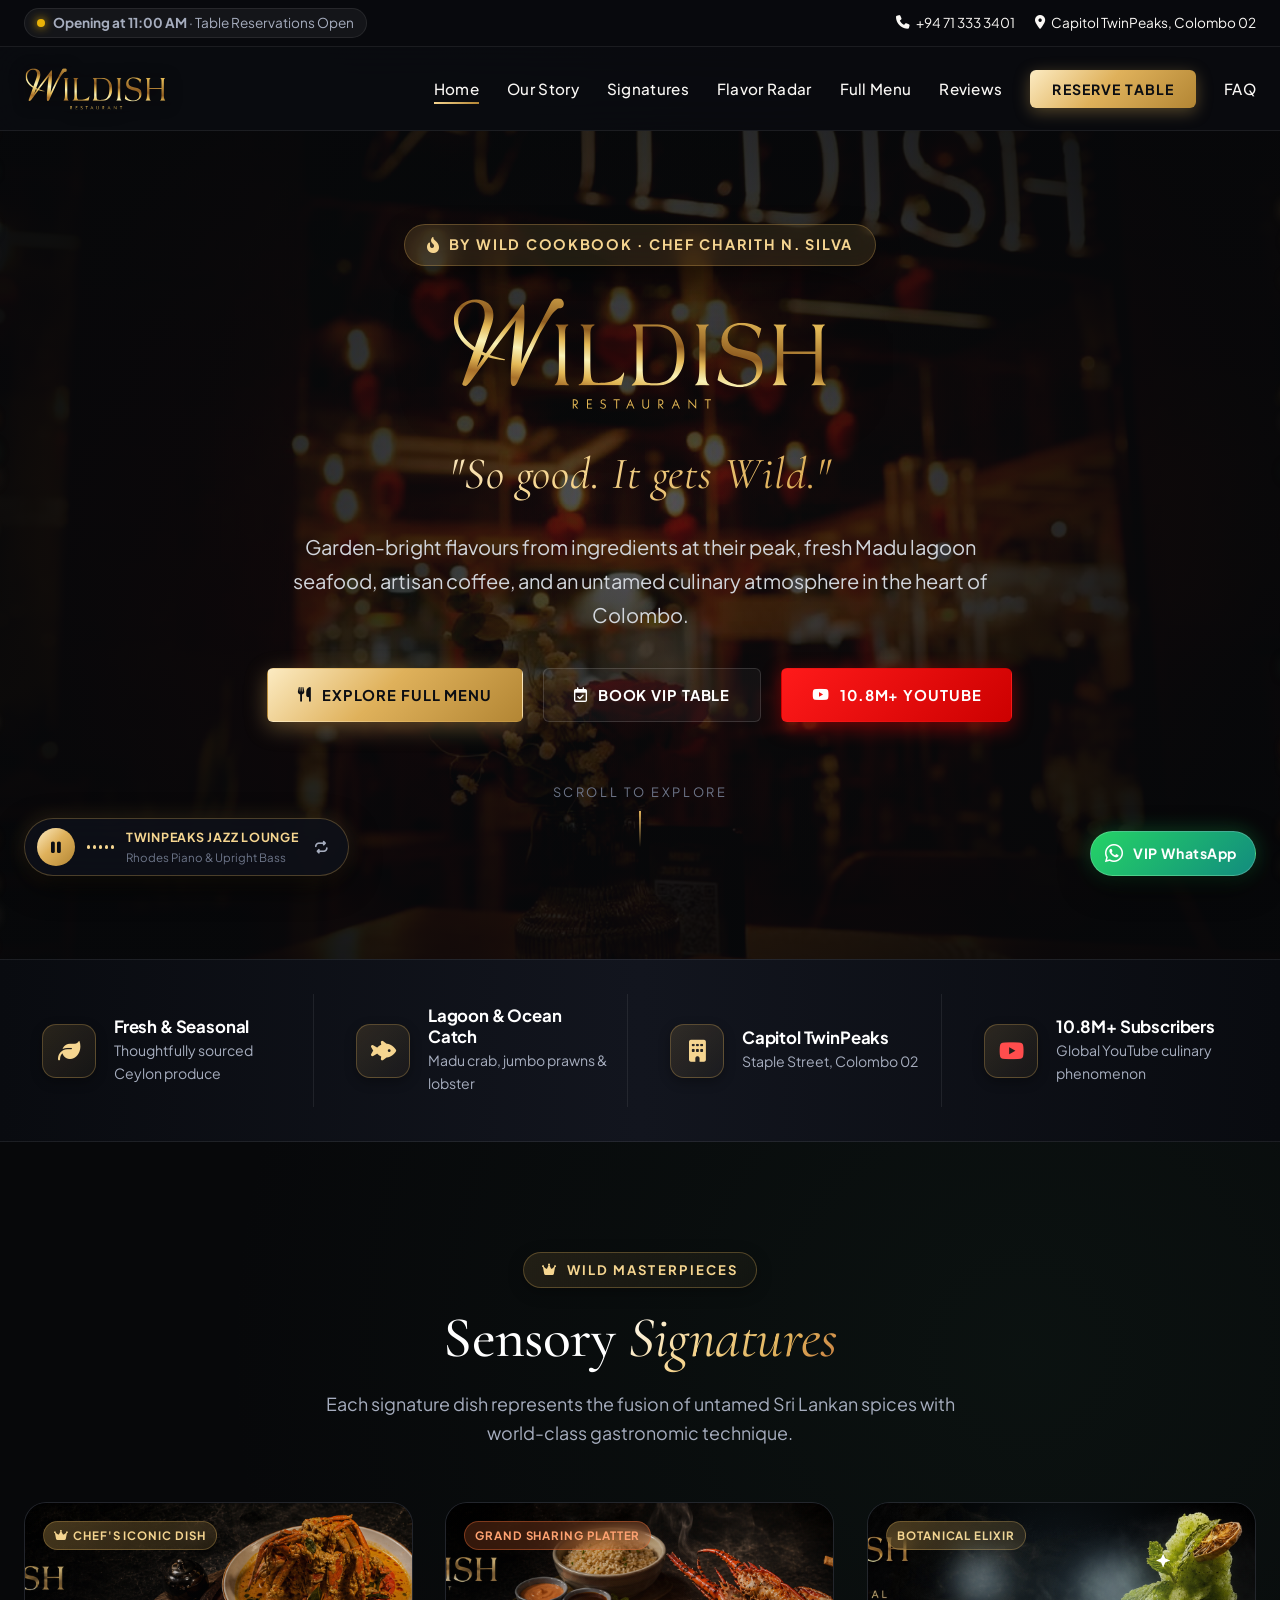
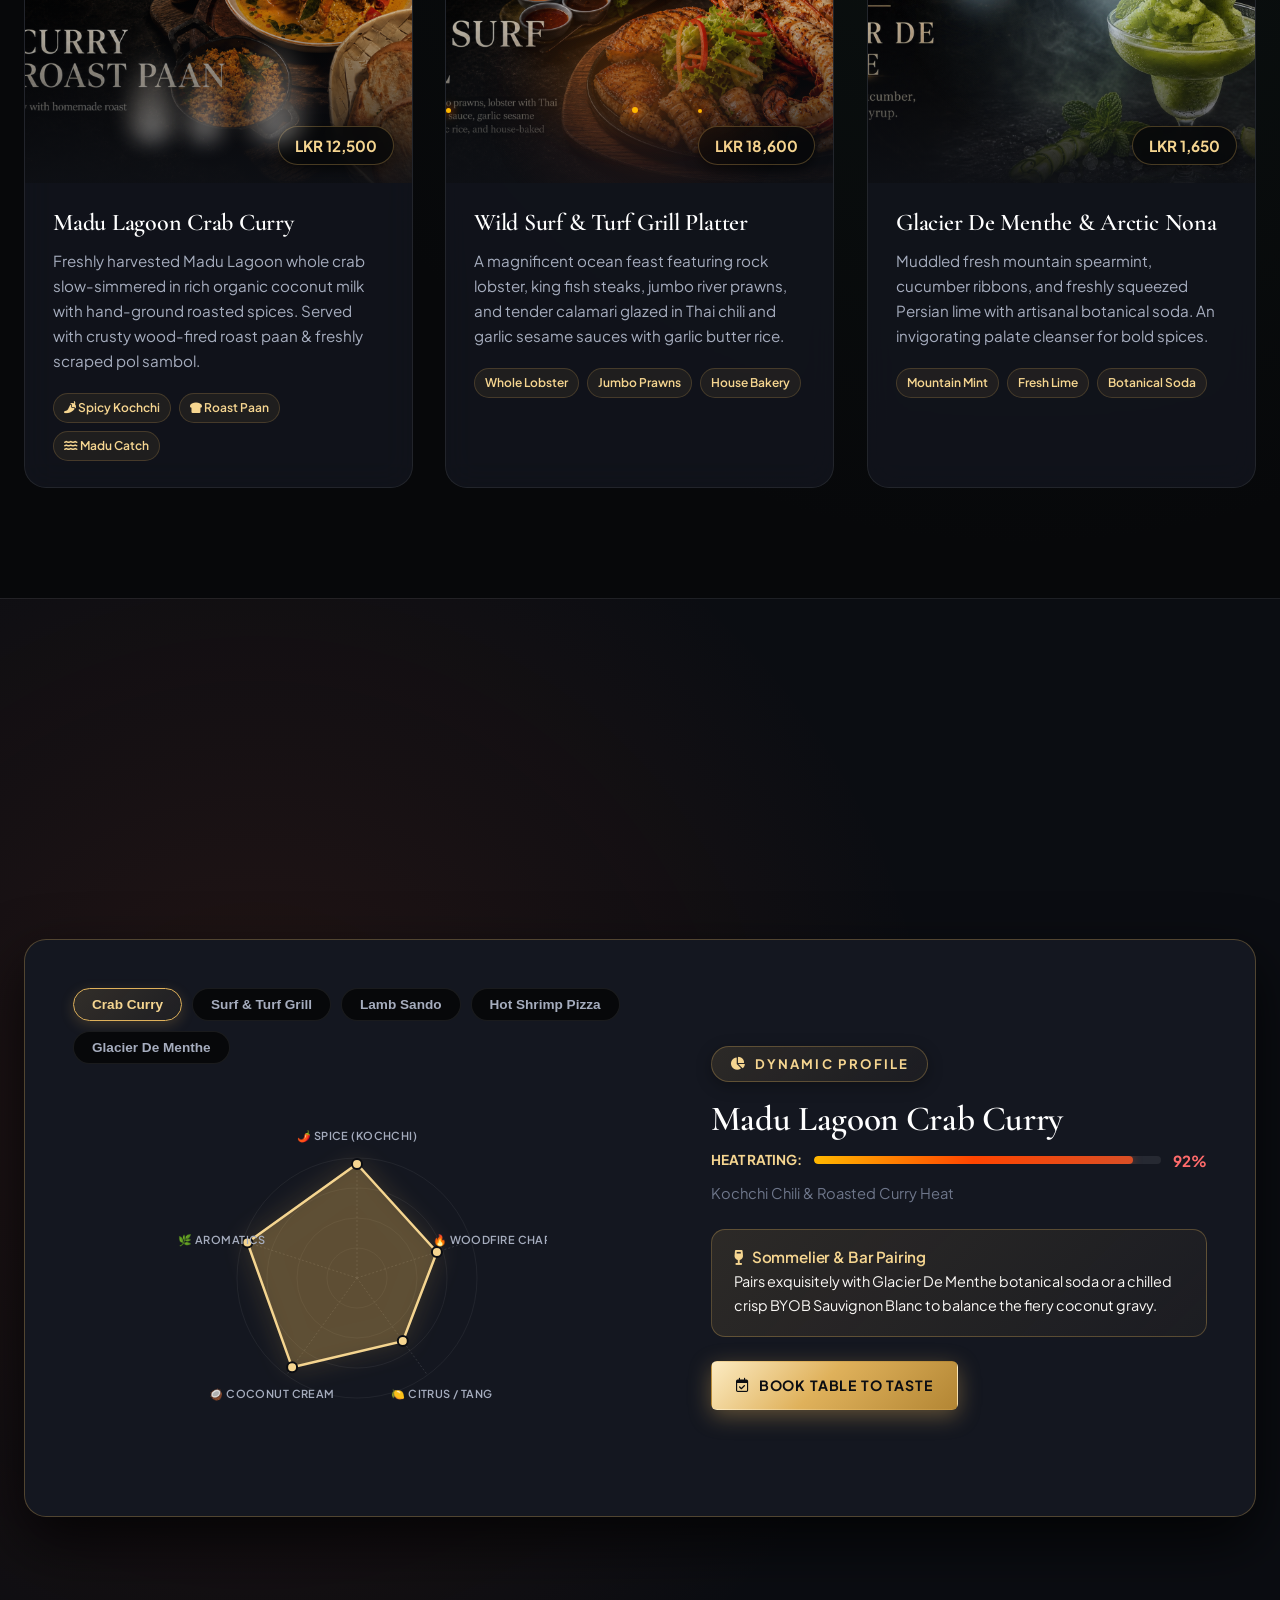
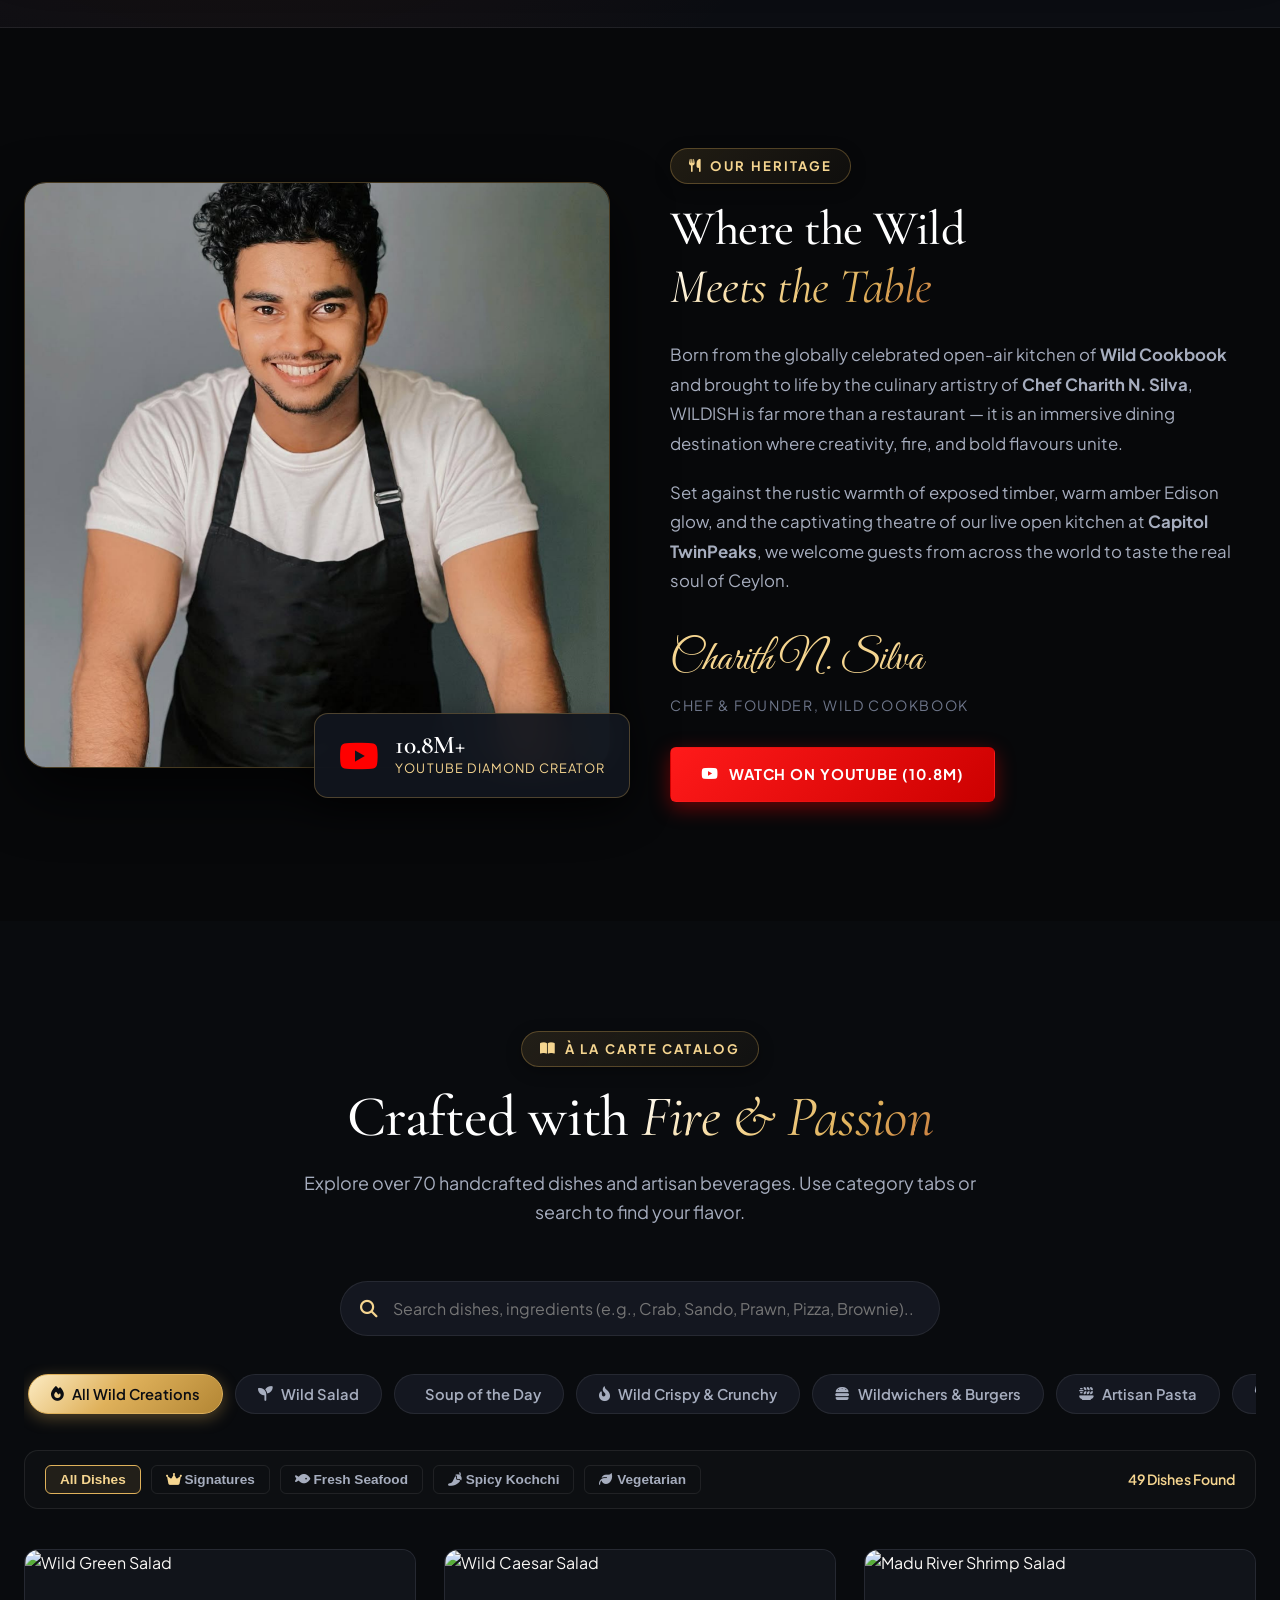
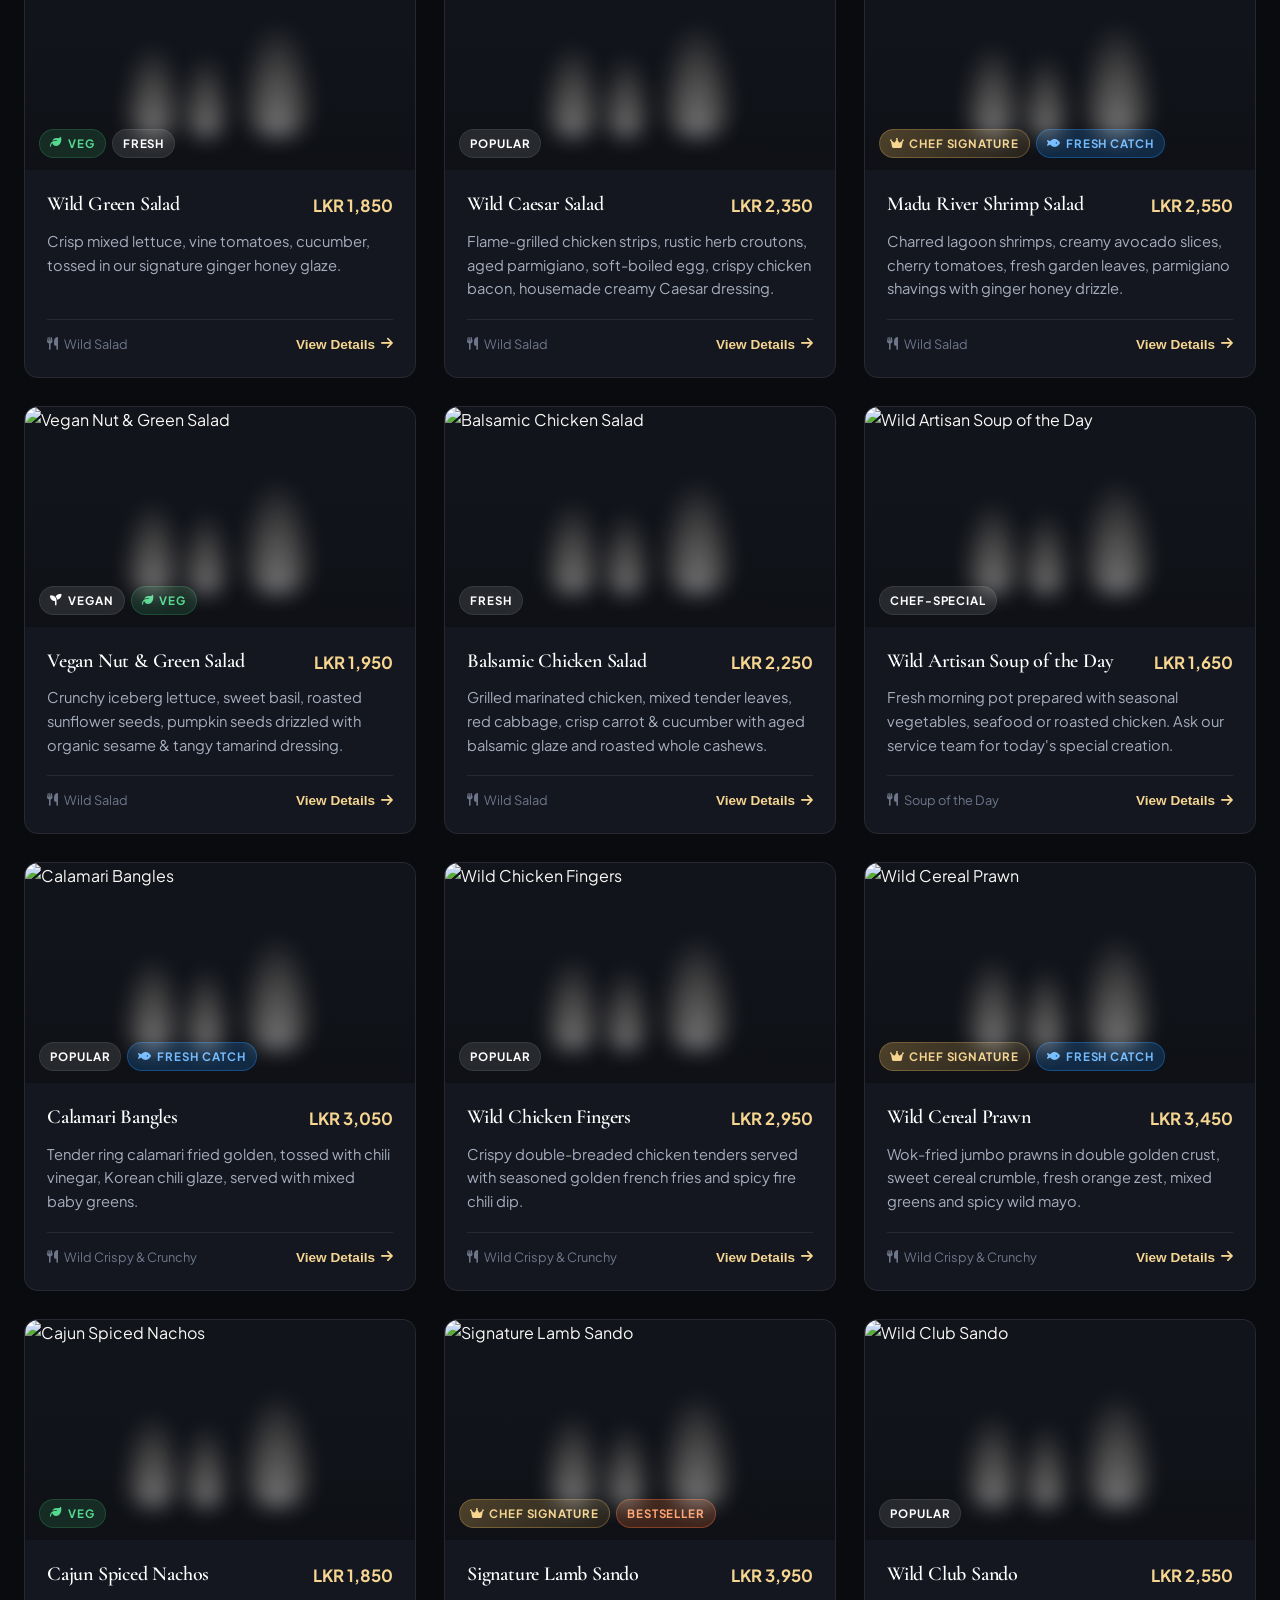
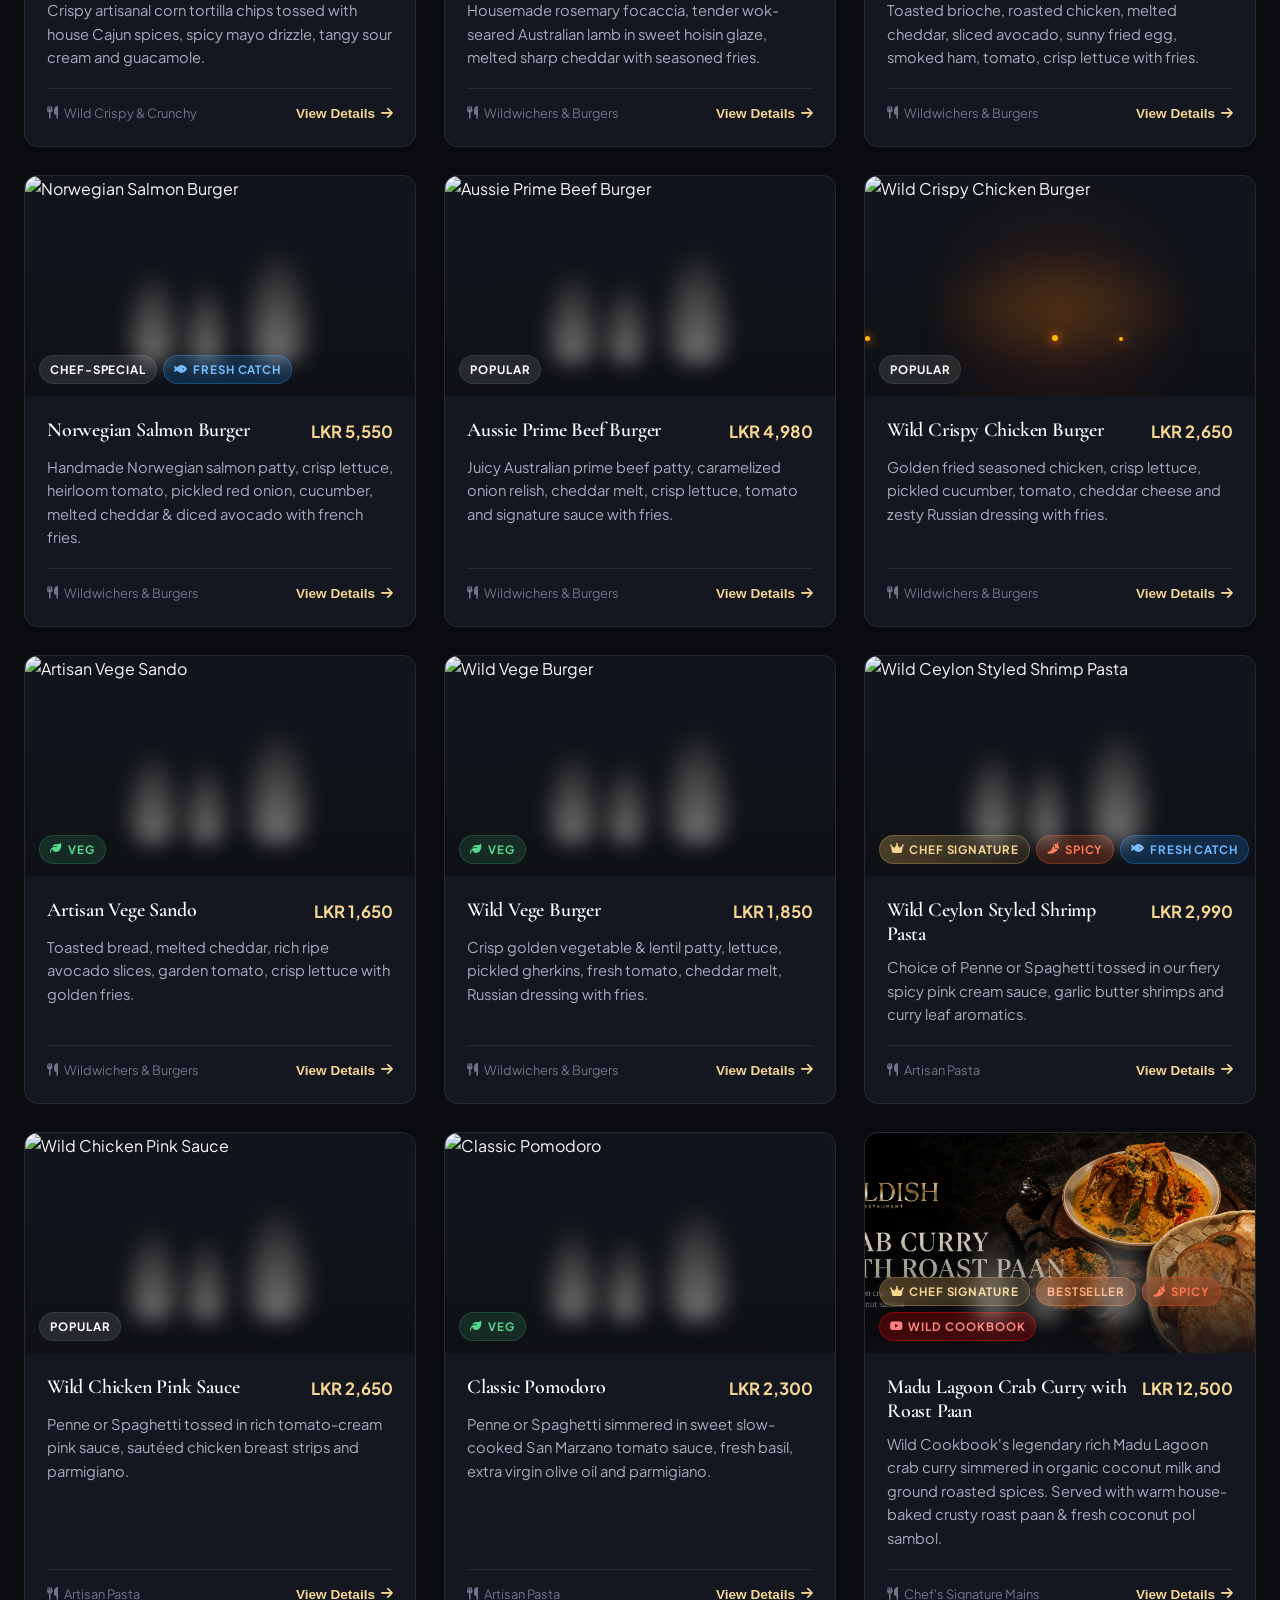
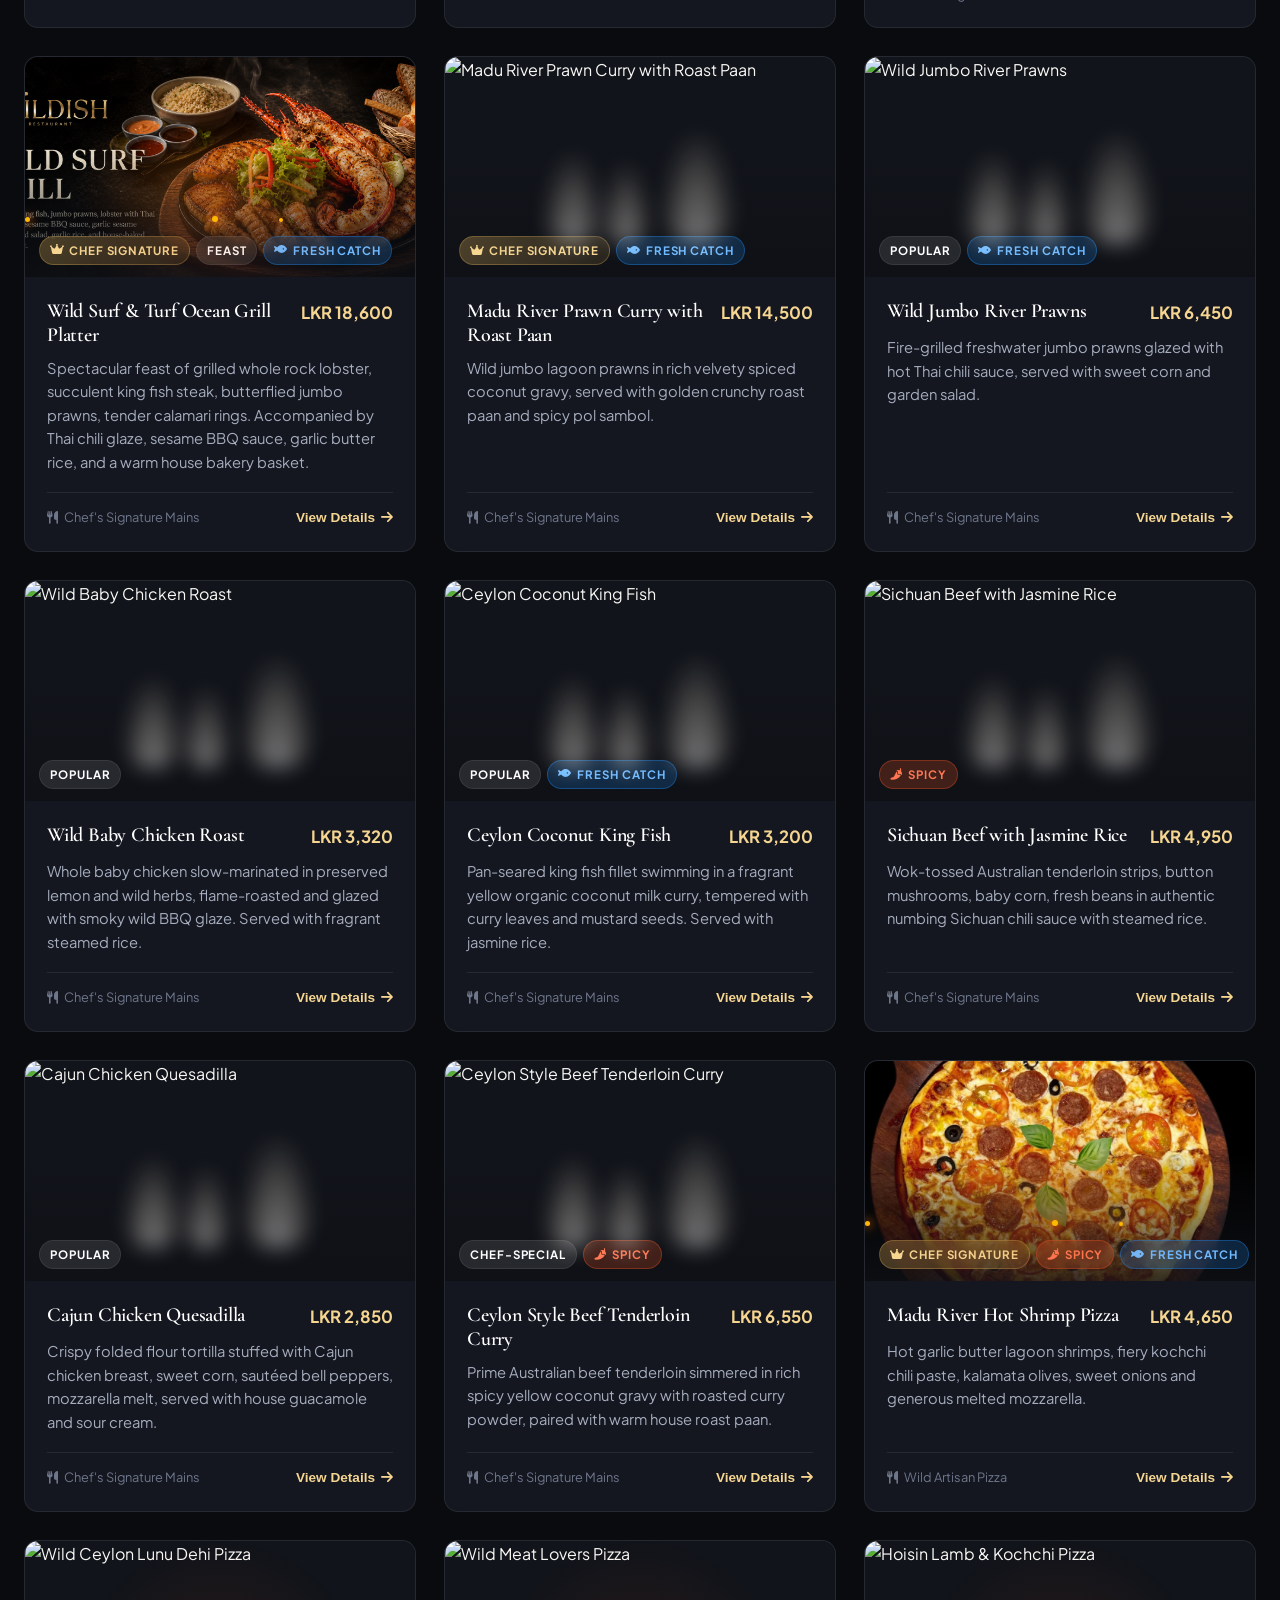
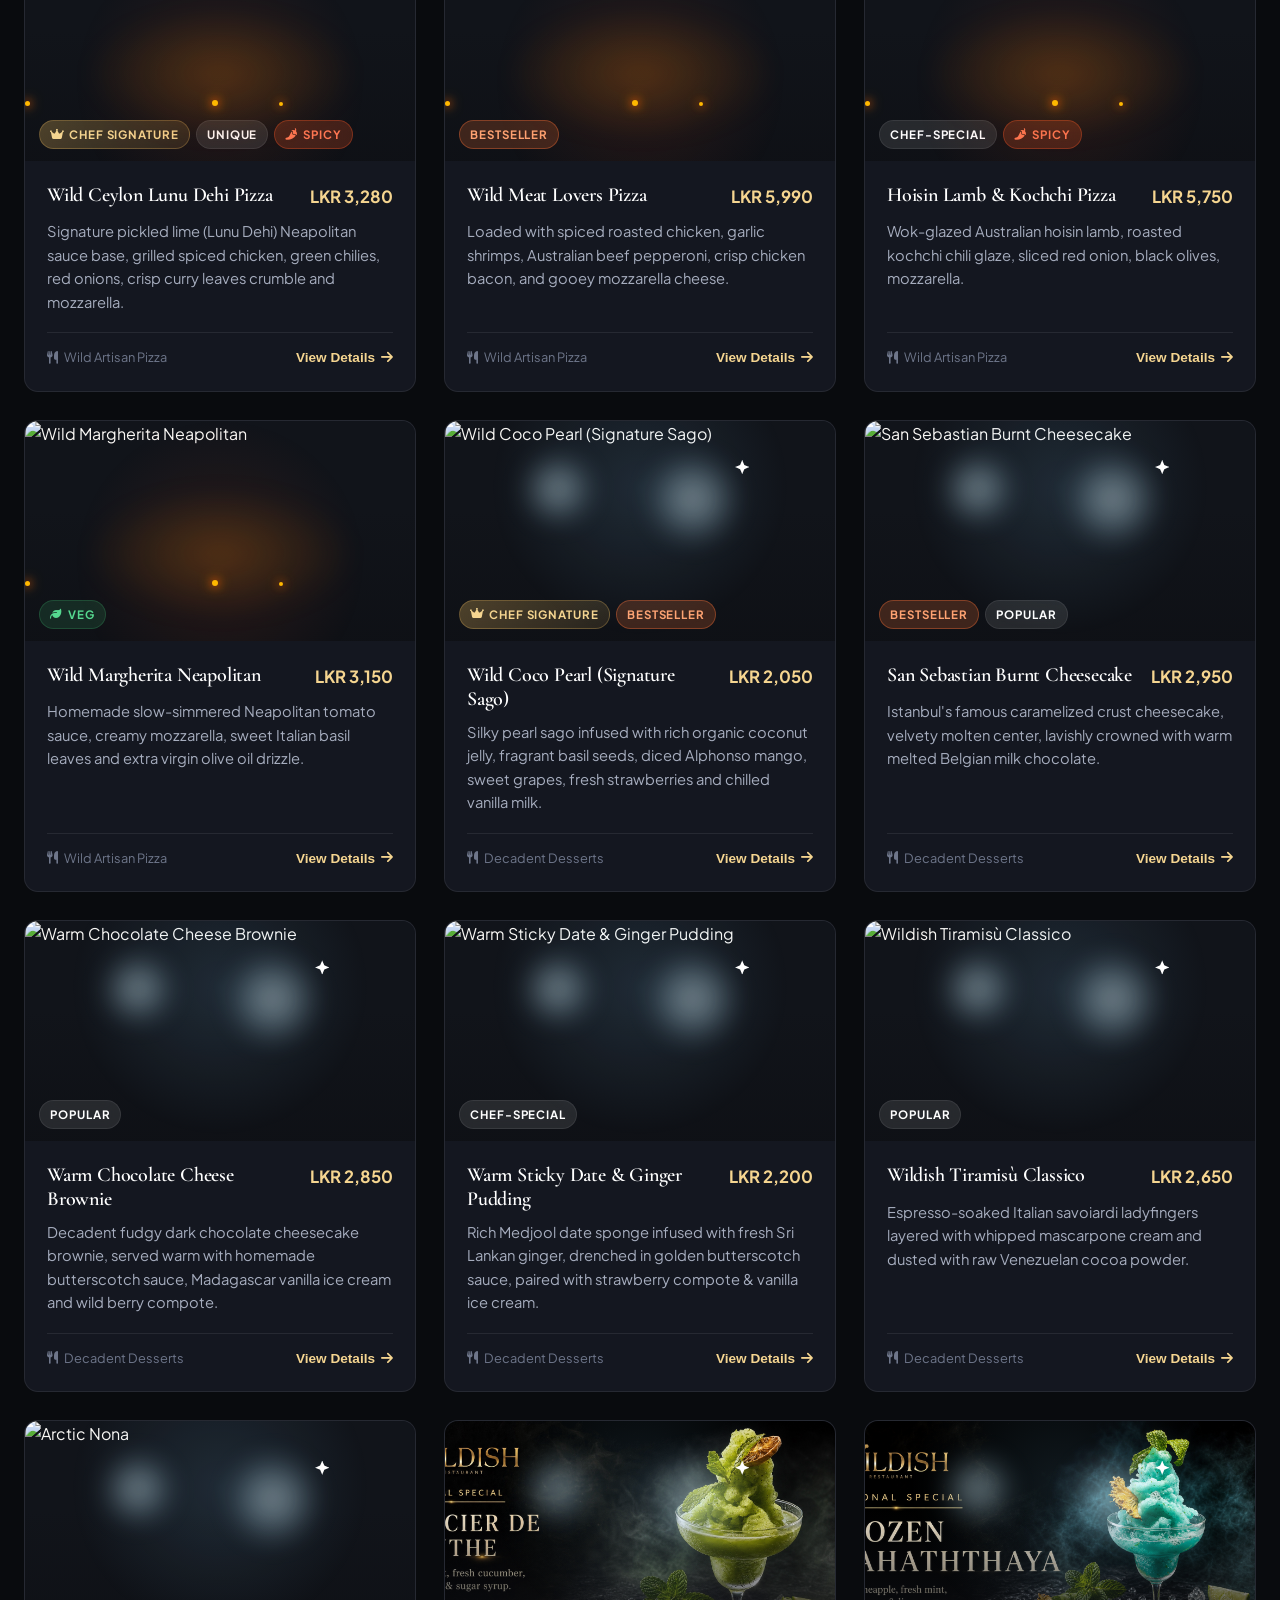
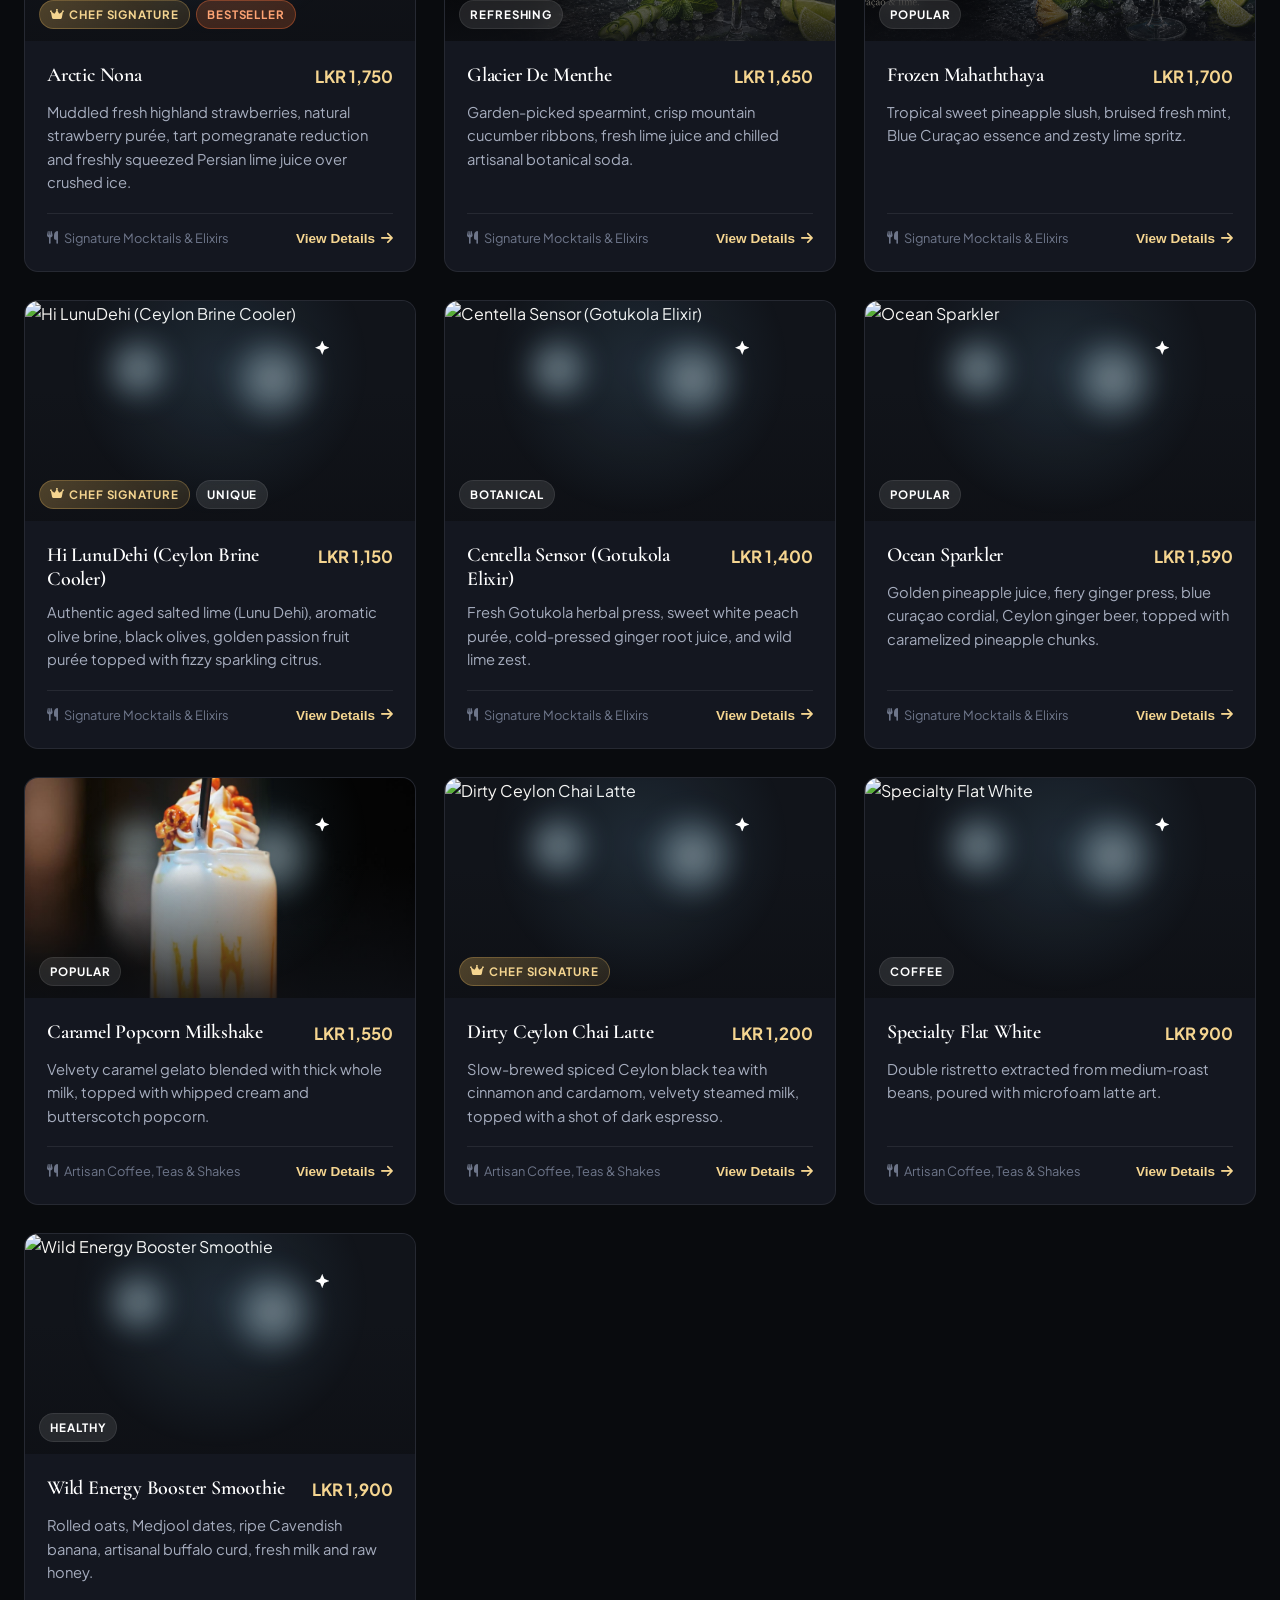
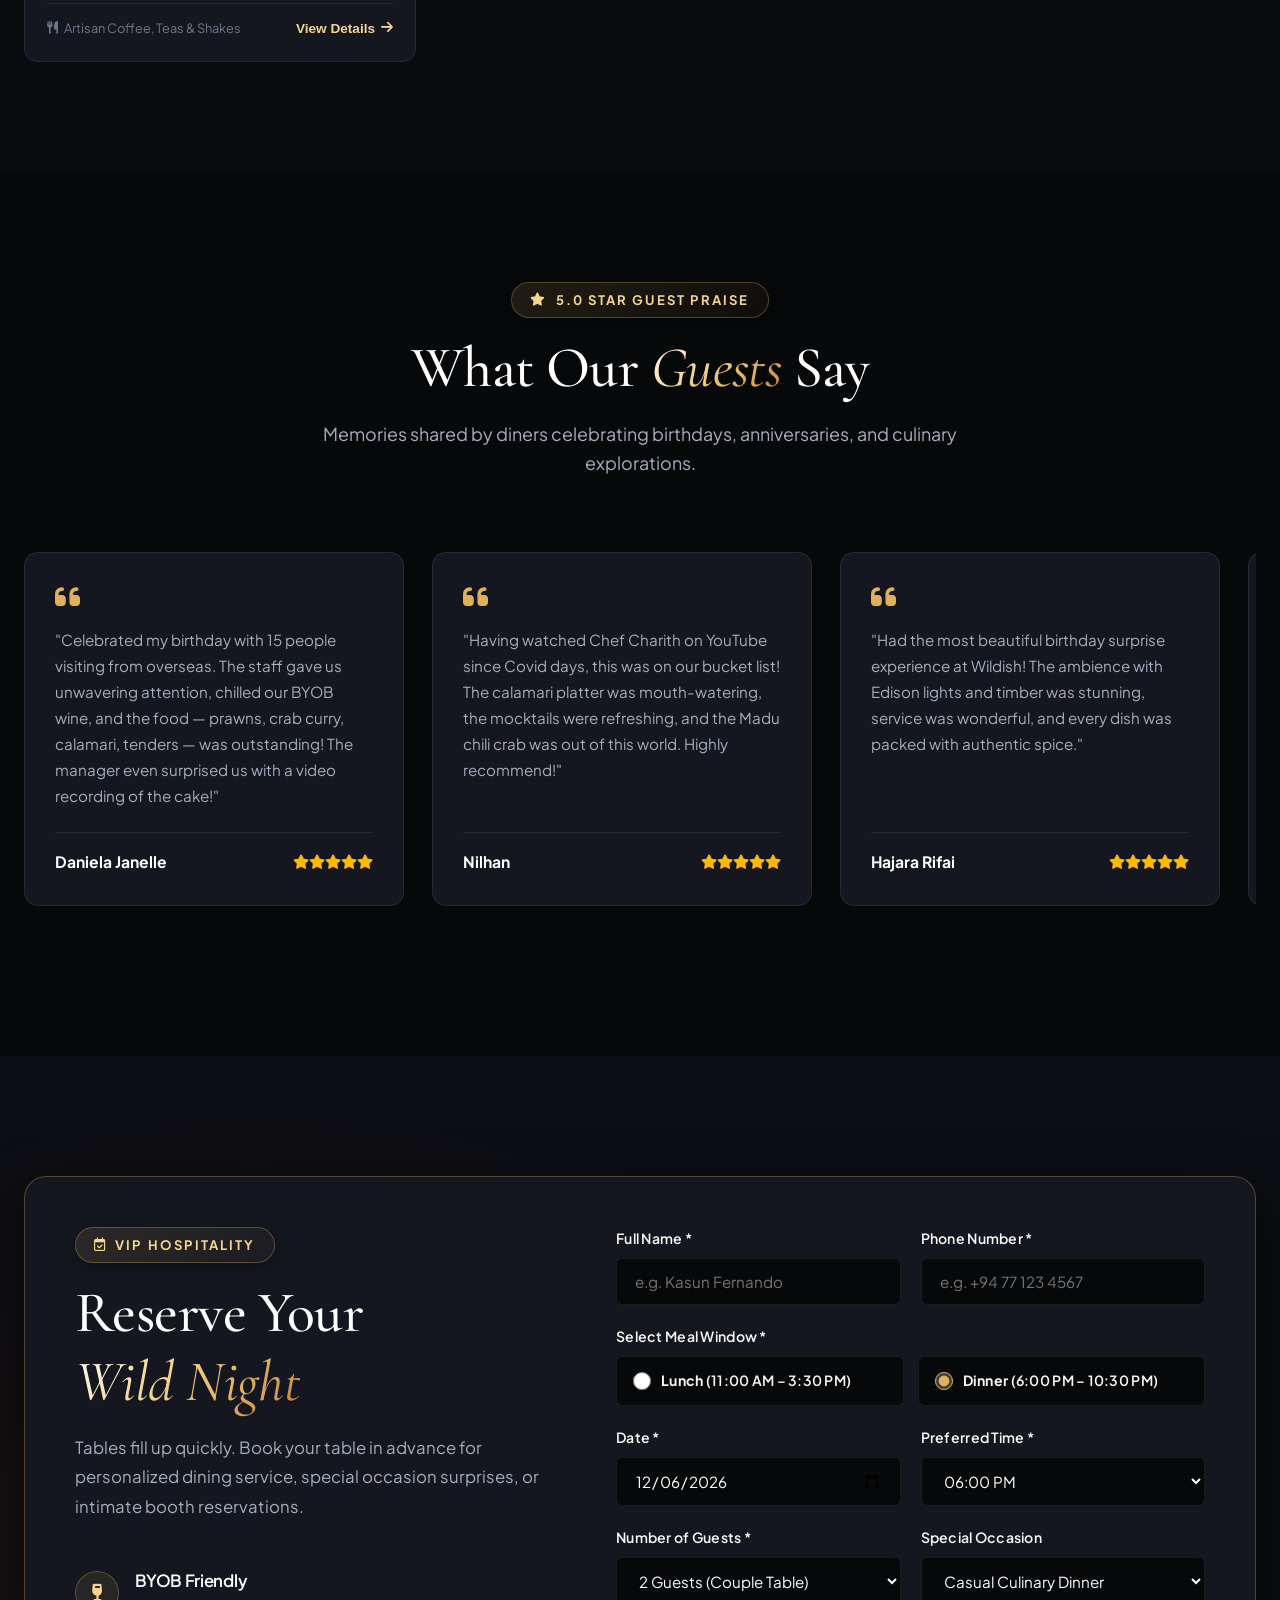
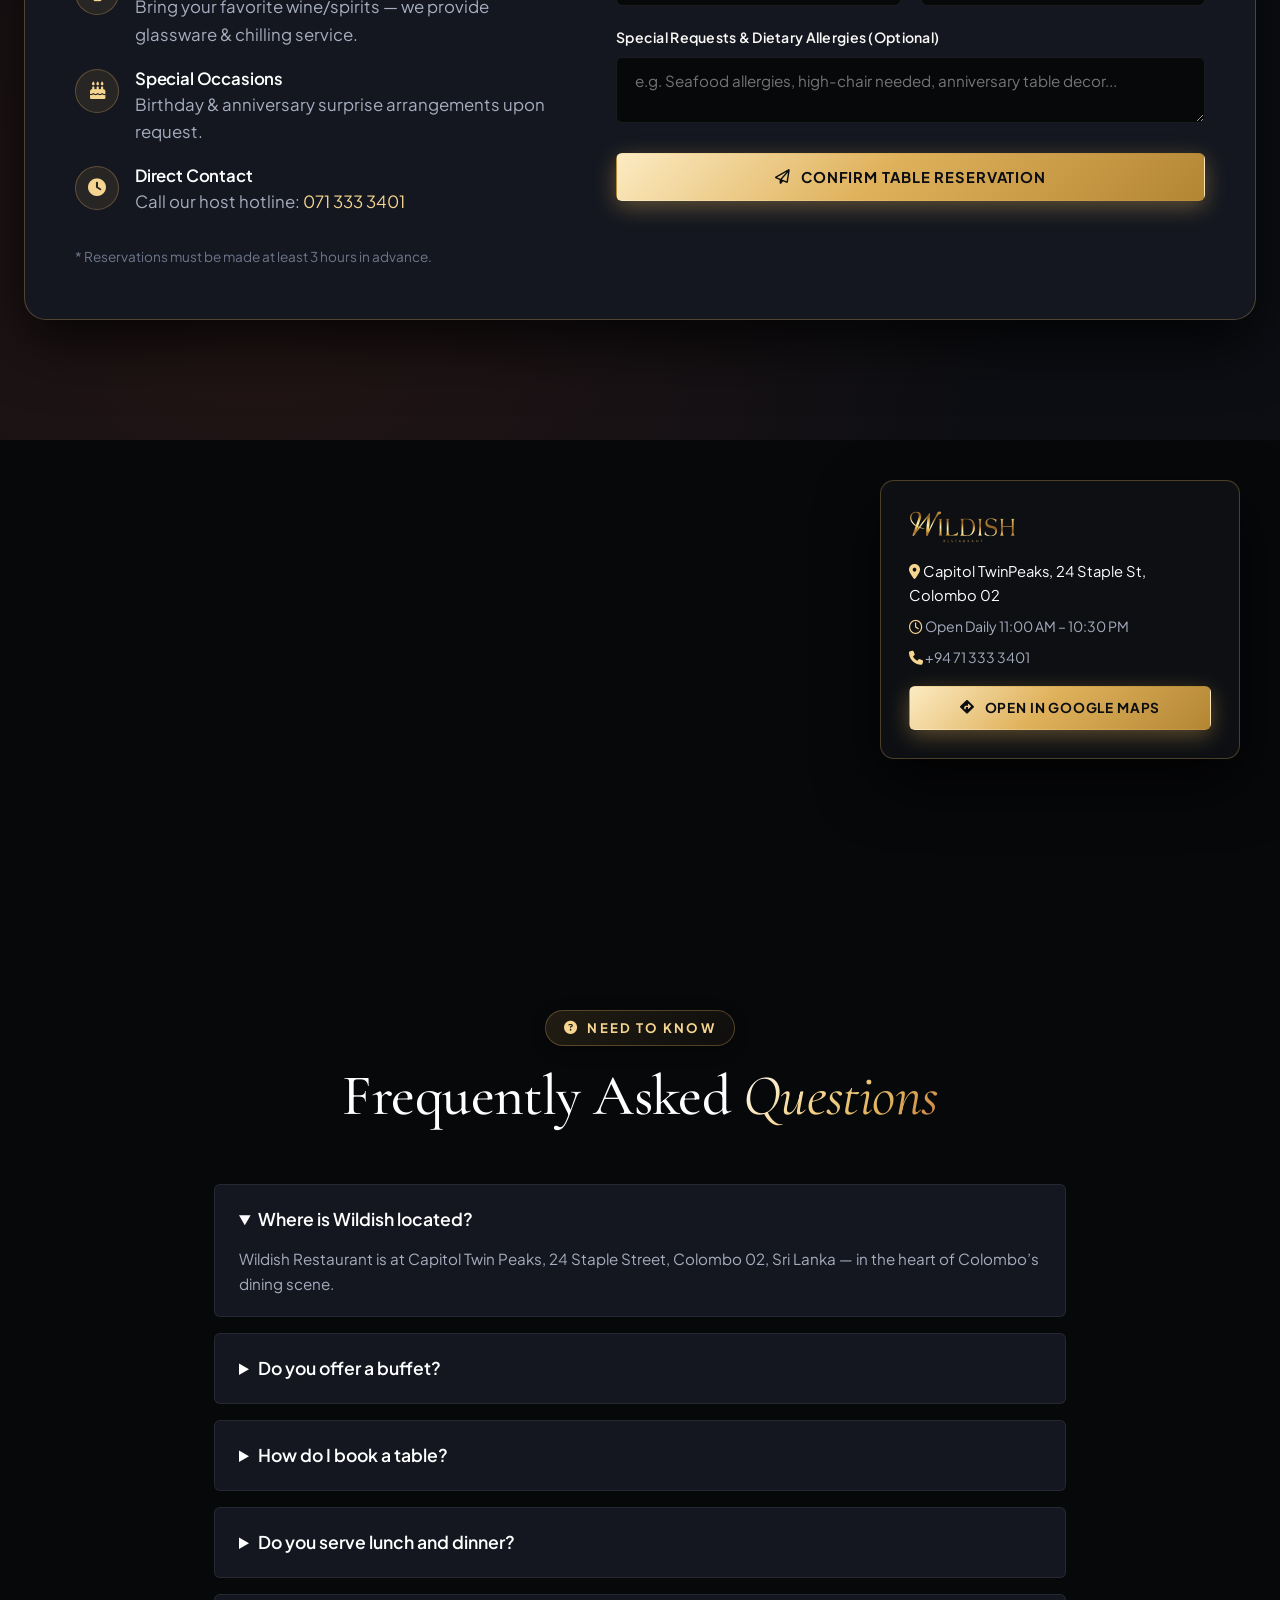
==== index.html @ 82352dab "feat: Add realistic hot culinary steam wisps, woodfire sizzle embers, and chilled frost atmospheric " ====
<!DOCTYPE html>
<html lang="en">
<head>
  <meta charset="UTF-8" />
  <meta name="viewport" content="width=device-width, initial-scale=1.0, viewport-fit=cover" />
  <title>WILDISH Restaurant | Immersive Dining at Capitol TwinPeaks Colombo by Wild Cookbook</title>
  
  <meta name="description" content="WILDISH at Capitol TwinPeaks, Colombo — immersive culinary dining from Wild Cookbook by Chef Charith N. Silva. Globally inspired cuisine, premium seafood, signature mocktails & Sri Lankan soul." />
  <meta name="keywords" content="Wildish, Wildish Restaurant, Wild Cookbook, Charith N Silva, fine dining Colombo, Capitol TwinPeaks, Sri Lankan restaurant, seafood, mocktails" />
  <meta name="theme-color" content="#07080a" />

  <!-- Canonical & Localization -->
  <link rel="canonical" href="https://wildish.lk/" />
  <meta name="robots" content="index, follow, max-image-preview:large, max-snippet:-1, max-video-preview:-1" />
  <meta name="author" content="Chef Charith N. Silva, Wild Cookbook" />

  <!-- GEO Positioning & Local SEO -->
  <meta name="geo.region" content="LK-11" />
  <meta name="geo.placename" content="Capitol TwinPeaks, Colombo 02, Sri Lanka" />
  <meta name="geo.position" content="6.9194;79.8477" />
  <meta name="ICBM" content="6.9194, 79.8477" />

  <!-- Open Graph / Facebook / WhatsApp / iMessage -->
  <meta property="og:type" content="restaurant.restaurant" />
  <meta property="og:site_name" content="WILDISH Restaurant by Wild Cookbook" />
  <meta property="og:title" content="WILDISH Restaurant | Immersive Dining in Colombo by Wild Cookbook" />
  <meta property="og:description" content="WILDISH at Capitol TwinPeaks, Colombo 02 — globally inspired cuisine, fresh Madu lagoon crab curry, surf & turf grill, artisan mocktails & Sri Lankan soul." />
  <meta property="og:url" content="https://wildish.lk/" />
  <meta property="og:image" content="https://wildish.lk/assets/images/interior.png" />
  <meta property="og:image:secure_url" content="https://wildish.lk/assets/images/interior.png" />
  <meta property="og:image:type" content="image/png" />
  <meta property="og:image:width" content="1200" />
  <meta property="og:image:height" content="630" />
  <meta property="og:image:alt" content="WILDISH Restaurant Dining Atmosphere at Capitol TwinPeaks Colombo" />
  <meta property="og:locale" content="en_US" />

  <!-- Restaurant OpenGraph Extensions -->
  <meta property="restaurant:contact_info:street_address" content="Capitol Twin Peaks, 24 Staple Street" />
  <meta property="restaurant:contact_info:locality" content="Colombo 02" />
  <meta property="restaurant:contact_info:country_name" content="Sri Lanka" />
  <meta property="restaurant:contact_info:phone_number" content="+94713333401" />
  <meta property="restaurant:contact_info:website" content="https://wildish.lk/" />

  <!-- Twitter / X Card -->
  <meta name="twitter:card" content="summary_large_image" />
  <meta name="twitter:site" content="@wildcookbook" />
  <meta name="twitter:creator" content="@wildcookbook" />
  <meta name="twitter:title" content="WILDISH Restaurant Colombo | By Wild Cookbook" />
  <meta name="twitter:description" content="Immersive culinary destination at Capitol TwinPeaks Colombo by Chef Charith N. Silva." />
  <meta name="twitter:image" content="https://wildish.lk/assets/images/interior.png" />
  <meta name="twitter:image:alt" content="WILDISH Restaurant Colombo" />

  <!-- Favicons -->
  <link rel="icon" type="image/png" href="assets/favicons/favicon-96x96.png" sizes="96x96" />
  <link rel="icon" type="image/svg+xml" href="assets/favicons/favicon.svg" />
  <link rel="shortcut icon" href="assets/favicons/favicon.ico" />
  <link rel="apple-touch-icon" sizes="180x180" href="assets/favicons/apple-touch-icon.png" />
  <link rel="manifest" href="assets/favicons/site.webmanifest" />

  <!-- Icons & Fonts -->
  <link rel="stylesheet" href="https://cdnjs.cloudflare.com/ajax/libs/font-awesome/6.5.1/css/all.min.css" />
  <link rel="stylesheet" href="css/main.css" />
  <link rel="stylesheet" href="css/components.css" />
  <link rel="stylesheet" href="css/animations.css" />

  <!-- Schema.org Multi-Entity Graph: Restaurant, Founder, FAQs & Top Menu Items (AEO + GEO) -->
  <script type="application/ld+json">
  {
    "@context": "https://schema.org",
    "@graph": [
      {
        "@type": "Restaurant",
        "@id": "https://wildish.lk/#restaurant",
        "name": "Wildish Restaurant",
        "alternateName": ["Wildish", "Wildish by Wild Cookbook"],
        "description": "Immersive fine-dining culinary restaurant by Chef Charith N. Silva (Wild Cookbook, 10.8M+ YouTube) located on the ground floor of Capitol TwinPeaks, Colombo 02. Featuring live flame cooking, Madu lagoon seafood, artisan coffee, and vibrant Sri Lankan fusion.",
        "url": "https://wildish.lk/",
        "telephone": "+94713333401",
        "priceRange": "LKR 1,500 - LKR 20,000",
        "servesCuisine": ["Sri Lankan", "International Fusion", "Seafood", "Artisan Coffee", "Gourmet Mocktails"],
        "acceptsReservations": true,
        "paymentAccepted": "Cash, Credit Card, Debit Card, Visa, MasterCard",
        "currenciesAccepted": "LKR",
        "founder": {
          "@type": "Person",
          "name": "Charith N. Silva",
          "jobTitle": "Head Chef & Founder",
          "sameAs": [
            "https://youtube.com/@wildcookbook",
            "https://www.instagram.com/wildcookbook",
            "https://www.facebook.com/wildcookbook"
          ]
        },
        "sameAs": [
          "https://www.instagram.com/wildish.colombo",
          "https://www.facebook.com/wildish.colombo",
          "https://youtube.com/@wildcookbook",
          "https://www.tiktok.com/@wildishbywildcookbook"
        ],
        "address": {
          "@type": "PostalAddress",
          "streetAddress": "Ground Floor, Capitol Twin Peaks, 24 Staple Street",
          "addressLocality": "Colombo 02",
          "addressRegion": "Western Province",
          "postalCode": "00200",
          "addressCountry": "LK"
        },
        "geo": {
          "@type": "GeoCoordinates",
          "latitude": 6.9194,
          "longitude": 79.8477
        },
        "hasMap": "https://maps.app.goo.gl/8cybe72swc7xstbV9",
        "openingHoursSpecification": [
          {
            "@type": "OpeningHoursSpecification",
            "dayOfWeek": ["Monday", "Tuesday", "Wednesday", "Thursday", "Friday", "Saturday", "Sunday"],
            "opens": "11:00",
            "closes": "22:30"
          }
        ],
        "hasMenu": "https://wildish.lk/menu.html"
      },
      {
        "@type": "FAQPage",
        "@id": "https://wildish.lk/#faq",
        "mainEntity": [
          {
            "@type": "Question",
            "name": "Where is Wildish located?",
            "acceptedAnswer": {
              "@type": "Answer",
              "text": "Wildish Restaurant is situated at Capitol Twin Peaks, 24 Staple Street, Colombo 02, Sri Lanka."
            }
          },
          {
            "@type": "Question",
            "name": "Do you offer a buffet?",
            "acceptedAnswer": {
              "@type": "Answer",
              "text": "Wildish is exclusively an à la carte dining restaurant. Every dish is freshly prepared and fire-cooked upon order."
            }
          },
          {
            "@type": "Question",
            "name": "How do I book a table?",
            "acceptedAnswer": {
              "@type": "Answer",
              "text": "You can book online via the reservation form on wildish.lk, call hotline +94 71 333 3401, or message via VIP WhatsApp."
            }
          },
          {
            "@type": "Question",
            "name": "What is your BYOB policy?",
            "acceptedAnswer": {
              "@type": "Answer",
              "text": "Wildish warmly welcomes guests to bring their own wine and spirits. Complimentary glassware and bottle chilling service are provided."
            }
          },
          {
            "@type": "Question",
            "name": "What are your opening hours?",
            "acceptedAnswer": {
              "@type": "Answer",
              "text": "Wildish is open daily from 11:00 AM to 10:30 PM for lunch and dinner."
            }
          }
        ]
      }
    ]
  }
  </script>
</head>
<body>

  <!-- ===== TOP ANNOUNCEMENT BAR ===== -->
  <div class="top-bar">
    <div class="container top-bar-inner">
      <div class="live-status-pill">
        <span class="live-status-dot open"></span>
        <span class="live-status-text"><strong>Open Daily</strong> · 11:00 AM – 10:30 PM</span>
      </div>
      <div class="top-bar-contact">
        <a href="tel:+94713333401"><i class="fa-solid fa-phone"></i> +94 71 333 3401</a>
        <a href="#map-section"><i class="fa-solid fa-location-dot"></i> Capitol TwinPeaks, Colombo 02</a>
      </div>
    </div>
  </div>

  <!-- ===== NAVIGATION ===== -->
  <nav id="navbar" class="navbar" aria-label="Main Navigation">
    <div class="container nav-container">
      <a href="#home" class="nav-logo" aria-label="Wildish Home">
        <img src="assets/images/wildish-logo.svg" alt="Wildish by Wild Cookbook" class="nav-logo-img" />
      </a>

      <ul class="nav-links" id="nav-links">
        <li><a href="#home" class="nav-link active">Home</a></li>
        <li><a href="#story" class="nav-link">Our Story</a></li>
        <li><a href="#signatures" class="nav-link">Signatures</a></li>
        <li><a href="#flavor-radar" class="nav-link">Flavor Radar</a></li>
        <li><a href="#menu-explorer" class="nav-link">Full Menu</a></li>
        <li><a href="#reviews" class="nav-link">Reviews</a></li>
        <li><a href="#reservation" class="nav-cta-btn btn-magnetic">Reserve Table</a></li>
        <li><a href="#faq" class="nav-link">FAQ</a></li>
      </ul>

      <button class="hamburger" id="hamburger" aria-label="Toggle Menu">
        <span class="bar"></span>
        <span class="bar"></span>
        <span class="bar"></span>
      </button>
    </div>
  </nav>

  <!-- ===== HERO SECTION WITH MOTION CANVAS & VIDEO ===== -->
  <section id="home" class="hero">
    <div class="hero-bg-media">
      <video class="hero-video" autoplay loop muted playsinline poster="assets/images/interior.png">
        <source src="assets/images/hero-video.mp4" type="video/mp4" />
        <img src="assets/images/interior.png" alt="Wildish Restaurant Dining Ambiance" />
      </video>
      <div class="hero-overlay"></div>
    </div>

    <!-- Interactive Glowing Embers & Steam Particle Canvas -->
    <canvas id="hero-particle-canvas"></canvas>

    <div class="hero-content">
      <div class="hero-badge-wrap reveal-on-scroll">
        <i class="fa-solid fa-fire-flame-curved text-gold"></i>
        <span>By Wild Cookbook · Chef Charith N. Silva</span>
      </div>

      <h1 class="hero-logo-large reveal-on-scroll reveal-delay-1">
        <img src="assets/images/wildish-logo.svg" alt="Wildish" style="width: 100%; height: auto;" />
      </h1>

      <p class="hero-tagline reveal-on-scroll reveal-delay-2">"So good. It gets Wild."</p>

      <p class="hero-lead reveal-on-scroll reveal-delay-3">
        Garden-bright flavours from ingredients at their peak, fresh Madu lagoon seafood, artisan coffee, and an untamed culinary atmosphere in the heart of Colombo.
      </p>

      <div class="hero-actions reveal-on-scroll reveal-delay-3">
        <a href="#menu-explorer" class="btn btn-gold btn-magnetic">
          <i class="fa-solid fa-utensils"></i> Explore Full Menu
        </a>
        <a href="#reservation" class="btn btn-outline btn-magnetic">
          <i class="fa-regular fa-calendar-check"></i> Book VIP Table
        </a>
        <a href="https://youtube.com/@wildcookbook" target="_blank" rel="noopener" class="btn btn-yt btn-magnetic">
          <i class="fa-brands fa-youtube"></i> 10.8M+ YouTube
        </a>
      </div>

      <div class="hero-scroll-cue">
        <span>Scroll to Explore</span>
        <div class="scroll-line-motion"></div>
      </div>
    </div>
  </section>

  <!-- ===== HIGHLIGHTS & MILESTONES ===== -->
  <section class="highlights-strip">
    <div class="container">
      <div class="highlights-grid">
        <div class="highlight-box">
          <div class="highlight-icon-wrap">
            <i class="fa-solid fa-leaf"></i>
          </div>
          <div class="highlight-text">
            <h4>Fresh & Seasonal</h4>
            <p>Thoughtfully sourced Ceylon produce</p>
          </div>
        </div>

        <div class="highlight-box">
          <div class="highlight-icon-wrap">
            <i class="fa-solid fa-fish-fins"></i>
          </div>
          <div class="highlight-text">
            <h4>Lagoon & Ocean Catch</h4>
            <p>Madu crab, jumbo prawns & lobster</p>
          </div>
        </div>

        <div class="highlight-box">
          <div class="highlight-icon-wrap">
            <i class="fa-solid fa-building"></i>
          </div>
          <div class="highlight-text">
            <h4>Capitol TwinPeaks</h4>
            <p>Staple Street, Colombo 02</p>
          </div>
        </div>

        <div class="highlight-box">
          <div class="highlight-icon-wrap">
            <i class="fa-brands fa-youtube" style="color: #ff4d4d;"></i>
          </div>
          <div class="highlight-text">
            <h4 data-counter-target="10.8" data-counter-suffix="M+ Subscribers">10.8M+ Subscribers</h4>
            <p>Global YouTube culinary phenomenon</p>
          </div>
        </div>
      </div>
    </div>
  </section>

  <!-- ===== SENSORY WILD SIGNATURES ===== -->
  <section id="signatures" class="signatures-section">
    <div class="container">
      <div class="section-header center reveal-on-scroll">
        <div class="section-badge"><i class="fa-solid fa-crown"></i> Wild Masterpieces</div>
        <h2 class="section-title">Sensory <em>Signatures</em></h2>
        <p class="section-desc">Each signature dish represents the fusion of untamed Sri Lankan spices with world-class gastronomic technique.</p>
      </div>

      <div class="signatures-grid">
        <!-- Crab Curry -->
        <article class="signature-card tilt-card reveal-on-scroll">
          <div class="card-glare"></div>
          <div class="signature-img-wrap">
            <img src="assets/images/crab-curry.png" alt="Madu Lagoon Crab Curry with Roast Paan" loading="lazy" />
            <div class="signature-img-overlay"></div>
            <!-- Hot Culinary Steam Atmosphere -->
            <div class="dish-atmosphere-overlay atm-hot-steam" title="Piping Hot Coconut Curry">
              <div class="steam-wisp"></div>
              <div class="steam-wisp"></div>
              <div class="steam-wisp"></div>
            </div>
            <span class="dish-badge badge-signature signature-badge-top"><i class="fa-solid fa-crown"></i> Chef's Iconic Dish</span>
            <div class="signature-price-tag">LKR 12,500</div>
          </div>
          <div class="signature-body">
            <h3 class="signature-title">Madu Lagoon Crab Curry</h3>
            <p class="signature-desc">Freshly harvested Madu Lagoon whole crab slow-simmered in rich organic coconut milk with hand-ground roasted spices. Served with crusty wood-fired roast paan & freshly scraped pol sambol.</p>
            <div class="signature-flavor-tags">
              <span class="flavor-tag"><i class="fa-solid fa-pepper-hot"></i> Spicy Kochchi</span>
              <span class="flavor-tag"><i class="fa-solid fa-bread-slice"></i> Roast Paan</span>
              <span class="flavor-tag"><i class="fa-solid fa-water"></i> Madu Catch</span>
            </div>
          </div>
        </article>

        <!-- Wild Surf Grill -->
        <article class="signature-card tilt-card reveal-on-scroll reveal-delay-1">
          <div class="card-glare"></div>
          <div class="signature-img-wrap">
            <img src="assets/images/wild-surf-grill.png" alt="Wild Surf & Turf Grill" loading="lazy" />
            <div class="signature-img-overlay"></div>
            <!-- Fire & Sizzle Atmosphere -->
            <div class="dish-atmosphere-overlay atm-fire-sizzle" title="Wood-Fired Sizzle & Embers">
              <div class="sizzle-heat-wave"></div>
              <div class="ember-spark"></div>
              <div class="ember-spark"></div>
              <div class="ember-spark"></div>
            </div>
            <span class="dish-badge badge-popular signature-badge-top">Grand Sharing Platter</span>
            <div class="signature-price-tag">LKR 18,600</div>
          </div>
          <div class="signature-body">
            <h3 class="signature-title">Wild Surf & Turf Grill Platter</h3>
            <p class="signature-desc">A magnificent ocean feast featuring rock lobster, king fish steaks, jumbo river prawns, and tender calamari glazed in Thai chili and garlic sesame sauces with garlic butter rice.</p>
            <div class="signature-flavor-tags">
              <span class="flavor-tag">Whole Lobster</span>
              <span class="flavor-tag">Jumbo Prawns</span>
              <span class="flavor-tag">House Bakery</span>
            </div>
          </div>
        </article>

        <!-- Signature Mocktails -->
        <article class="signature-card tilt-card reveal-on-scroll reveal-delay-2">
          <div class="card-glare"></div>
          <div class="signature-img-wrap">
            <img src="assets/images/glacier-de-menthe.jpg" alt="Glacier De Menthe Mocktail" loading="lazy" />
            <div class="signature-img-overlay"></div>
            <!-- Chilled & Frost Atmosphere -->
            <div class="dish-atmosphere-overlay atm-chilled-frost" title="Chilled Botanical Mist">
              <div class="frost-mist"></div>
              <div class="frost-mist"></div>
              <div class="frost-gleam"></div>
            </div>
            <span class="dish-badge badge-signature signature-badge-top">Botanical Elixir</span>
            <div class="signature-price-tag">LKR 1,650</div>
          </div>
          <div class="signature-body">
            <h3 class="signature-title">Glacier De Menthe & Arctic Nona</h3>
            <p class="signature-desc">Muddled fresh mountain spearmint, cucumber ribbons, and freshly squeezed Persian lime with artisanal botanical soda. An invigorating palate cleanser for bold spices.</p>
            <div class="signature-flavor-tags">
              <span class="flavor-tag">Mountain Mint</span>
              <span class="flavor-tag">Fresh Lime</span>
              <span class="flavor-tag">Botanical Soda</span>
            </div>
          </div>
        </article>
      </div>
    </div>
  </section>

  <!-- ===== "WILD FIRE & SPICE" SENSORY FLAVOR RADAR ===== -->
  <section id="flavor-radar" class="flavor-radar-section">
    <div class="container">
      <div class="section-header center reveal-on-scroll">
        <div class="section-badge"><i class="fa-solid fa-compass-drafting"></i> Sensory Explorer</div>
        <h2 class="section-title">Wild Fire & Spice <em>Flavor Radar</em></h2>
        <p class="section-desc">Analyze the precise sensory architecture, spice thresholds, and sommelier beverage pairings across our signature creations.</p>
      </div>

      <div class="flavor-radar-grid reveal-on-scroll">
        <!-- Interactive Radar SVG Display -->
        <div class="radar-display-wrap">
          <div class="radar-dish-nav">
            <button class="radar-dish-btn active" data-dish-key="crab-curry">Crab Curry</button>
            <button class="radar-dish-btn" data-dish-key="wild-surf-grill">Surf & Turf Grill</button>
            <button class="radar-dish-btn" data-dish-key="lamb-sando">Lamb Sando</button>
            <button class="radar-dish-btn" data-dish-key="hot-shrimp-pizza">Hot Shrimp Pizza</button>
            <button class="radar-dish-btn" data-dish-key="glacier-de-menthe">Glacier De Menthe</button>
          </div>

          <svg class="radar-svg-container" viewBox="0 0 380 380">
            <!-- Background Web Rings -->
            <circle cx="190" cy="190" r="120" fill="none" stroke="rgba(255,255,255,0.06)" stroke-width="1" />
            <circle cx="190" cy="190" r="90" fill="none" stroke="rgba(255,255,255,0.06)" stroke-width="1" />
            <circle cx="190" cy="190" r="60" fill="none" stroke="rgba(255,255,255,0.06)" stroke-width="1" />
            <circle cx="190" cy="190" r="30" fill="none" stroke="rgba(255,255,255,0.06)" stroke-width="1" />

            <!-- 5 Radial Axes -->
            <line x1="190" y1="190" x2="190" y2="70" stroke="rgba(255,255,255,0.12)" stroke-width="1" stroke-dasharray="2 2" />
            <line x1="190" y1="190" x2="304.1" y2="152.9" stroke="rgba(255,255,255,0.12)" stroke-width="1" stroke-dasharray="2 2" />
            <line x1="190" y1="190" x2="260.5" y2="287.1" stroke="rgba(255,255,255,0.12)" stroke-width="1" stroke-dasharray="2 2" />
            <line x1="190" y1="190" x2="119.5" y2="287.1" stroke="rgba(255,255,255,0.12)" stroke-width="1" stroke-dasharray="2 2" />
            <line x1="190" y1="190" x2="75.9" y2="152.9" stroke="rgba(255,255,255,0.12)" stroke-width="1" stroke-dasharray="2 2" />

            <!-- Animated Radar Polygon -->
            <polygon id="radar-svg-poly" class="radar-polygon" points="190,76 270,164 240,250 125,275 80,160" />

            <!-- Point Dots -->
            <circle id="radar-point-0" class="radar-point" cx="190" cy="76" />
            <circle id="radar-point-1" class="radar-point" cx="270" cy="164" />
            <circle id="radar-point-2" class="radar-point" cx="240" cy="250" />
            <circle id="radar-point-3" class="radar-point" cx="125" cy="275" />
            <circle id="radar-point-4" class="radar-point" cx="80" cy="160" />

            <!-- Axis Labels -->
            <text x="190" y="52" class="radar-axis-label">🌶️ SPICE (KOCHCHI)</text>
            <text x="325" y="156" class="radar-axis-label">🔥 WOODFIRE CHAR</text>
            <text x="275" y="310" class="radar-axis-label">🍋 CITRUS / TANG</text>
            <text x="105" y="310" class="radar-axis-label">🥥 COCONUT CREAM</text>
            <text x="55" y="156" class="radar-axis-label">🌿 AROMATICS</text>
          </svg>
        </div>

        <!-- Radar Flavor Notes & Pairing Card -->
        <div class="radar-info-card">
          <div class="section-badge"><i class="fa-solid fa-chart-pie text-gold"></i> Dynamic Profile</div>
          <h3 id="radar-dish-title" class="radar-dish-heading">Madu Lagoon Crab Curry</h3>

          <div class="radar-spice-level-bar">
            <span style="font-size: 0.85rem; font-weight: 700; color: var(--gold-light);">HEAT RATING:</span>
            <div class="spice-meter-track">
              <div id="radar-spice-bar" class="spice-meter-fill" style="width: 92%;"></div>
            </div>
            <strong id="radar-spice-val" style="font-size: 0.95rem; color: #ff6b6b;">92%</strong>
          </div>
          <p id="radar-spice-desc" style="font-size: 0.92rem; color: var(--text-subtle); margin-top: -12px;">Kochchi Chili & Roasted Curry Heat</p>

          <div class="radar-pairing-box">
            <h4 id="radar-pair-title"><i class="fa-solid fa-wine-glass text-gold"></i> Sommelier & Bar Pairing</h4>
            <p id="radar-pair-desc">Pairs exquisitely with Glacier De Menthe botanical soda or a chilled crisp BYOB Sauvignon Blanc to balance the fiery coconut gravy.</p>
          </div>

          <div style="margin-top: 24px;">
            <a href="#reservation" class="btn btn-gold btn-magnetic" style="font-size: 0.88rem; padding: 12px 24px;">
              <i class="fa-regular fa-calendar-check"></i> Book Table to Taste
            </a>
          </div>
        </div>
      </div>
    </div>
  </section>

  <!-- ===== OUR STORY & WILD COOKBOOK ===== -->
  <section id="story" class="story-section">
    <div class="container">
      <div class="story-grid">
        <div class="story-media-wrap reveal-on-scroll">
          <img src="assets/images/chef.png" alt="Chef Charith N. Silva - Wild Cookbook" class="story-main-img" />
          <div class="diamond-badge-card">
            <i class="fa-brands fa-youtube diamond-badge-icon"></i>
            <div class="diamond-badge-text">
              <h4 data-counter-target="10.8" data-counter-suffix="M+">10.8M+</h4>
              <p>YouTube Diamond Creator</p>
            </div>
          </div>
        </div>

        <div class="story-content reveal-on-scroll reveal-delay-1">
          <div class="section-badge"><i class="fa-solid fa-utensils"></i> Our Heritage</div>
          <h2 class="section-title">Where the Wild<br /><em>Meets the Table</em></h2>
          
          <p class="story-text">
            Born from the globally celebrated open-air kitchen of <strong>Wild Cookbook</strong> and brought to life by the culinary artistry of <strong>Chef Charith N. Silva</strong>, WILDISH is far more than a restaurant — it is an immersive dining destination where creativity, fire, and bold flavours unite.
          </p>

          <p class="story-text">
            Set against the rustic warmth of exposed timber, warm amber Edison glow, and the captivating theatre of our live open kitchen at <strong>Capitol TwinPeaks</strong>, we welcome guests from across the world to taste the real soul of Ceylon.
          </p>

          <div class="story-signature">
            <span class="sig-name">Charith N. Silva</span>
            <span class="sig-title">Chef & Founder, Wild Cookbook</span>
          </div>

          <div class="story-actions">
            <a href="https://youtube.com/@wildcookbook" target="_blank" rel="noopener" class="btn btn-yt btn-magnetic">
              <i class="fa-brands fa-youtube"></i> Watch on YouTube (10.8M)
            </a>
          </div>
        </div>
      </div>
    </div>
  </section>

  <!-- ===== INTERACTIVE MENU EXPLORER ===== -->
  <section id="menu-explorer" class="menu-explorer-section">
    <div class="container">
      <div class="section-header center reveal-on-scroll">
        <div class="section-badge"><i class="fa-solid fa-book-open"></i> À La Carte Catalog</div>
        <h2 class="section-title">Crafted with <em>Fire & Passion</em></h2>
        <p class="section-desc">Explore over 70 handcrafted dishes and artisan beverages. Use category tabs or search to find your flavor.</p>
      </div>

      <!-- Controls: Search + Categories + Dietary filter -->
      <div class="menu-controls-wrapper reveal-on-scroll">
        <div class="menu-search-bar">
          <i class="fa-solid fa-magnifying-glass menu-search-icon"></i>
          <input type="text" id="menu-search-input" placeholder="Search dishes, ingredients (e.g., Crab, Sando, Prawn, Pizza, Brownie)..." aria-label="Search menu" />
        </div>

        <div class="category-pills-scroller" id="menu-category-tabs">
          <!-- Dynamic Category Tabs injected via app.js -->
        </div>

        <div class="diet-filter-strip">
          <div class="diet-pills">
            <button class="diet-pill-btn active" data-diet="all">All Dishes</button>
            <button class="diet-pill-btn" data-diet="signature"><i class="fa-solid fa-crown text-gold"></i> Signatures</button>
            <button class="diet-pill-btn" data-diet="seafood"><i class="fa-solid fa-fish"></i> Fresh Seafood</button>
            <button class="diet-pill-btn" data-diet="spicy"><i class="fa-solid fa-pepper-hot"></i> Spicy Kochchi</button>
            <button class="diet-pill-btn" data-diet="veg"><i class="fa-solid fa-leaf"></i> Vegetarian</button>
          </div>
          <div class="items-counter-badge" id="menu-items-count">70+ Dishes Available</div>
        </div>
      </div>

      <!-- Dishes Grid -->
      <div class="menu-grid" id="menu-grid-container">
        <!-- Injected via app.js from menu-data.js -->
      </div>
    </div>
  </section>

  <!-- ===== GUEST REVIEWS ===== -->
  <section id="reviews" class="reviews-section">
    <div class="container">
      <div class="section-header center reveal-on-scroll">
        <div class="section-badge"><i class="fa-solid fa-star text-gold"></i> 5.0 Star Guest Praise</div>
        <h2 class="section-title">What Our <em>Guests</em> Say</h2>
        <p class="section-desc">Memories shared by diners celebrating birthdays, anniversaries, and culinary explorations.</p>
      </div>

      <div class="reviews-slider-wrapper">
        <div class="reviews-slider-track">
          <!-- Daniela -->
          <div class="review-slide-card">
            <div>
              <i class="fa-solid fa-quote-left rev-quote-icon"></i>
              <p class="rev-comment">"Celebrated my birthday with 15 people visiting from overseas. The staff gave us unwavering attention, chilled our BYOB wine, and the food — prawns, crab curry, calamari, tenders — was outstanding! The manager even surprised us with a video recording of the cake!"</p>
            </div>
            <div class="rev-author-meta">
              <span class="rev-name">Daniela Janelle</span>
              <div class="rev-stars"><i class="fa-solid fa-star"></i><i class="fa-solid fa-star"></i><i class="fa-solid fa-star"></i><i class="fa-solid fa-star"></i><i class="fa-solid fa-star"></i></div>
            </div>
          </div>

          <!-- Nilhan -->
          <div class="review-slide-card">
            <div>
              <i class="fa-solid fa-quote-left rev-quote-icon"></i>
              <p class="rev-comment">"Having watched Chef Charith on YouTube since Covid days, this was on our bucket list! The calamari platter was mouth-watering, the mocktails were refreshing, and the Madu chili crab was out of this world. Highly recommend!"</p>
            </div>
            <div class="rev-author-meta">
              <span class="rev-name">Nilhan</span>
              <div class="rev-stars"><i class="fa-solid fa-star"></i><i class="fa-solid fa-star"></i><i class="fa-solid fa-star"></i><i class="fa-solid fa-star"></i><i class="fa-solid fa-star"></i></div>
            </div>
          </div>

          <!-- Hajara -->
          <div class="review-slide-card">
            <div>
              <i class="fa-solid fa-quote-left rev-quote-icon"></i>
              <p class="rev-comment">"Had the most beautiful birthday surprise experience at Wildish! The ambience with Edison lights and timber was stunning, service was wonderful, and every dish was packed with authentic spice."</p>
            </div>
            <div class="rev-author-meta">
              <span class="rev-name">Hajara Rifai</span>
              <div class="rev-stars"><i class="fa-solid fa-star"></i><i class="fa-solid fa-star"></i><i class="fa-solid fa-star"></i><i class="fa-solid fa-star"></i><i class="fa-solid fa-star"></i></div>
            </div>
          </div>

          <!-- Gayendra -->
          <div class="review-slide-card">
            <div>
              <i class="fa-solid fa-quote-left rev-quote-icon"></i>
              <p class="rev-comment">"The absolute standout was the crab curry: rich, deeply flavorful, and perfectly paired with fresh pol sambol and plenty of crusty roast paan to soak up every drop of the gravy!"</p>
            </div>
            <div class="rev-author-meta">
              <span class="rev-name">Gayendra</span>
              <div class="rev-stars"><i class="fa-solid fa-star"></i><i class="fa-solid fa-star"></i><i class="fa-solid fa-star"></i><i class="fa-solid fa-star"></i><i class="fa-solid fa-star"></i></div>
            </div>
          </div>
        </div>
      </div>
    </div>
  </section>

  <!-- ===== VIP TABLE RESERVATIONS SUITE ===== -->
  <section id="reservation" class="reservation-section">
    <div class="container">
      <div class="res-wrapper-grid">
        <!-- Info Column -->
        <div class="res-info-col reveal-on-scroll">
          <div>
            <div class="section-badge"><i class="fa-regular fa-calendar-check"></i> VIP Hospitality</div>
            <h2 class="section-title">Reserve Your<br /><em>Wild Night</em></h2>
            <p class="story-text">Tables fill up quickly. Book your table in advance for personalized dining service, special occasion surprises, or intimate booth reservations.</p>
          </div>

          <div class="res-perks-list">
            <div class="res-perk-item">
              <div class="res-perk-icon"><i class="fa-solid fa-wine-glass"></i></div>
              <div>
                <h4>BYOB Friendly</h4>
                <p>Bring your favorite wine/spirits — we provide glassware & chilling service.</p>
              </div>
            </div>

            <div class="res-perk-item">
              <div class="res-perk-icon"><i class="fa-solid fa-cake-candles"></i></div>
              <div>
                <h4>Special Occasions</h4>
                <p>Birthday & anniversary surprise arrangements upon request.</p>
              </div>
            </div>

            <div class="res-perk-item">
              <div class="res-perk-icon"><i class="fa-solid fa-clock"></i></div>
              <div>
                <h4>Direct Contact</h4>
                <p>Call our host hotline: <a href="tel:+94713333401" class="text-gold">071 333 3401</a></p>
              </div>
            </div>
          </div>

          <div style="font-size: 0.85rem; color: var(--text-subtle);">
            * Reservations must be made at least 3 hours in advance.
          </div>
        </div>

        <!-- Form Column -->
        <div class="res-form-col reveal-on-scroll reveal-delay-1">
          <form class="res-form" id="reservation-form">
            <div class="form-grid-2">
              <div class="form-group">
                <label for="res-name">Full Name *</label>
                <input type="text" id="res-name" placeholder="e.g. Kasun Fernando" required />
              </div>
              <div class="form-group">
                <label for="res-phone">Phone Number *</label>
                <input type="tel" id="res-phone" placeholder="e.g. +94 77 123 4567" required />
              </div>
            </div>

            <div class="form-group">
              <label>Select Meal Window *</label>
              <div class="meal-type-radios">
                <label class="meal-radio-box">
                  <input type="radio" name="meal_type" value="lunch" />
                  <span><strong>Lunch</strong> (11:00 AM – 3:30 PM)</span>
                </label>
                <label class="meal-radio-box">
                  <input type="radio" name="meal_type" value="dinner" checked />
                  <span><strong>Dinner</strong> (6:00 PM – 10:30 PM)</span>
                </label>
              </div>
            </div>

            <div class="form-grid-2">
              <div class="form-group">
                <label for="res-date">Date *</label>
                <input type="date" id="res-date" required />
              </div>
              <div class="form-group">
                <label for="res-time-slot">Preferred Time *</label>
                <select id="res-time-slot" required></select>
              </div>
            </div>

            <div class="form-grid-2">
              <div class="form-group">
                <label for="res-guests">Number of Guests *</label>
                <select id="res-guests" required>
                  <option value="2 Guests">2 Guests (Couple Table)</option>
                  <option value="3-4 Guests">3 – 4 Guests (Family / Friends)</option>
                  <option value="5-8 Guests">5 – 8 Guests (Group Feast)</option>
                  <option value="9+ Guests VIP">9+ Guests (Large Party / Event)</option>
                </select>
              </div>
              <div class="form-group">
                <label for="res-occasion">Special Occasion</label>
                <select id="res-occasion">
                  <option value="Casual Culinary Dinner">Casual Culinary Dinner</option>
                  <option value="Birthday Celebration">Birthday Celebration 🎂</option>
                  <option value="Anniversary">Anniversary Romance ✨</option>
                  <option value="Business Dining">Corporate / Business Dinner</option>
                </select>
              </div>
            </div>

            <div class="form-group">
              <label for="res-note">Special Requests & Dietary Allergies (Optional)</label>
              <textarea id="res-note" rows="2" placeholder="e.g. Seafood allergies, high-chair needed, anniversary table decor..."></textarea>
            </div>

            <button type="submit" class="btn btn-gold btn-magnetic" style="width: 100%; margin-top: 10px;">
              <i class="fa-regular fa-paper-plane"></i> Confirm Table Reservation
            </button>
          </form>
        </div>
      </div>
    </div>
  </section>

  <!-- ===== MAP & LOCATION SECTION ===== -->
  <section id="map-section" style="position: relative; height: 480px; background: #07080a; overflow: hidden;">
    <iframe
      title="Wildish Restaurant Location at Capitol TwinPeaks Colombo"
      src="https://www.google.com/maps/embed?pb=!1m18!1m12!1m3!1d3960.9!2d79.8477!3d6.9194!2m3!1f0!2f0!3f0!3m2!1i1024!2i768!4f13.1!3m3!1m2!1s0x3ae253d10f7a7003%3A0x9f37ba81a5c93c07!2sCapitol%20TwinPeaks%2C%2024%20Staple%20St%2C%20Colombo%2000200!5e0!3m2!1sen!2slk!4v1680000000000!5m2!1sen!2slk"
      style="width: 100%; height: 100%; border: 0; filter: invert(90%) hue-rotate(180deg) contrast(1.2) brightness(0.8);"
      allowfullscreen="" loading="lazy" referrerpolicy="no-referrer-when-downgrade">
    </iframe>

    <div style="position: absolute; top: 40px; right: 40px; max-width: 360px; background: rgba(14, 16, 21, 0.95); backdrop-filter: blur(14px); border: 1px solid var(--border-gold); border-radius: var(--radius-md); padding: 28px; box-shadow: var(--shadow-lg); z-index: 10;">
      <img src="assets/images/wildish-logo.svg" alt="Wildish" style="height: 36px; margin-bottom: 14px;" />
      <p style="font-size: 0.92rem; color: #fff; margin-bottom: 8px;"><i class="fa-solid fa-location-dot text-gold"></i> Capitol TwinPeaks, 24 Staple St, Colombo 02</p>
      <p style="font-size: 0.88rem; color: var(--text-muted); margin-bottom: 8px;"><i class="fa-regular fa-clock text-gold"></i> Open Daily 11:00 AM – 10:30 PM</p>
      <p style="font-size: 0.88rem; color: var(--text-muted); margin-bottom: 16px;"><i class="fa-solid fa-phone text-gold"></i> +94 71 333 3401</p>
      <a href="https://maps.app.goo.gl/8cybe72swc7xstbV9" target="_blank" rel="noopener" class="btn btn-gold btn-magnetic" style="width: 100%; font-size: 0.85rem; padding: 10px 16px;">
        <i class="fa-solid fa-diamond-turn-right"></i> Open in Google Maps
      </a>
    </div>
  </section>

  <!-- ===== FAQ SECTION ===== -->
  <section id="faq" style="padding: 90px 0; background: var(--bg-darkest);">
    <div class="container" style="max-width: 900px;">
      <div class="section-header center reveal-on-scroll">
        <div class="section-badge"><i class="fa-solid fa-circle-question"></i> Need to Know</div>
        <h2 class="section-title">Frequently Asked <em>Questions</em></h2>
      </div>

      <div style="display: flex; flex-direction: column; gap: 16px;" class="reveal-on-scroll">
        <details style="background: var(--bg-surface); padding: 20px 24px; border-radius: var(--radius-sm); border: 1px solid var(--border-subtle); cursor: pointer;" open>
          <summary style="font-weight: 600; font-size: 1.1rem; color: #fff;">Where is Wildish located?</summary>
          <p style="margin-top: 12px; font-size: 0.95rem; color: var(--text-muted);">Wildish Restaurant is at Capitol Twin Peaks, 24 Staple Street, Colombo 02, Sri Lanka — in the heart of Colombo’s dining scene.</p>
        </details>

        <details style="background: var(--bg-surface); padding: 20px 24px; border-radius: var(--radius-sm); border: 1px solid var(--border-subtle); cursor: pointer;">
          <summary style="font-weight: 600; font-size: 1.1rem; color: #fff;">Do you offer a buffet?</summary>
          <p style="margin-top: 12px; font-size: 0.95rem; color: var(--text-muted);">Wildish is an à la carte restaurant — we do not offer a buffet. Every dish is freshly prepared and fire-cooked individually, so you can order exactly what you like from our menu.</p>
        </details>

        <details style="background: var(--bg-surface); padding: 20px 24px; border-radius: var(--radius-sm); border: 1px solid var(--border-subtle); cursor: pointer;">
          <summary style="font-weight: 600; font-size: 1.1rem; color: #fff;">How do I book a table?</summary>
          <p style="margin-top: 12px; font-size: 0.95rem; color: var(--text-muted);">Use the reservation form on our website to choose your date, lunch or dinner, and preferred time. We will contact you to confirm your booking. You can also call us directly on +94 71 333 3401 or message via VIP WhatsApp.</p>
        </details>

        <details style="background: var(--bg-surface); padding: 20px 24px; border-radius: var(--radius-sm); border: 1px solid var(--border-subtle); cursor: pointer;">
          <summary style="font-weight: 600; font-size: 1.1rem; color: #fff;">Do you serve lunch and dinner?</summary>
          <p style="margin-top: 12px; font-size: 0.95rem; color: var(--text-muted);">Yes. Select Lunch (11:00 AM – 3:30 PM) or Dinner (6:00 PM – 10:30 PM) when you book; opening hours are daily 11:00 AM – 10:30 PM.</p>
        </details>

        <details style="background: var(--bg-surface); padding: 20px 24px; border-radius: var(--radius-sm); border: 1px solid var(--border-subtle); cursor: pointer;">
          <summary style="font-weight: 600; font-size: 1.1rem; color: #fff;">What kind of food does Wildish serve?</summary>
          <p style="margin-top: 12px; font-size: 0.95rem; color: var(--text-muted);">Seasonal dishes built on fresh ingredients, artisan coffee, and vibrant flavours — Sri Lankan and international influences, crafted by Chef Charith N. Silva and the Wild Cookbook team.</p>
        </details>

        <details style="background: var(--bg-surface); padding: 20px 24px; border-radius: var(--radius-sm); border: 1px solid var(--border-subtle); cursor: pointer;">
          <summary style="font-weight: 600; font-size: 1.1rem; color: #fff;">Is Wildish related to Wild Cookbook?</summary>
          <p style="margin-top: 12px; font-size: 0.95rem; color: var(--text-muted);">Yes. Wildish is the official restaurant experience by Wild Cookbook — the same creative kitchen behind our videos and recipes on YouTube with over 10.8 Million subscribers.</p>
        </details>

        <details style="background: var(--bg-surface); padding: 20px 24px; border-radius: var(--radius-sm); border: 1px solid var(--border-subtle); cursor: pointer;">
          <summary style="font-weight: 600; font-size: 1.1rem; color: #fff;">Where can I follow Wildish online?</summary>
          <p style="margin-top: 12px; font-size: 0.95rem; color: var(--text-muted);">Find us on Instagram @wildish.colombo, Facebook, YouTube @wildcookbook, and TikTok for updates, events, and behind-the-scenes content.</p>
        </details>
      </div>
    </div>
  </section>

  <!-- ===== FOOTER ===== -->
  <footer class="site-footer">
    <div class="container">
      <div class="footer-grid">
        <div>
          <img src="assets/images/wildish-logo.svg" alt="Wildish" class="footer-logo-img" />
          <p class="footer-tagline">"So good. It gets Wild."</p>
          <p style="font-size: 0.92rem; color: var(--text-muted); line-height: 1.6;">
            By Wild Cookbook — where bold flavours, wood-fired heritage, and untamed passion converge at Capitol TwinPeaks, Colombo.
          </p>
          <div class="footer-social-row">
            <a href="https://www.instagram.com/wildish.colombo" target="_blank" rel="noopener" class="social-btn" aria-label="Instagram"><i class="fa-brands fa-instagram"></i></a>
            <a href="https://www.facebook.com/wildish.colombo" target="_blank" rel="noopener" class="social-btn" aria-label="Facebook"><i class="fa-brands fa-facebook-f"></i></a>
            <a href="https://youtube.com/@wildcookbook" target="_blank" rel="noopener" class="social-btn" aria-label="YouTube"><i class="fa-brands fa-youtube"></i></a>
            <a href="https://www.tiktok.com/@wildishbywildcookbook" target="_blank" rel="noopener" class="social-btn" aria-label="TikTok"><i class="fa-brands fa-tiktok"></i></a>
          </div>
        </div>

        <div>
          <h4 class="footer-col-title">Navigation</h4>
          <ul class="footer-nav-list">
            <li><a href="#home">Home</a></li>
            <li><a href="#story">Our Story</a></li>
            <li><a href="#signatures">Signatures</a></li>
            <li><a href="#flavor-radar">Flavor Radar</a></li>
            <li><a href="#menu-explorer">Full Menu</a></li>
            <li><a href="#reservation">Reserve Table</a></li>
          </ul>
        </div>

        <div>
          <h4 class="footer-col-title">Visit Us</h4>
          <ul class="footer-nav-list">
            <li><i class="fa-solid fa-location-dot text-gold"></i> Capitol TwinPeaks, 24 Staple St, Colombo 02</li>
            <li><i class="fa-solid fa-phone text-gold"></i> <a href="tel:+94713333401">071 333 3401</a></li>
            <li><i class="fa-regular fa-clock text-gold"></i> Daily 11:00 AM – 10:30 PM</li>
          </ul>
        </div>

        <div>
          <h4 class="footer-col-title">Wild Cookbook</h4>
          <p style="font-size: 0.9rem; color: var(--text-muted); margin-bottom: 16px;">Follow Chef Charith's outdoor culinary journeys watched by 10.8 Million fans worldwide.</p>
          <a href="https://youtube.com/@wildcookbook" target="_blank" rel="noopener" class="btn btn-yt btn-magnetic" style="font-size: 0.82rem; padding: 8px 16px;">
            <i class="fa-brands fa-youtube"></i> Subscribe (10.8M)
          </a>
        </div>
      </div>

      <div class="footer-bottom">
        <div>&copy; 2026 WILDISH Restaurant by Wild Cookbook. All Rights Reserved.</div>
        <div>Capitol TwinPeaks, Colombo 02, Sri Lanka</div>
      </div>
    </div>
  </footer>

  <!-- ===== AMBIENT DINING SOUNDSCAPE & ASMR FLOATING DOCK ===== -->
  <div id="soundscape-dock" class="soundscape-floating-dock" aria-label="Dining Soundscape Controller">
    <button id="soundscape-play-btn" class="soundscape-play-btn" aria-label="Toggle Soundscape Audio">
      <i class="fa-solid fa-play"></i>
    </button>
    <div class="soundwave-visualizer">
      <span class="soundwave-bar"></span>
      <span class="soundwave-bar"></span>
      <span class="soundwave-bar"></span>
      <span class="soundwave-bar"></span>
      <span class="soundwave-bar"></span>
    </div>
    <div class="soundscape-info">
      <span id="soundscape-track-title" class="soundscape-title">TwinPeaks Lounge</span>
      <span id="soundscape-track-sub" class="soundscape-subtitle">Warm Amber Jazz Resonance</span>
    </div>
    <button id="soundscape-track-switch" class="soundscape-track-switch" title="Switch Soundscape Atmosphere">
      <i class="fa-solid fa-repeat"></i>
    </button>
  </div>

  <!-- ===== VIP BOARDING PASS MODAL ===== -->
  <div id="res-ticket-modal" class="ticket-modal">
    <div class="ticket-modal-backdrop"></div>
    <div class="ticket-card">
      <div class="ticket-header">
        <div>
          <h3>VIP Dining Pass</h3>
          <span style="font-size: 0.8rem; letter-spacing: 0.1em;">WILDISH BY WILD COOKBOOK</span>
        </div>
        <button class="ticket-modal-close" style="background: none; border: none; font-size: 1.5rem; color: #000; cursor: pointer;">&times;</button>
      </div>

      <div class="ticket-body">
        <div style="display: flex; justify-content: space-between; align-items: center;">
          <div>
            <span style="font-size: 0.78rem; text-transform: uppercase; color: var(--gold-light);">Booking Reference</span>
            <h4 id="pass-ref" style="font-size: 1.4rem; color: #fff; font-family: var(--font-sans);">WLD-849201</h4>
          </div>
          <div style="text-align: right;">
            <span class="dish-badge badge-signature"><i class="fa-solid fa-circle-check"></i> Confirmed Table</span>
          </div>
        </div>

        <div class="ticket-meta-grid">
          <div class="ticket-field">
            <span>Guest Name</span>
            <strong id="pass-name">-</strong>
          </div>
          <div class="ticket-field">
            <span>Contact</span>
            <strong id="pass-phone">-</strong>
          </div>
          <div class="ticket-field">
            <span>Date</span>
            <strong id="pass-date">-</strong>
          </div>
          <div class="ticket-field">
            <span>Time Window</span>
            <strong id="pass-time">-</strong>
          </div>
          <div class="ticket-field">
            <span>Party Size</span>
            <strong id="pass-guests">-</strong>
          </div>
          <div class="ticket-field">
            <span>Occasion</span>
            <strong id="pass-occasion">-</strong>
          </div>
        </div>

        <p style="font-size: 0.85rem; color: var(--text-muted); text-align: center;">
          Please present this pass upon arrival at Capitol TwinPeaks. Wildish looks forward to welcoming you!
        </p>
      </div>

      <div class="ticket-footer">
        <span style="font-size: 0.85rem; color: var(--gold-light);"><i class="fa-solid fa-location-dot"></i> Ground Floor, Capitol TwinPeaks</span>
        <button class="btn btn-gold" onclick="window.print()" style="font-size: 0.82rem; padding: 8px 16px;">
          <i class="fa-solid fa-print"></i> Print / Save Pass
        </button>
      </div>
    </div>
  </div>

  <!-- ===== DISH DETAIL INSPECTOR MODAL ===== -->
  <div id="dish-detail-modal" class="ticket-modal">
    <div class="ticket-modal-backdrop modal-backdrop"></div>
    <div class="ticket-card" style="max-width: 640px;">
      <div style="position: relative; height: 260px; overflow: hidden;">
        <img id="modal-dish-img" src="" alt="" style="width: 100%; height: 100%; object-fit: cover;" />
        <button class="modal-close" style="position: absolute; top: 16px; right: 16px; width: 36px; height: 36px; border-radius: 50%; background: rgba(0,0,0,0.7); border: 1px solid var(--border-gold); color: #fff; font-size: 1.2rem; cursor: pointer;">&times;</button>
      </div>
      <div style="padding: 28px;">
        <div style="display: flex; justify-content: space-between; align-items: flex-start; margin-bottom: 8px;">
          <div>
            <span id="modal-dish-cat" style="font-size: 0.8rem; color: var(--gold-light); text-transform: uppercase; letter-spacing: 0.1em;"></span>
            <h3 id="modal-dish-title" style="font-size: 1.6rem; color: #fff; margin-top: 4px;"></h3>
          </div>
          <div id="modal-dish-price" style="font-size: 1.3rem; font-weight: 700; color: var(--gold-light);"></div>
        </div>

        <div id="modal-dish-badges" style="display: flex; gap: 8px; margin: 14px 0 20px;"></div>

        <p id="modal-dish-desc" style="font-size: 1rem; color: var(--text-muted); line-height: 1.7; margin-bottom: 24px;"></p>

        <div style="display: flex; gap: 12px;">
          <a href="#reservation" class="btn btn-gold modal-close" style="flex: 1;">
            <i class="fa-regular fa-calendar-check"></i> Reserve Table for This Dish
          </a>
        </div>
      </div>
    </div>
  </div>

  <!-- ===== FLOATING WHATSAPP VIP CONCIERGE ===== -->
  <a href="https://wa.me/94713333401?text=Hello%20Wildish%20Team!%20I'd%20like%20to%20reserve%20a%20table%20at%20Capitol%20TwinPeaks." target="_blank" rel="noopener" class="whatsapp-floating-btn" aria-label="WhatsApp Table Booking">
    <i class="fa-brands fa-whatsapp whatsapp-icon"></i>
    <span>VIP WhatsApp</span>
  </a>

  <!-- Scripts -->
  <script src="js/menu-data.js"></script>
  <script src="js/motion.js"></script>
  <script src="js/reservation.js"></script>
  <script src="js/app.js"></script>
</body>
</html>
---- css/main.css ----
/**
 * Wildish Fine Dining Design System
 * Luxury Multi-Tonal Obsidian Palette, Typography & Atmosphere
 */

@import url('https://fonts.googleapis.com/css2?family=Cormorant+Garamond:ital,wght@0,300;0,400;0,500;0,600;0,700;1,400;1,600&family=Plus+Jakarta+Sans:wght@300;400;500;600;700;800&family=Playfair+Display:ital,wght@0,500;0,700;1,400&family=Great+Vibes&display=swap');

:root {
  /* Obsidian Multi-Tonal Luxury Palette */
  --bg-darkest: #07080a;
  --bg-obsidian-velvet: #0a0c10;
  --bg-espresso: #11131a;
  --bg-surface: #141720;
  --bg-surface-elevated: #1a1e2a;
  --bg-glass: rgba(14, 17, 24, 0.82);
  --bg-glass-card: rgba(20, 24, 34, 0.7);

  /* Warm Champagne Gold & Smoked Amber Bronzes */
  --gold-primary: #dfb15b;
  --gold-light: #f5d590;
  --gold-deep: #b38634;
  --gold-smoked: #c87a3e;
  --gold-glow: rgba(223, 177, 91, 0.4);
  --gold-glow-subtle: rgba(223, 177, 91, 0.12);
  --gold-gradient: linear-gradient(135deg, #fcebc2 0%, #dfb15b 45%, #b38634 100%);
  --gold-foil-text: linear-gradient(135deg, #ffffff 0%, #f5d590 40%, #dfb15b 70%, #c87a3e 100%);

  /* Ceylon Rainforest Emerald & Botanical Atmosphere */
  --wild-emerald: #153222;
  --wild-emerald-glow: rgba(21, 50, 34, 0.45);
  --wild-emerald-accent: #2e7d52;
  --wild-emerald-light: #52c286;

  /* Ceylon Fire & Spice */
  --wild-fire: #d94f26;
  --wild-fire-glow: rgba(217, 79, 38, 0.35);
  --wild-ember: #ea6c35;

  /* Typography & High Contrasts */
  --text-pure: #ffffff;
  --text-ivory: #faf8f5;
  --text-cream: #e6e2da;
  --text-muted: #a6adbe;
  --text-subtle: #6e768a;
  
  /* Borders & Dual-Layer Bevels */
  --border-subtle: rgba(255, 255, 255, 0.08);
  --border-glass: rgba(255, 255, 255, 0.14);
  --border-gold: rgba(223, 177, 91, 0.3);
  --border-gold-strong: rgba(223, 177, 91, 0.7);

  /* Typography Stacks */
  --font-serif: 'Cormorant Garamond', 'Playfair Display', Georgia, serif;
  --font-sans: 'Plus Jakarta Sans', -apple-system, BlinkMacSystemFont, 'Segoe UI', Roboto, sans-serif;
  --font-script: 'Great Vibes', cursive;

  /* Elevation & Shadows */
  --shadow-sm: 0 4px 14px rgba(0, 0, 0, 0.35);
  --shadow-md: 0 12px 36px rgba(0, 0, 0, 0.55);
  --shadow-lg: 0 24px 60px rgba(0, 0, 0, 0.75);
  --shadow-gold: 0 8px 32px rgba(223, 177, 91, 0.28);
  --shadow-card-hover: 0 28px 70px rgba(0, 0, 0, 0.85), 0 0 30px rgba(223, 177, 91, 0.25);

  /* Layout */
  --container-max: 1320px;
  --nav-height: 84px;
  --radius-sm: 6px;
  --radius-md: 14px;
  --radius-lg: 22px;
  --radius-full: 9999px;
  --transition-smooth: all 0.35s cubic-bezier(0.16, 1, 0.3, 1);
}

/* Base Reset */
*, *::before, *::after {
  box-sizing: border-box;
  margin: 0;
  padding: 0;
}

html {
  scroll-behavior: smooth;
  font-size: 16px;
  background-color: var(--bg-darkest);
  color: var(--text-ivory);
  text-rendering: optimizeLegibility;
  -webkit-font-smoothing: antialiased;
}

body {
  font-family: var(--font-sans);
  background-color: var(--bg-darkest);
  background-image: 
    radial-gradient(circle at 15% 20%, rgba(21, 50, 34, 0.12) 0%, transparent 45%),
    radial-gradient(circle at 85% 75%, rgba(217, 79, 38, 0.08) 0%, transparent 45%),
    radial-gradient(circle at 50% 50%, rgba(223, 177, 91, 0.04) 0%, transparent 60%);
  background-attachment: fixed;
  color: var(--text-ivory);
  line-height: 1.65;
  overflow-x: hidden;
  position: relative;
}

body.no-scroll {
  overflow: hidden;
}

.container {
  width: 100%;
  max-width: var(--container-max);
  margin: 0 auto;
  padding: 0 24px;
}

/* Typography Hierarchy */
h1, h2, h3, h4, h5, h6 {
  font-family: var(--font-serif);
  font-weight: 600;
  line-height: 1.2;
  color: var(--text-pure);
  letter-spacing: -0.01em;
}

em {
  font-style: italic;
  font-family: var(--font-serif);
  background: var(--gold-foil-text);
  -webkit-background-clip: text;
  -webkit-text-fill-color: transparent;
  display: inline-block;
  font-weight: 400;
}

p {
  color: var(--text-muted);
  font-size: 1.05rem;
}

a {
  color: inherit;
  text-decoration: none;
  transition: var(--transition-smooth);
}

img, video {
  max-width: 100%;
  height: auto;
  display: block;
}

/* Section Header Shared Styles */
.section-header {
  margin-bottom: 54px;
  position: relative;
}

.section-header.center {
  text-align: center;
}

.section-badge {
  display: inline-flex;
  align-items: center;
  gap: 8px;
  padding: 6px 18px;
  border-radius: var(--radius-full);
  background: linear-gradient(135deg, rgba(223, 177, 91, 0.12) 0%, rgba(223, 177, 91, 0.04) 100%);
  border: 1px solid var(--border-gold);
  color: var(--gold-light);
  font-size: 0.82rem;
  font-weight: 700;
  text-transform: uppercase;
  letter-spacing: 0.16em;
  margin-bottom: 16px;
  box-shadow: 0 4px 16px rgba(0, 0, 0, 0.3);
}

.section-title {
  font-size: clamp(2.4rem, 4.5vw, 3.8rem);
  font-weight: 500;
  margin-bottom: 16px;
  color: var(--text-pure);
}

.section-desc {
  max-width: 680px;
  margin: 0 auto;
  font-size: 1.12rem;
  color: var(--text-muted);
}

/* Buttons System */
.btn {
  display: inline-flex;
  align-items: center;
  justify-content: center;
  gap: 10px;
  padding: 14px 30px;
  font-family: var(--font-sans);
  font-size: 0.92rem;
  font-weight: 700;
  letter-spacing: 0.06em;
  border-radius: var(--radius-sm);
  cursor: pointer;
  border: 1px solid transparent;
  transition: var(--transition-smooth);
  position: relative;
  overflow: hidden;
  text-transform: uppercase;
}

.btn-gold {
  background: var(--gold-gradient);
  color: #0b0d12;
  box-shadow: 0 6px 22px rgba(223, 177, 91, 0.38);
}

.btn-gold:hover {
  transform: translateY(-2px);
  box-shadow: 0 12px 30px rgba(223, 177, 91, 0.6);
  background: linear-gradient(135deg, #ffffff 0%, var(--gold-light) 50%, var(--gold-primary) 100%);
}

.btn-outline {
  background: rgba(255, 255, 255, 0.04);
  border-color: var(--border-glass);
  color: var(--text-pure);
  backdrop-filter: blur(10px);
}

.btn-outline:hover {
  background: rgba(255, 255, 255, 0.08);
  border-color: var(--gold-primary);
  color: var(--gold-light);
  transform: translateY(-2px);
}

.btn-gold-outline {
  background: transparent;
  border-color: var(--gold-primary);
  color: var(--gold-light);
}

.btn-gold-outline:hover {
  background: var(--gold-primary);
  color: #0b0d12;
  box-shadow: var(--shadow-gold);
  transform: translateY(-2px);
}

.btn-yt {
  background: linear-gradient(135deg, #ff1a1a 0%, #cc0000 100%);
  color: #ffffff;
  box-shadow: 0 6px 20px rgba(255, 0, 0, 0.4);
}

.btn-yt:hover {
  background: #ff0000;
  transform: translateY(-2px);
  box-shadow: 0 10px 28px rgba(255, 0, 0, 0.6);
}

/* Badges & Tags */
.dish-badge {
  display: inline-flex;
  align-items: center;
  gap: 5px;
  font-size: 0.72rem;
  font-weight: 700;
  text-transform: uppercase;
  letter-spacing: 0.08em;
  padding: 4px 10px;
  border-radius: var(--radius-full);
  background: rgba(255, 255, 255, 0.1);
  backdrop-filter: blur(8px);
  color: var(--text-pure);
  border: 1px solid var(--border-subtle);
}

.badge-signature {
  background: linear-gradient(135deg, rgba(223, 177, 91, 0.3) 0%, rgba(223, 177, 91, 0.12) 100%);
  color: var(--gold-light);
  border-color: var(--border-gold);
}

.badge-yt {
  background: rgba(255, 0, 0, 0.22);
  color: #ff8080;
  border-color: rgba(255, 0, 0, 0.4);
}

.badge-popular {
  background: rgba(234, 108, 53, 0.22);
  color: #ffa372;
  border-color: rgba(234, 108, 53, 0.4);
}

.badge-veg {
  background: rgba(46, 125, 82, 0.25);
  color: #55d88f;
  border-color: rgba(46, 125, 82, 0.4);
}

.badge-spicy {
  background: rgba(217, 79, 38, 0.25);
  color: #ff7854;
  border-color: rgba(217, 79, 38, 0.4);
}

.badge-seafood {
  background: rgba(30, 144, 255, 0.2);
  color: #70baff;
  border-color: rgba(30, 144, 255, 0.35);
}

.text-gold {
  color: var(--gold-light);
}

.sr-only {
  position: absolute;
  width: 1px;
  height: 1px;
  padding: 0;
  margin: -1px;
  overflow: hidden;
  clip: rect(0, 0, 0, 0);
  border: 0;
}
---- css/components.css ----
/**
 * Wildish UI Components
 * Navigation, Hero Canvas, Signatures, Flavor Radar, Soundscape, Menu Explorer, Reservation Suite, Modals & Passes
 */

/* ==========================================================================
   Top Info Announcement Strip
   ========================================================================== */
.top-bar {
  background: #08090d;
  border-bottom: 1px solid var(--border-subtle);
  padding: 8px 0;
  font-size: 0.85rem;
  color: var(--text-muted);
}

.top-bar-inner {
  display: flex;
  justify-content: space-between;
  align-items: center;
  flex-wrap: wrap;
  gap: 12px;
}

.live-status-pill {
  display: inline-flex;
  align-items: center;
  gap: 8px;
  background: rgba(255, 255, 255, 0.05);
  padding: 3px 12px;
  border-radius: var(--radius-full);
  border: 1px solid var(--border-subtle);
}

.live-status-dot {
  width: 8px;
  height: 8px;
  border-radius: 50%;
  background: #55d88f;
  box-shadow: 0 0 10px #55d88f;
  animation: pulseDot 2s infinite;
}

.live-status-dot.closed {
  background: #eab308;
  box-shadow: 0 0 10px #eab308;
}

.top-bar-contact {
  display: flex;
  align-items: center;
  gap: 20px;
}

.top-bar-contact a {
  display: inline-flex;
  align-items: center;
  gap: 6px;
  color: var(--text-ivory);
}

.top-bar-contact a:hover {
  color: var(--gold-light);
}

/* ==========================================================================
   Navigation Bar (Glassmorphic & Sticky)
   ========================================================================== */
.navbar {
  position: sticky;
  top: 0;
  left: 0;
  width: 100%;
  height: var(--nav-height);
  z-index: 1000;
  background: rgba(10, 12, 16, 0.82);
  backdrop-filter: blur(18px);
  -webkit-backdrop-filter: blur(18px);
  border-bottom: 1px solid var(--border-subtle);
  transition: var(--transition-smooth);
}

.navbar.scrolled {
  height: 72px;
  background: rgba(7, 8, 10, 0.95);
  border-bottom-color: var(--border-gold);
  box-shadow: 0 10px 30px rgba(0, 0, 0, 0.85);
}

.nav-container {
  display: flex;
  justify-content: space-between;
  align-items: center;
  height: 100%;
}

.nav-logo {
  display: flex;
  align-items: center;
  gap: 12px;
}

.nav-logo-img {
  height: 48px;
  width: auto;
  transition: var(--transition-smooth);
  filter: drop-shadow(0 2px 8px rgba(0, 0, 0, 0.6));
}

.navbar.scrolled .nav-logo-img {
  height: 40px;
}

.nav-links {
  display: flex;
  align-items: center;
  gap: 28px;
  list-style: none;
}

.nav-link {
  font-size: 0.95rem;
  font-weight: 500;
  color: var(--text-ivory);
  letter-spacing: 0.02em;
  position: relative;
  padding: 6px 0;
}

.nav-link::after {
  content: '';
  position: absolute;
  bottom: 0;
  left: 0;
  width: 0;
  height: 2px;
  background: linear-gradient(90deg, var(--gold-light), var(--gold-deep));
  transition: width 0.3s ease;
}

.nav-link:hover::after,
.nav-link.active::after {
  width: 100%;
}

.nav-link:hover {
  color: var(--gold-light);
}

.nav-cta-btn {
  padding: 10px 22px;
  border-radius: var(--radius-sm);
  font-size: 0.88rem;
  font-weight: 700;
  text-transform: uppercase;
  letter-spacing: 0.08em;
  background: var(--gold-gradient);
  color: #0b0d12;
  box-shadow: 0 4px 16px rgba(223, 177, 91, 0.35);
  transition: var(--transition-smooth);
}

.nav-cta-btn:hover {
  transform: translateY(-2px);
  box-shadow: 0 8px 24px rgba(223, 177, 91, 0.55);
  background: #ffffff;
}

.hamburger {
  display: none;
  background: transparent;
  border: none;
  cursor: pointer;
  padding: 8px;
}

.hamburger .bar {
  display: block;
  width: 26px;
  height: 2px;
  margin: 5px auto;
  background: var(--text-pure);
  transition: var(--transition-smooth);
}

/* ==========================================================================
   Hero Section with Motion Graphics Canvas & Video
   ========================================================================== */
.hero {
  position: relative;
  min-height: 92vh;
  display: flex;
  align-items: center;
  justify-content: center;
  overflow: hidden;
  padding: 80px 0 100px;
}

.hero-bg-media {
  position: absolute;
  top: 0;
  left: 0;
  width: 100%;
  height: 100%;
  z-index: 1;
}

.hero-video {
  width: 100%;
  height: 100%;
  object-fit: cover;
  opacity: 0.48;
  filter: brightness(0.78) contrast(1.18) saturate(1.15);
  transform: scale(1.03);
  transition: opacity 1.2s ease;
}

.hero-overlay {
  position: absolute;
  top: 0;
  left: 0;
  width: 100%;
  height: 100%;
  background: radial-gradient(circle at center 45%, rgba(14, 16, 21, 0.25) 0%, rgba(7, 8, 10, 0.92) 80%);
  z-index: 2;
}

#hero-particle-canvas {
  position: absolute;
  top: 0;
  left: 0;
  width: 100%;
  height: 100%;
  z-index: 3;
  pointer-events: auto;
}

.hero-content {
  position: relative;
  z-index: 4;
  text-align: center;
  max-width: 920px;
  margin: 0 auto;
  padding: 0 20px;
}

.hero-badge-wrap {
  display: inline-flex;
  align-items: center;
  gap: 10px;
  padding: 8px 22px;
  background: rgba(223, 177, 91, 0.12);
  border: 1px solid var(--border-gold);
  border-radius: var(--radius-full);
  margin-bottom: 24px;
  backdrop-filter: blur(12px);
  box-shadow: 0 8px 24px rgba(0, 0, 0, 0.4);
}

.hero-badge-wrap span {
  font-size: 0.9rem;
  font-weight: 700;
  letter-spacing: 0.12em;
  color: var(--gold-light);
  text-transform: uppercase;
}

.hero-logo-large {
  max-width: 380px;
  margin: 0 auto 20px;
  filter: drop-shadow(0 8px 30px rgba(0, 0, 0, 0.9));
  animation: floatSubtle 6s ease-in-out infinite;
}

.hero-tagline {
  font-family: var(--font-serif);
  font-size: clamp(2rem, 3.5vw, 2.8rem);
  font-style: italic;
  font-weight: 400;
  background: var(--gold-foil-text);
  -webkit-background-clip: text;
  -webkit-text-fill-color: transparent;
  margin-bottom: 18px;
  letter-spacing: 0.02em;
}

.hero-lead {
  font-size: clamp(1.08rem, 1.6vw, 1.25rem);
  color: #d1d5db;
  max-width: 740px;
  margin: 0 auto 36px;
  line-height: 1.7;
}

.hero-actions {
  display: flex;
  align-items: center;
  justify-content: center;
  gap: 20px;
  flex-wrap: wrap;
  margin-bottom: 40px;
}

.hero-scroll-cue {
  display: inline-flex;
  flex-direction: column;
  align-items: center;
  gap: 8px;
  color: var(--text-subtle);
  font-size: 0.8rem;
  letter-spacing: 0.2em;
  text-transform: uppercase;
  margin-top: 20px;
}

.scroll-line-motion {
  width: 2px;
  height: 36px;
  background: linear-gradient(to bottom, var(--gold-primary), transparent);
  animation: scrollDrift 2s infinite ease-in-out;
}

/* ==========================================================================
   Highlights & Milestones Strip
   ========================================================================== */
.highlights-strip {
  position: relative;
  z-index: 5;
  background: linear-gradient(90deg, #090b10 0%, #12151e 50%, #090b10 100%);
  border-top: 1px solid var(--border-subtle);
  border-bottom: 1px solid var(--border-subtle);
  padding: 34px 0;
}

.highlights-grid {
  display: grid;
  grid-template-columns: repeat(4, 1fr);
  gap: 24px;
}

.highlight-box {
  display: flex;
  align-items: center;
  gap: 18px;
  padding: 12px 18px;
  border-right: 1px solid var(--border-subtle);
}

.highlight-box:last-child {
  border-right: none;
}

.highlight-icon-wrap {
  width: 54px;
  height: 54px;
  border-radius: var(--radius-md);
  background: linear-gradient(135deg, rgba(223, 177, 91, 0.15) 0%, rgba(223, 177, 91, 0.05) 100%);
  border: 1px solid var(--border-gold);
  display: flex;
  align-items: center;
  justify-content: center;
  color: var(--gold-light);
  font-size: 1.4rem;
  flex-shrink: 0;
  box-shadow: 0 4px 12px rgba(0, 0, 0, 0.3);
}

.highlight-text h4 {
  font-family: var(--font-sans);
  font-size: 1.05rem;
  font-weight: 700;
  color: var(--text-pure);
  margin-bottom: 2px;
}

.highlight-text p {
  font-size: 0.88rem;
  color: var(--text-muted);
}

/* ==========================================================================
   Sensory Wild Signatures Showcase
   ========================================================================== */
.signatures-section {
  padding: 110px 0;
  position: relative;
  background: radial-gradient(circle at 80% 20%, rgba(30, 63, 46, 0.18) 0%, transparent 60%), var(--bg-darkest);
}

.signatures-grid {
  display: grid;
  grid-template-columns: repeat(auto-fit, minmax(360px, 1fr));
  gap: 32px;
}

.signature-card {
  position: relative;
  background: var(--bg-glass-card);
  border: 1px solid var(--border-subtle);
  border-radius: var(--radius-lg);
  overflow: hidden;
  backdrop-filter: blur(16px);
  transition: transform 0.4s ease, border-color 0.4s ease, box-shadow 0.4s ease;
  cursor: pointer;
}

.signature-card:hover {
  border-color: var(--border-gold);
  box-shadow: var(--shadow-card-hover);
}

.card-glare {
  position: absolute;
  top: 0;
  left: 0;
  width: 100%;
  height: 100%;
  pointer-events: none;
  border-radius: inherit;
  opacity: 0;
  transition: opacity 0.3s ease;
  z-index: 5;
}

.signature-img-wrap {
  position: relative;
  height: 280px;
  overflow: hidden;
}

.signature-img-wrap img {
  width: 100%;
  height: 100%;
  object-fit: cover;
  transition: transform 0.6s cubic-bezier(0.16, 1, 0.3, 1);
}

.signature-card:hover .signature-img-wrap img {
  transform: scale(1.08);
}

.signature-img-overlay {
  position: absolute;
  top: 0;
  left: 0;
  width: 100%;
  height: 100%;
  background: linear-gradient(to top, rgba(14, 16, 21, 0.95) 0%, rgba(14, 16, 21, 0.2) 60%, transparent 100%);
}

.signature-badge-top {
  position: absolute;
  top: 18px;
  left: 18px;
  z-index: 2;
}

.signature-price-tag {
  position: absolute;
  bottom: 18px;
  right: 18px;
  background: rgba(7, 8, 10, 0.88);
  border: 1px solid var(--border-gold);
  padding: 6px 16px;
  border-radius: var(--radius-full);
  font-family: var(--font-sans);
  font-weight: 700;
  font-size: 0.95rem;
  color: var(--gold-light);
  backdrop-filter: blur(8px);
  z-index: 2;
  box-shadow: 0 4px 14px rgba(0, 0, 0, 0.6);
}

.signature-body {
  padding: 26px 28px;
}

.signature-title {
  font-size: 1.5rem;
  font-weight: 600;
  color: var(--text-pure);
  margin-bottom: 10px;
}

.signature-desc {
  font-size: 0.95rem;
  color: var(--text-muted);
  line-height: 1.65;
  margin-bottom: 20px;
}

.signature-flavor-tags {
  display: flex;
  gap: 8px;
  flex-wrap: wrap;
}

.flavor-tag {
  font-size: 0.75rem;
  font-weight: 600;
  color: var(--gold-light);
  background: rgba(223, 177, 91, 0.08);
  border: 1px solid rgba(223, 177, 91, 0.2);
  padding: 4px 10px;
  border-radius: var(--radius-full);
}

/* ==========================================================================
   "Wild Fire & Spice" Interactive Sensory Flavor Radar
   ========================================================================== */
.flavor-radar-section {
  padding: 90px 0 110px;
  position: relative;
  background: radial-gradient(circle at 20% 50%, rgba(217, 79, 38, 0.12) 0%, transparent 60%), #0b0d12;
  border-top: 1px solid var(--border-subtle);
  border-bottom: 1px solid var(--border-subtle);
}

.flavor-radar-grid {
  display: grid;
  grid-template-columns: 1.1fr 1fr;
  gap: 50px;
  align-items: center;
  background: var(--bg-surface);
  border: 1px solid var(--border-gold);
  border-radius: var(--radius-lg);
  padding: 48px;
  box-shadow: var(--shadow-lg);
  backdrop-filter: blur(16px);
}

.radar-dish-nav {
  display: flex;
  gap: 10px;
  flex-wrap: wrap;
  margin-bottom: 24px;
}

.radar-dish-btn {
  padding: 8px 18px;
  border-radius: var(--radius-full);
  background: var(--bg-darkest);
  border: 1px solid var(--border-subtle);
  color: var(--text-muted);
  font-size: 0.85rem;
  font-weight: 600;
  cursor: pointer;
  transition: var(--transition-smooth);
}

.radar-dish-btn:hover, .radar-dish-btn.active {
  border-color: var(--gold-primary);
  background: linear-gradient(135deg, rgba(223, 177, 91, 0.15), rgba(223, 177, 91, 0.05));
  color: var(--gold-light);
  box-shadow: 0 4px 14px rgba(223, 177, 91, 0.2);
}

.radar-display-wrap {
  position: relative;
  display: flex;
  flex-direction: column;
  align-items: center;
  justify-content: center;
}

.radar-svg-container {
  width: 100%;
  max-width: 380px;
  height: 380px;
}

.radar-polygon {
  fill: rgba(223, 177, 91, 0.28);
  stroke: var(--gold-light);
  stroke-width: 2.5;
  transition: all 0.6s cubic-bezier(0.16, 1, 0.3, 1);
  filter: drop-shadow(0 0 12px rgba(223, 177, 91, 0.45));
}

.radar-point {
  fill: var(--gold-light);
  stroke: #0b0d12;
  stroke-width: 2;
  r: 5;
  transition: all 0.6s cubic-bezier(0.16, 1, 0.3, 1);
}

.radar-axis-label {
  fill: var(--text-muted);
  font-family: var(--font-sans);
  font-size: 11px;
  font-weight: 600;
  letter-spacing: 0.04em;
  text-anchor: middle;
}

.radar-info-card {
  padding-left: 20px;
}

.radar-dish-heading {
  font-size: 2.2rem;
  color: var(--text-pure);
  margin-bottom: 8px;
}

.radar-spice-level-bar {
  display: flex;
  align-items: center;
  gap: 12px;
  margin-bottom: 20px;
}

.spice-meter-track {
  flex-grow: 1;
  height: 8px;
  background: rgba(255, 255, 255, 0.08);
  border-radius: var(--radius-full);
  overflow: hidden;
}

.spice-meter-fill {
  height: 100%;
  width: 75%;
  background: linear-gradient(90deg, #ffb800, #ff4500, #d94f26);
  border-radius: var(--radius-full);
  transition: width 0.6s ease;
  box-shadow: 0 0 10px rgba(217, 79, 38, 0.5);
}

.radar-profile-list {
  display: flex;
  flex-direction: column;
  gap: 14px;
  margin: 24px 0;
}

.radar-profile-item {
  display: flex;
  align-items: center;
  justify-content: space-between;
  padding: 10px 16px;
  background: rgba(255, 255, 255, 0.03);
  border-radius: var(--radius-sm);
  border: 1px solid var(--border-subtle);
}

.radar-pairing-box {
  background: linear-gradient(135deg, rgba(223, 177, 91, 0.12) 0%, rgba(223, 177, 91, 0.04) 100%);
  border: 1px solid var(--border-gold);
  border-radius: var(--radius-md);
  padding: 18px 22px;
  margin-top: 24px;
}

.radar-pairing-box h4 {
  font-size: 0.95rem;
  font-family: var(--font-sans);
  color: var(--gold-light);
  margin-bottom: 4px;
  display: flex;
  align-items: center;
  gap: 8px;
}

.radar-pairing-box p {
  font-size: 0.9rem;
  color: var(--text-ivory);
}

/* ==========================================================================
   Ambient Dining Soundscape & ASMR Toggle Widget
   ========================================================================== */
.soundscape-floating-dock {
  position: fixed;
  bottom: 24px;
  left: 24px;
  z-index: 990;
  display: flex;
  align-items: center;
  gap: 12px;
  background: rgba(14, 17, 24, 0.88);
  border: 1px solid var(--border-gold);
  backdrop-filter: blur(16px);
  -webkit-backdrop-filter: blur(16px);
  padding: 8px 16px 8px 12px;
  border-radius: var(--radius-full);
  box-shadow: 0 10px 30px rgba(0, 0, 0, 0.8), 0 0 20px rgba(223, 177, 91, 0.2);
  transition: var(--transition-smooth);
}

.soundscape-floating-dock:hover {
  transform: translateY(-2px);
  border-color: var(--gold-light);
}

.soundscape-play-btn {
  width: 38px;
  height: 38px;
  border-radius: 50%;
  background: var(--gold-gradient);
  border: none;
  color: #0b0d12;
  display: flex;
  align-items: center;
  justify-content: center;
  cursor: pointer;
  font-size: 0.95rem;
  transition: transform 0.2s ease, box-shadow 0.2s ease;
  flex-shrink: 0;
}

.soundscape-play-btn:hover {
  transform: scale(1.08);
  box-shadow: 0 0 16px rgba(223, 177, 91, 0.6);
}

.soundwave-visualizer {
  display: flex;
  align-items: center;
  gap: 3px;
  height: 18px;
}

.soundwave-bar {
  width: 3px;
  height: 4px;
  background: var(--gold-light);
  border-radius: var(--radius-full);
  transition: height 0.2s ease;
}

.soundscape-floating-dock.is-playing .soundwave-bar:nth-child(1) { animation: soundwavePlay 1.1s ease-in-out infinite; }
.soundscape-floating-dock.is-playing .soundwave-bar:nth-child(2) { animation: soundwavePlay 0.8s ease-in-out infinite 0.15s; }
.soundscape-floating-dock.is-playing .soundwave-bar:nth-child(3) { animation: soundwavePlay 1.3s ease-in-out infinite 0.3s; }
.soundscape-floating-dock.is-playing .soundwave-bar:nth-child(4) { animation: soundwavePlay 0.9s ease-in-out infinite 0.1s; }
.soundscape-floating-dock.is-playing .soundwave-bar:nth-child(5) { animation: soundwavePlay 1.2s ease-in-out infinite 0.25s; }

.soundscape-info {
  display: flex;
  flex-direction: column;
}

.soundscape-title {
  font-size: 0.78rem;
  font-weight: 700;
  letter-spacing: 0.06em;
  color: var(--gold-light);
  text-transform: uppercase;
}

.soundscape-subtitle {
  font-size: 0.72rem;
  color: var(--text-subtle);
}

.soundscape-track-switch {
  background: transparent;
  border: none;
  color: var(--text-muted);
  font-size: 0.8rem;
  cursor: pointer;
  padding: 4px;
  transition: color 0.2s ease;
}

.soundscape-track-switch:hover {
  color: var(--gold-light);
}

/* ==========================================================================
   Interactive Menu Explorer Section
   ========================================================================== */
.menu-explorer-section {
  padding: 110px 0;
  background: #090b0e;
  position: relative;
}

.menu-controls-wrapper {
  margin-bottom: 40px;
}

.menu-search-bar {
  position: relative;
  max-width: 600px;
  margin: 0 auto 28px;
}

.menu-search-bar input {
  width: 100%;
  padding: 16px 24px 16px 52px;
  background: var(--bg-surface);
  border: 1px solid var(--border-subtle);
  border-radius: var(--radius-full);
  color: var(--text-pure);
  font-size: 1rem;
  font-family: var(--font-sans);
  outline: none;
  transition: var(--transition-smooth);
}

.menu-search-bar input:focus {
  border-color: var(--gold-primary);
  box-shadow: 0 0 20px rgba(223, 177, 91, 0.2);
  background: #191e28;
}

.menu-search-icon {
  position: absolute;
  left: 20px;
  top: 50%;
  transform: translateY(-50%);
  color: var(--gold-light);
  font-size: 1.1rem;
}

.category-pills-scroller {
  display: flex;
  gap: 12px;
  overflow-x: auto;
  padding: 10px 4px 20px;
  scrollbar-width: thin;
  scrollbar-color: var(--border-gold) transparent;
}

.cat-pill {
  display: inline-flex;
  align-items: center;
  gap: 8px;
  padding: 10px 22px;
  background: var(--bg-surface);
  border: 1px solid var(--border-subtle);
  border-radius: var(--radius-full);
  color: var(--text-muted);
  font-family: var(--font-sans);
  font-size: 0.92rem;
  font-weight: 600;
  white-space: nowrap;
  cursor: pointer;
  transition: var(--transition-smooth);
}

.cat-pill:hover {
  border-color: var(--gold-primary);
  color: var(--text-pure);
  transform: translateY(-2px);
}

.cat-pill.active {
  background: var(--gold-gradient);
  border-color: var(--gold-primary);
  color: #0b0d12;
  box-shadow: 0 4px 16px rgba(223, 177, 91, 0.35);
}

.diet-filter-strip {
  display: flex;
  align-items: center;
  justify-content: space-between;
  flex-wrap: wrap;
  gap: 16px;
  margin-top: 16px;
  padding: 14px 20px;
  background: rgba(255, 255, 255, 0.02);
  border-radius: var(--radius-md);
  border: 1px solid var(--border-subtle);
}

.diet-pills {
  display: flex;
  gap: 10px;
  flex-wrap: wrap;
}

.diet-pill-btn {
  padding: 6px 14px;
  border-radius: var(--radius-sm);
  background: transparent;
  border: 1px solid var(--border-subtle);
  color: var(--text-muted);
  font-size: 0.85rem;
  font-weight: 600;
  cursor: pointer;
  transition: var(--transition-smooth);
}

.diet-pill-btn.active, .diet-pill-btn:hover {
  border-color: var(--gold-primary);
  color: var(--gold-light);
  background: rgba(223, 177, 91, 0.1);
}

.items-counter-badge {
  font-size: 0.88rem;
  color: var(--gold-light);
  font-weight: 600;
}

.menu-grid {
  display: grid;
  grid-template-columns: repeat(auto-fill, minmax(340px, 1fr));
  gap: 28px;
}

.dish-card {
  background: var(--bg-surface);
  border: 1px solid var(--border-subtle);
  border-radius: var(--radius-md);
  overflow: hidden;
  display: flex;
  flex-direction: column;
  transition: transform 0.35s ease, border-color 0.35s ease, box-shadow 0.35s ease;
  position: relative;
}

.dish-card:hover {
  border-color: var(--border-gold);
  box-shadow: 0 16px 40px rgba(0, 0, 0, 0.75), 0 0 20px rgba(223, 177, 91, 0.15);
}

.dish-img-wrap {
  position: relative;
  height: 220px;
  overflow: hidden;
  background: #11141a;
}

.dish-img-wrap img {
  width: 100%;
  height: 100%;
  object-fit: cover;
  transition: transform 0.5s ease;
}

.dish-card:hover .dish-img-wrap img {
  transform: scale(1.06);
}

.dish-overlay-glow {
  position: absolute;
  top: 0;
  left: 0;
  width: 100%;
  height: 100%;
  background: linear-gradient(to top, rgba(14, 16, 21, 0.85) 0%, transparent 60%);
}

.dish-badges-list {
  position: absolute;
  bottom: 12px;
  left: 14px;
  display: flex;
  gap: 6px;
  flex-wrap: wrap;
  z-index: 2;
}

.dish-body {
  padding: 22px;
  display: flex;
  flex-direction: column;
  flex-grow: 1;
}

.dish-header {
  display: flex;
  justify-content: space-between;
  align-items: flex-start;
  gap: 12px;
  margin-bottom: 10px;
}

.dish-title {
  font-size: 1.25rem;
  font-weight: 600;
  color: var(--text-pure);
}

.dish-price {
  font-family: var(--font-sans);
  font-weight: 700;
  font-size: 1.05rem;
  color: var(--gold-light);
  white-space: nowrap;
}

.dish-description {
  font-size: 0.92rem;
  color: var(--text-muted);
  line-height: 1.6;
  margin-bottom: 18px;
  flex-grow: 1;
}

.dish-footer {
  display: flex;
  justify-content: space-between;
  align-items: center;
  padding-top: 14px;
  border-top: 1px solid var(--border-subtle);
}

.dish-cat-label {
  font-size: 0.8rem;
  color: var(--text-subtle);
  display: inline-flex;
  align-items: center;
  gap: 6px;
}

.btn-dish-inspect {
  background: transparent;
  border: none;
  color: var(--gold-light);
  font-size: 0.85rem;
  font-weight: 600;
  cursor: pointer;
  display: inline-flex;
  align-items: center;
  gap: 6px;
  transition: transform 0.2s ease, color 0.2s ease;
}

.btn-dish-inspect:hover {
  color: #ffffff;
  transform: translateX(3px);
}

.menu-empty-state {
  grid-column: 1 / -1;
  text-align: center;
  padding: 80px 20px;
  background: var(--bg-surface);
  border-radius: var(--radius-md);
  border: 1px dashed var(--border-subtle);
}

.menu-empty-state i {
  font-size: 3rem;
  color: var(--gold-primary);
  margin-bottom: 18px;
}

/* ==========================================================================
   Story & YouTube Channel Feature
   ========================================================================== */
.story-section {
  padding: 120px 0;
  position: relative;
  background: var(--bg-darkest);
}

.story-grid {
  display: grid;
  grid-template-columns: 1fr 1fr;
  gap: 60px;
  align-items: center;
}

.story-media-wrap {
  position: relative;
}

.story-main-img {
  width: 100%;
  border-radius: var(--radius-lg);
  border: 1px solid var(--border-gold);
  box-shadow: var(--shadow-lg);
}

.diamond-badge-card {
  position: absolute;
  bottom: -30px;
  right: -20px;
  background: rgba(18, 22, 30, 0.94);
  backdrop-filter: blur(16px);
  border: 1px solid var(--border-gold);
  border-radius: var(--radius-md);
  padding: 18px 24px;
  display: flex;
  align-items: center;
  gap: 16px;
  box-shadow: var(--shadow-md);
  animation: floatSubtle 4s ease-in-out infinite;
}

.diamond-badge-icon {
  font-size: 2.2rem;
  color: #ff0000;
}

.diamond-badge-text h4 {
  font-size: 1.6rem;
  color: var(--text-pure);
  line-height: 1;
}

.diamond-badge-text p {
  font-size: 0.8rem;
  text-transform: uppercase;
  letter-spacing: 0.08em;
  color: var(--gold-light);
}

.story-content h2 {
  font-size: clamp(2.2rem, 3.8vw, 3.2rem);
  margin-bottom: 24px;
}

.story-text {
  font-size: 1.05rem;
  line-height: 1.75;
  color: var(--text-muted);
  margin-bottom: 20px;
}

.story-signature {
  margin: 30px 0;
  display: flex;
  flex-direction: column;
}

.sig-name {
  font-family: var(--font-script);
  font-size: 2.6rem;
  color: var(--gold-light);
}

.sig-title {
  font-size: 0.88rem;
  text-transform: uppercase;
  letter-spacing: 0.12em;
  color: var(--text-subtle);
}

/* ==========================================================================
   Table Reservation Suite
   ========================================================================== */
.reservation-section {
  padding: 120px 0;
  position: relative;
  background: radial-gradient(circle at 20% 80%, rgba(217, 79, 38, 0.12) 0%, transparent 60%), #0c0e13;
}

.res-wrapper-grid {
  display: grid;
  grid-template-columns: 1fr 1.2fr;
  gap: 50px;
  background: var(--bg-surface);
  border: 1px solid var(--border-gold);
  border-radius: var(--radius-lg);
  padding: 50px;
  box-shadow: var(--shadow-lg);
}

.res-info-col {
  display: flex;
  flex-direction: column;
  justify-content: space-between;
}

.res-perks-list {
  display: flex;
  flex-direction: column;
  gap: 20px;
  margin: 30px 0;
}

.res-perk-item {
  display: flex;
  align-items: flex-start;
  gap: 16px;
}

.res-perk-icon {
  width: 44px;
  height: 44px;
  border-radius: 50%;
  background: rgba(223, 177, 91, 0.1);
  border: 1px solid var(--border-gold);
  display: flex;
  align-items: center;
  justify-content: center;
  color: var(--gold-light);
  font-size: 1.1rem;
  flex-shrink: 0;
}

.res-perk-item h4 {
  font-size: 1.05rem;
  font-family: var(--font-sans);
  color: var(--text-pure);
  margin-bottom: 2px;
}

.res-form {
  display: flex;
  flex-direction: column;
  gap: 20px;
}

.form-grid-2 {
  display: grid;
  grid-template-columns: 1fr 1fr;
  gap: 20px;
}

.form-group {
  display: flex;
  flex-direction: column;
  gap: 8px;
}

.form-group label {
  font-size: 0.88rem;
  font-weight: 600;
  color: var(--text-ivory);
  letter-spacing: 0.02em;
}

.form-group input,
.form-group select,
.form-group textarea {
  width: 100%;
  padding: 13px 18px;
  background: var(--bg-darkest);
  border: 1px solid var(--border-subtle);
  border-radius: var(--radius-sm);
  color: var(--text-pure);
  font-family: var(--font-sans);
  font-size: 0.95rem;
  outline: none;
  transition: var(--transition-smooth);
}

.form-group input:focus,
.form-group select:focus,
.form-group textarea:focus {
  border-color: var(--gold-primary);
  box-shadow: 0 0 12px rgba(223, 177, 91, 0.2);
}

.meal-type-radios {
  display: grid;
  grid-template-columns: 1fr 1fr;
  gap: 14px;
}

.meal-radio-box {
  display: flex;
  align-items: center;
  gap: 10px;
  padding: 12px 16px;
  background: var(--bg-darkest);
  border: 1px solid var(--border-subtle);
  border-radius: var(--radius-sm);
  cursor: pointer;
  transition: var(--transition-smooth);
}

.meal-radio-box:hover {
  border-color: var(--gold-primary);
}

.meal-radio-box input[type="radio"] {
  accent-color: var(--gold-primary);
  width: 18px;
  height: 18px;
}

/* ==========================================================================
   VIP Boarding Pass Modal
   ========================================================================== */
.ticket-modal {
  position: fixed;
  top: 0;
  left: 0;
  width: 100%;
  height: 100%;
  z-index: 2000;
  display: flex;
  align-items: center;
  justify-content: center;
  padding: 20px;
  opacity: 0;
  pointer-events: none;
  transition: opacity 0.35s ease;
}

.ticket-modal.is-active {
  opacity: 1;
  pointer-events: auto;
}

.ticket-modal-backdrop {
  position: absolute;
  top: 0;
  left: 0;
  width: 100%;
  height: 100%;
  background: rgba(0, 0, 0, 0.85);
  backdrop-filter: blur(10px);
}

.ticket-card {
  position: relative;
  z-index: 2;
  width: 100%;
  max-width: 580px;
  background: #11141a;
  border: 2px solid var(--gold-primary);
  border-radius: var(--radius-lg);
  overflow: hidden;
  box-shadow: 0 30px 80px rgba(0, 0, 0, 0.9), 0 0 40px rgba(223, 177, 91, 0.3);
}

.ticket-header {
  background: var(--gold-gradient);
  color: #0b0d12;
  padding: 24px 30px;
  display: flex;
  justify-content: space-between;
  align-items: center;
}

.ticket-header h3 {
  font-family: var(--font-sans);
  font-size: 1.3rem;
  font-weight: 800;
  text-transform: uppercase;
  letter-spacing: 0.08em;
  color: #0b0d12;
}

.ticket-body {
  padding: 30px;
}

.ticket-meta-grid {
  display: grid;
  grid-template-columns: 1fr 1fr;
  gap: 20px;
  margin: 24px 0;
  padding: 20px;
  background: var(--bg-surface);
  border: 1px solid var(--border-subtle);
  border-radius: var(--radius-md);
}

.ticket-field span {
  font-size: 0.78rem;
  text-transform: uppercase;
  letter-spacing: 0.1em;
  color: var(--gold-light);
  display: block;
  margin-bottom: 4px;
}

.ticket-field strong {
  font-size: 1.05rem;
  color: var(--text-pure);
}

.ticket-footer {
  padding: 20px 30px;
  background: var(--bg-surface);
  border-top: 1px dashed var(--border-gold);
  display: flex;
  justify-content: space-between;
  align-items: center;
}

/* ==========================================================================
   Reviews Slider
   ========================================================================== */
.reviews-section {
  padding: 110px 0;
  background: var(--bg-darkest);
}

.reviews-slider-wrapper {
  position: relative;
  overflow: hidden;
}

.reviews-slider-track {
  display: flex;
  gap: 28px;
  overflow-x: auto;
  scroll-snap-type: x mandatory;
  padding: 20px 4px 40px;
  scrollbar-width: none;
}

.reviews-slider-track::-webkit-scrollbar {
  display: none;
}

.review-slide-card {
  min-width: 380px;
  max-width: 380px;
  scroll-snap-align: start;
  background: var(--bg-surface);
  border: 1px solid var(--border-subtle);
  border-radius: var(--radius-md);
  padding: 30px;
  display: flex;
  flex-direction: column;
  justify-content: space-between;
  transition: transform 0.35s ease, border-color 0.35s ease;
}

.review-slide-card:hover {
  border-color: var(--border-gold);
  transform: translateY(-4px);
}

.rev-quote-icon {
  color: var(--gold-primary);
  font-size: 1.8rem;
  margin-bottom: 16px;
}

.rev-comment {
  font-size: 0.95rem;
  color: var(--text-muted);
  line-height: 1.7;
  margin-bottom: 24px;
}

.rev-author-meta {
  display: flex;
  justify-content: space-between;
  align-items: center;
  border-top: 1px solid var(--border-subtle);
  padding-top: 16px;
}

.rev-name {
  font-weight: 700;
  color: var(--text-pure);
  font-size: 0.98rem;
}

.rev-stars {
  color: #ffb800;
  font-size: 0.9rem;
}

/* ==========================================================================
   Footer
   ========================================================================== */
.site-footer {
  background: #050608;
  border-top: 1px solid var(--border-subtle);
  padding: 90px 0 40px;
}

.footer-grid {
  display: grid;
  grid-template-columns: 2fr 1fr 1.2fr 1.2fr;
  gap: 48px;
  margin-bottom: 60px;
}

.footer-logo-img {
  height: 52px;
  margin-bottom: 18px;
}

.footer-tagline {
  font-family: var(--font-serif);
  font-style: italic;
  font-size: 1.3rem;
  color: var(--gold-light);
  margin-bottom: 12px;
}

.footer-social-row {
  display: flex;
  gap: 12px;
  margin-top: 24px;
}

.social-btn {
  width: 42px;
  height: 42px;
  border-radius: 50%;
  background: var(--bg-surface);
  border: 1px solid var(--border-subtle);
  display: flex;
  align-items: center;
  justify-content: center;
  color: var(--text-ivory);
  transition: var(--transition-smooth);
}

.social-btn:hover {
  background: var(--gold-primary);
  color: #0b0d12;
  border-color: var(--gold-primary);
  transform: translateY(-3px);
}

.footer-col-title {
  font-size: 1.1rem;
  font-weight: 700;
  color: var(--text-pure);
  margin-bottom: 20px;
  letter-spacing: 0.04em;
}

.footer-nav-list {
  list-style: none;
  display: flex;
  flex-direction: column;
  gap: 10px;
}

.footer-nav-list a {
  color: var(--text-muted);
  font-size: 0.95rem;
}

.footer-nav-list a:hover {
  color: var(--gold-light);
  padding-left: 4px;
}

.footer-bottom {
  border-top: 1px solid var(--border-subtle);
  padding-top: 30px;
  display: flex;
  justify-content: space-between;
  align-items: center;
  flex-wrap: wrap;
  gap: 16px;
  font-size: 0.88rem;
  color: var(--text-subtle);
}

/* ==========================================================================
   Responsive Breakpoints
   ========================================================================== */
@media (max-width: 1024px) {
  .highlights-grid {
    grid-template-columns: repeat(2, 1fr);
  }
  .highlight-box:nth-child(2) {
    border-right: none;
  }
  .flavor-radar-grid {
    grid-template-columns: 1fr;
    gap: 36px;
    padding: 32px;
  }
  .story-grid {
    grid-template-columns: 1fr;
    gap: 40px;
  }
  .res-wrapper-grid {
    grid-template-columns: 1fr;
    padding: 36px;
  }
  .footer-grid {
    grid-template-columns: 1fr 1fr;
  }
}

@media (max-width: 768px) {
  .hamburger {
    display: block;
  }
  .nav-links {
    position: fixed;
    top: var(--nav-height);
    left: 0;
    width: 100%;
    height: calc(100vh - var(--nav-height));
    background: rgba(7, 8, 10, 0.98);
    backdrop-filter: blur(20px);
    flex-direction: column;
    padding: 40px 24px;
    transform: translateX(100%);
    transition: transform 0.4s cubic-bezier(0.16, 1, 0.3, 1);
    z-index: 999;
  }
  .nav-links.is-open {
    transform: translateX(0);
  }
  .highlights-grid {
    grid-template-columns: 1fr;
  }
  .highlight-box {
    border-right: none;
    border-bottom: 1px solid var(--border-subtle);
    padding-bottom: 16px;
  }
  .form-grid-2 {
    grid-template-columns: 1fr;
  }
  .footer-grid {
    grid-template-columns: 1fr;
  }
  .review-slide-card {
    min-width: 300px;
    max-width: 300px;
  }
  .soundscape-floating-dock {
    bottom: 16px;
    left: 16px;
  }
}

/* ==========================================================================
   Floating WhatsApp VIP Concierge Button
   ========================================================================== */
.whatsapp-floating-btn {
  position: fixed;
  bottom: 24px;
  right: 24px;
  z-index: 990;
  display: flex;
  align-items: center;
  gap: 10px;
  background: linear-gradient(135deg, #25d366 0%, #128c7e 100%);
  color: #ffffff;
  padding: 10px 18px 10px 14px;
  border-radius: var(--radius-full);
  box-shadow: 0 10px 30px rgba(0, 0, 0, 0.7), 0 0 20px rgba(37, 211, 102, 0.35);
  font-size: 0.88rem;
  font-weight: 700;
  letter-spacing: 0.04em;
  border: 1px solid rgba(255, 255, 255, 0.2);
  transition: var(--transition-smooth);
}

.whatsapp-floating-btn:hover {
  transform: translateY(-3px) scale(1.03);
  box-shadow: 0 14px 36px rgba(0, 0, 0, 0.8), 0 0 28px rgba(37, 211, 102, 0.55);
  color: #ffffff;
}

.whatsapp-icon {
  font-size: 1.3rem;
}

/* ==========================================================================
   Advanced Mobile & Ultra-Small Screen Optimizations (< 768px and < 480px)
   ========================================================================== */
@media (max-width: 768px) {
  /* Prevent iOS zoom on inputs */
  input, select, textarea {
    font-size: 16px !important;
  }

  /* Map Card Mobile Repositioning */
  #map-section {
    height: auto !important;
    display: flex;
    flex-direction: column;
  }

  #map-section iframe {
    height: 320px !important;
  }

  #map-section > div[style*="position: absolute"] {
    position: static !important;
    max-width: 100% !important;
    margin: 20px;
    border-radius: var(--radius-md) !important;
  }

  /* Radar Dish Buttons Horizontal Scroll */
  .radar-dish-nav {
    display: flex;
    overflow-x: auto;
    width: 100%;
    padding-bottom: 8px;
    scrollbar-width: none;
    -webkit-overflow-scrolling: touch;
    flex-wrap: nowrap;
  }
  .radar-dish-nav::-webkit-scrollbar {
    display: none;
  }
  .radar-dish-btn {
    white-space: nowrap;
    flex-shrink: 0;
  }

  /* Radar Card Padding */
  .flavor-radar-grid {
    padding: 24px 16px !important;
  }

  .radar-info-card {
    padding-left: 0 !important;
  }

  /* Compact Floating Audio Dock & WhatsApp on Mobile */
  .soundscape-floating-dock {
    bottom: 16px;
    left: 12px;
    padding: 6px 12px 6px 8px;
    gap: 8px;
    max-width: calc(100vw - 160px);
  }

  .soundscape-subtitle {
    display: none;
  }

  .soundscape-title {
    font-size: 0.72rem;
    max-width: 110px;
    white-space: nowrap;
    overflow: hidden;
    text-overflow: ellipsis;
  }

  .whatsapp-floating-btn {
    bottom: 16px;
    right: 12px;
    padding: 8px 14px;
    font-size: 0.8rem;
    gap: 6px;
  }

  .whatsapp-floating-btn span {
    display: none;
  }

  .whatsapp-floating-btn::after {
    content: "VIP Chat";
  }

  /* VIP Ticket Modal Mobile Fitting */
  .ticket-card {
    max-width: 100%;
    margin: 10px;
  }

  .ticket-header {
    padding: 16px 20px;
  }

  .ticket-body {
    padding: 20px;
  }

  .ticket-meta-grid {
    grid-template-columns: 1fr;
    gap: 12px;
    padding: 14px;
  }

  .ticket-footer {
    flex-direction: column;
    gap: 12px;
    text-align: center;
    padding: 16px 20px;
  }

  .ticket-footer button {
    width: 100%;
  }

  /* Hero Actions Stack */
  .hero-actions {
    flex-direction: column;
    width: 100%;
  }

  .hero-actions .btn {
    width: 100%;
  }

  /* Meal Type Radios Stack */
  .meal-type-radios {
    grid-template-columns: 1fr;
  }
}

@media (max-width: 480px) {
  .section-title {
    font-size: 2.1rem !important;
  }

  .hero-tagline {
    font-size: 1.8rem !important;
  }

  .radar-svg-container {
    height: 300px;
  }

  .top-bar-inner {
    justify-content: center;
    text-align: center;
  }

  .top-bar-contact {
    display: flex;
    justify-content: center;
    gap: 14px;
    width: 100%;
  }
}

/* ==========================================================================
   Realistic Culinary Dish Atmosphere Overlays (Steam, Sizzle, Frost)
   ========================================================================== */
.dish-atmosphere-overlay {
  position: absolute;
  top: 0;
  left: 0;
  width: 100%;
  height: 100%;
  pointer-events: none;
  z-index: 4;
  overflow: hidden;
  border-radius: inherit;
}

/* 1. Hot Steam Atmosphere */
.atm-hot-steam .steam-wisp {
  position: absolute;
  bottom: 15%;
  width: 60px;
  height: 90px;
  border-radius: 50% 50% 40% 40%;
  background: radial-gradient(ellipse at center bottom, rgba(255, 255, 255, 0.45) 0%, rgba(255, 240, 220, 0.25) 40%, transparent 75%);
  filter: blur(10px);
  transform-origin: bottom center;
}

.atm-hot-steam .steam-wisp:nth-child(1) {
  left: 25%;
  animation: steamRiseOne 3.6s ease-in-out infinite;
}

.atm-hot-steam .steam-wisp:nth-child(2) {
  left: 55%;
  animation: steamRiseTwo 4.2s ease-in-out infinite 0.8s;
  width: 75px;
  height: 110px;
}

.atm-hot-steam .steam-wisp:nth-child(3) {
  left: 40%;
  animation: steamRiseOne 3.9s ease-in-out infinite 1.6s;
  width: 50px;
  height: 80px;
}

/* Intensify on hover */
.dish-card:hover .atm-hot-steam .steam-wisp,
.signature-card:hover .atm-hot-steam .steam-wisp {
  opacity: 0.85;
  filter: blur(8px);
}

/* 2. Fire & Sizzle Atmosphere */
.atm-fire-sizzle {
  background: radial-gradient(circle at 50% 65%, rgba(217, 79, 38, 0.12) 0%, transparent 60%);
}

.atm-fire-sizzle .sizzle-heat-wave {
  position: absolute;
  bottom: 10%;
  left: 15%;
  width: 70%;
  height: 60%;
  background: radial-gradient(ellipse at center, rgba(255, 140, 0, 0.2) 0%, transparent 70%);
  filter: blur(12px);
  animation: heatHazeRipple 2.8s ease-in-out infinite;
}

.atm-fire-sizzle .ember-spark {
  position: absolute;
  bottom: 25%;
  width: 5px;
  height: 5px;
  border-radius: 50%;
  background: #ffb800;
  box-shadow: 0 0 8px #ff4500, 0 0 14px #ffb800;
}

.atm-fire-sizzle .ember-spark:nth-child(1) {
  left: 30%;
  animation: emberSparkle 2.4s ease-out infinite;
}

.atm-fire-sizzle .ember-spark:nth-child(2) {
  left: 65%;
  animation: emberSparkle 3s ease-out infinite 0.7s;
  width: 4px;
  height: 4px;
}

.atm-fire-sizzle .ember-spark:nth-child(3) {
  left: 48%;
  animation: emberSparkle 2.7s ease-out infinite 1.3s;
  width: 6px;
  height: 6px;
}

/* 3. Chilled & Frost Atmosphere */
.atm-chilled-frost {
  background: radial-gradient(circle at 50% 30%, rgba(135, 206, 250, 0.12) 0%, transparent 60%);
}

.atm-chilled-frost .frost-mist {
  position: absolute;
  top: 15%;
  width: 70px;
  height: 70px;
  border-radius: 50%;
  background: radial-gradient(circle, rgba(224, 247, 255, 0.5) 0%, rgba(179, 229, 252, 0.2) 50%, transparent 75%);
  filter: blur(12px);
}

.atm-chilled-frost .frost-mist:nth-child(1) {
  left: 20%;
  animation: frostVaporDrift 4s ease-in-out infinite;
}

.atm-chilled-frost .frost-mist:nth-child(2) {
  right: 25%;
  animation: frostVaporDrift 4.5s ease-in-out infinite 1.2s;
  width: 90px;
  height: 90px;
}

.atm-chilled-frost .frost-gleam {
  position: absolute;
  top: 18%;
  right: 22%;
  width: 14px;
  height: 14px;
  background: #ffffff;
  clip-path: polygon(50% 0%, 65% 35%, 100% 50%, 65% 65%, 50% 100%, 35% 65%, 0% 50%, 35% 35%);
  box-shadow: 0 0 12px rgba(255, 255, 255, 0.9), 0 0 20px #80d8ff;
  animation: crystalGleam 3.2s ease-in-out infinite;
}
---- css/animations.css ----
/**
 * Wildish Motion Graphics & Keyframe Animations
 */

@keyframes soundwavePlay {
  0%, 100% {
    height: 4px;
  }
  50% {
    height: 18px;
  }
}

@keyframes pulseDot {
  0% {
    transform: scale(0.95);
    box-shadow: 0 0 0 0 rgba(85, 216, 143, 0.7);
  }
  70% {
    transform: scale(1);
    box-shadow: 0 0 0 6px rgba(85, 216, 143, 0);
  }
  100% {
    transform: scale(0.95);
    box-shadow: 0 0 0 0 rgba(85, 216, 143, 0);
  }
}

@keyframes floatSubtle {
  0%, 100% {
    transform: translateY(0px);
  }
  50% {
    transform: translateY(-8px);
  }
}

@keyframes scrollDrift {
  0% {
    transform: scaleY(0);
    transform-origin: top;
    opacity: 0;
  }
  50% {
    transform: scaleY(1);
    transform-origin: top;
    opacity: 1;
  }
  51% {
    transform-origin: bottom;
  }
  100% {
    transform: scaleY(0);
    transform-origin: bottom;
    opacity: 0;
  }
}

@keyframes ticketPop {
  0% {
    transform: scale(0.85) translateY(20px);
    opacity: 0;
  }
  100% {
    transform: scale(1) translateY(0);
    opacity: 1;
  }
}

@keyframes shimmerGlow {
  0% {
    background-position: -200% 0;
  }
  100% {
    background-position: 200% 0;
  }
}

/* Reveal On Scroll Utility Classes */
.reveal-on-scroll {
  opacity: 0;
  transform: translateY(30px);
  transition: opacity 0.8s cubic-bezier(0.16, 1, 0.3, 1), transform 0.8s cubic-bezier(0.16, 1, 0.3, 1);
  will-change: opacity, transform;
}

.reveal-on-scroll.is-revealed {
  opacity: 1;
  transform: translateY(0);
}

.reveal-delay-1 {
  transition-delay: 0.15s;
}

.reveal-delay-2 {
  transition-delay: 0.3s;
}

.reveal-delay-3 {
  transition-delay: 0.45s;
}

/* ==========================================================================
   Culinary Atmosphere & Dish Steam / Sizzle / Frost Shaders
   ========================================================================== */
@keyframes steamRiseOne {
  0% {
    transform: translateY(0) scaleX(1) scaleY(1);
    opacity: 0;
  }
  20% {
    opacity: 0.55;
  }
  50% {
    transform: translateY(-40px) scaleX(1.3) scaleY(1.4) skewX(-4deg);
    opacity: 0.45;
  }
  80% {
    opacity: 0.2;
  }
  100% {
    transform: translateY(-85px) scaleX(1.8) scaleY(1.8) skewX(6deg);
    opacity: 0;
  }
}

@keyframes steamRiseTwo {
  0% {
    transform: translateY(0) scaleX(1) scaleY(1);
    opacity: 0;
  }
  25% {
    opacity: 0.6;
  }
  60% {
    transform: translateY(-50px) scaleX(1.4) scaleY(1.5) skewX(5deg);
    opacity: 0.4;
  }
  100% {
    transform: translateY(-95px) scaleX(1.9) scaleY(2) skewX(-5deg);
    opacity: 0;
  }
}

@keyframes heatHazeRipple {
  0% {
    transform: translateY(0) scale(1);
    filter: brightness(1) drop-shadow(0 0 8px rgba(223, 177, 91, 0.2));
  }
  50% {
    transform: translateY(-2px) scale(1.015);
    filter: brightness(1.05) drop-shadow(0 0 16px rgba(217, 79, 38, 0.4));
  }
  100% {
    transform: translateY(0) scale(1);
    filter: brightness(1) drop-shadow(0 0 8px rgba(223, 177, 91, 0.2));
  }
}

@keyframes emberSparkle {
  0% {
    transform: translateY(0) scale(0.6);
    opacity: 0;
  }
  30% {
    opacity: 0.9;
  }
  70% {
    transform: translateY(-35px) translateX(12px) scale(1.2);
    opacity: 0.8;
  }
  100% {
    transform: translateY(-60px) translateX(20px) scale(0.2);
    opacity: 0;
  }
}

@keyframes frostVaporDrift {
  0% {
    transform: translateY(0) scale(1);
    opacity: 0.2;
  }
  50% {
    transform: translateY(20px) scale(1.2) skewX(-3deg);
    opacity: 0.65;
  }
  100% {
    transform: translateY(45px) scale(1.4) skewX(3deg);
    opacity: 0;
  }
}

@keyframes crystalGleam {
  0% {
    transform: scale(0) rotate(0deg);
    opacity: 0;
  }
  50% {
    transform: scale(1.4) rotate(90deg);
    opacity: 0.95;
  }
  100% {
    transform: scale(0) rotate(180deg);
    opacity: 0;
  }
}
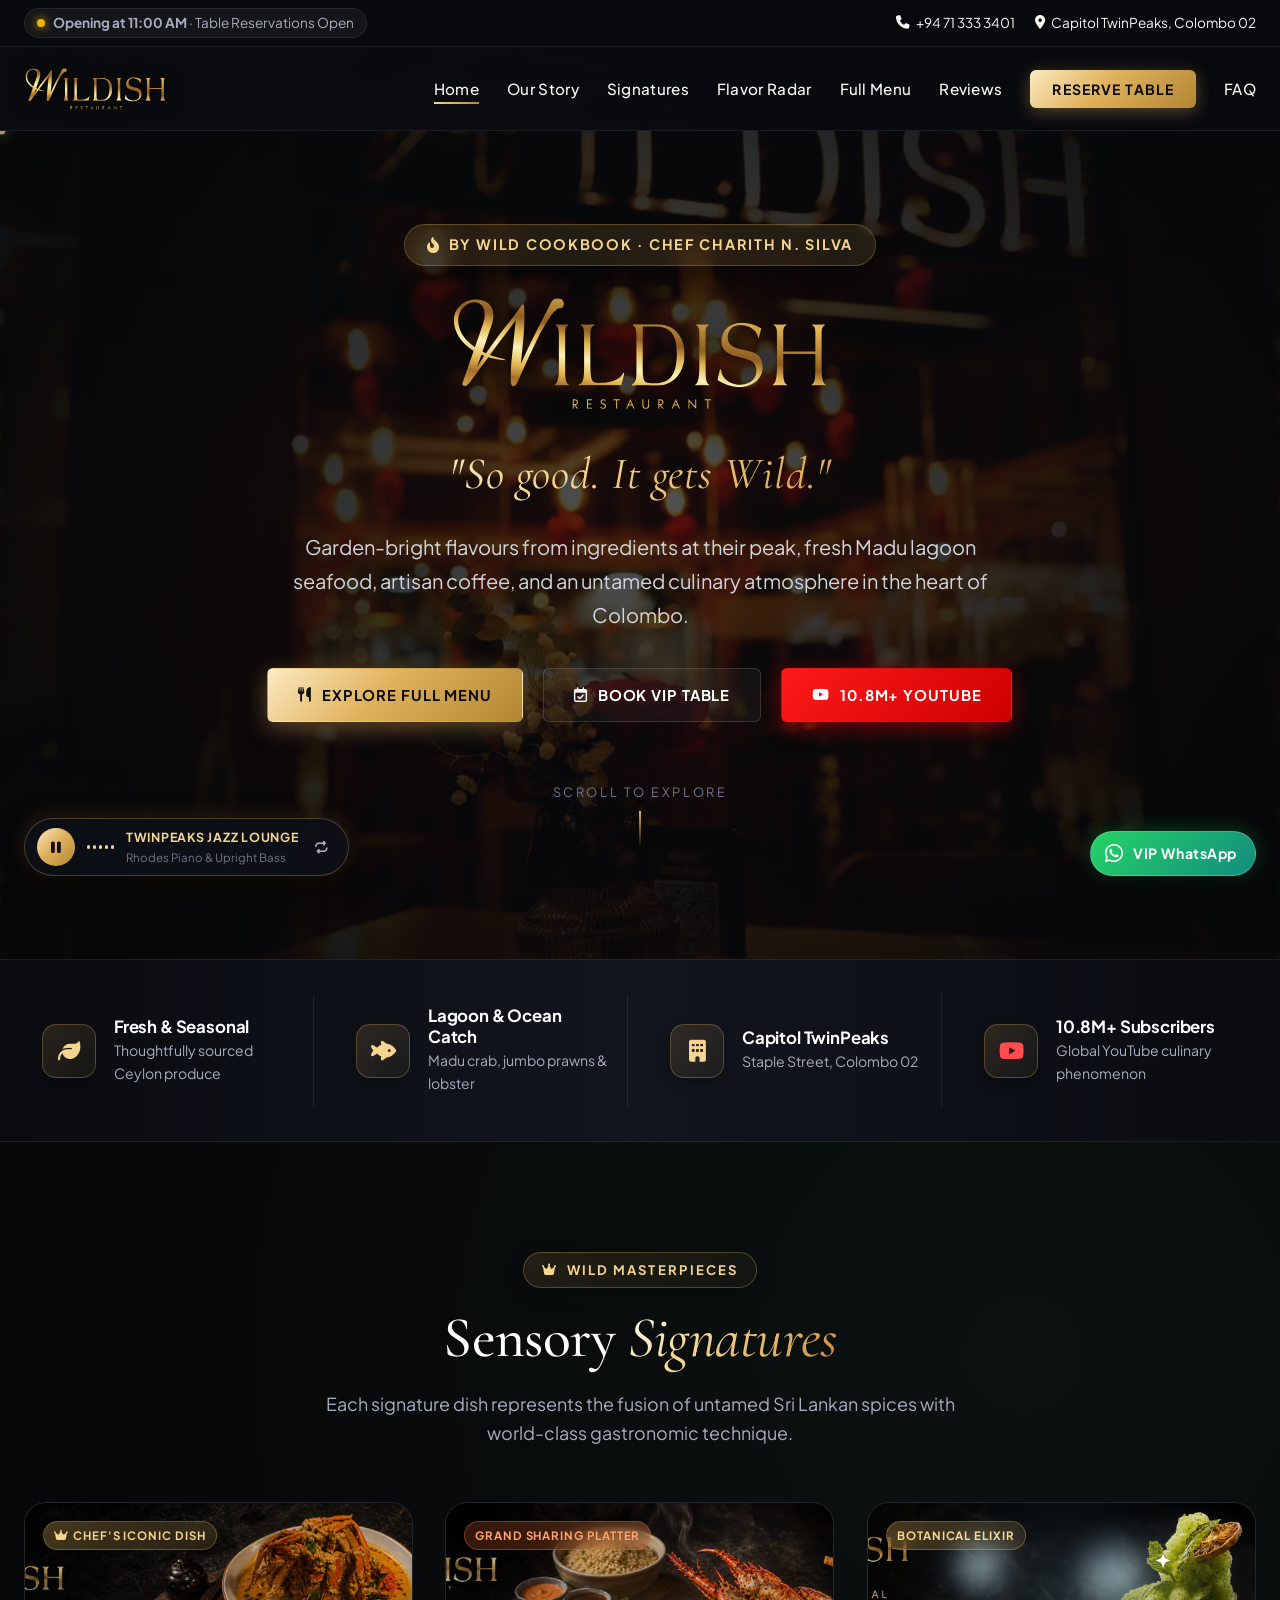
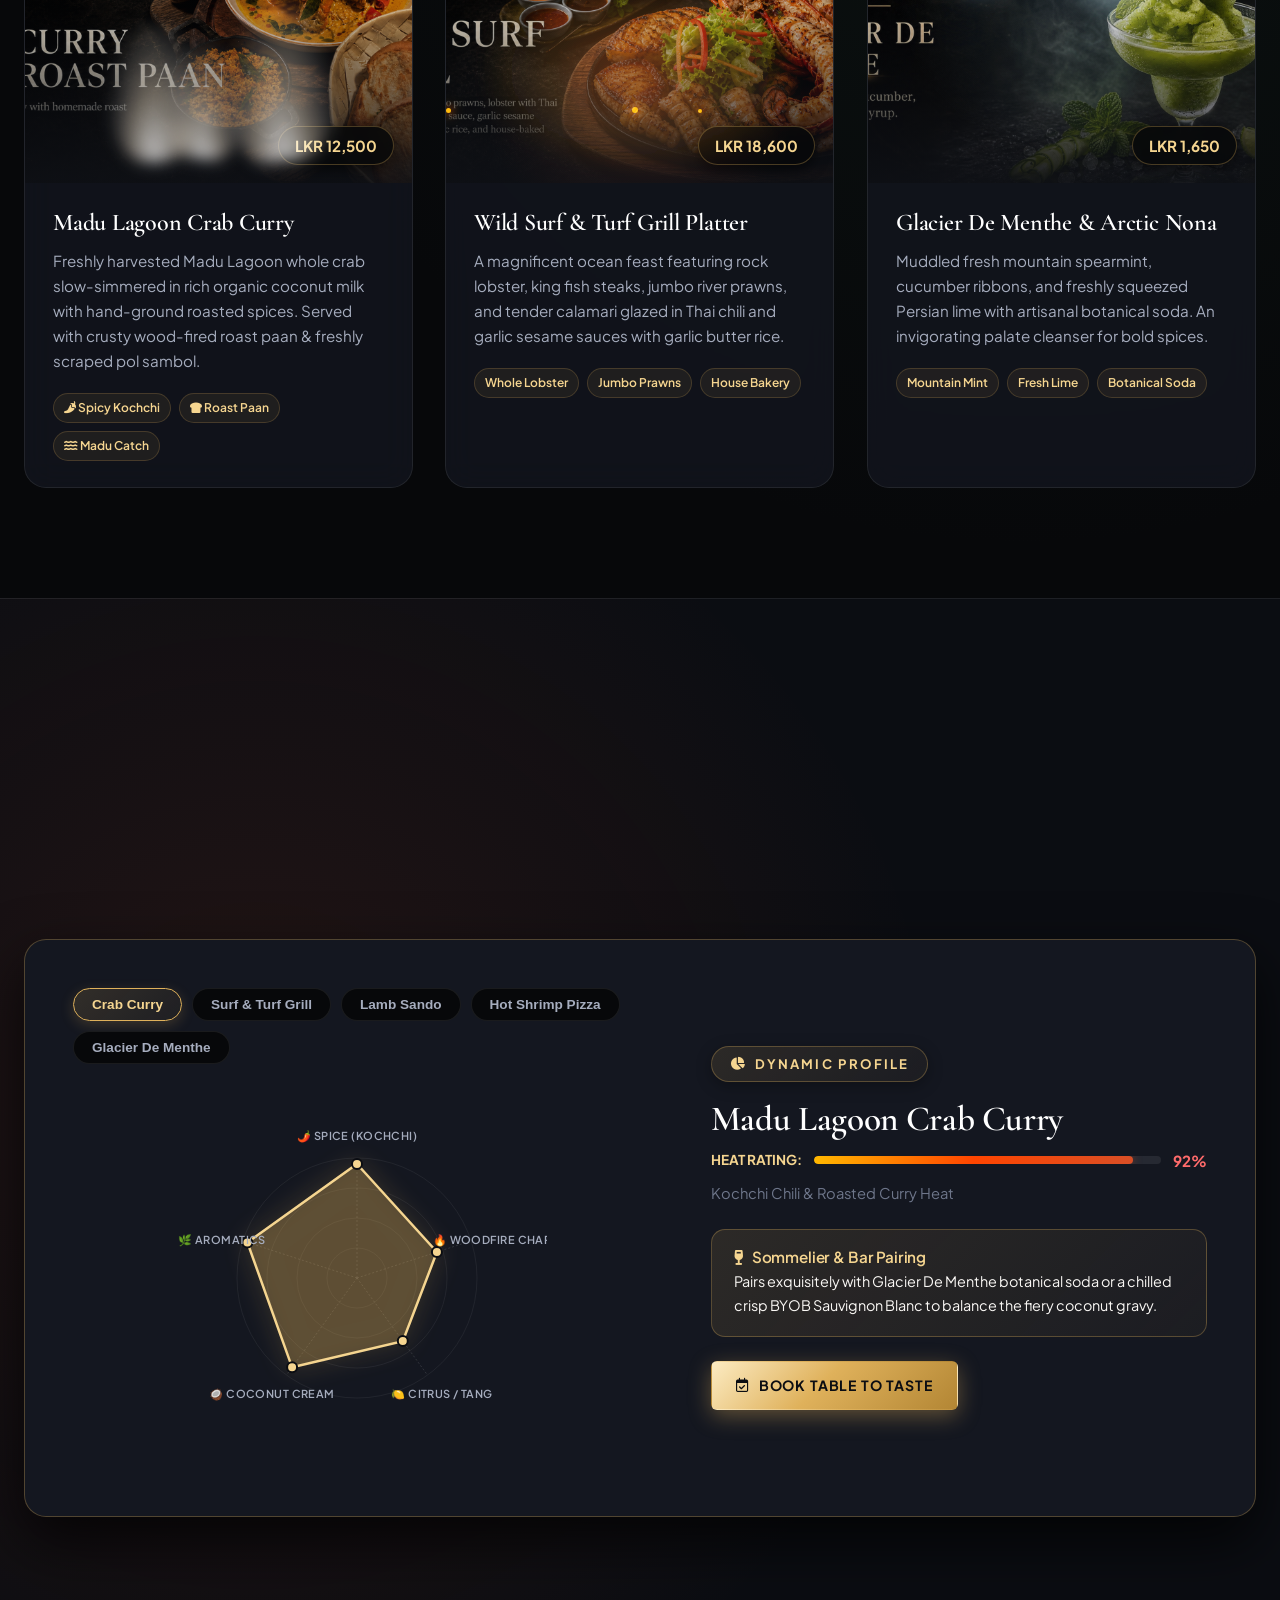
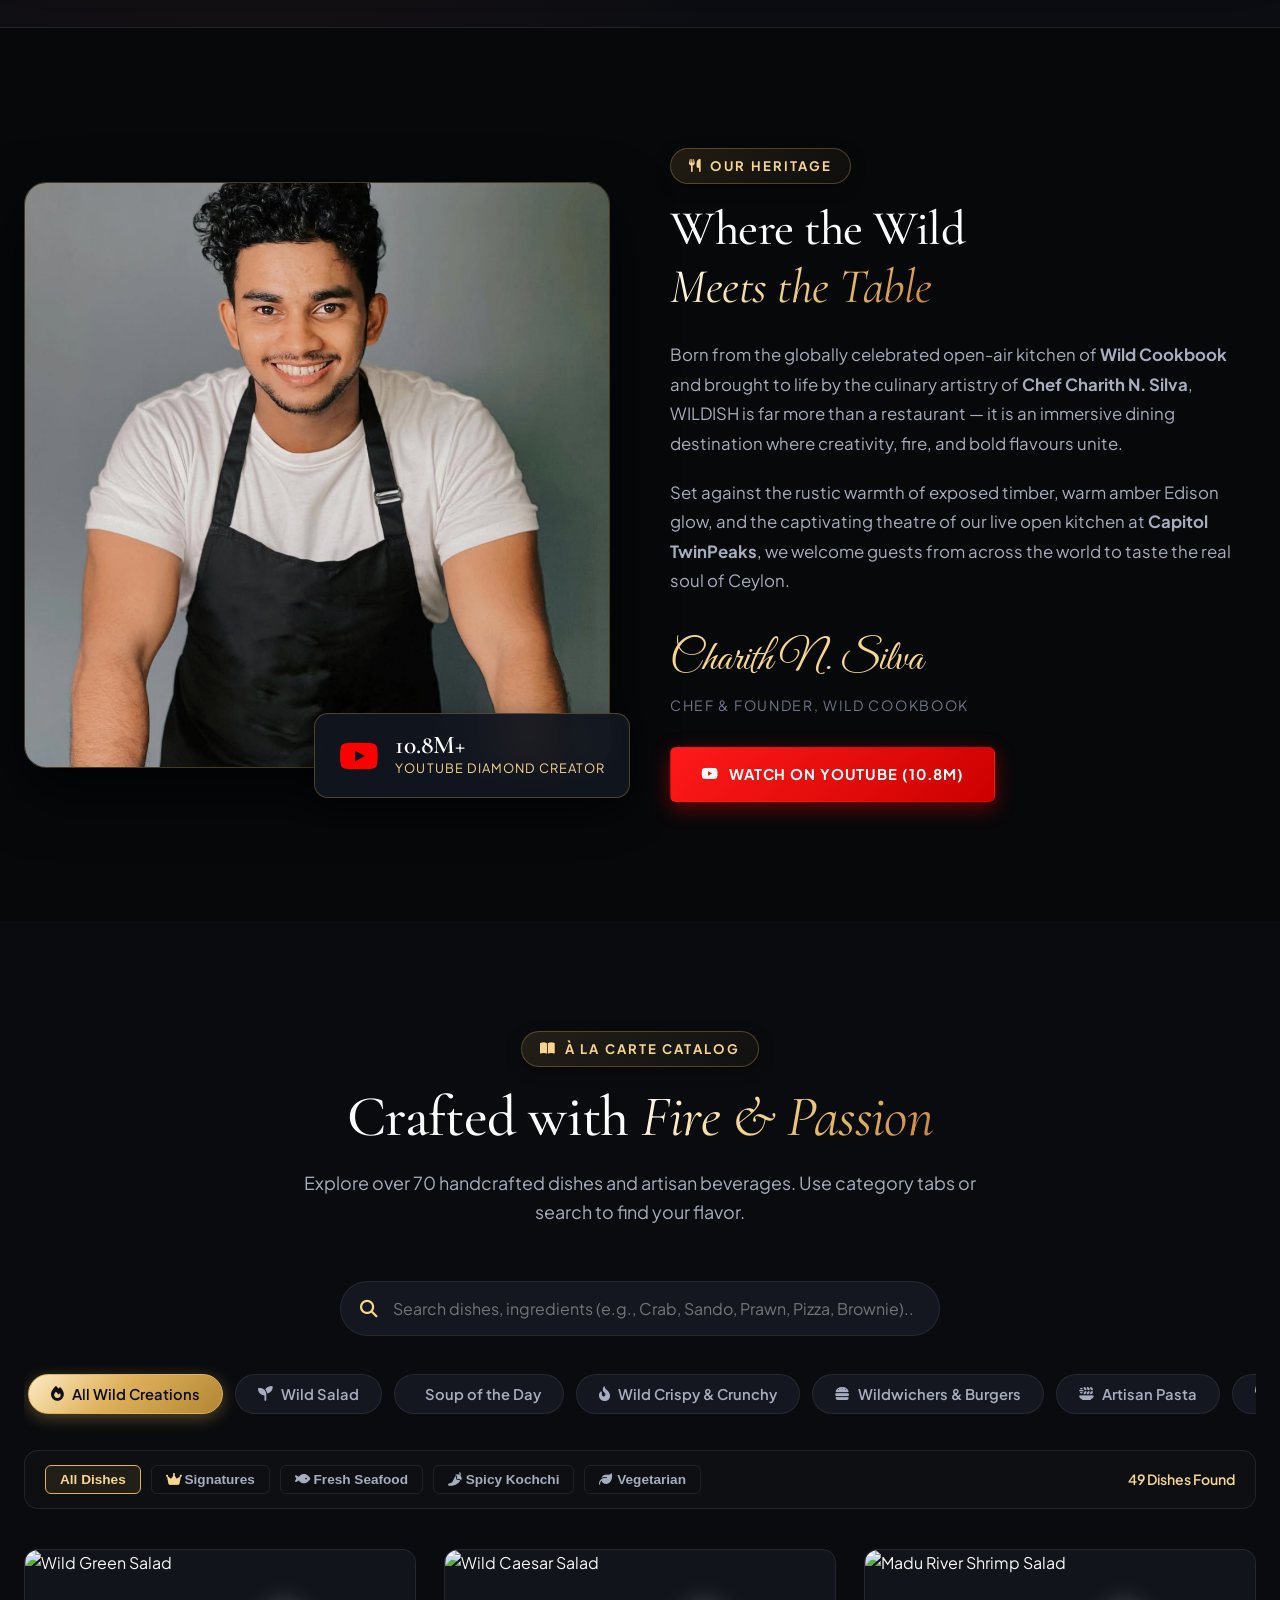
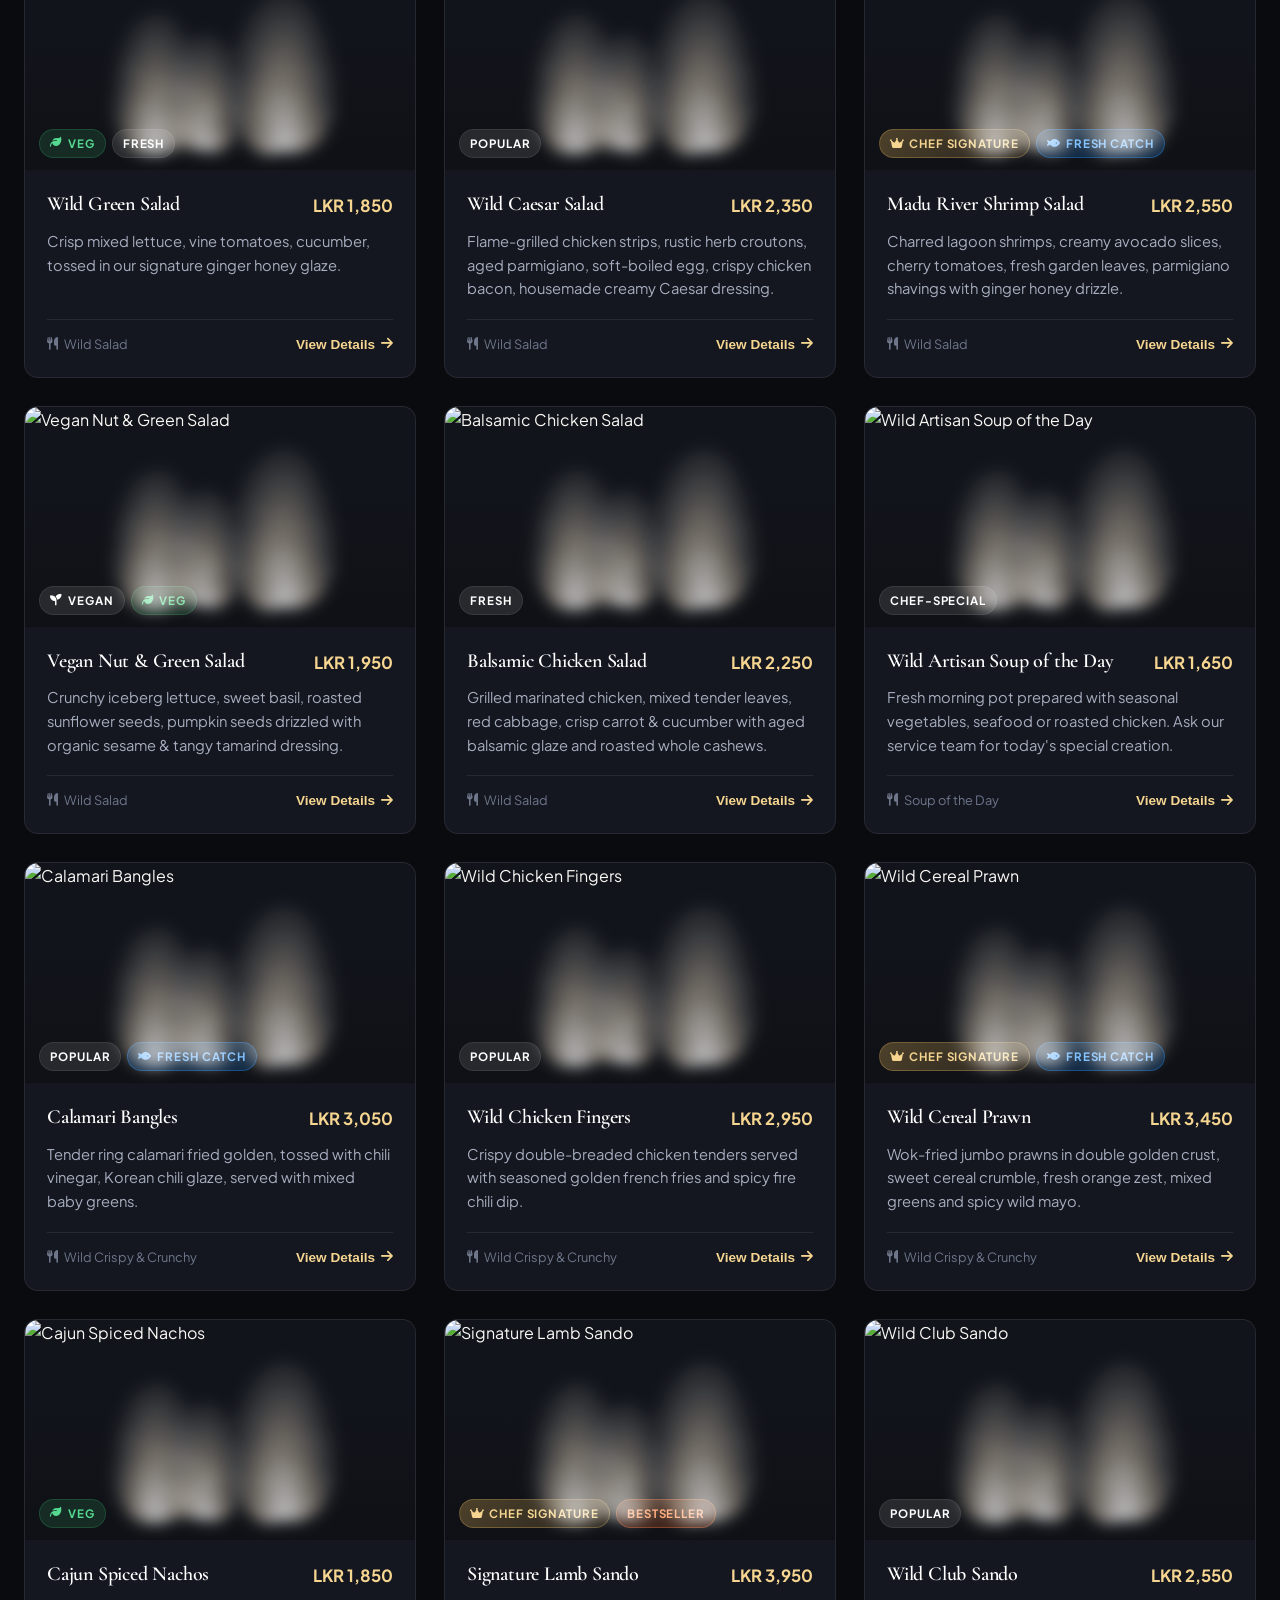
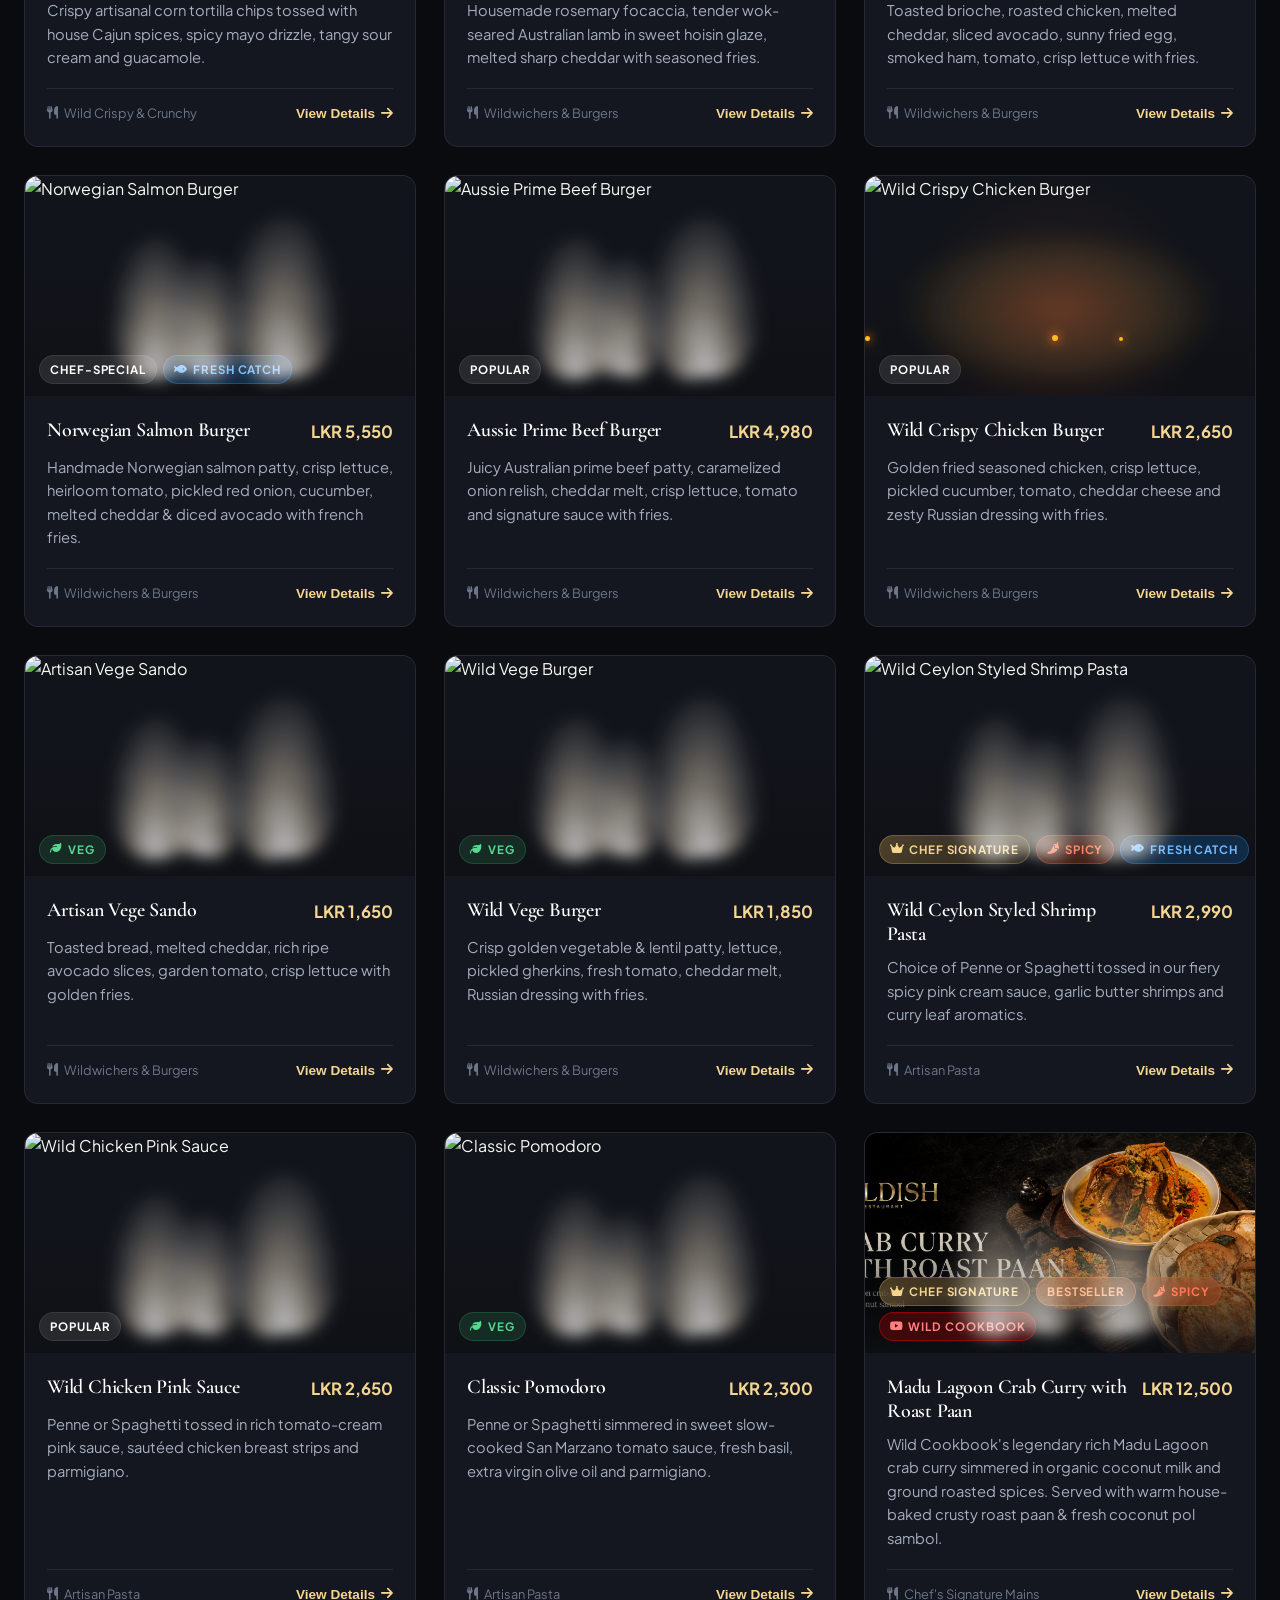
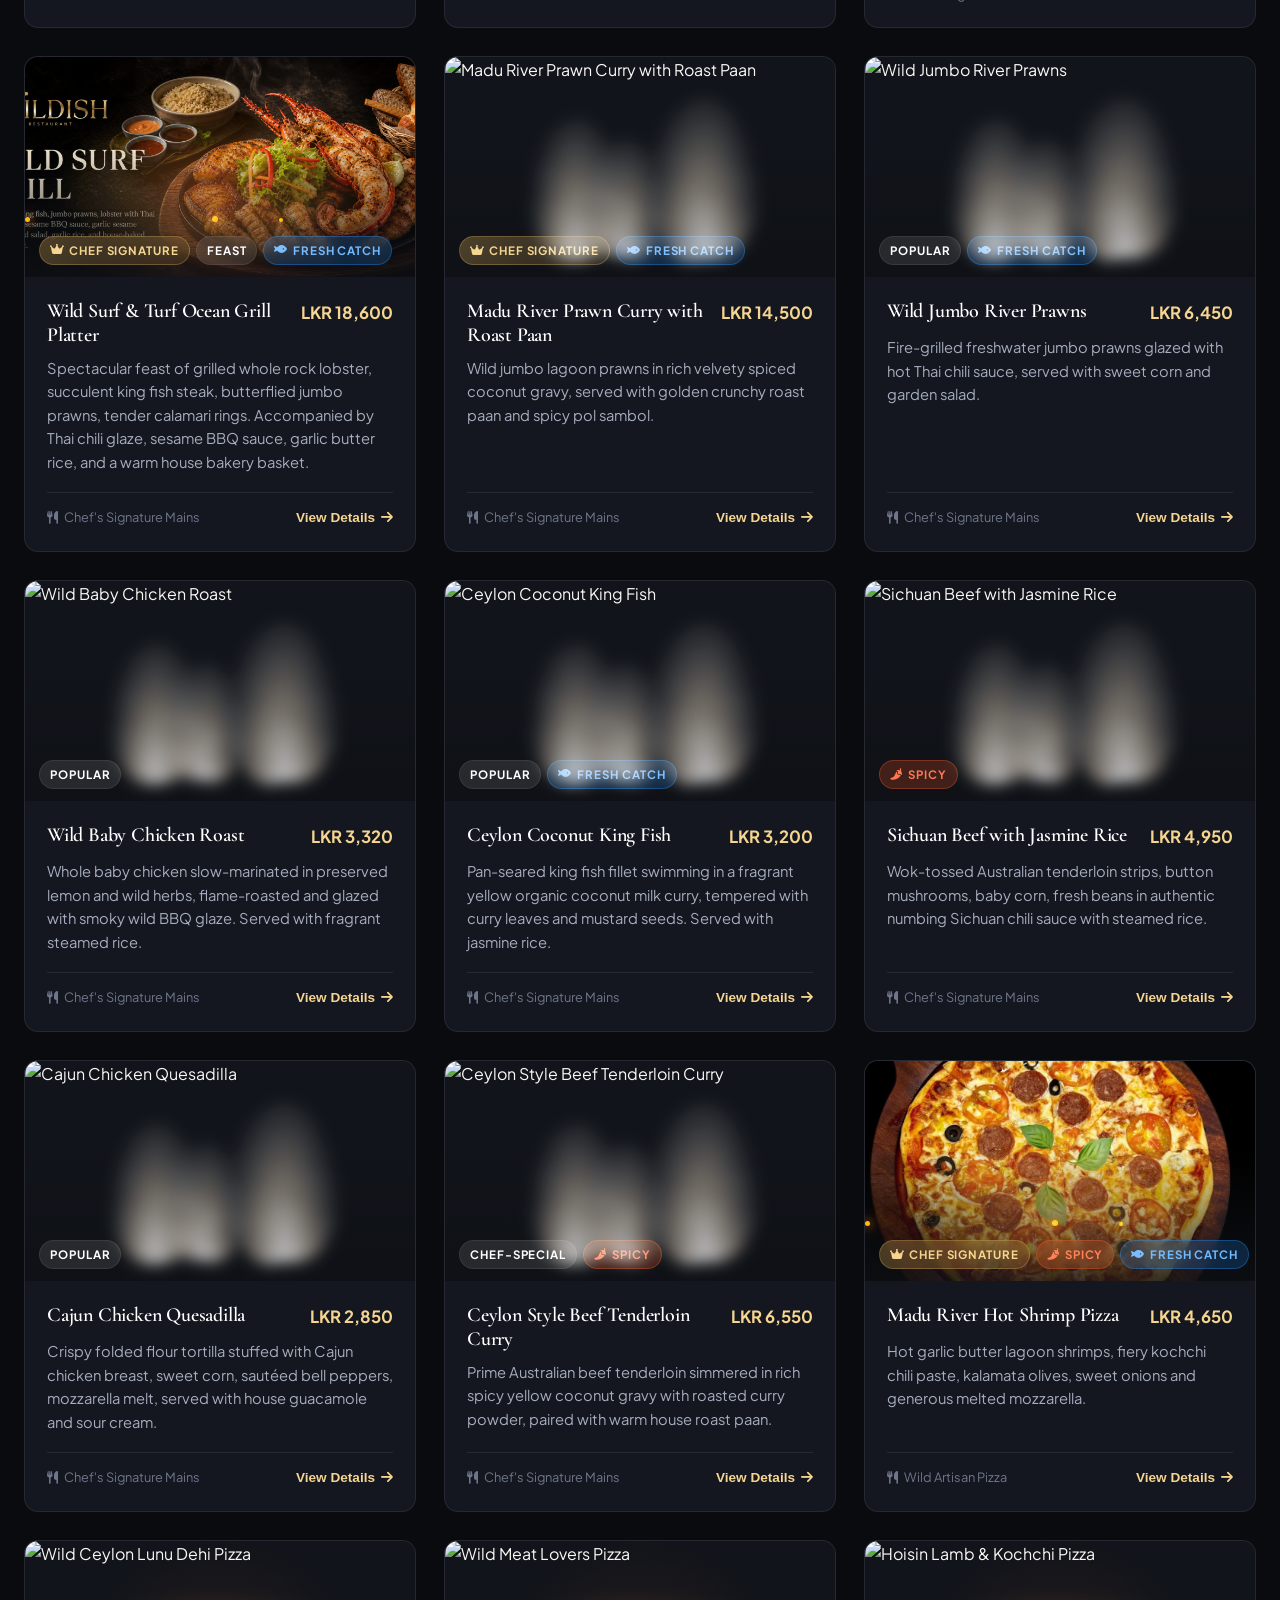
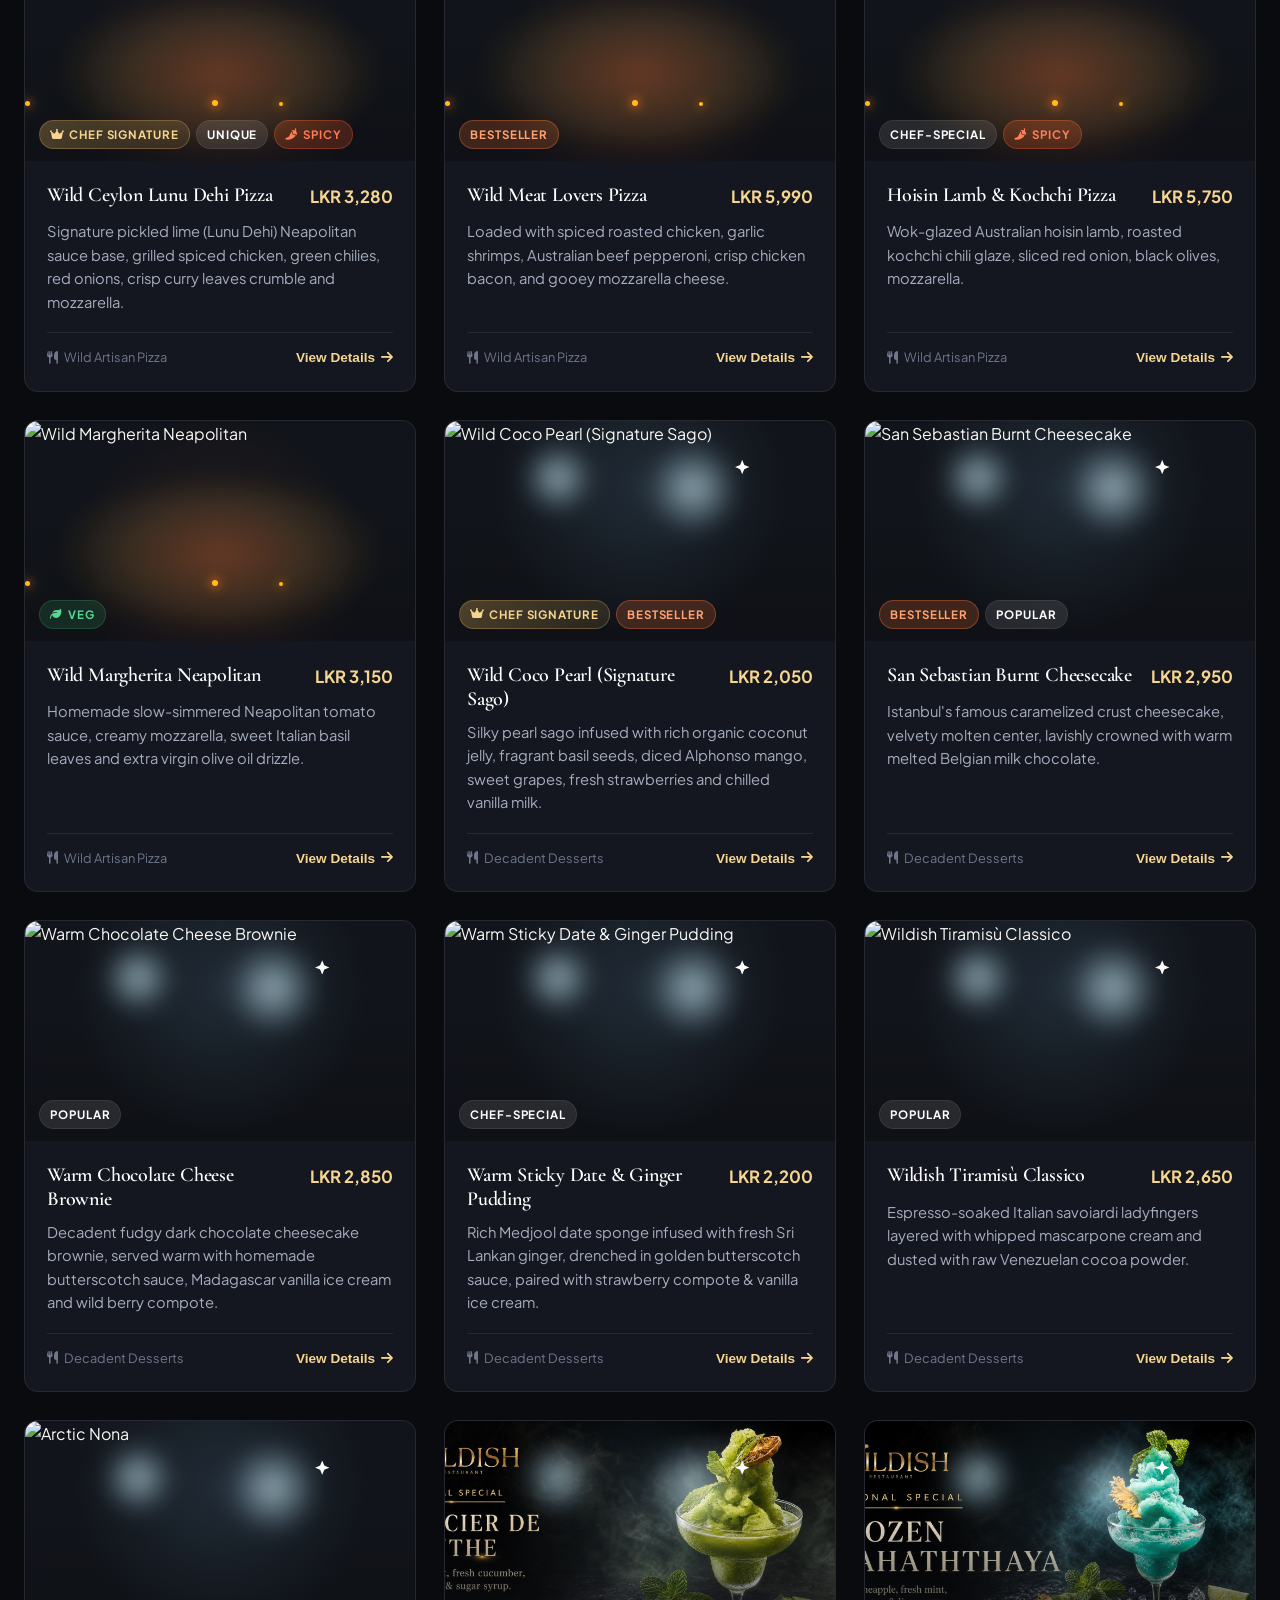
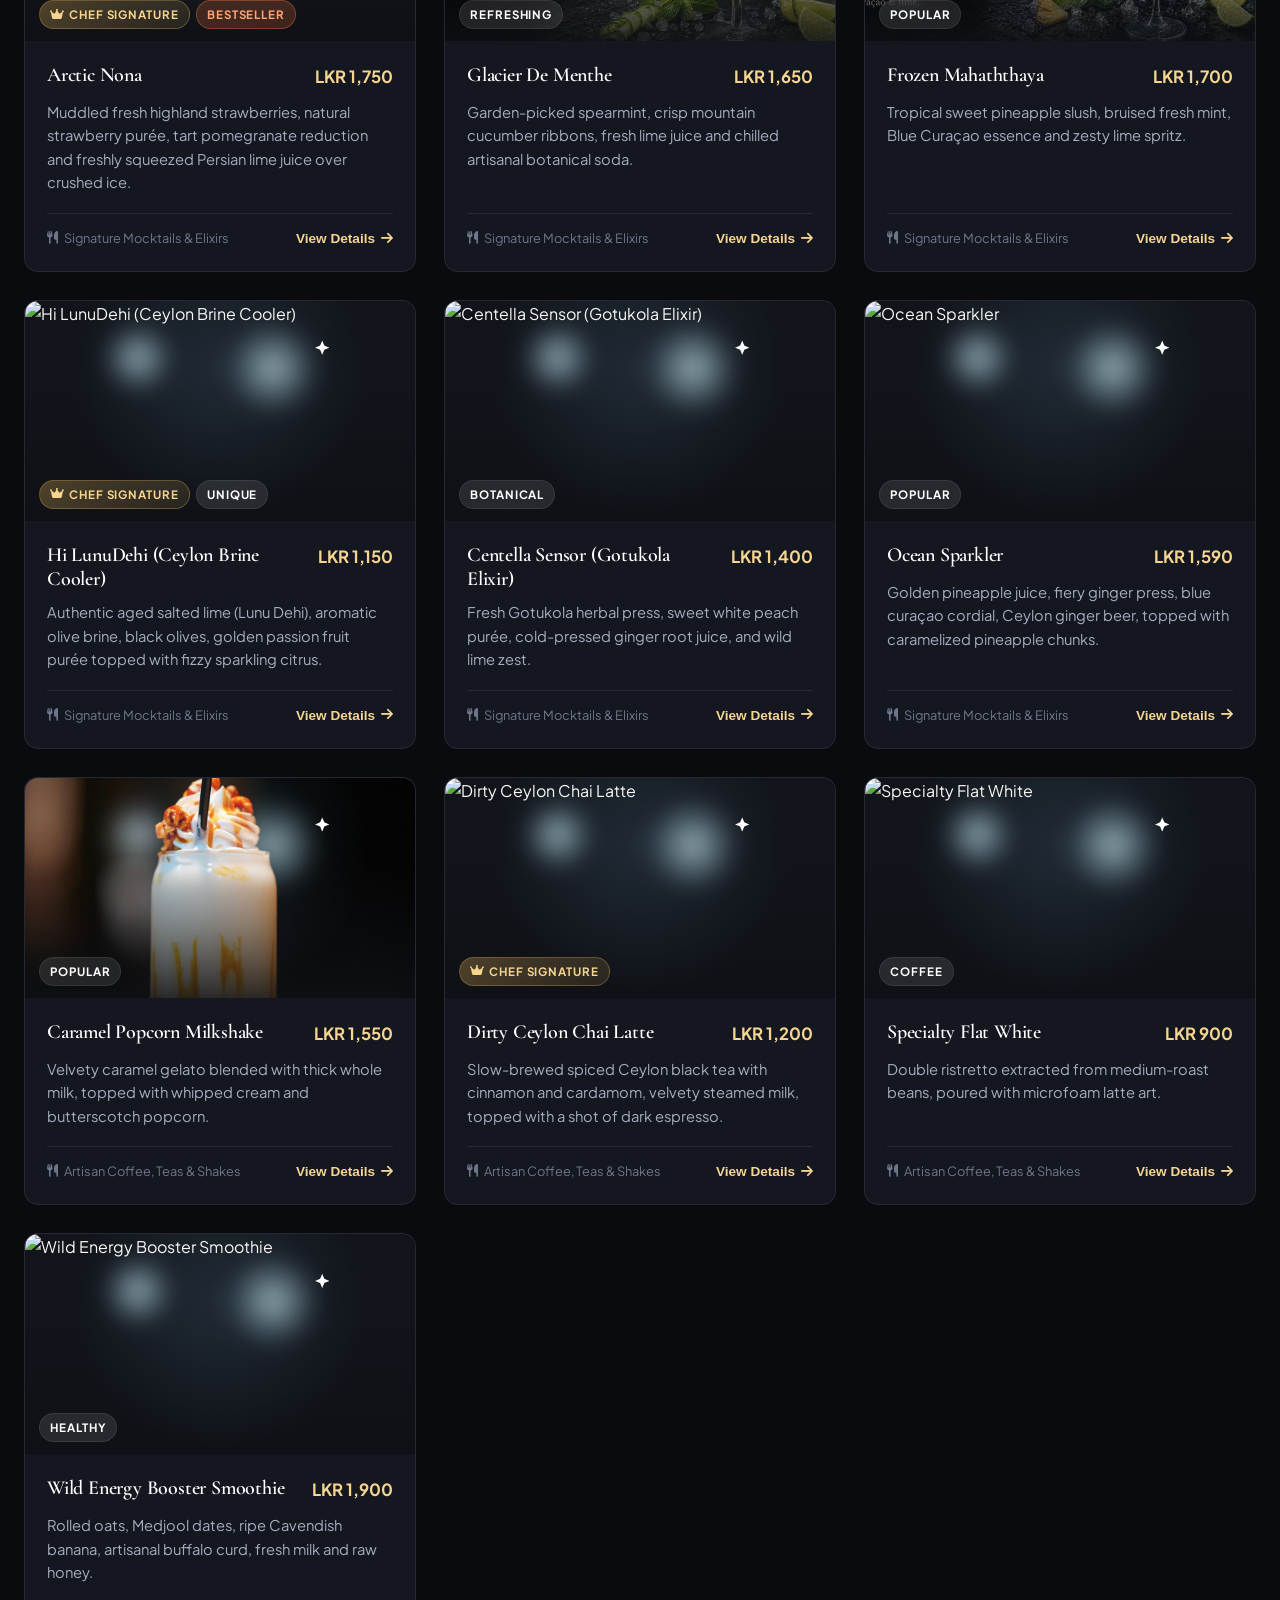
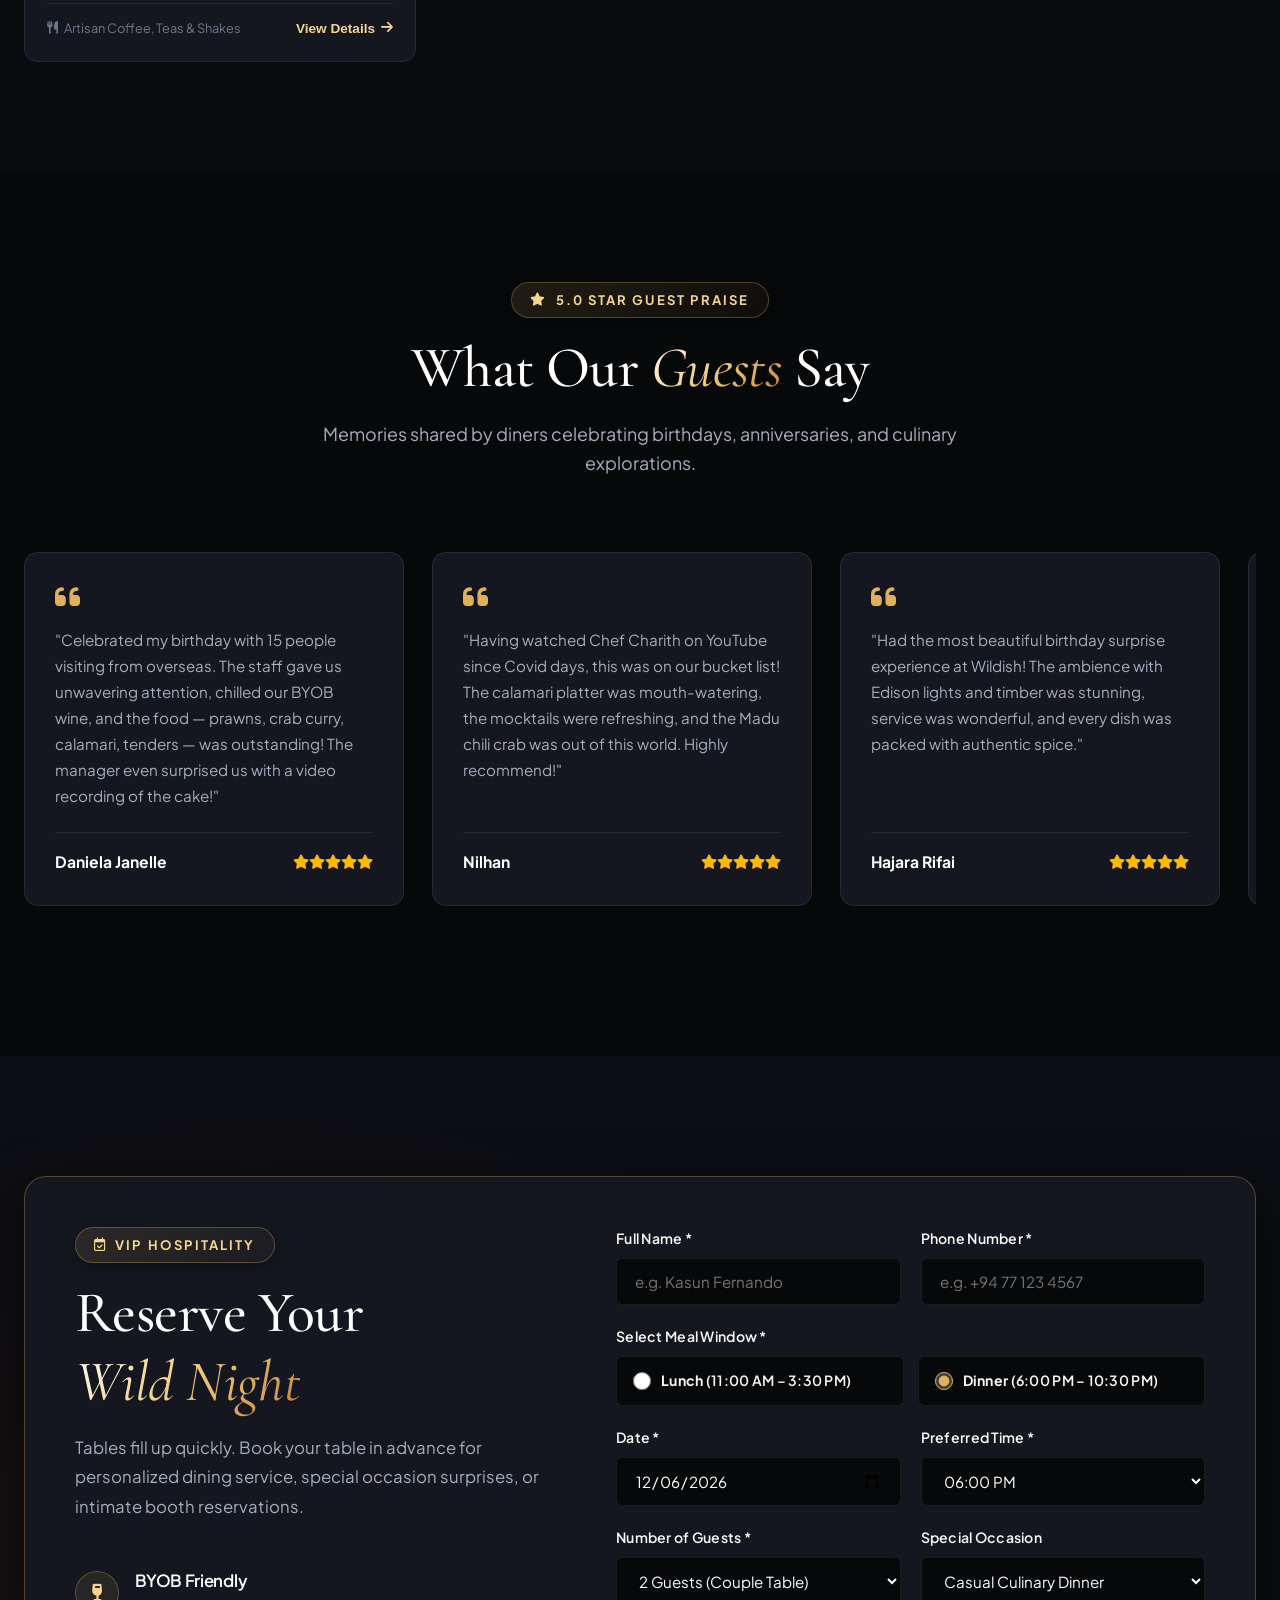
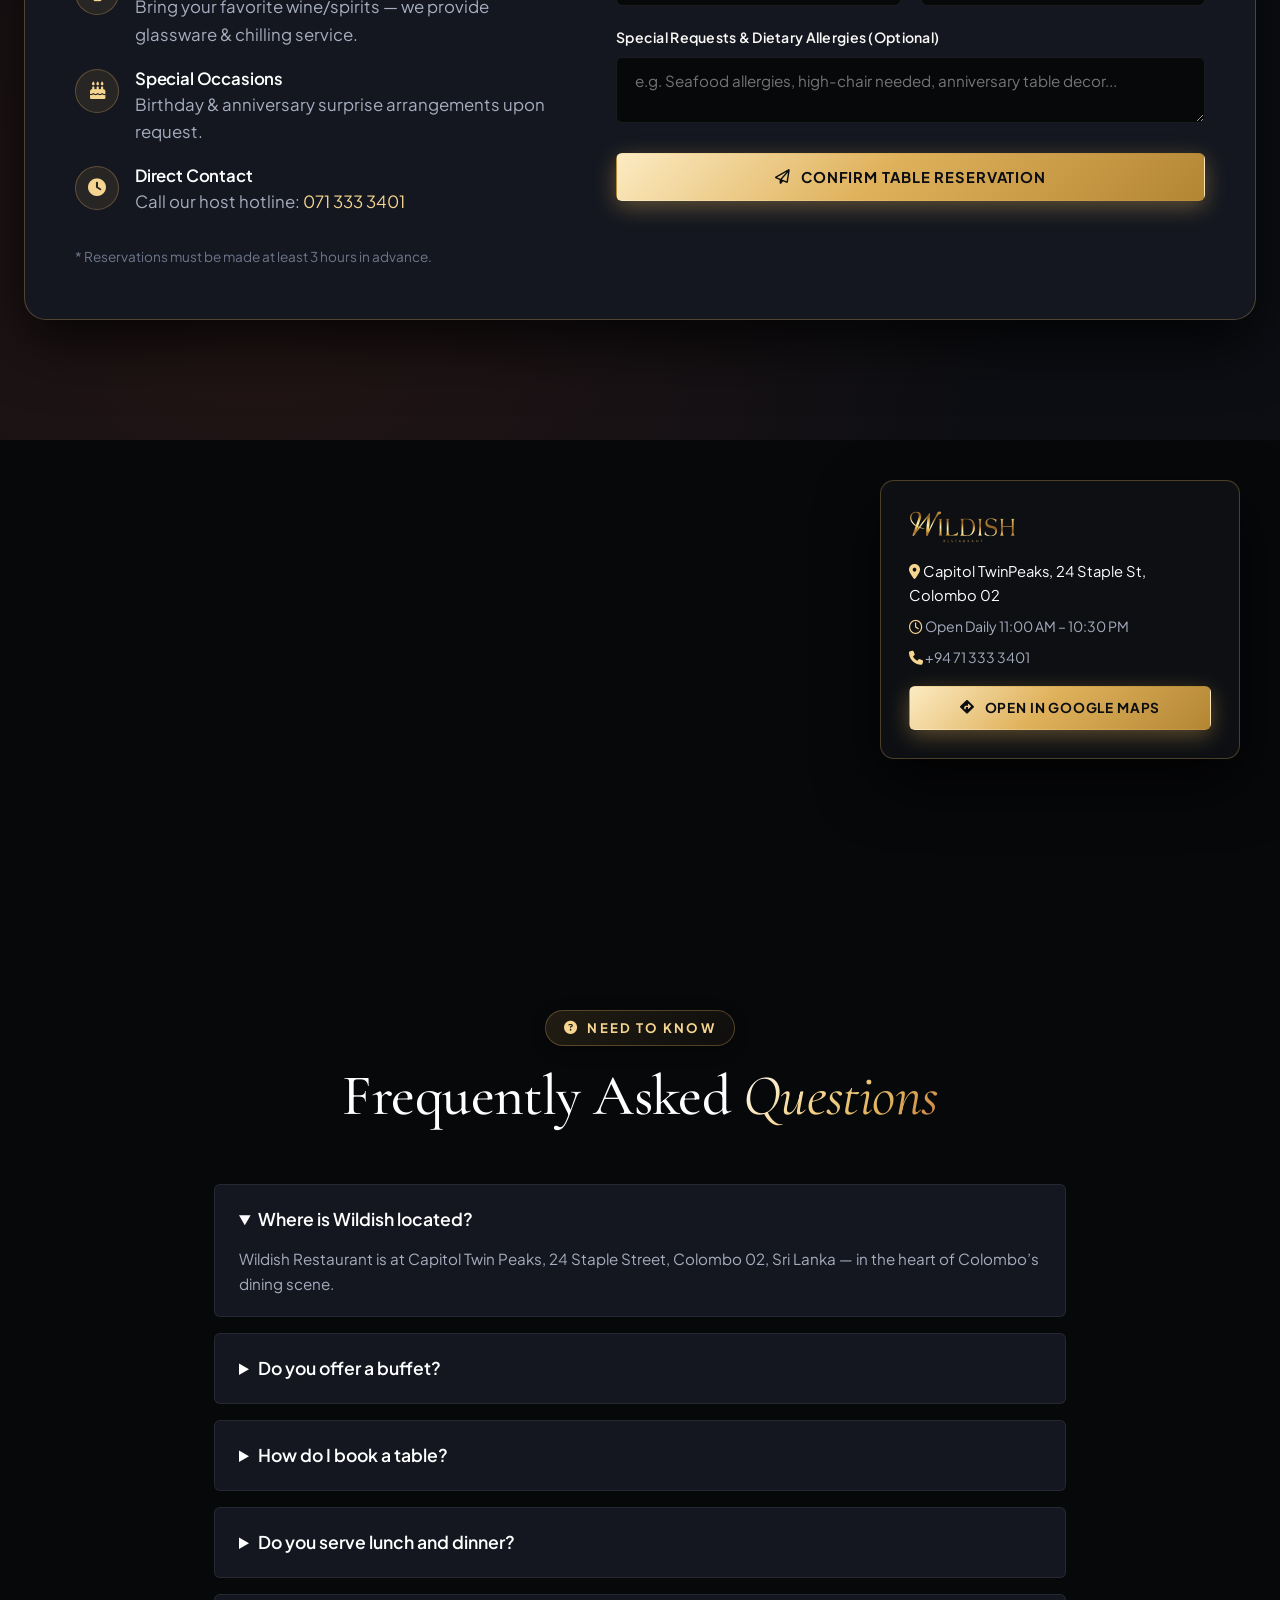
==== commit 34bb95e4: "feat: Add photorealistic optical blend modes (screen), SVG turbulence displacement, and cinemagraph " ====
--- a/index.html
+++ b/index.html
@@ -170,8 +170,26 @@
     ]
   }
   </script>
-</head>
 <body>
+
+  <!-- Hidden SVG Optical Shaders (Steam Turbulence & Heat Haze Displacement) -->
+  <svg style="position: absolute; width: 0; height: 0; pointer-events: none; opacity: 0;" aria-hidden="true">
+    <defs>
+      <filter id="heat-haze-filter" x="-20%" y="-20%" width="140%" height="140%">
+        <feTurbulence type="fractalNoise" baseFrequency="0.025 0.08" numOctaves="2" result="noise">
+          <animate attributeName="baseFrequency" dur="6s" values="0.025 0.08; 0.035 0.12; 0.025 0.08" repeatCount="indefinite" />
+        </feTurbulence>
+        <feDisplacementMap in="SourceGraphic" in2="noise" scale="5" xChannelSelector="R" yChannelSelector="G" />
+      </filter>
+      <filter id="steam-blur-filter" x="-30%" y="-30%" width="160%" height="160%">
+        <feTurbulence type="fractalNoise" baseFrequency="0.015 0.03" numOctaves="3" result="warp">
+          <animate attributeName="baseFrequency" dur="7s" values="0.015 0.03; 0.022 0.045; 0.015 0.03" repeatCount="indefinite" />
+        </feTurbulence>
+        <feDisplacementMap in="SourceGraphic" in2="warp" scale="10" xChannelSelector="R" yChannelSelector="G" />
+        <feGaussianBlur stdDeviation="5" />
+      </filter>
+    </defs>
+  </svg>
 
   <!-- ===== TOP ANNOUNCEMENT BAR ===== -->
   <div class="top-bar">
--- a/css/components.css
+++ b/css/components.css
@@ -1947,3 +1947,77 @@
   box-shadow: 0 0 12px rgba(255, 255, 255, 0.9), 0 0 20px #80d8ff;
   animation: crystalGleam 3.2s ease-in-out infinite;
 }
+
+/* ==========================================================================
+   Photorealistic Optical Blending (Mix-Blend-Mode Screen + SVG Displacement)
+   ========================================================================== */
+.dish-card:hover .dish-img-wrap img,
+.signature-card:hover .signature-img-wrap img {
+  animation: cinemagraphGentleDrift 6s ease-in-out infinite;
+}
+
+/* Organic Steam Wisps with Realistic Smoke Texturing & Optical Dispersion */
+.atm-hot-steam {
+  mix-blend-mode: screen;
+}
+
+.atm-hot-steam .steam-wisp {
+  position: absolute;
+  bottom: 8%;
+  background: radial-gradient(ellipse at center bottom, rgba(255, 255, 255, 0.75) 0%, rgba(255, 235, 205, 0.4) 35%, rgba(255, 248, 240, 0.15) 60%, transparent 80%);
+  filter: url('#steam-blur-filter') blur(6px);
+  mix-blend-mode: screen;
+  pointer-events: none;
+}
+
+.atm-hot-steam .steam-wisp:nth-child(1) {
+  left: 22%;
+  width: 90px;
+  height: 140px;
+  animation: organicSteamSwirl1 4.5s ease-in-out infinite;
+}
+
+.atm-hot-steam .steam-wisp:nth-child(2) {
+  left: 52%;
+  width: 110px;
+  height: 160px;
+  animation: organicSteamSwirl2 5.2s ease-in-out infinite 0.9s;
+}
+
+.atm-hot-steam .steam-wisp:nth-child(3) {
+  left: 36%;
+  width: 80px;
+  height: 120px;
+  animation: organicSteamSwirl1 4.8s ease-in-out infinite 1.8s;
+}
+
+/* Fire & Sizzle with Heat Haze Refraction */
+.atm-fire-sizzle {
+  mix-blend-mode: screen;
+}
+
+.atm-fire-sizzle .sizzle-heat-wave {
+  position: absolute;
+  bottom: 5%;
+  left: 10%;
+  width: 80%;
+  height: 70%;
+  background: radial-gradient(ellipse at center, rgba(255, 120, 30, 0.28) 0%, rgba(255, 180, 50, 0.12) 45%, transparent 75%);
+  filter: url('#heat-haze-filter') blur(8px);
+  mix-blend-mode: screen;
+  animation: heatHazeRipple 3s ease-in-out infinite;
+}
+
+/* Chilled Condensation Mist */
+.atm-chilled-frost {
+  mix-blend-mode: screen;
+}
+
+.atm-chilled-frost .frost-mist {
+  position: absolute;
+  top: 10%;
+  background: radial-gradient(circle, rgba(210, 245, 255, 0.65) 0%, rgba(180, 230, 255, 0.25) 45%, transparent 75%);
+  filter: blur(10px);
+  mix-blend-mode: screen;
+  animation: iceCondensationBreath 5s ease-in-out infinite;
+}
--- a/css/animations.css
+++ b/css/animations.css
@@ -205,3 +205,77 @@
     opacity: 0;
   }
 }
+
+/* ==========================================================================
+   Photorealistic Culinary Cinemagraph & Organic Smoke/Steam Shaders
+   ========================================================================== */
+@keyframes cinemagraphGentleDrift {
+  0% {
+    transform: scale(1) translateY(0);
+  }
+  50% {
+    transform: scale(1.04) translateY(-3px);
+  }
+  100% {
+    transform: scale(1) translateY(0);
+  }
+}
+
+@keyframes organicSteamSwirl1 {
+  0% {
+    transform: translateY(10px) translateX(-5px) scale(0.85);
+    opacity: 0;
+  }
+  20% {
+    opacity: 0.7;
+  }
+  60% {
+    transform: translateY(-50px) translateX(8px) scale(1.35);
+    opacity: 0.5;
+  }
+  100% {
+    transform: translateY(-110px) translateX(-12px) scale(1.8);
+    opacity: 0;
+  }
+}
+
+@keyframes organicSteamSwirl2 {
+  0% {
+    transform: translateY(15px) translateX(6px) scale(0.9);
+    opacity: 0;
+  }
+  30% {
+    opacity: 0.65;
+  }
+  70% {
+    transform: translateY(-60px) translateX(-10px) scale(1.45);
+    opacity: 0.45;
+  }
+  100% {
+    transform: translateY(-120px) translateX(14px) scale(2);
+    opacity: 0;
+  }
+}
+
+@keyframes opticalHeatHaze {
+  0% {
+    filter: url('#heat-haze-filter') brightness(1);
+  }
+  50% {
+    filter: url('#heat-haze-filter') brightness(1.06);
+  }
+  100% {
+    filter: url('#heat-haze-filter') brightness(1);
+  }
+}
+
+@keyframes iceCondensationBreath {
+  0%, 100% {
+    opacity: 0.45;
+    transform: scale(1);
+  }
+  50% {
+    opacity: 0.75;
+    transform: scale(1.08) translateY(4px);
+  }
+}
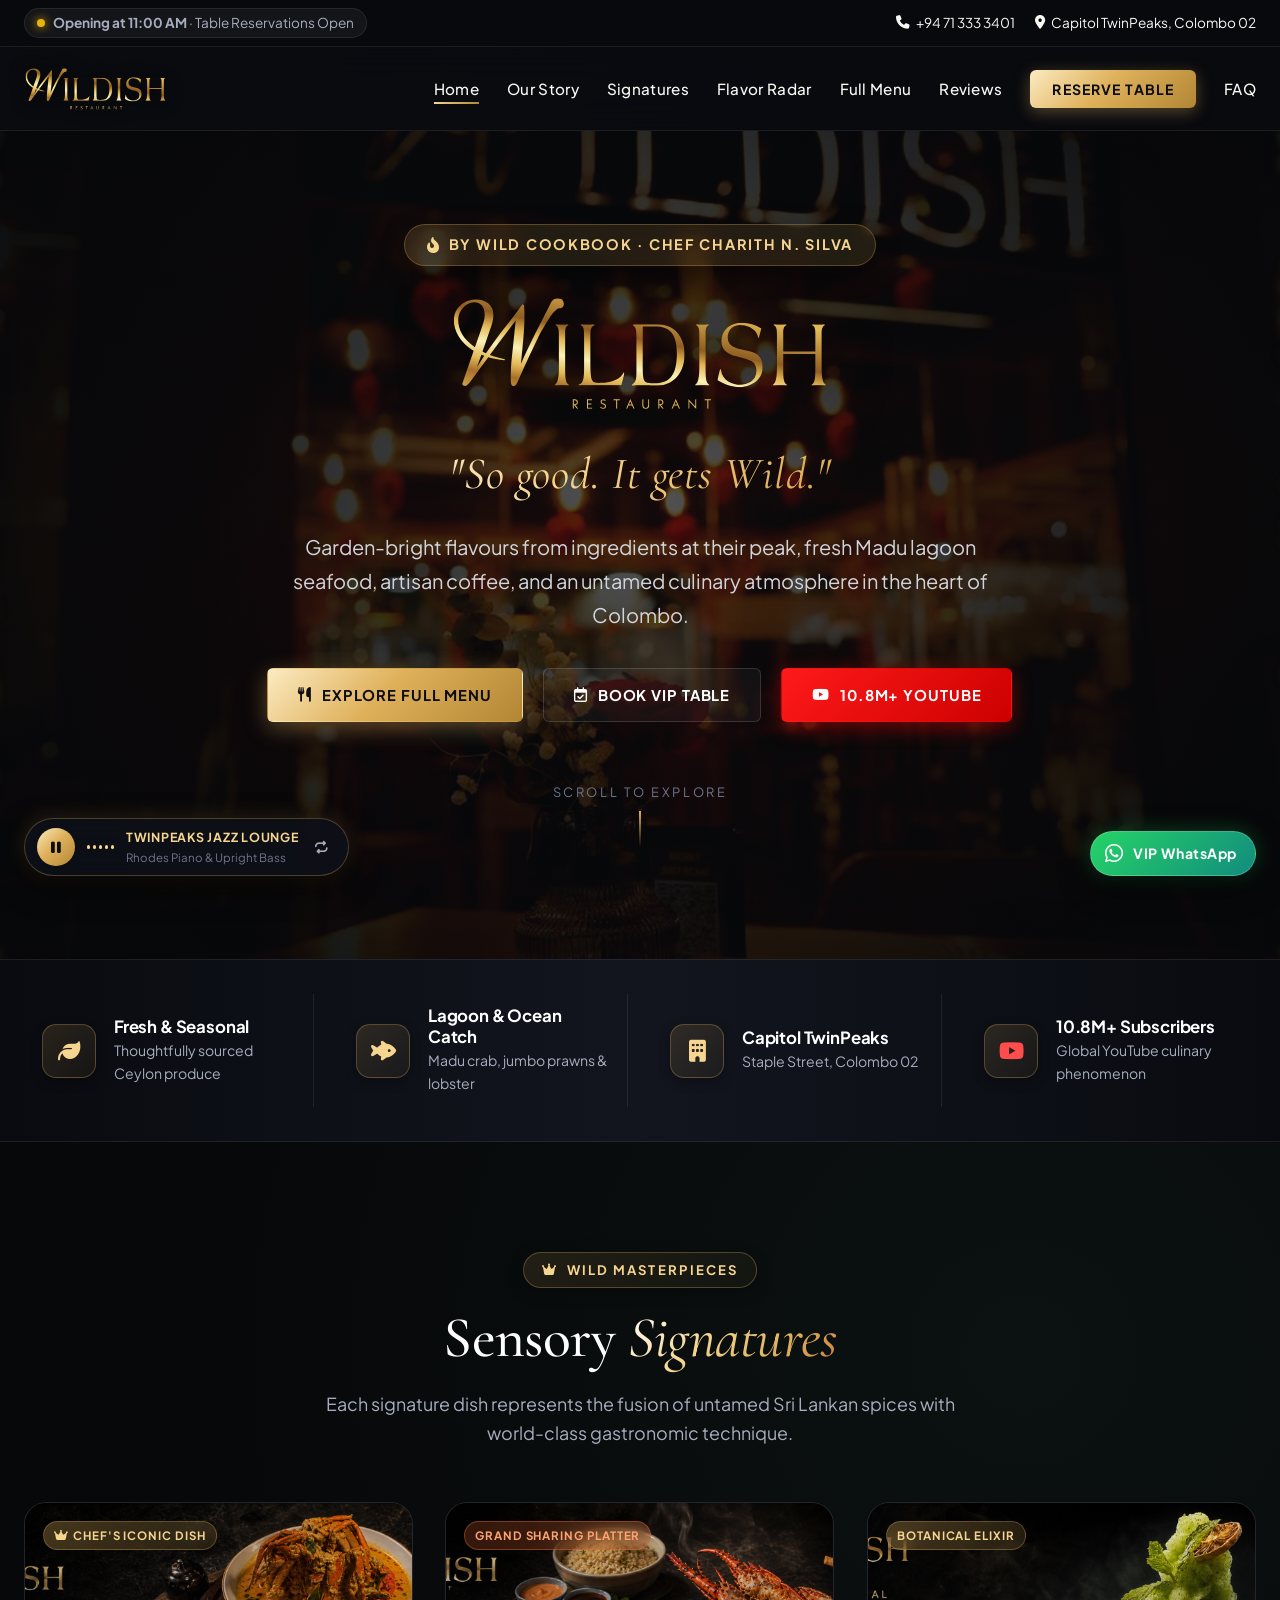
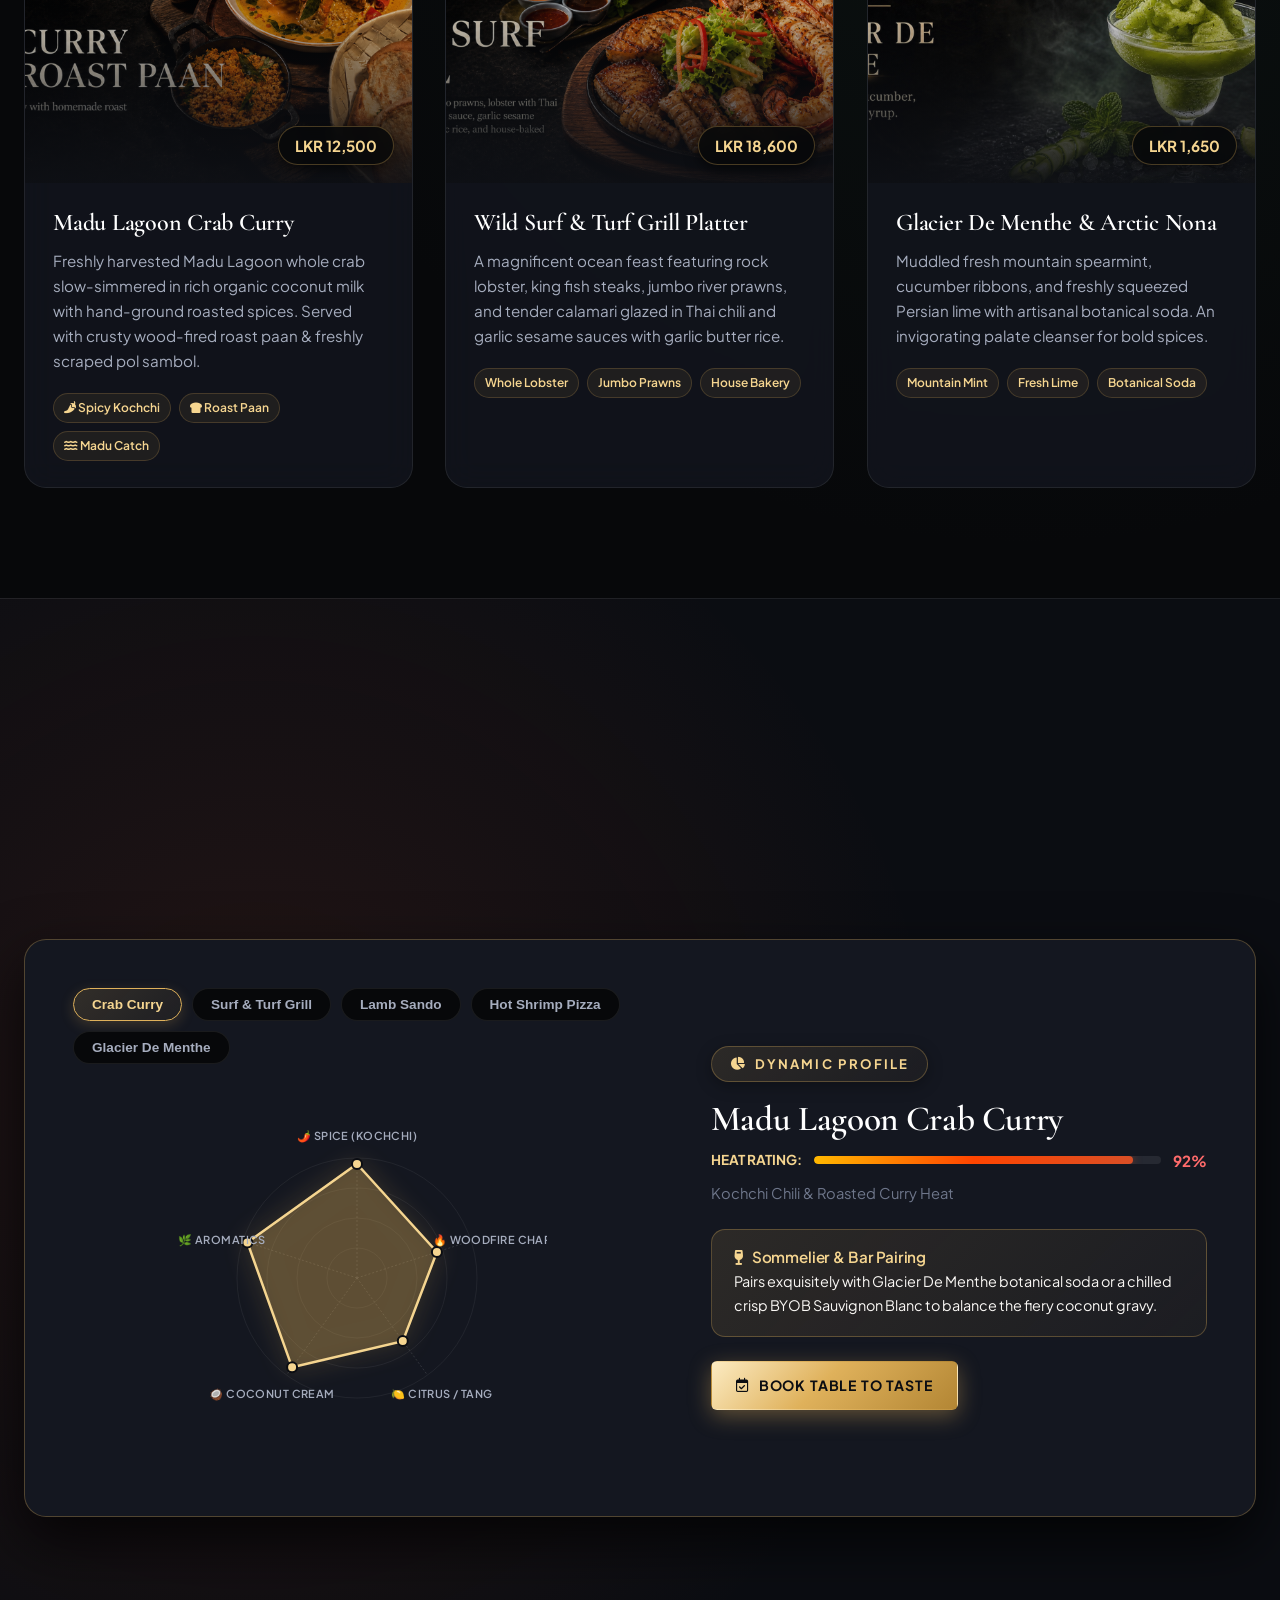
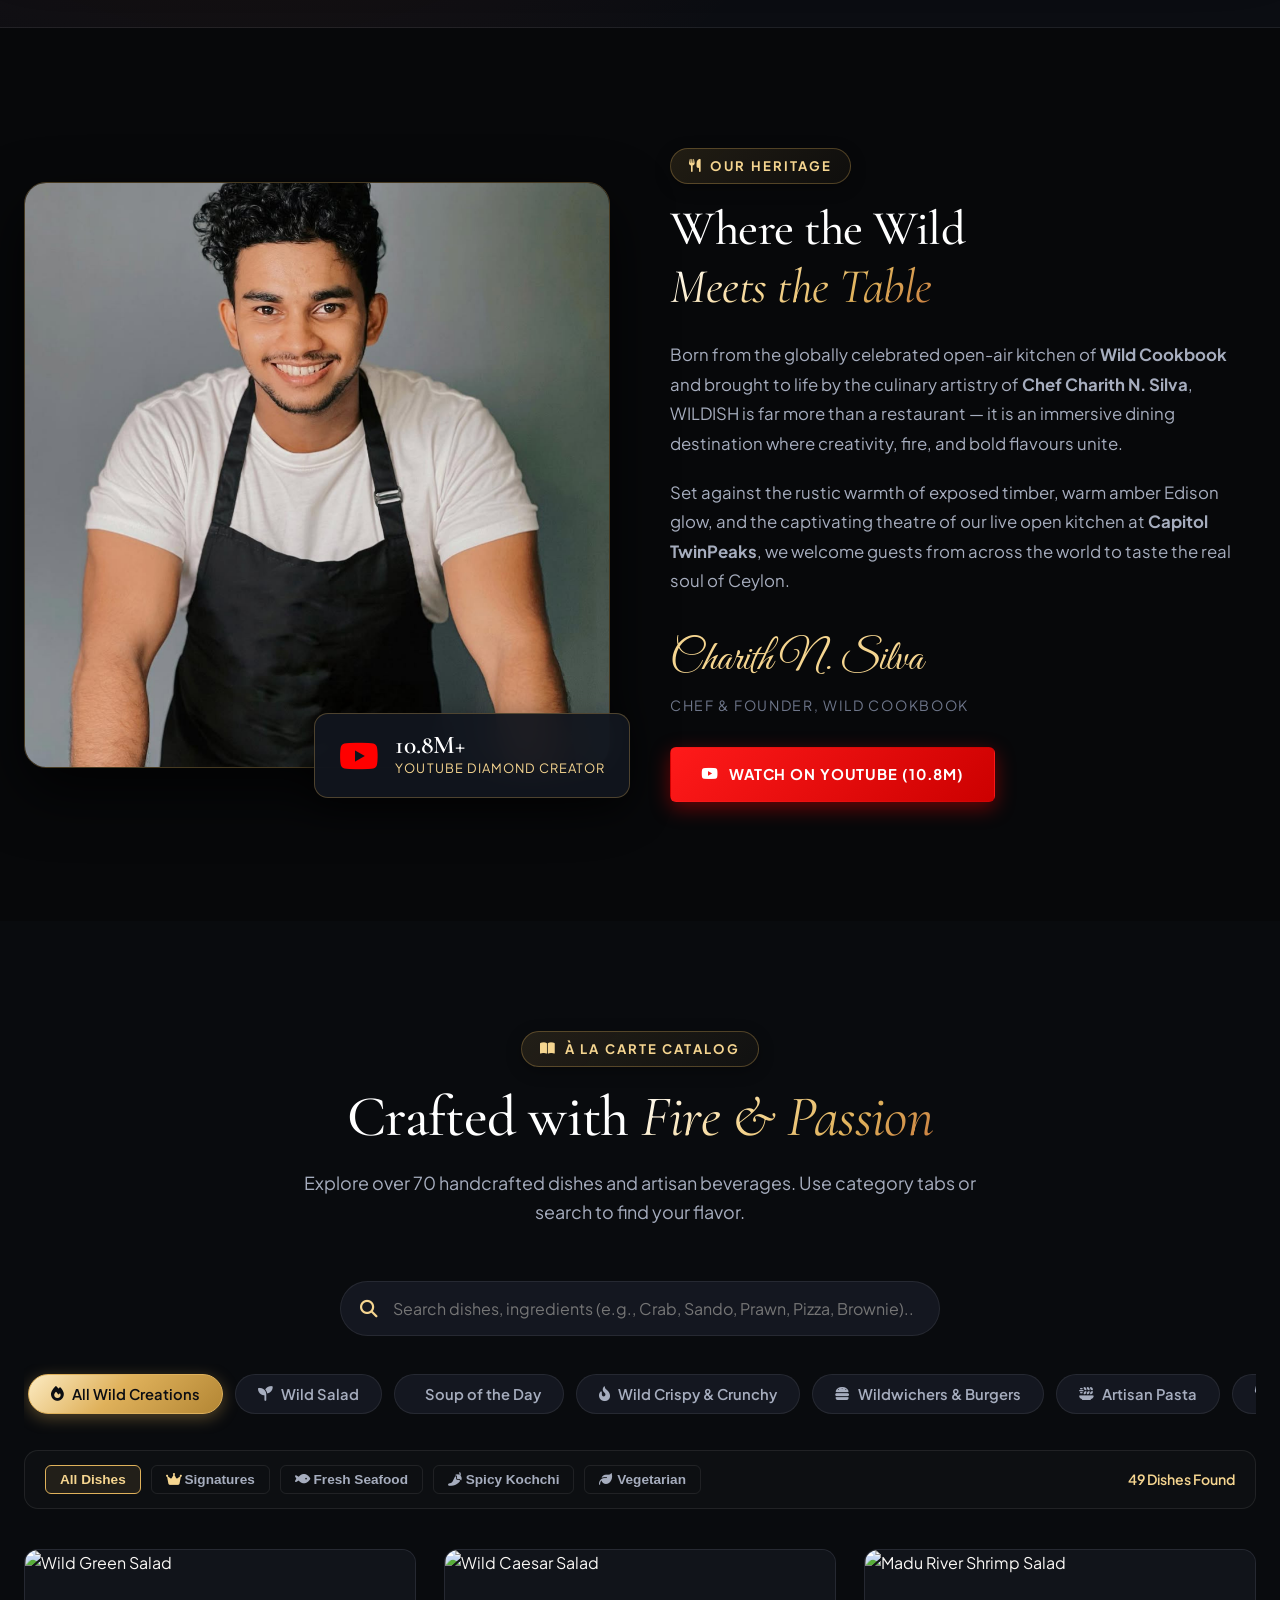
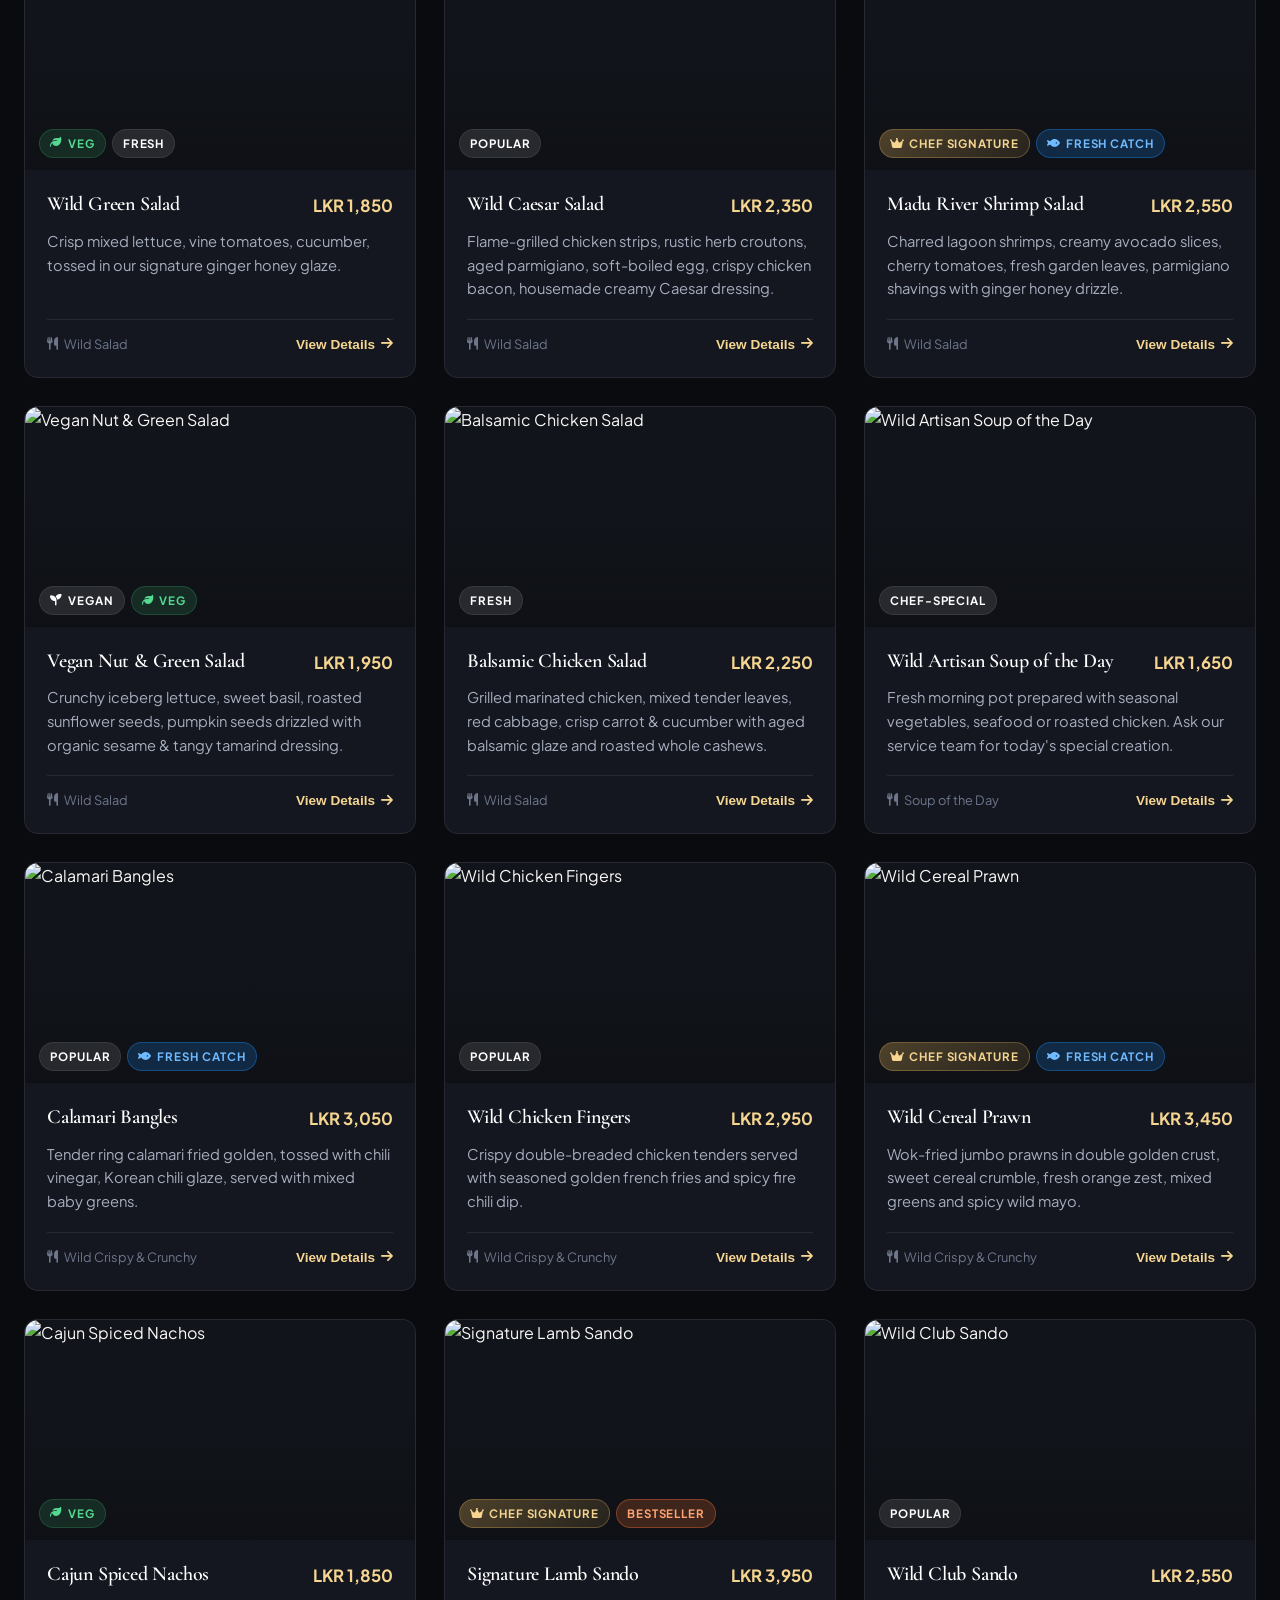
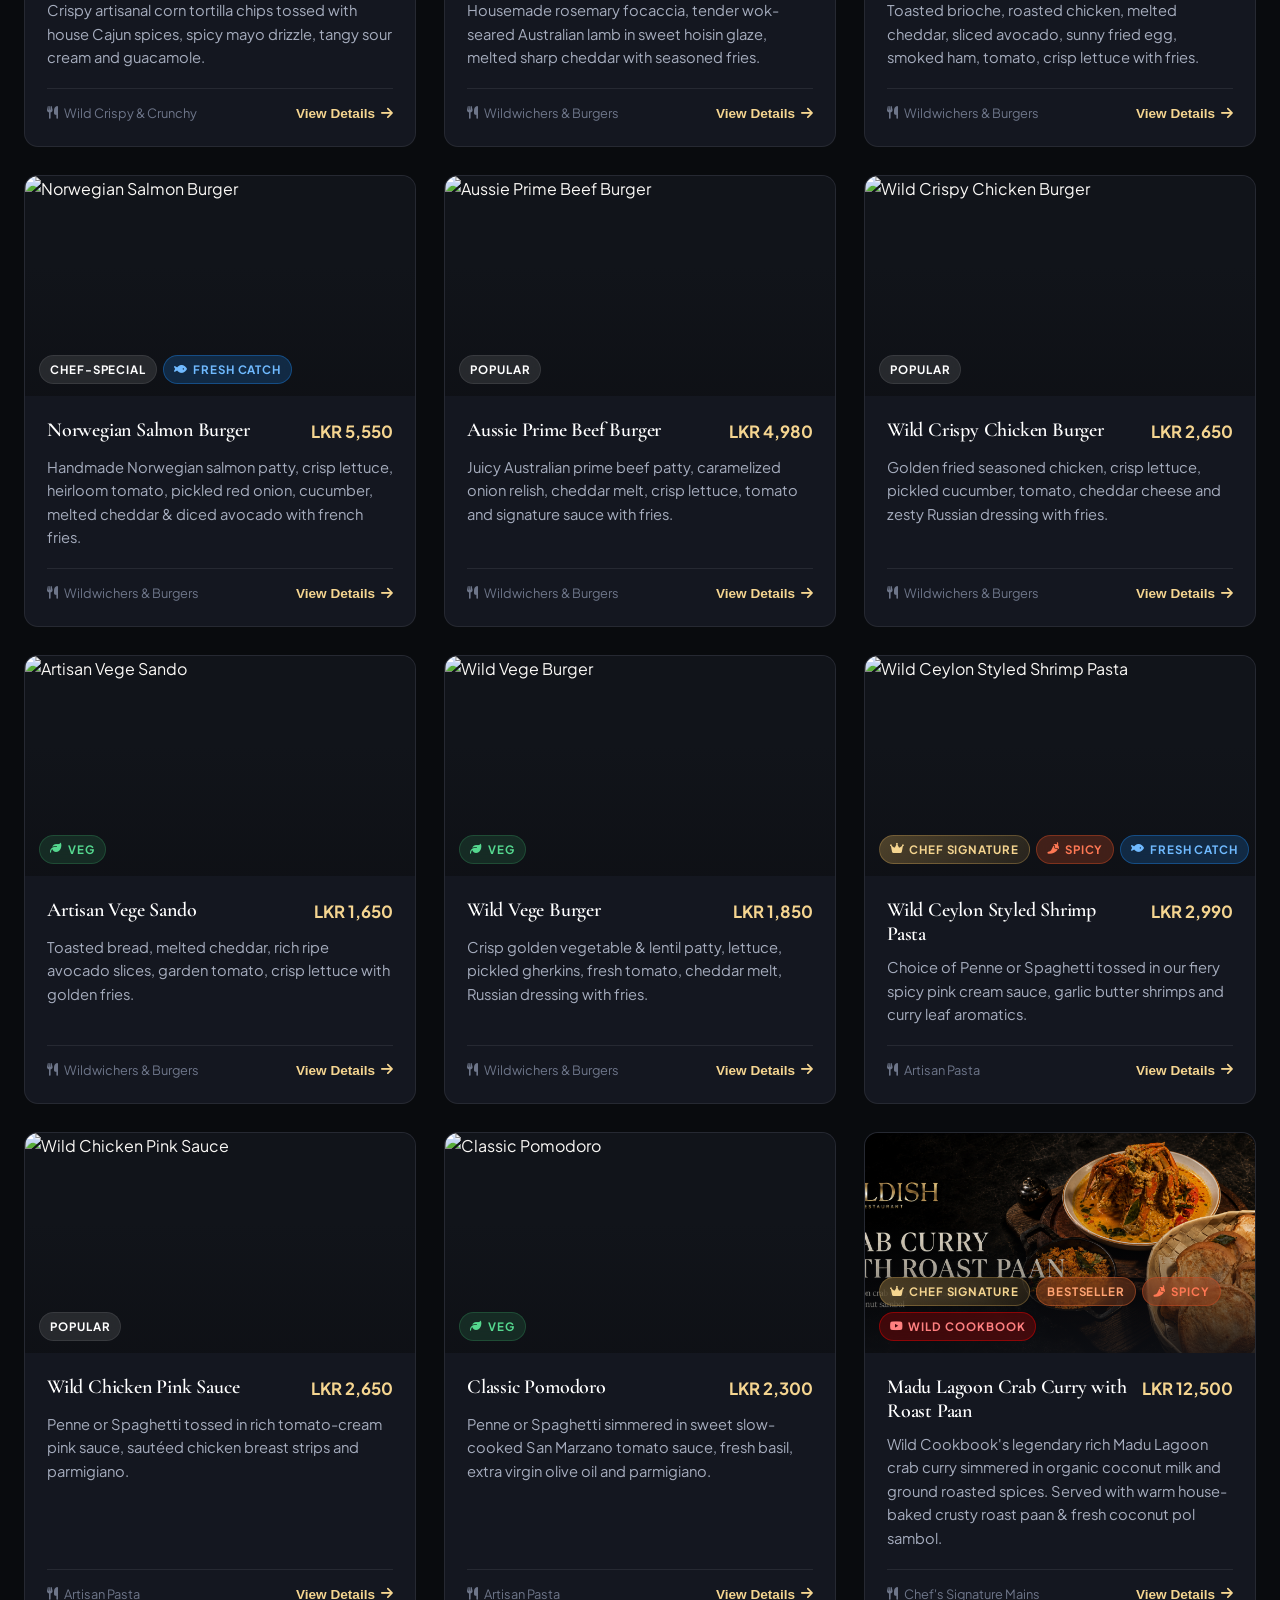
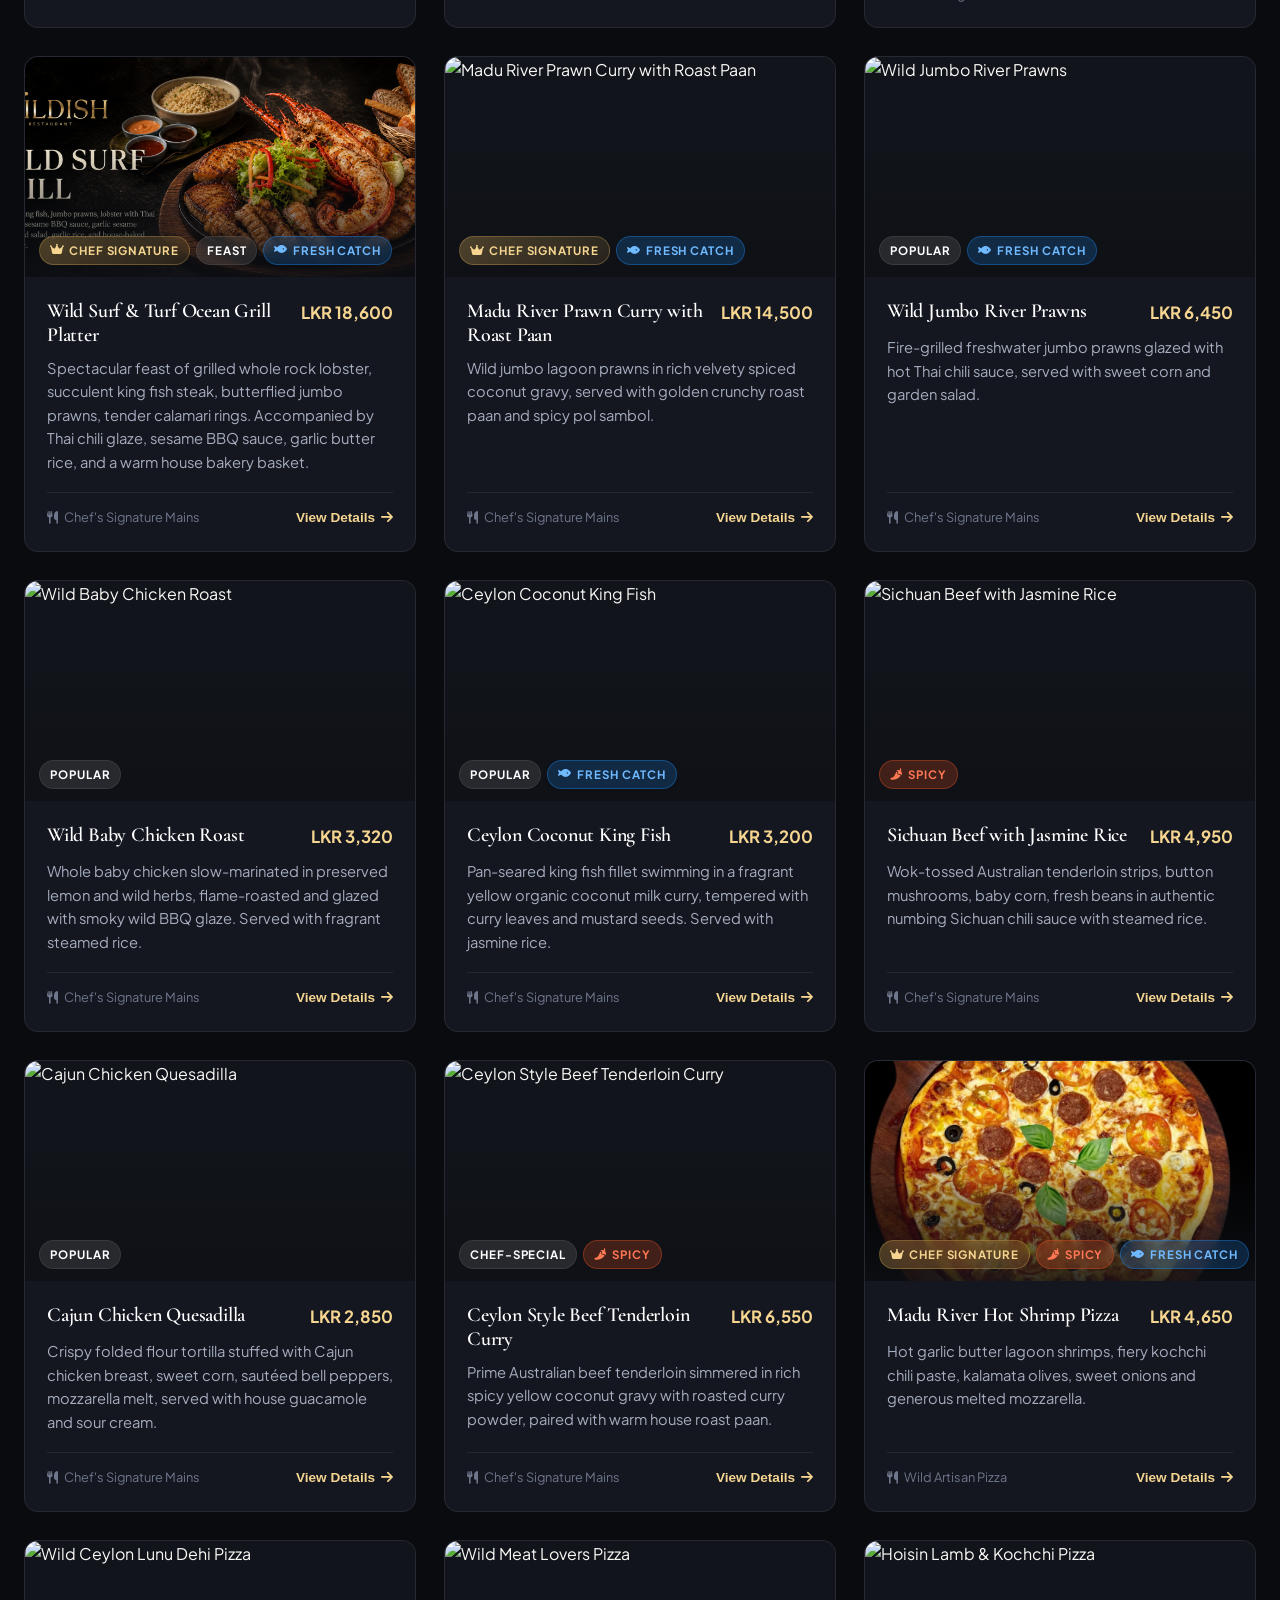
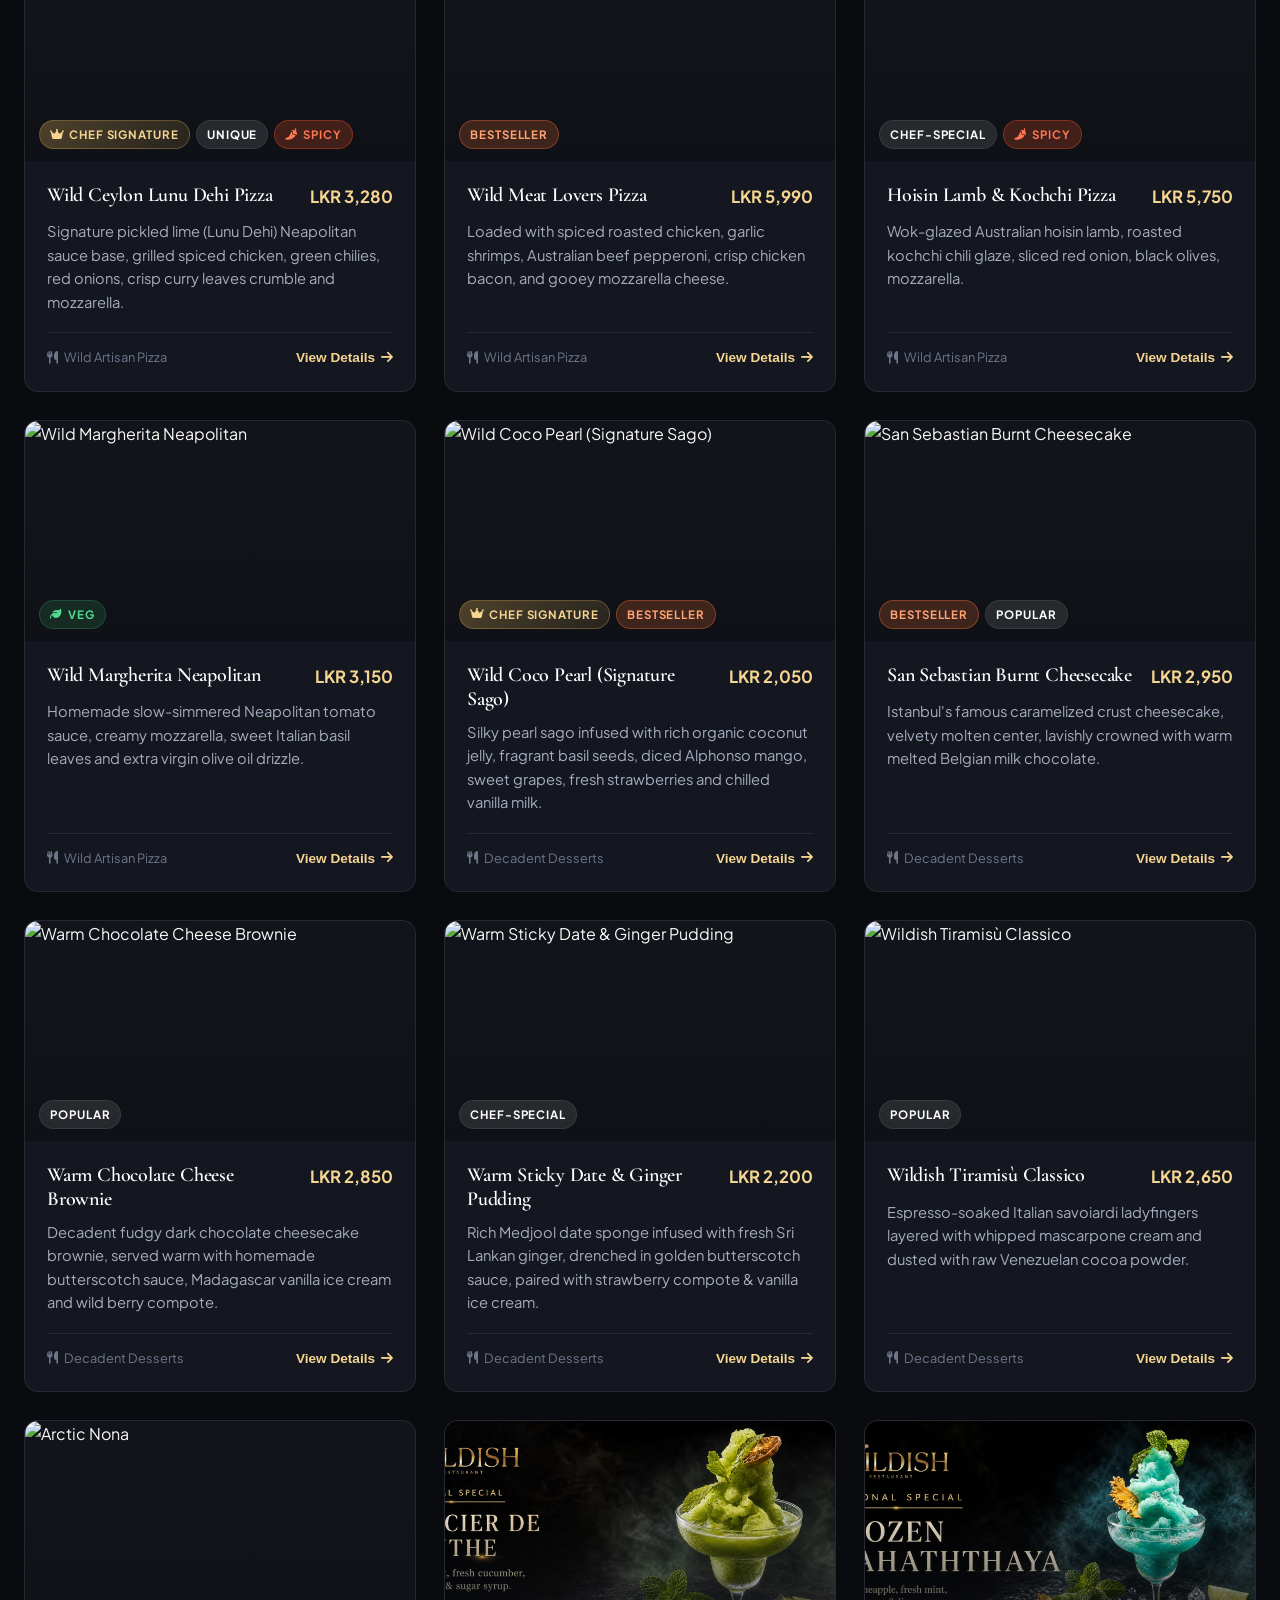
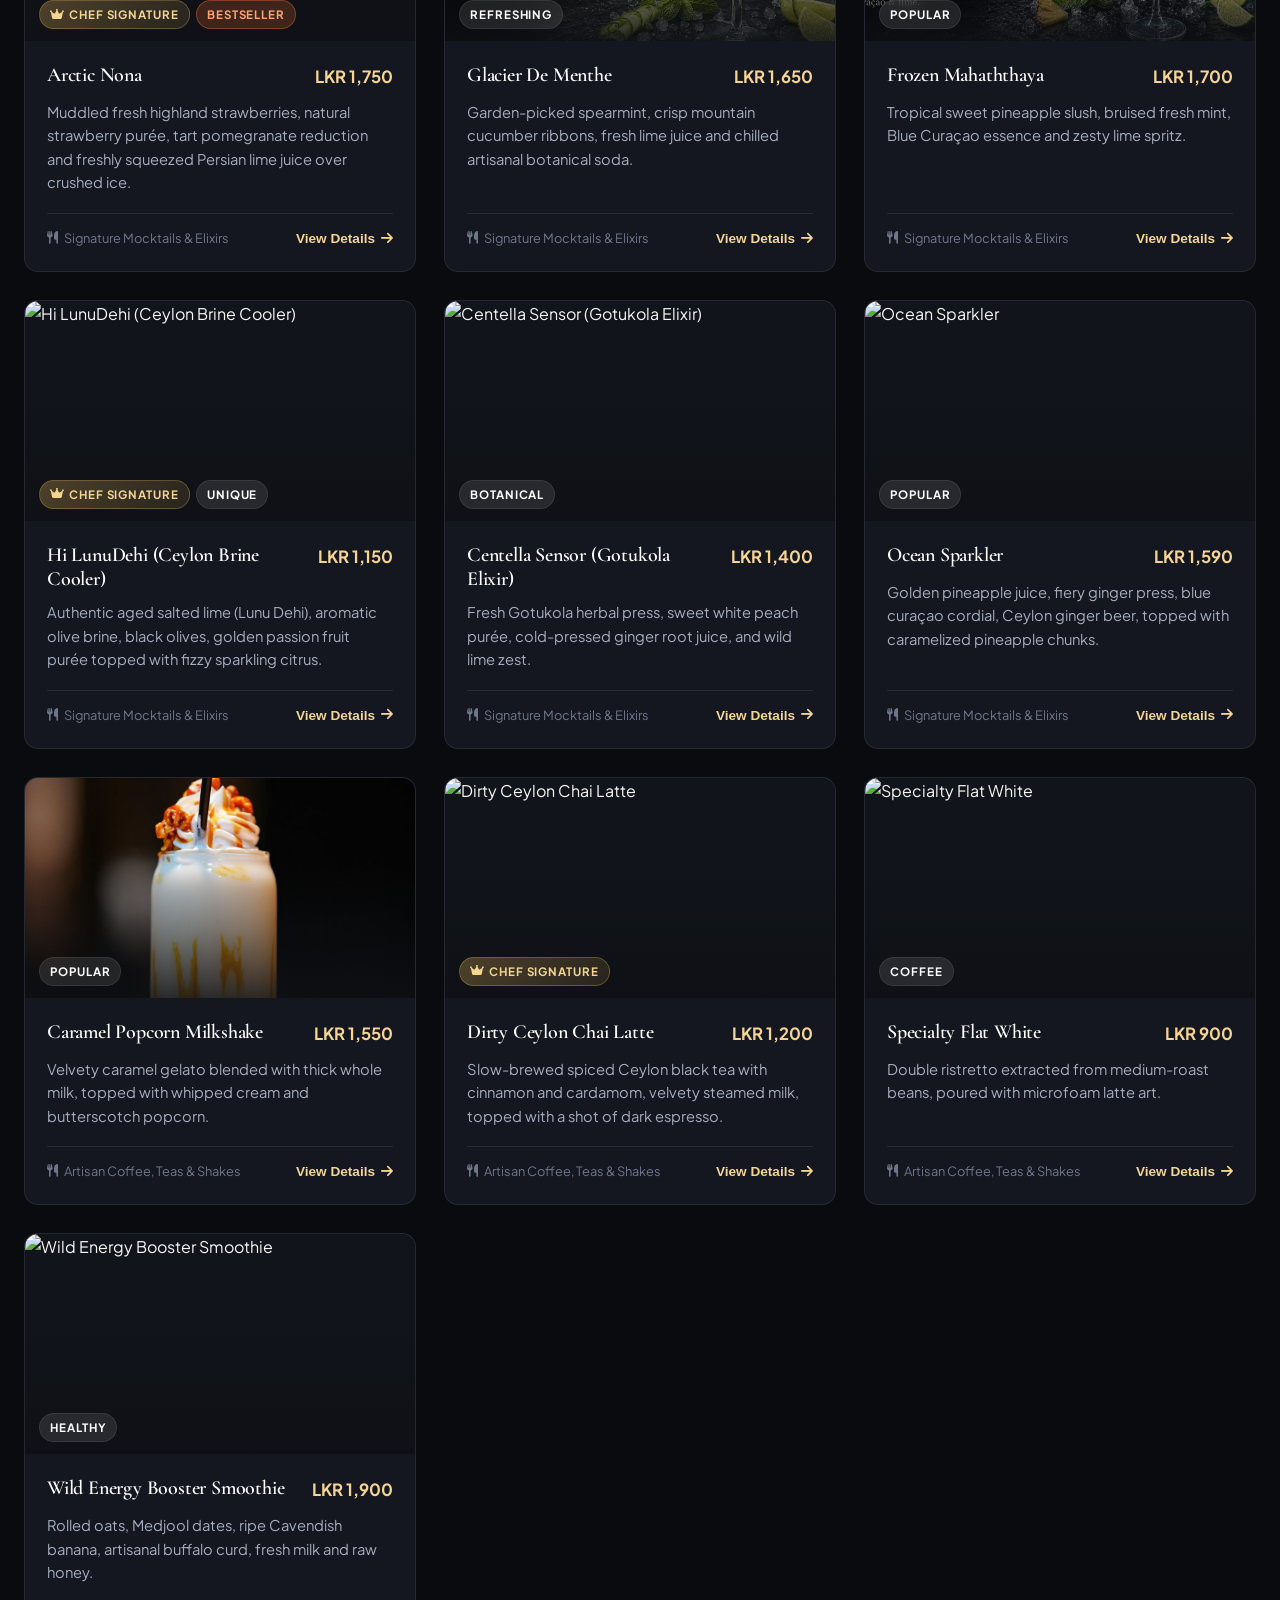
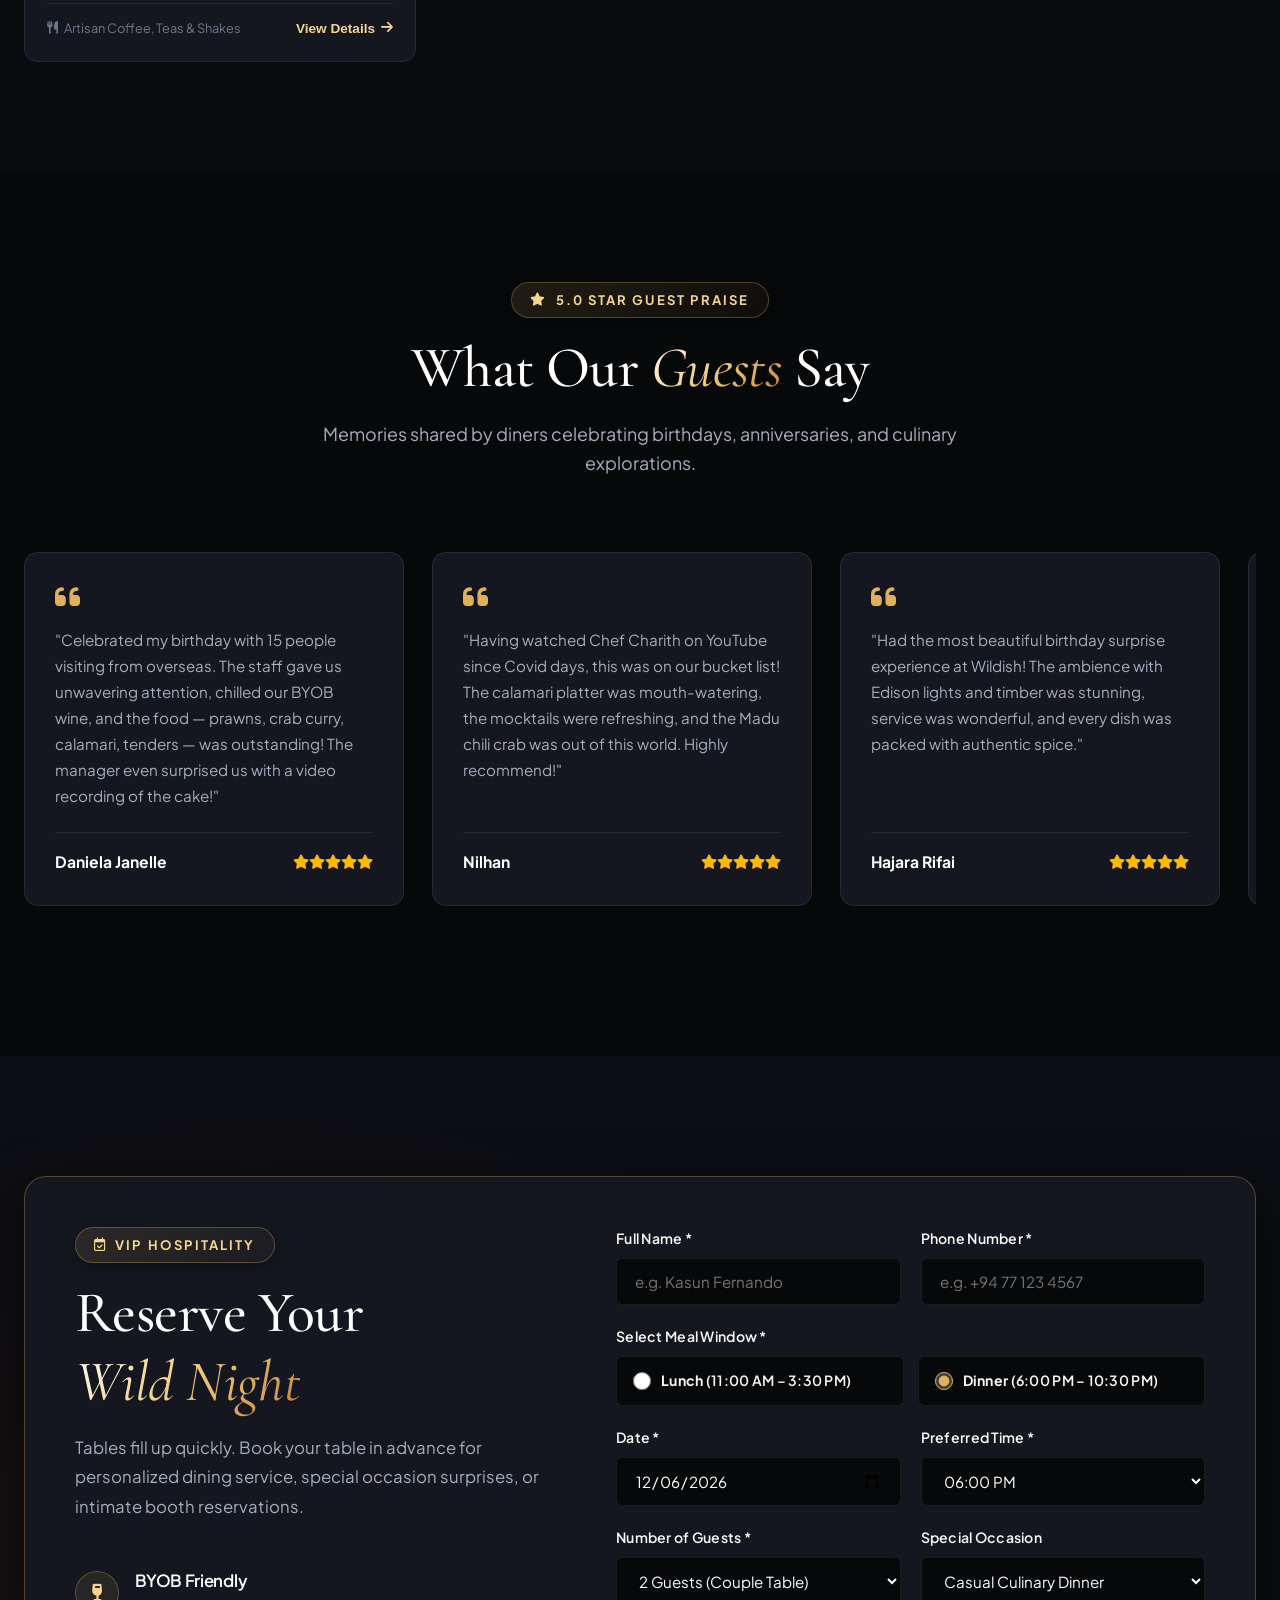
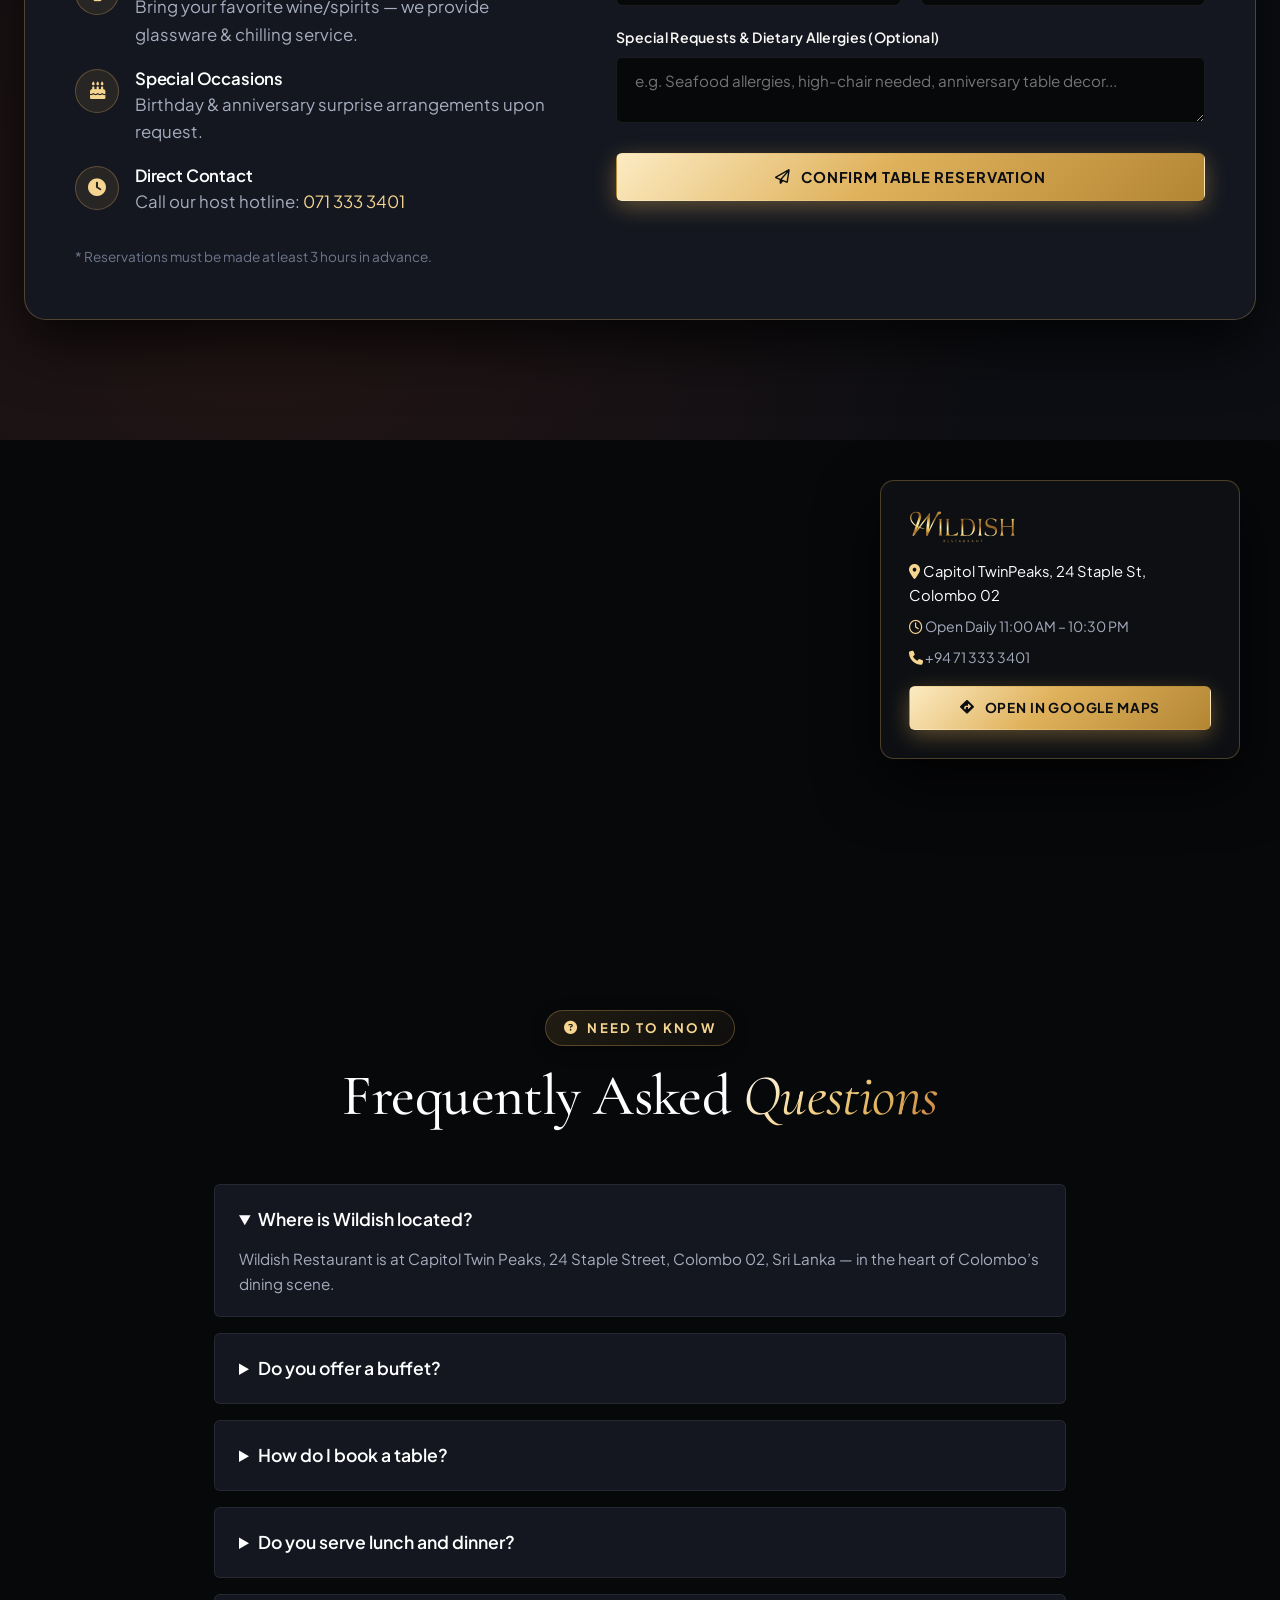
==== commit 79cca8e3: "feat: Add physics-based Culinary Atmospheric Steam Canvas Engine spawning volumetric vapor directly " ====
--- a/index.html
+++ b/index.html
@@ -1007,6 +1007,7 @@
   <!-- Scripts -->
   <script src="js/menu-data.js"></script>
   <script src="js/motion.js"></script>
+  <script src="js/atmosphere-engine.js"></script>
   <script src="js/reservation.js"></script>
   <script src="js/app.js"></script>
 </body>
--- a/css/components.css
+++ b/css/components.css
@@ -1812,7 +1812,7 @@
 }
 
 /* ==========================================================================
-   Realistic Culinary Dish Atmosphere Overlays (Steam, Sizzle, Frost)
+   Realistic Culinary Dish Atmosphere Overlays (HOVER ONLY)
    ========================================================================== */
 .dish-atmosphere-overlay {
   position: absolute;
@@ -1824,60 +1824,70 @@
   z-index: 4;
   overflow: hidden;
   border-radius: inherit;
-}
-
-/* 1. Hot Steam Atmosphere */
+  opacity: 0;
+  transition: opacity 0.5s cubic-bezier(0.16, 1, 0.3, 1);
+}
+
+/* Activate on Hover & when inside Active Inspector Modal */
+.signature-card:hover .dish-atmosphere-overlay,
+.dish-card:hover .dish-atmosphere-overlay,
+.signature-card:focus-within .dish-atmosphere-overlay,
+.dish-card:focus-within .dish-atmosphere-overlay,
+#dish-detail-modal.is-active .dish-atmosphere-overlay {
+  opacity: 1;
+}
+
+/* 1. Hot Steam Atmosphere (Screen Blended) */
+.atm-hot-steam {
+  mix-blend-mode: screen;
+}
+
 .atm-hot-steam .steam-wisp {
   position: absolute;
-  bottom: 15%;
-  width: 60px;
-  height: 90px;
-  border-radius: 50% 50% 40% 40%;
-  background: radial-gradient(ellipse at center bottom, rgba(255, 255, 255, 0.45) 0%, rgba(255, 240, 220, 0.25) 40%, transparent 75%);
-  filter: blur(10px);
-  transform-origin: bottom center;
+  bottom: 8%;
+  background: radial-gradient(ellipse at center bottom, rgba(255, 255, 255, 0.75) 0%, rgba(255, 235, 205, 0.4) 35%, rgba(255, 248, 240, 0.15) 60%, transparent 80%);
+  filter: url('#steam-blur-filter') blur(6px);
+  mix-blend-mode: screen;
+  pointer-events: none;
 }
 
 .atm-hot-steam .steam-wisp:nth-child(1) {
-  left: 25%;
-  animation: steamRiseOne 3.6s ease-in-out infinite;
+  left: 22%;
+  width: 90px;
+  height: 140px;
+  animation: organicSteamSwirl1 4.5s ease-in-out infinite;
 }
 
 .atm-hot-steam .steam-wisp:nth-child(2) {
-  left: 55%;
-  animation: steamRiseTwo 4.2s ease-in-out infinite 0.8s;
-  width: 75px;
-  height: 110px;
+  left: 52%;
+  width: 110px;
+  height: 160px;
+  animation: organicSteamSwirl2 5.2s ease-in-out infinite 0.9s;
 }
 
 .atm-hot-steam .steam-wisp:nth-child(3) {
-  left: 40%;
-  animation: steamRiseOne 3.9s ease-in-out infinite 1.6s;
-  width: 50px;
-  height: 80px;
-}
-
-/* Intensify on hover */
-.dish-card:hover .atm-hot-steam .steam-wisp,
-.signature-card:hover .atm-hot-steam .steam-wisp {
-  opacity: 0.85;
-  filter: blur(8px);
+  left: 36%;
+  width: 80px;
+  height: 120px;
+  animation: organicSteamSwirl1 4.8s ease-in-out infinite 1.8s;
 }
 
 /* 2. Fire & Sizzle Atmosphere */
 .atm-fire-sizzle {
+  mix-blend-mode: screen;
   background: radial-gradient(circle at 50% 65%, rgba(217, 79, 38, 0.12) 0%, transparent 60%);
 }
 
 .atm-fire-sizzle .sizzle-heat-wave {
   position: absolute;
-  bottom: 10%;
-  left: 15%;
-  width: 70%;
-  height: 60%;
-  background: radial-gradient(ellipse at center, rgba(255, 140, 0, 0.2) 0%, transparent 70%);
-  filter: blur(12px);
-  animation: heatHazeRipple 2.8s ease-in-out infinite;
+  bottom: 5%;
+  left: 10%;
+  width: 80%;
+  height: 70%;
+  background: radial-gradient(ellipse at center, rgba(255, 120, 30, 0.28) 0%, rgba(255, 180, 50, 0.12) 45%, transparent 75%);
+  filter: url('#heat-haze-filter') blur(8px);
+  mix-blend-mode: screen;
+  animation: heatHazeRipple 3s ease-in-out infinite;
 }
 
 .atm-fire-sizzle .ember-spark {
@@ -1911,29 +1921,17 @@
 
 /* 3. Chilled & Frost Atmosphere */
 .atm-chilled-frost {
+  mix-blend-mode: screen;
   background: radial-gradient(circle at 50% 30%, rgba(135, 206, 250, 0.12) 0%, transparent 60%);
 }
 
 .atm-chilled-frost .frost-mist {
   position: absolute;
-  top: 15%;
-  width: 70px;
-  height: 70px;
-  border-radius: 50%;
-  background: radial-gradient(circle, rgba(224, 247, 255, 0.5) 0%, rgba(179, 229, 252, 0.2) 50%, transparent 75%);
-  filter: blur(12px);
-}
-
-.atm-chilled-frost .frost-mist:nth-child(1) {
-  left: 20%;
-  animation: frostVaporDrift 4s ease-in-out infinite;
-}
-
-.atm-chilled-frost .frost-mist:nth-child(2) {
-  right: 25%;
-  animation: frostVaporDrift 4.5s ease-in-out infinite 1.2s;
-  width: 90px;
-  height: 90px;
+  top: 10%;
+  background: radial-gradient(circle, rgba(210, 245, 255, 0.65) 0%, rgba(180, 230, 255, 0.25) 45%, transparent 75%);
+  filter: blur(10px);
+  mix-blend-mode: screen;
+  animation: iceCondensationBreath 5s ease-in-out infinite;
 }
 
 .atm-chilled-frost .frost-gleam {
@@ -1948,76 +1946,8 @@
   animation: crystalGleam 3.2s ease-in-out infinite;
 }
 
-/* ==========================================================================
-   Photorealistic Optical Blending (Mix-Blend-Mode Screen + SVG Displacement)
-   ========================================================================== */
+/* Cinemagraph gentle breathing on hover */
 .dish-card:hover .dish-img-wrap img,
 .signature-card:hover .signature-img-wrap img {
   animation: cinemagraphGentleDrift 6s ease-in-out infinite;
 }
-
-/* Organic Steam Wisps with Realistic Smoke Texturing & Optical Dispersion */
-.atm-hot-steam {
-  mix-blend-mode: screen;
-}
-
-.atm-hot-steam .steam-wisp {
-  position: absolute;
-  bottom: 8%;
-  background: radial-gradient(ellipse at center bottom, rgba(255, 255, 255, 0.75) 0%, rgba(255, 235, 205, 0.4) 35%, rgba(255, 248, 240, 0.15) 60%, transparent 80%);
-  filter: url('#steam-blur-filter') blur(6px);
-  mix-blend-mode: screen;
-  pointer-events: none;
-}
-
-.atm-hot-steam .steam-wisp:nth-child(1) {
-  left: 22%;
-  width: 90px;
-  height: 140px;
-  animation: organicSteamSwirl1 4.5s ease-in-out infinite;
-}
-
-.atm-hot-steam .steam-wisp:nth-child(2) {
-  left: 52%;
-  width: 110px;
-  height: 160px;
-  animation: organicSteamSwirl2 5.2s ease-in-out infinite 0.9s;
-}
-
-.atm-hot-steam .steam-wisp:nth-child(3) {
-  left: 36%;
-  width: 80px;
-  height: 120px;
-  animation: organicSteamSwirl1 4.8s ease-in-out infinite 1.8s;
-}
-
-/* Fire & Sizzle with Heat Haze Refraction */
-.atm-fire-sizzle {
-  mix-blend-mode: screen;
-}
-
-.atm-fire-sizzle .sizzle-heat-wave {
-  position: absolute;
-  bottom: 5%;
-  left: 10%;
-  width: 80%;
-  height: 70%;
-  background: radial-gradient(ellipse at center, rgba(255, 120, 30, 0.28) 0%, rgba(255, 180, 50, 0.12) 45%, transparent 75%);
-  filter: url('#heat-haze-filter') blur(8px);
-  mix-blend-mode: screen;
-  animation: heatHazeRipple 3s ease-in-out infinite;
-}
-
-/* Chilled Condensation Mist */
-.atm-chilled-frost {
-  mix-blend-mode: screen;
-}
-
-.atm-chilled-frost .frost-mist {
-  position: absolute;
-  top: 10%;
-  background: radial-gradient(circle, rgba(210, 245, 255, 0.65) 0%, rgba(180, 230, 255, 0.25) 45%, transparent 75%);
-  filter: blur(10px);
-  mix-blend-mode: screen;
-  animation: iceCondensationBreath 5s ease-in-out infinite;
-}
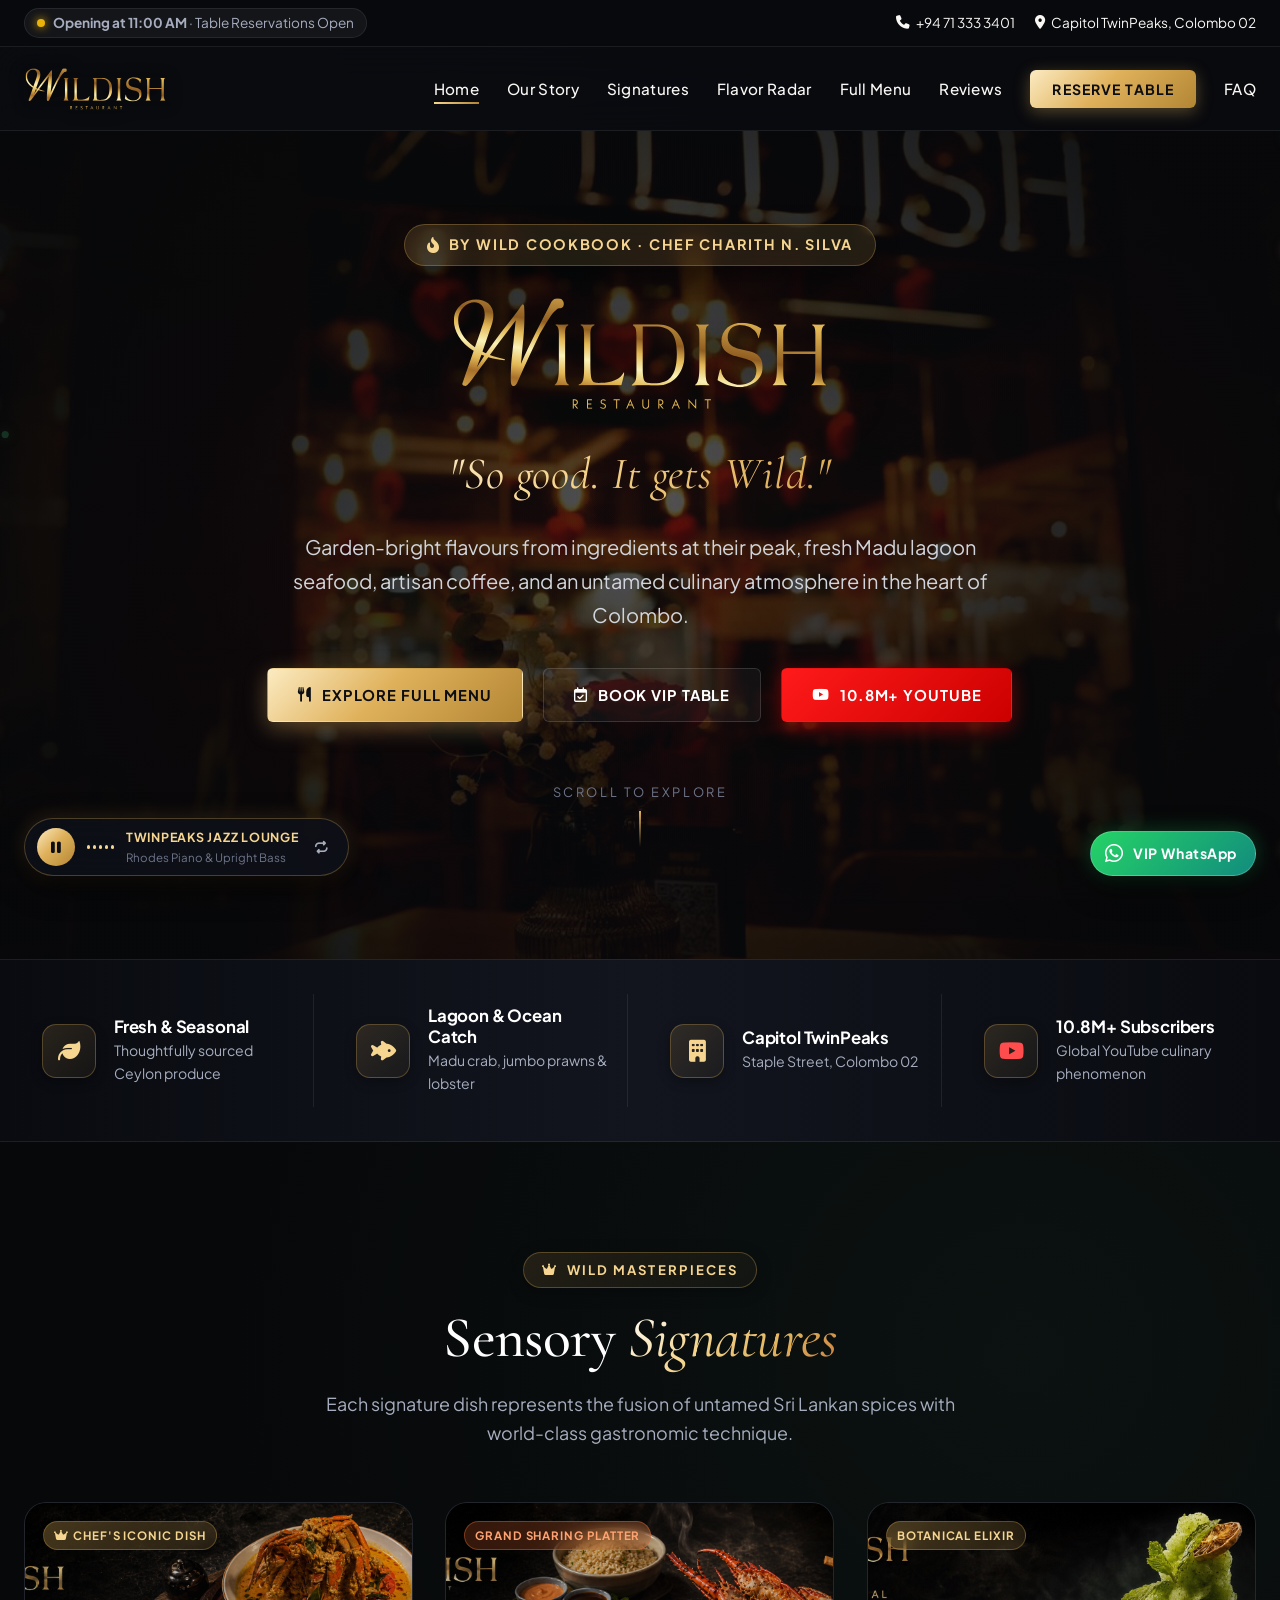
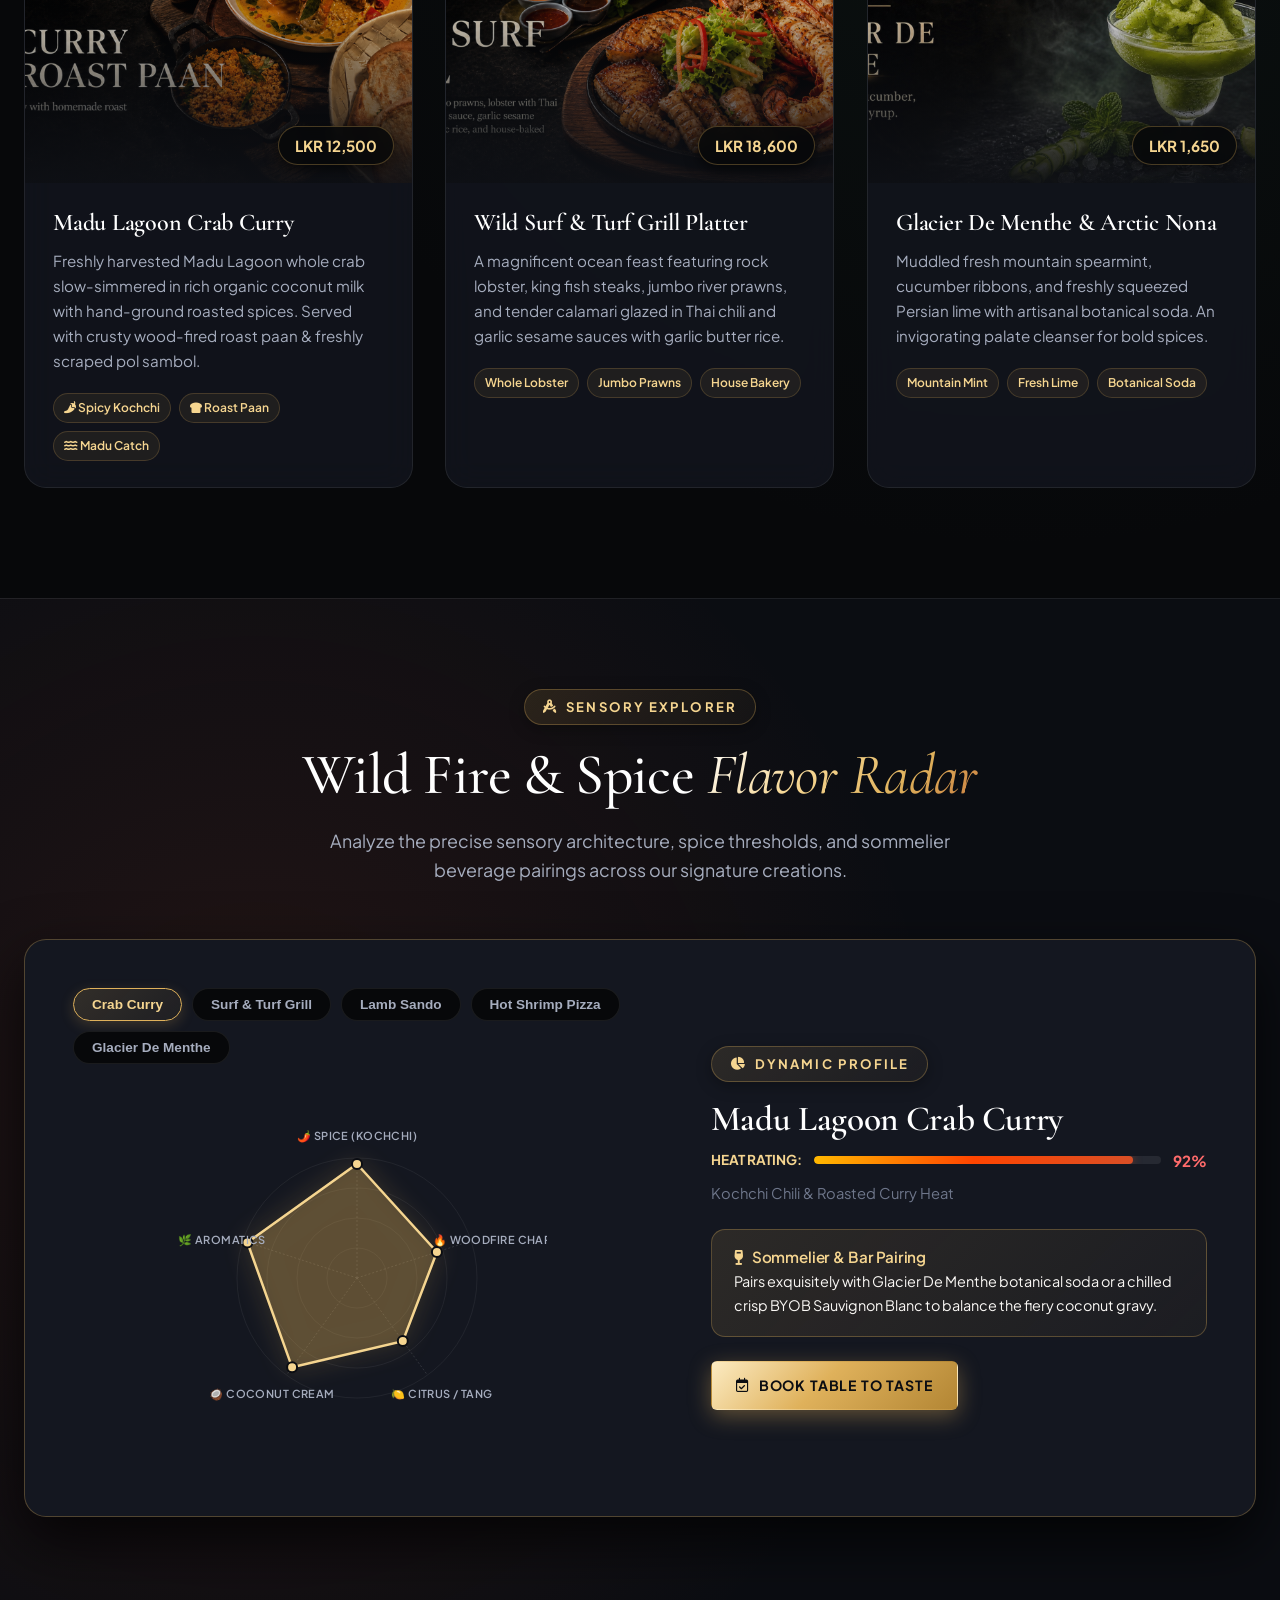
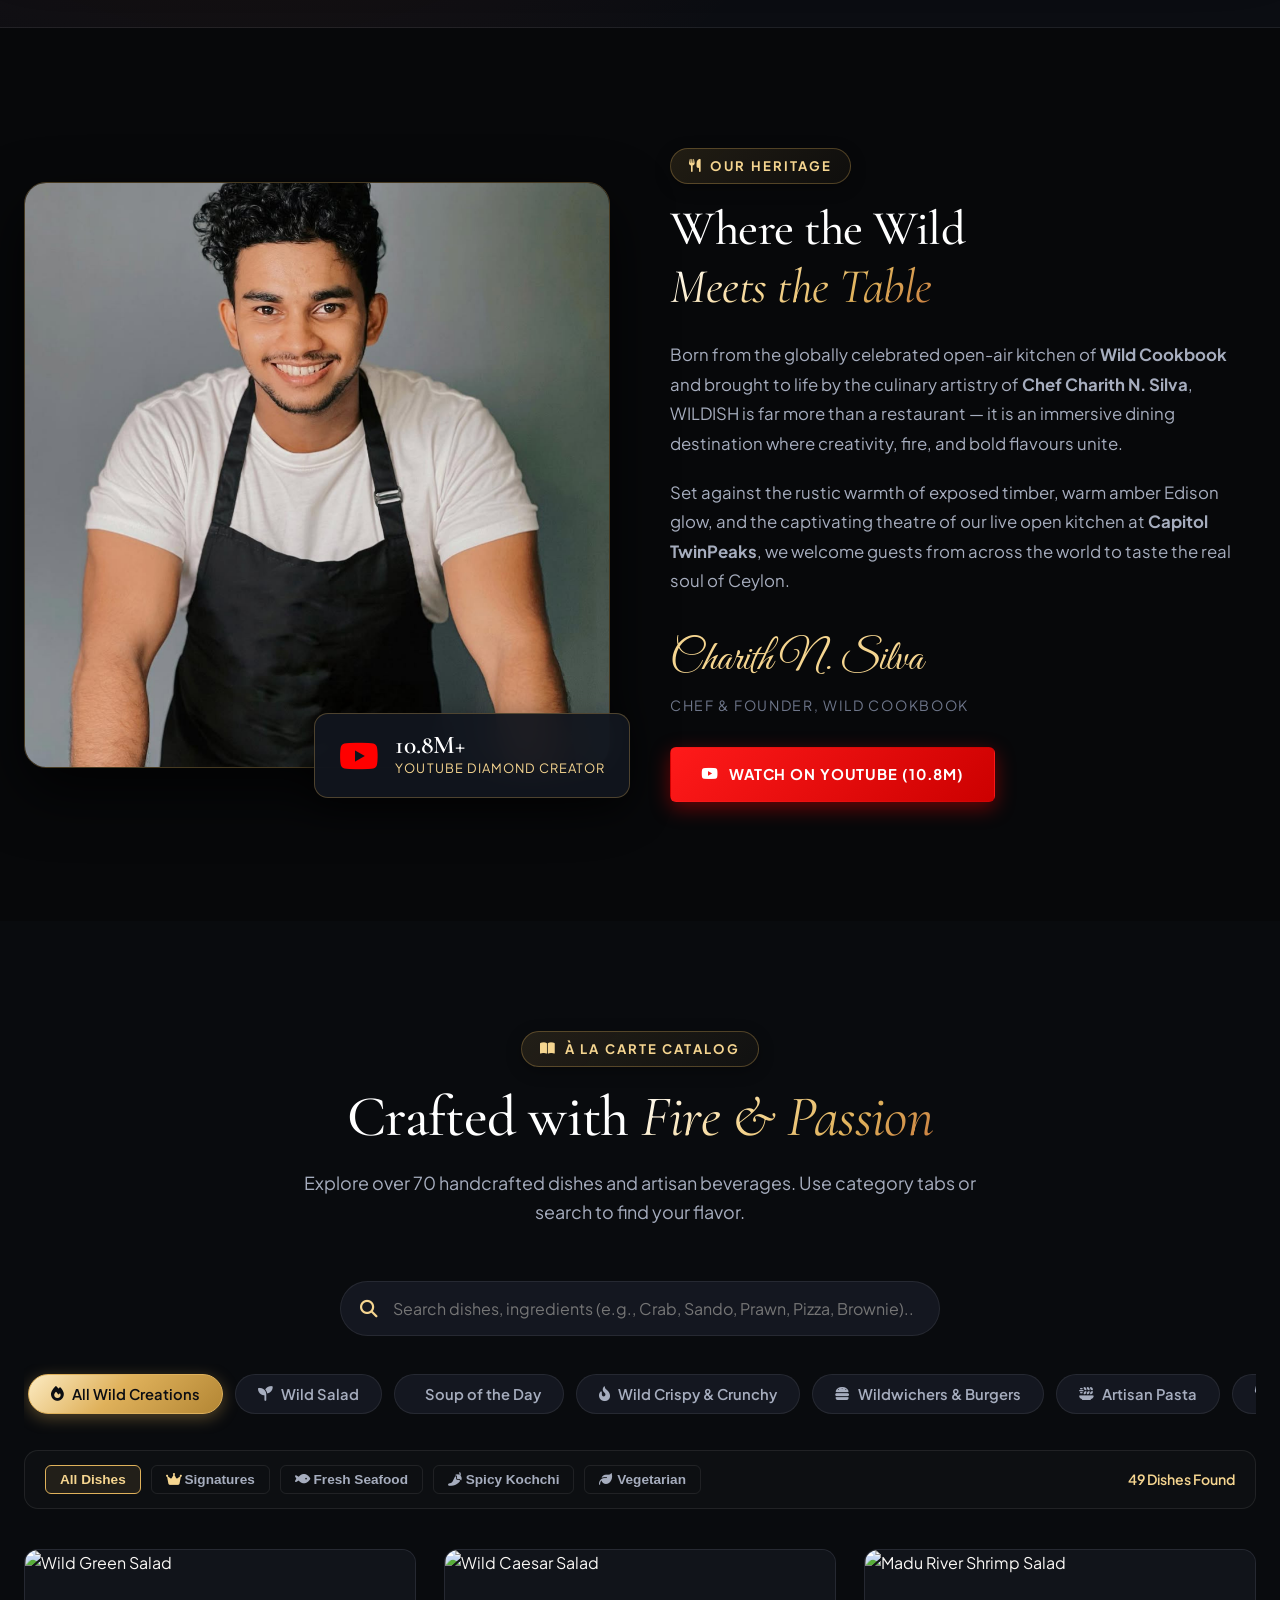
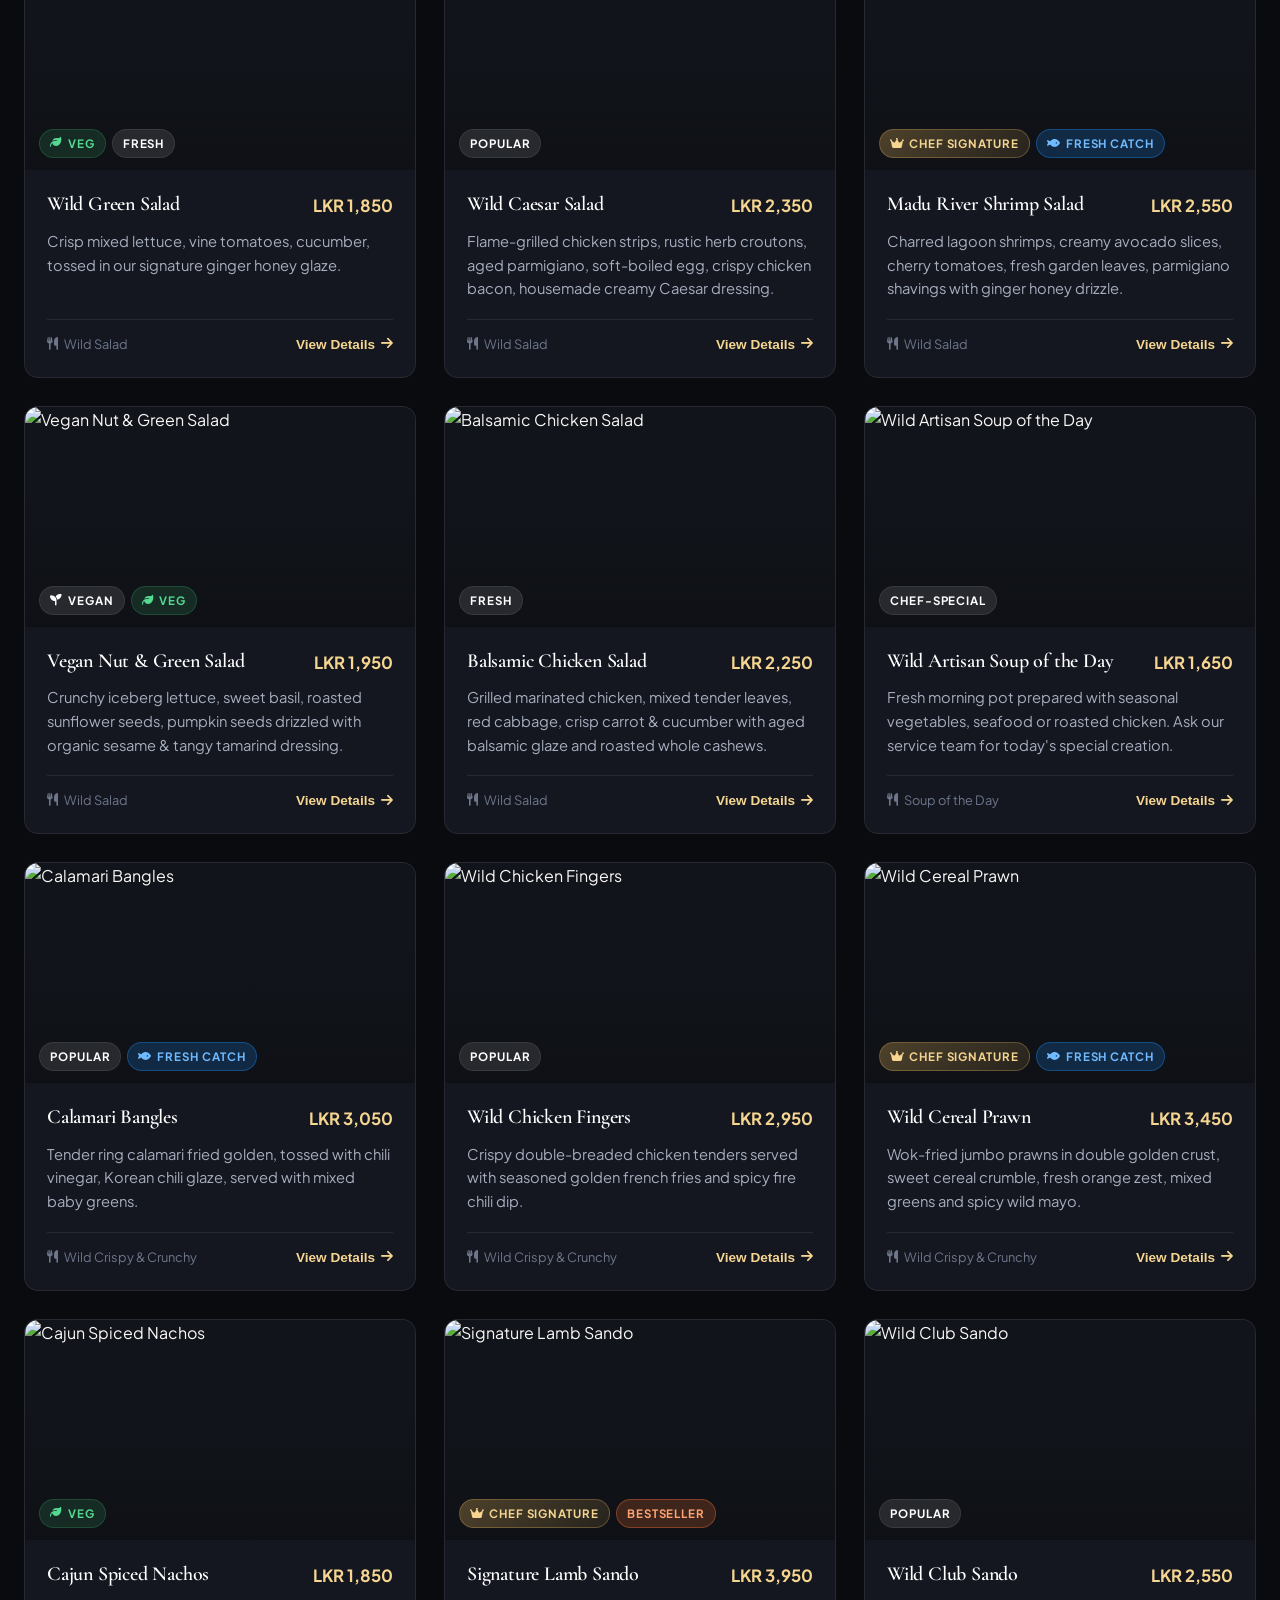
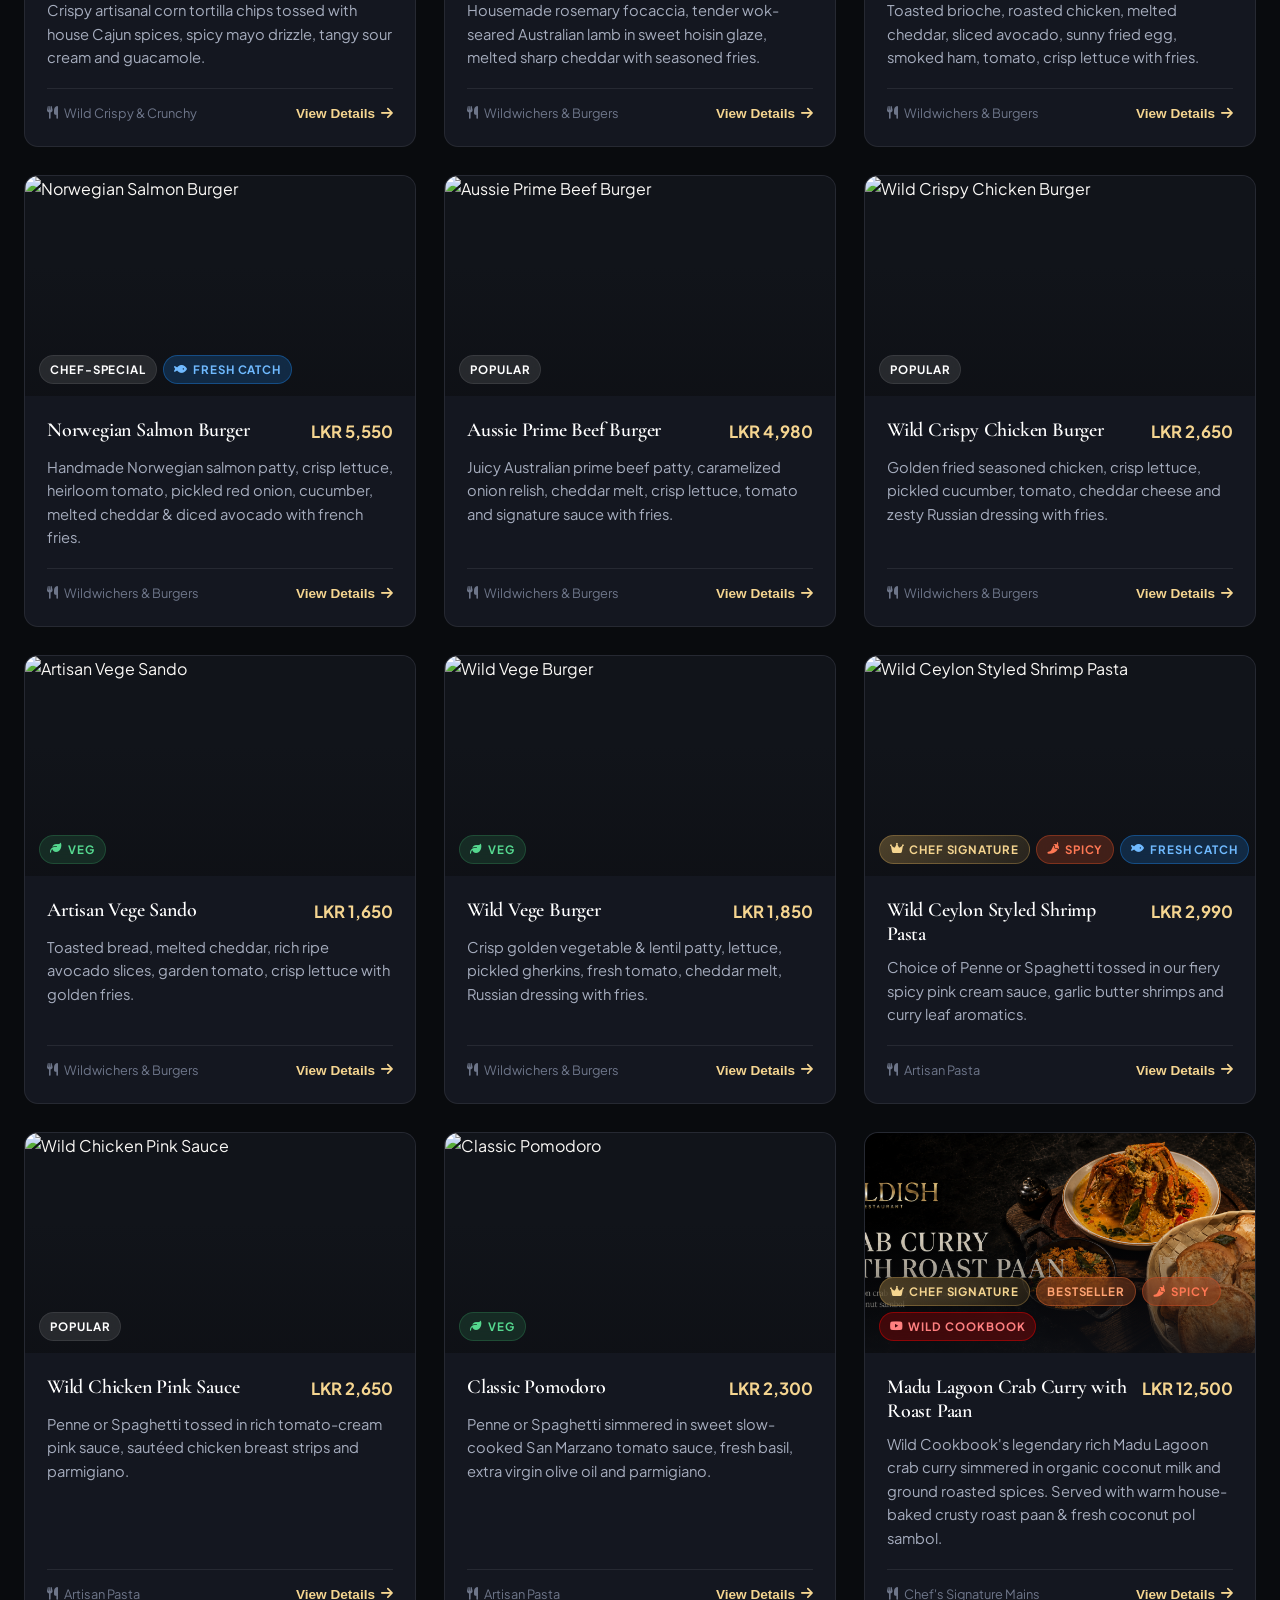
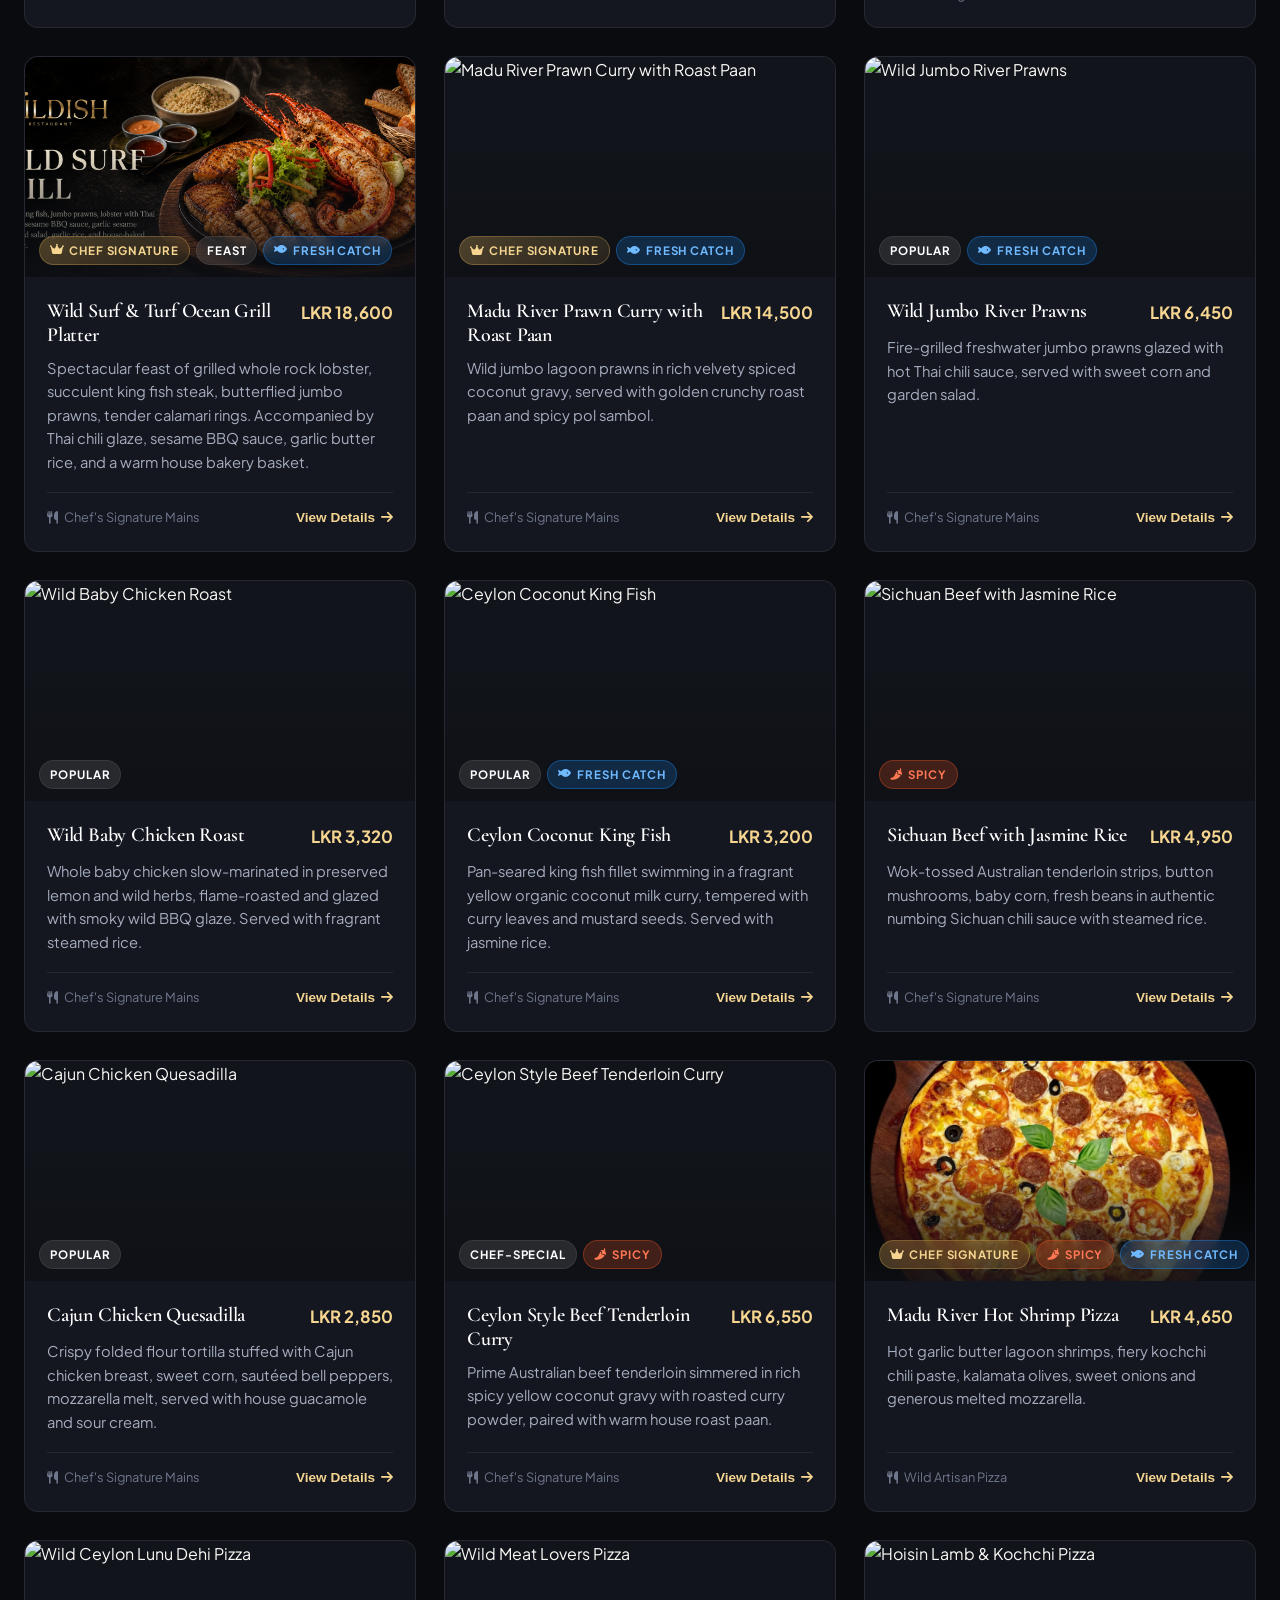
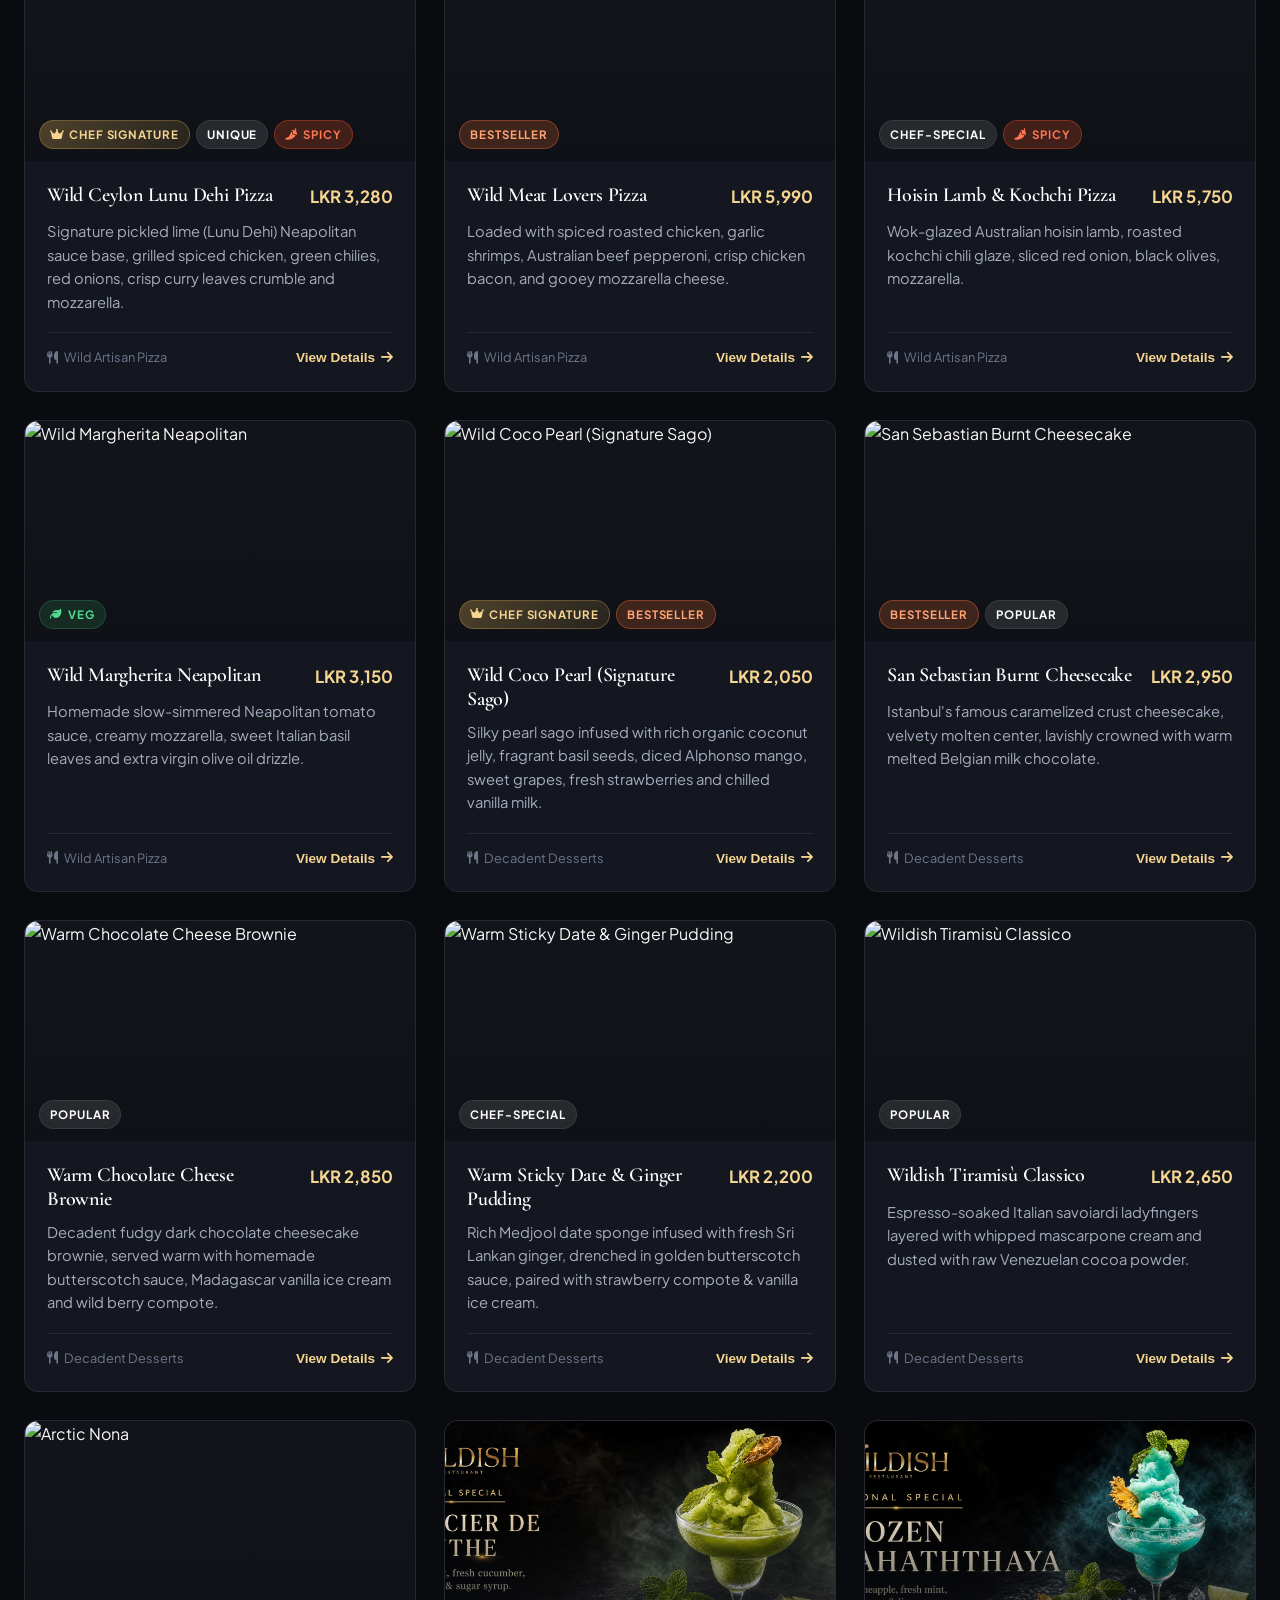
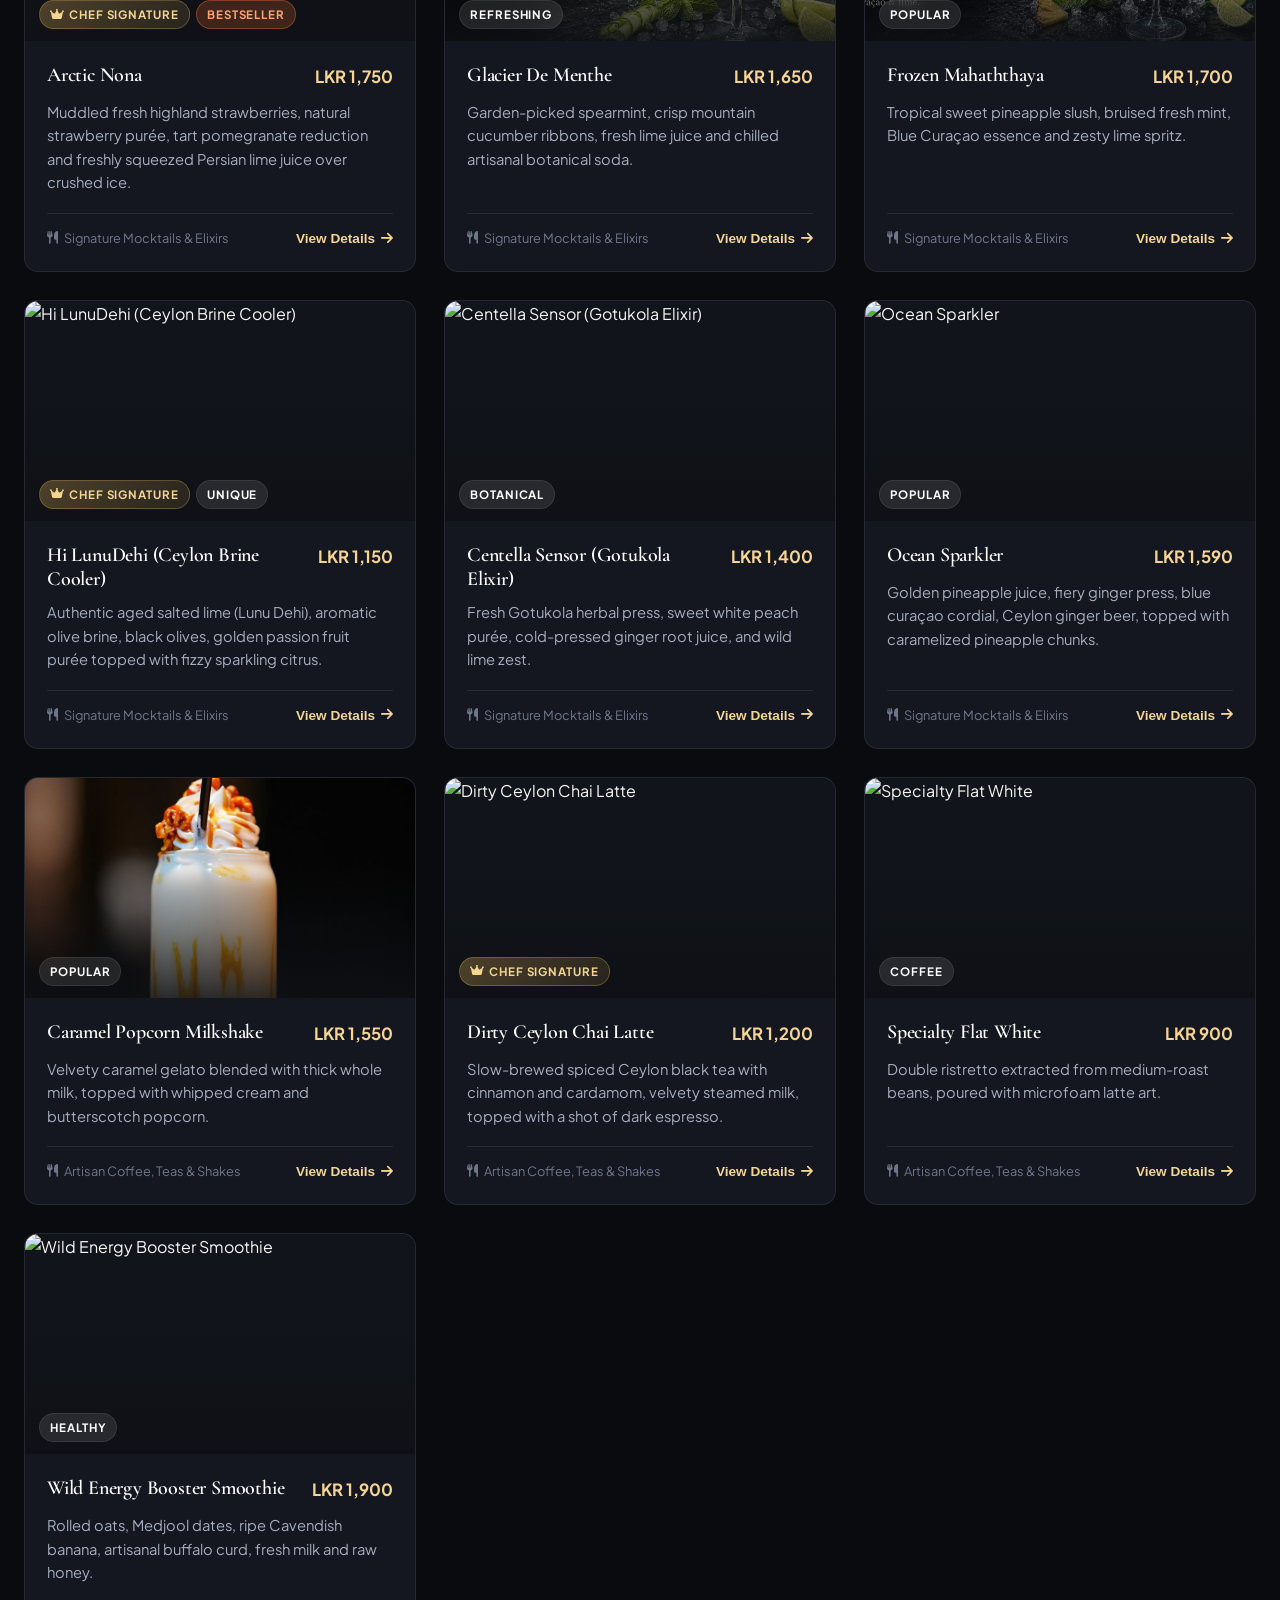
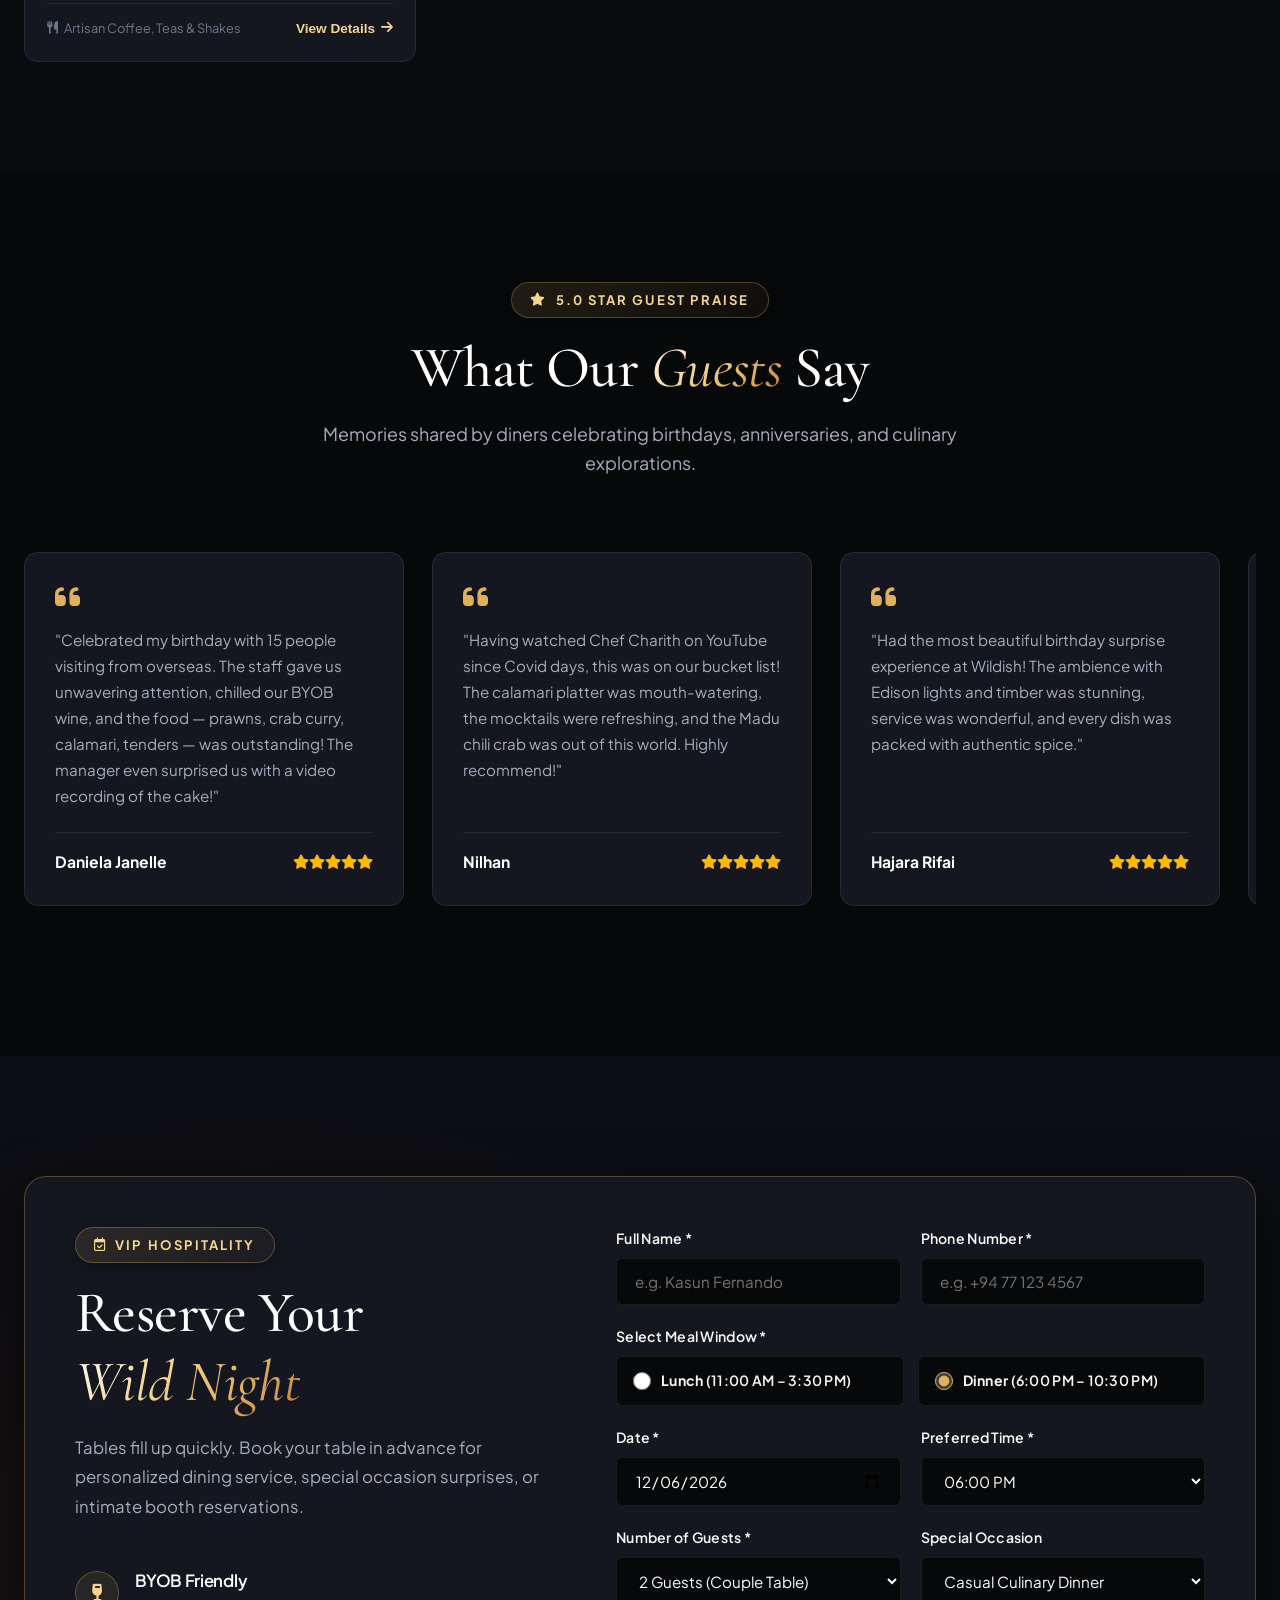
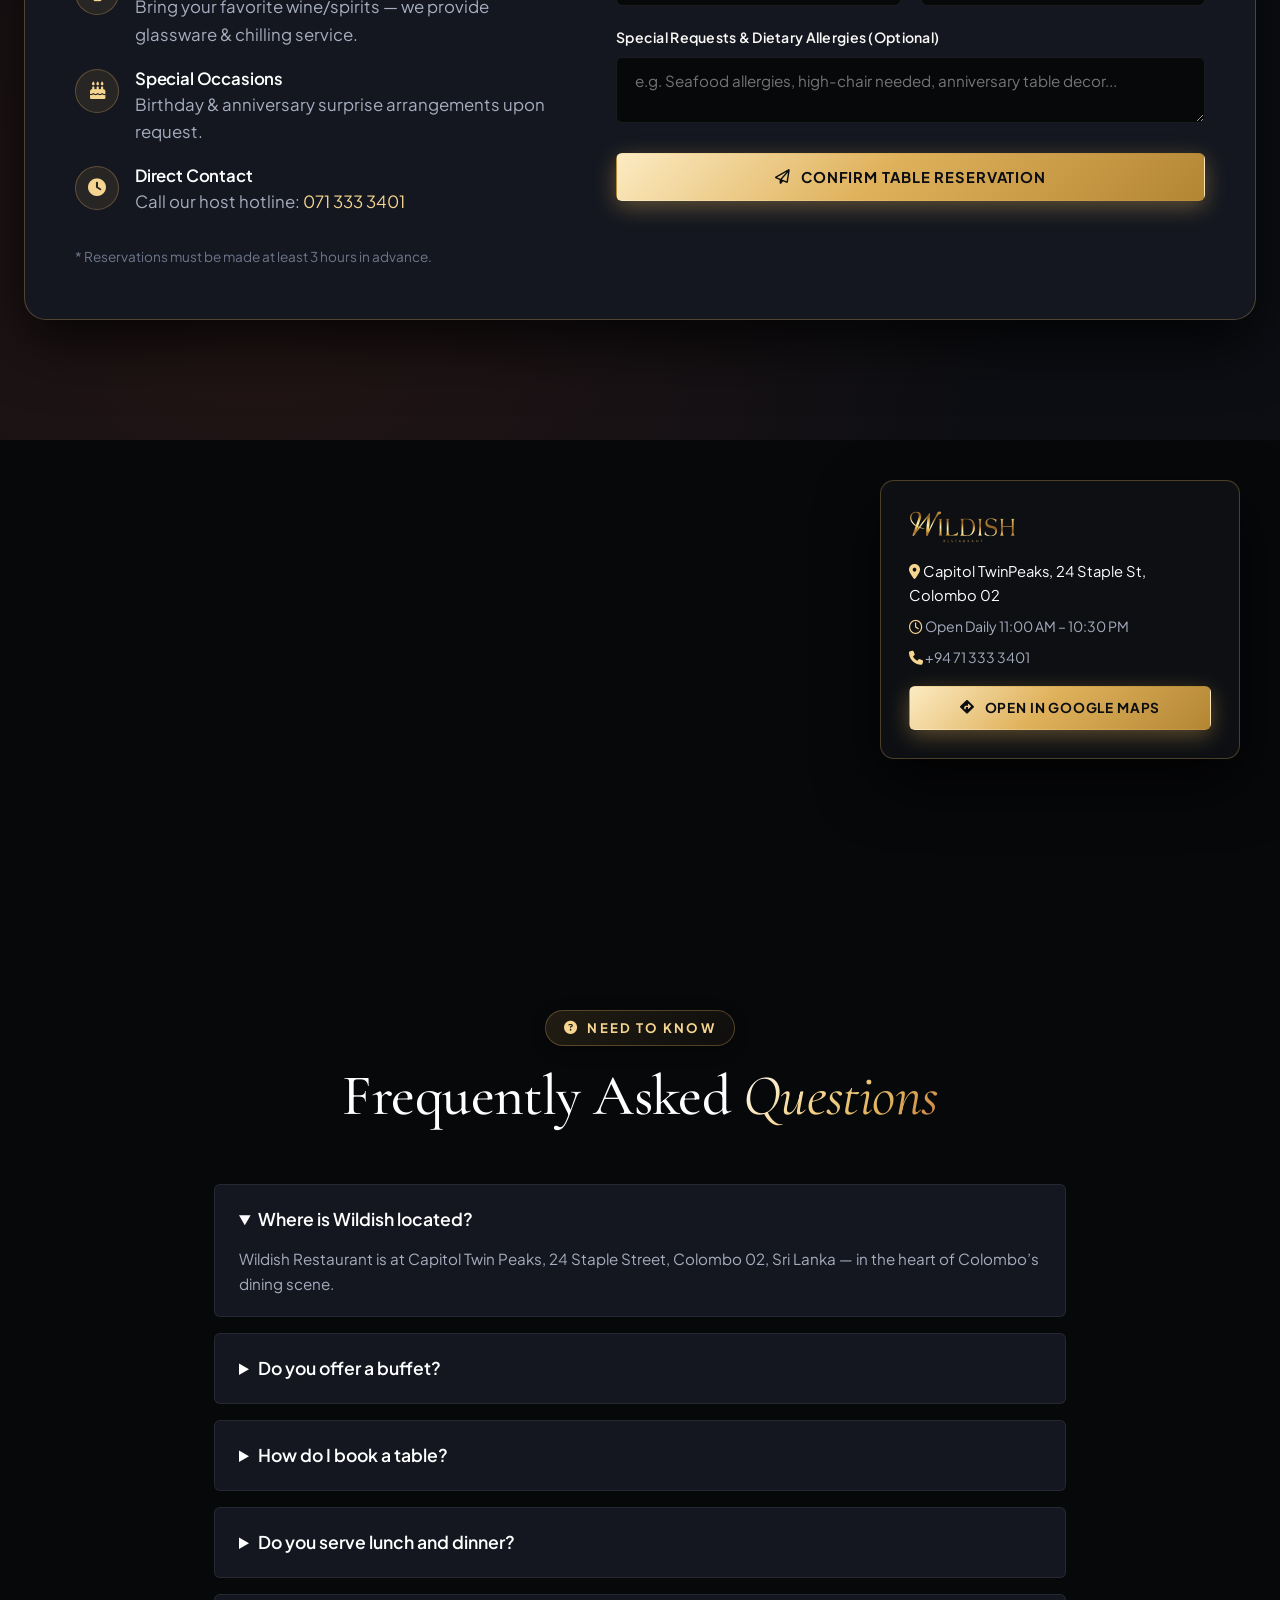
==== commit 464c38ca: "refactor: Remove artificial steam overlays to restore pristine, luxury high-definition food photogra" ====
--- a/index.html
+++ b/index.html
@@ -172,25 +172,6 @@
   </script>
 <body>
 
-  <!-- Hidden SVG Optical Shaders (Steam Turbulence & Heat Haze Displacement) -->
-  <svg style="position: absolute; width: 0; height: 0; pointer-events: none; opacity: 0;" aria-hidden="true">
-    <defs>
-      <filter id="heat-haze-filter" x="-20%" y="-20%" width="140%" height="140%">
-        <feTurbulence type="fractalNoise" baseFrequency="0.025 0.08" numOctaves="2" result="noise">
-          <animate attributeName="baseFrequency" dur="6s" values="0.025 0.08; 0.035 0.12; 0.025 0.08" repeatCount="indefinite" />
-        </feTurbulence>
-        <feDisplacementMap in="SourceGraphic" in2="noise" scale="5" xChannelSelector="R" yChannelSelector="G" />
-      </filter>
-      <filter id="steam-blur-filter" x="-30%" y="-30%" width="160%" height="160%">
-        <feTurbulence type="fractalNoise" baseFrequency="0.015 0.03" numOctaves="3" result="warp">
-          <animate attributeName="baseFrequency" dur="7s" values="0.015 0.03; 0.022 0.045; 0.015 0.03" repeatCount="indefinite" />
-        </feTurbulence>
-        <feDisplacementMap in="SourceGraphic" in2="warp" scale="10" xChannelSelector="R" yChannelSelector="G" />
-        <feGaussianBlur stdDeviation="5" />
-      </filter>
-    </defs>
-  </svg>
-
   <!-- ===== TOP ANNOUNCEMENT BAR ===== -->
   <div class="top-bar">
     <div class="container top-bar-inner">
@@ -342,12 +323,6 @@
           <div class="signature-img-wrap">
             <img src="assets/images/crab-curry.png" alt="Madu Lagoon Crab Curry with Roast Paan" loading="lazy" />
             <div class="signature-img-overlay"></div>
-            <!-- Hot Culinary Steam Atmosphere -->
-            <div class="dish-atmosphere-overlay atm-hot-steam" title="Piping Hot Coconut Curry">
-              <div class="steam-wisp"></div>
-              <div class="steam-wisp"></div>
-              <div class="steam-wisp"></div>
-            </div>
             <span class="dish-badge badge-signature signature-badge-top"><i class="fa-solid fa-crown"></i> Chef's Iconic Dish</span>
             <div class="signature-price-tag">LKR 12,500</div>
           </div>
@@ -368,13 +343,6 @@
           <div class="signature-img-wrap">
             <img src="assets/images/wild-surf-grill.png" alt="Wild Surf & Turf Grill" loading="lazy" />
             <div class="signature-img-overlay"></div>
-            <!-- Fire & Sizzle Atmosphere -->
-            <div class="dish-atmosphere-overlay atm-fire-sizzle" title="Wood-Fired Sizzle & Embers">
-              <div class="sizzle-heat-wave"></div>
-              <div class="ember-spark"></div>
-              <div class="ember-spark"></div>
-              <div class="ember-spark"></div>
-            </div>
             <span class="dish-badge badge-popular signature-badge-top">Grand Sharing Platter</span>
             <div class="signature-price-tag">LKR 18,600</div>
           </div>
@@ -395,12 +363,6 @@
           <div class="signature-img-wrap">
             <img src="assets/images/glacier-de-menthe.jpg" alt="Glacier De Menthe Mocktail" loading="lazy" />
             <div class="signature-img-overlay"></div>
-            <!-- Chilled & Frost Atmosphere -->
-            <div class="dish-atmosphere-overlay atm-chilled-frost" title="Chilled Botanical Mist">
-              <div class="frost-mist"></div>
-              <div class="frost-mist"></div>
-              <div class="frost-gleam"></div>
-            </div>
             <span class="dish-badge badge-signature signature-badge-top">Botanical Elixir</span>
             <div class="signature-price-tag">LKR 1,650</div>
           </div>
@@ -1007,7 +969,6 @@
   <!-- Scripts -->
   <script src="js/menu-data.js"></script>
   <script src="js/motion.js"></script>
-  <script src="js/atmosphere-engine.js"></script>
   <script src="js/reservation.js"></script>
   <script src="js/app.js"></script>
 </body>
--- a/css/components.css
+++ b/css/components.css
@@ -1810,144 +1810,3 @@
     width: 100%;
   }
 }
-
-/* ==========================================================================
-   Realistic Culinary Dish Atmosphere Overlays (HOVER ONLY)
-   ========================================================================== */
-.dish-atmosphere-overlay {
-  position: absolute;
-  top: 0;
-  left: 0;
-  width: 100%;
-  height: 100%;
-  pointer-events: none;
-  z-index: 4;
-  overflow: hidden;
-  border-radius: inherit;
-  opacity: 0;
-  transition: opacity 0.5s cubic-bezier(0.16, 1, 0.3, 1);
-}
-
-/* Activate on Hover & when inside Active Inspector Modal */
-.signature-card:hover .dish-atmosphere-overlay,
-.dish-card:hover .dish-atmosphere-overlay,
-.signature-card:focus-within .dish-atmosphere-overlay,
-.dish-card:focus-within .dish-atmosphere-overlay,
-#dish-detail-modal.is-active .dish-atmosphere-overlay {
-  opacity: 1;
-}
-
-/* 1. Hot Steam Atmosphere (Screen Blended) */
-.atm-hot-steam {
-  mix-blend-mode: screen;
-}
-
-.atm-hot-steam .steam-wisp {
-  position: absolute;
-  bottom: 8%;
-  background: radial-gradient(ellipse at center bottom, rgba(255, 255, 255, 0.75) 0%, rgba(255, 235, 205, 0.4) 35%, rgba(255, 248, 240, 0.15) 60%, transparent 80%);
-  filter: url('#steam-blur-filter') blur(6px);
-  mix-blend-mode: screen;
-  pointer-events: none;
-}
-
-.atm-hot-steam .steam-wisp:nth-child(1) {
-  left: 22%;
-  width: 90px;
-  height: 140px;
-  animation: organicSteamSwirl1 4.5s ease-in-out infinite;
-}
-
-.atm-hot-steam .steam-wisp:nth-child(2) {
-  left: 52%;
-  width: 110px;
-  height: 160px;
-  animation: organicSteamSwirl2 5.2s ease-in-out infinite 0.9s;
-}
-
-.atm-hot-steam .steam-wisp:nth-child(3) {
-  left: 36%;
-  width: 80px;
-  height: 120px;
-  animation: organicSteamSwirl1 4.8s ease-in-out infinite 1.8s;
-}
-
-/* 2. Fire & Sizzle Atmosphere */
-.atm-fire-sizzle {
-  mix-blend-mode: screen;
-  background: radial-gradient(circle at 50% 65%, rgba(217, 79, 38, 0.12) 0%, transparent 60%);
-}
-
-.atm-fire-sizzle .sizzle-heat-wave {
-  position: absolute;
-  bottom: 5%;
-  left: 10%;
-  width: 80%;
-  height: 70%;
-  background: radial-gradient(ellipse at center, rgba(255, 120, 30, 0.28) 0%, rgba(255, 180, 50, 0.12) 45%, transparent 75%);
-  filter: url('#heat-haze-filter') blur(8px);
-  mix-blend-mode: screen;
-  animation: heatHazeRipple 3s ease-in-out infinite;
-}
-
-.atm-fire-sizzle .ember-spark {
-  position: absolute;
-  bottom: 25%;
-  width: 5px;
-  height: 5px;
-  border-radius: 50%;
-  background: #ffb800;
-  box-shadow: 0 0 8px #ff4500, 0 0 14px #ffb800;
-}
-
-.atm-fire-sizzle .ember-spark:nth-child(1) {
-  left: 30%;
-  animation: emberSparkle 2.4s ease-out infinite;
-}
-
-.atm-fire-sizzle .ember-spark:nth-child(2) {
-  left: 65%;
-  animation: emberSparkle 3s ease-out infinite 0.7s;
-  width: 4px;
-  height: 4px;
-}
-
-.atm-fire-sizzle .ember-spark:nth-child(3) {
-  left: 48%;
-  animation: emberSparkle 2.7s ease-out infinite 1.3s;
-  width: 6px;
-  height: 6px;
-}
-
-/* 3. Chilled & Frost Atmosphere */
-.atm-chilled-frost {
-  mix-blend-mode: screen;
-  background: radial-gradient(circle at 50% 30%, rgba(135, 206, 250, 0.12) 0%, transparent 60%);
-}
-
-.atm-chilled-frost .frost-mist {
-  position: absolute;
-  top: 10%;
-  background: radial-gradient(circle, rgba(210, 245, 255, 0.65) 0%, rgba(180, 230, 255, 0.25) 45%, transparent 75%);
-  filter: blur(10px);
-  mix-blend-mode: screen;
-  animation: iceCondensationBreath 5s ease-in-out infinite;
-}
-
-.atm-chilled-frost .frost-gleam {
-  position: absolute;
-  top: 18%;
-  right: 22%;
-  width: 14px;
-  height: 14px;
-  background: #ffffff;
-  clip-path: polygon(50% 0%, 65% 35%, 100% 50%, 65% 65%, 50% 100%, 35% 65%, 0% 50%, 35% 35%);
-  box-shadow: 0 0 12px rgba(255, 255, 255, 0.9), 0 0 20px #80d8ff;
-  animation: crystalGleam 3.2s ease-in-out infinite;
-}
-
-/* Cinemagraph gentle breathing on hover */
-.dish-card:hover .dish-img-wrap img,
-.signature-card:hover .signature-img-wrap img {
-  animation: cinemagraphGentleDrift 6s ease-in-out infinite;
-}
--- a/css/animations.css
+++ b/css/animations.css
@@ -100,182 +100,3 @@
 .reveal-delay-3 {
   transition-delay: 0.45s;
 }
-
-/* ==========================================================================
-   Culinary Atmosphere & Dish Steam / Sizzle / Frost Shaders
-   ========================================================================== */
-@keyframes steamRiseOne {
-  0% {
-    transform: translateY(0) scaleX(1) scaleY(1);
-    opacity: 0;
-  }
-  20% {
-    opacity: 0.55;
-  }
-  50% {
-    transform: translateY(-40px) scaleX(1.3) scaleY(1.4) skewX(-4deg);
-    opacity: 0.45;
-  }
-  80% {
-    opacity: 0.2;
-  }
-  100% {
-    transform: translateY(-85px) scaleX(1.8) scaleY(1.8) skewX(6deg);
-    opacity: 0;
-  }
-}
-
-@keyframes steamRiseTwo {
-  0% {
-    transform: translateY(0) scaleX(1) scaleY(1);
-    opacity: 0;
-  }
-  25% {
-    opacity: 0.6;
-  }
-  60% {
-    transform: translateY(-50px) scaleX(1.4) scaleY(1.5) skewX(5deg);
-    opacity: 0.4;
-  }
-  100% {
-    transform: translateY(-95px) scaleX(1.9) scaleY(2) skewX(-5deg);
-    opacity: 0;
-  }
-}
-
-@keyframes heatHazeRipple {
-  0% {
-    transform: translateY(0) scale(1);
-    filter: brightness(1) drop-shadow(0 0 8px rgba(223, 177, 91, 0.2));
-  }
-  50% {
-    transform: translateY(-2px) scale(1.015);
-    filter: brightness(1.05) drop-shadow(0 0 16px rgba(217, 79, 38, 0.4));
-  }
-  100% {
-    transform: translateY(0) scale(1);
-    filter: brightness(1) drop-shadow(0 0 8px rgba(223, 177, 91, 0.2));
-  }
-}
-
-@keyframes emberSparkle {
-  0% {
-    transform: translateY(0) scale(0.6);
-    opacity: 0;
-  }
-  30% {
-    opacity: 0.9;
-  }
-  70% {
-    transform: translateY(-35px) translateX(12px) scale(1.2);
-    opacity: 0.8;
-  }
-  100% {
-    transform: translateY(-60px) translateX(20px) scale(0.2);
-    opacity: 0;
-  }
-}
-
-@keyframes frostVaporDrift {
-  0% {
-    transform: translateY(0) scale(1);
-    opacity: 0.2;
-  }
-  50% {
-    transform: translateY(20px) scale(1.2) skewX(-3deg);
-    opacity: 0.65;
-  }
-  100% {
-    transform: translateY(45px) scale(1.4) skewX(3deg);
-    opacity: 0;
-  }
-}
-
-@keyframes crystalGleam {
-  0% {
-    transform: scale(0) rotate(0deg);
-    opacity: 0;
-  }
-  50% {
-    transform: scale(1.4) rotate(90deg);
-    opacity: 0.95;
-  }
-  100% {
-    transform: scale(0) rotate(180deg);
-    opacity: 0;
-  }
-}
-
-/* ==========================================================================
-   Photorealistic Culinary Cinemagraph & Organic Smoke/Steam Shaders
-   ========================================================================== */
-@keyframes cinemagraphGentleDrift {
-  0% {
-    transform: scale(1) translateY(0);
-  }
-  50% {
-    transform: scale(1.04) translateY(-3px);
-  }
-  100% {
-    transform: scale(1) translateY(0);
-  }
-}
-
-@keyframes organicSteamSwirl1 {
-  0% {
-    transform: translateY(10px) translateX(-5px) scale(0.85);
-    opacity: 0;
-  }
-  20% {
-    opacity: 0.7;
-  }
-  60% {
-    transform: translateY(-50px) translateX(8px) scale(1.35);
-    opacity: 0.5;
-  }
-  100% {
-    transform: translateY(-110px) translateX(-12px) scale(1.8);
-    opacity: 0;
-  }
-}
-
-@keyframes organicSteamSwirl2 {
-  0% {
-    transform: translateY(15px) translateX(6px) scale(0.9);
-    opacity: 0;
-  }
-  30% {
-    opacity: 0.65;
-  }
-  70% {
-    transform: translateY(-60px) translateX(-10px) scale(1.45);
-    opacity: 0.45;
-  }
-  100% {
-    transform: translateY(-120px) translateX(14px) scale(2);
-    opacity: 0;
-  }
-}
-
-@keyframes opticalHeatHaze {
-  0% {
-    filter: url('#heat-haze-filter') brightness(1);
-  }
-  50% {
-    filter: url('#heat-haze-filter') brightness(1.06);
-  }
-  100% {
-    filter: url('#heat-haze-filter') brightness(1);
-  }
-}
-
-@keyframes iceCondensationBreath {
-  0%, 100% {
-    opacity: 0.45;
-    transform: scale(1);
-  }
-  50% {
-    opacity: 0.75;
-    transform: scale(1.08) translateY(4px);
-  }
-}
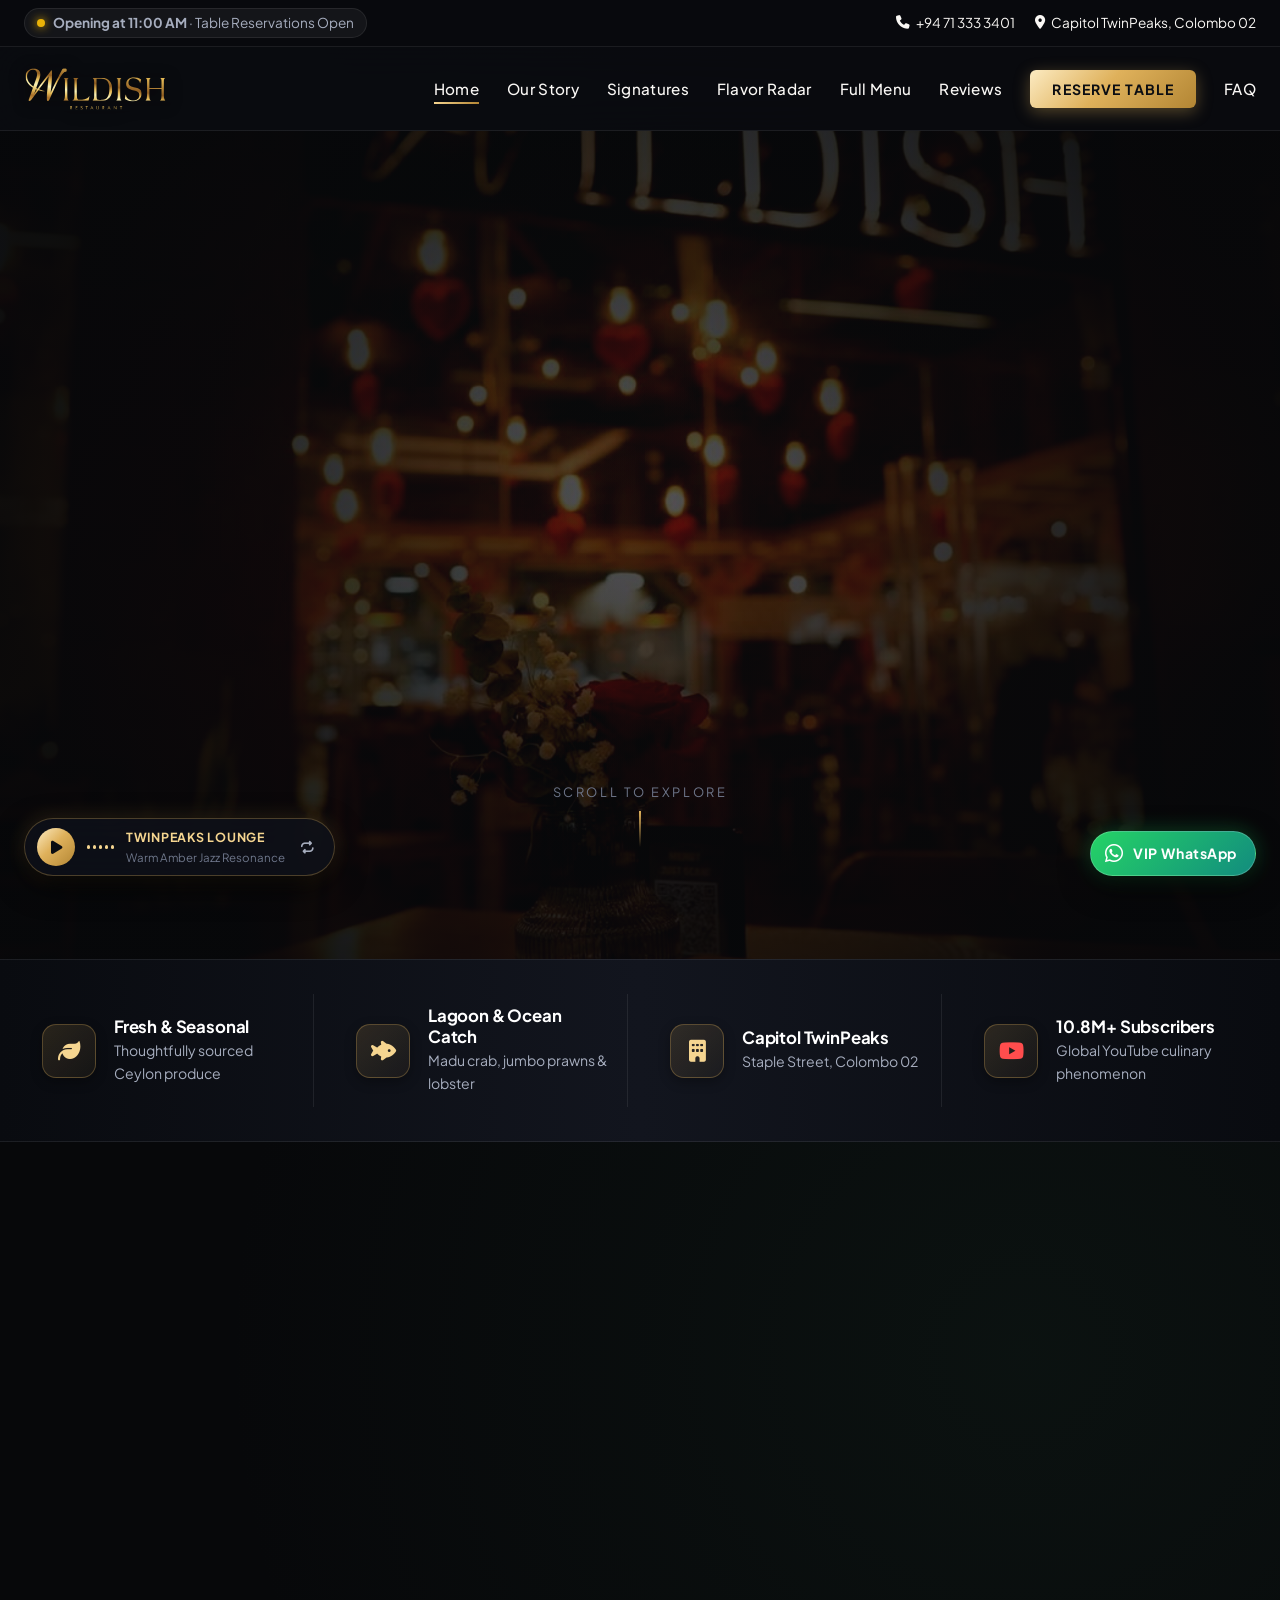
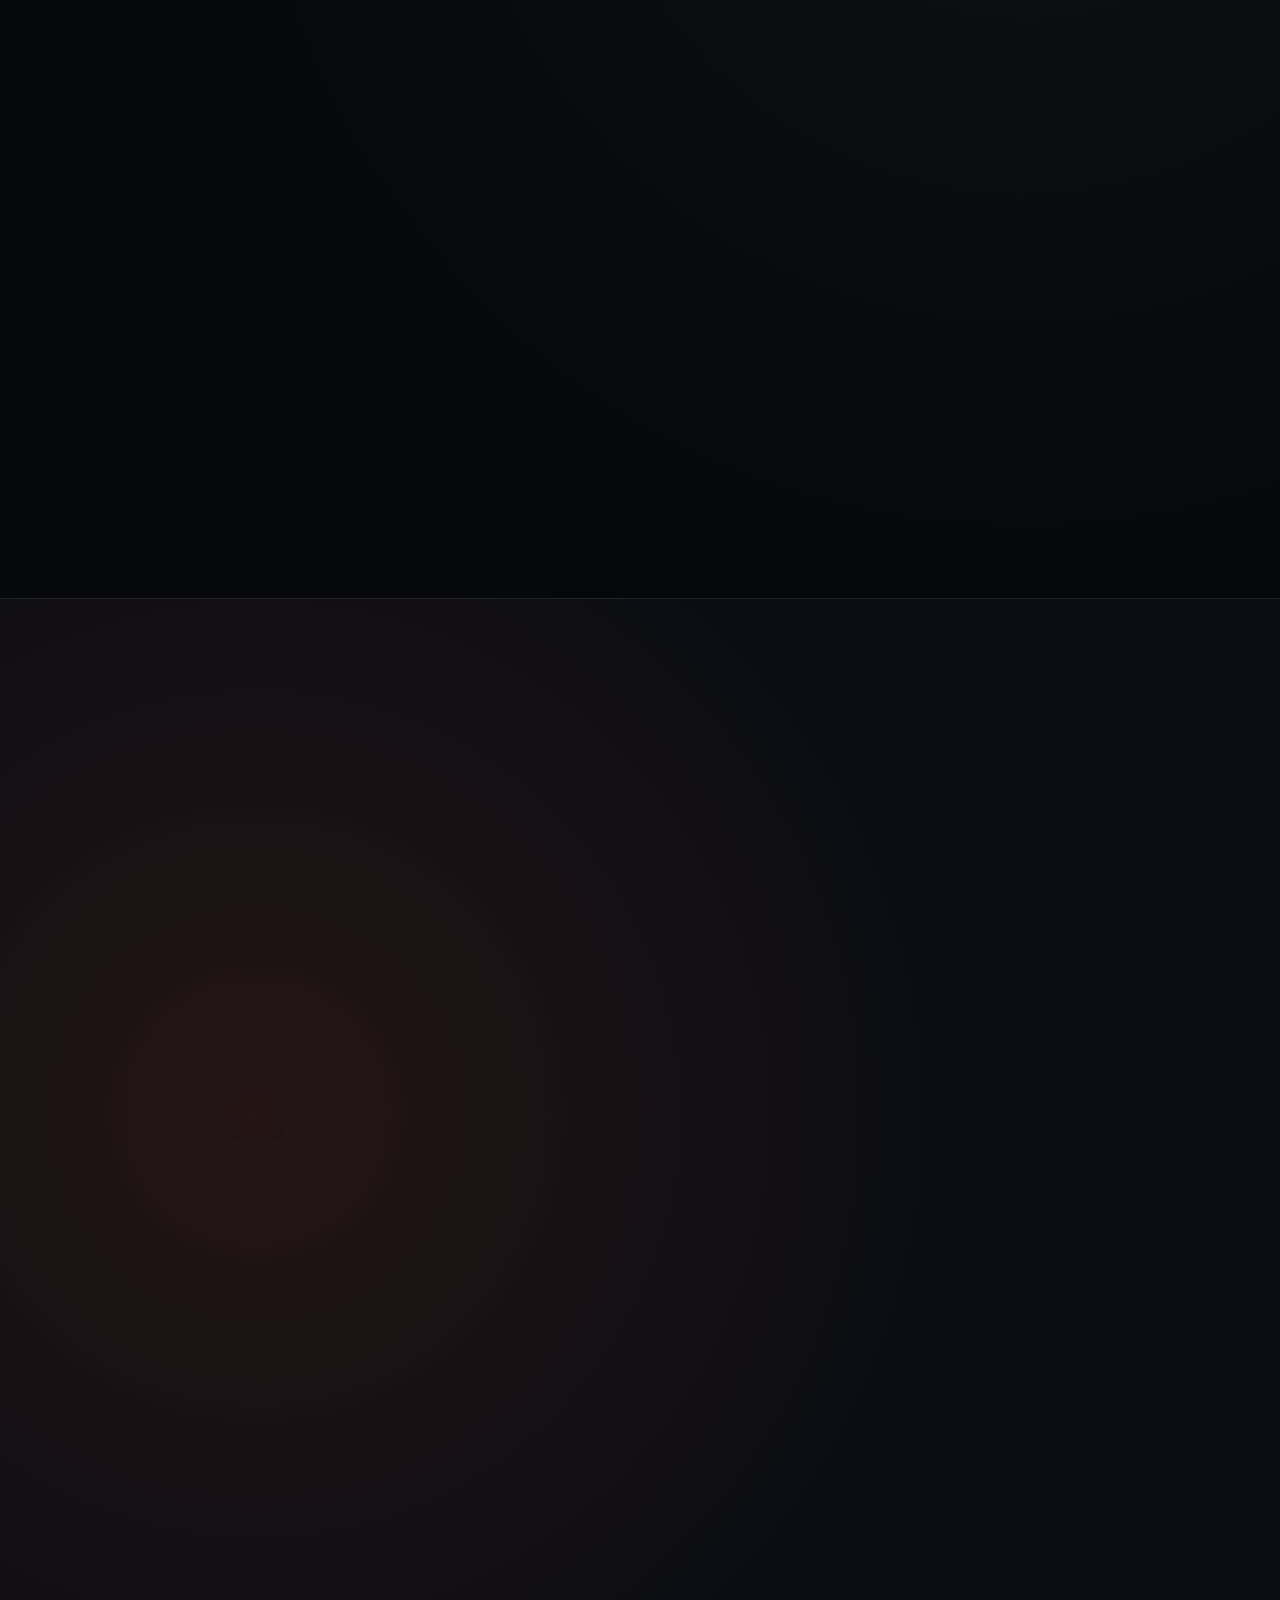
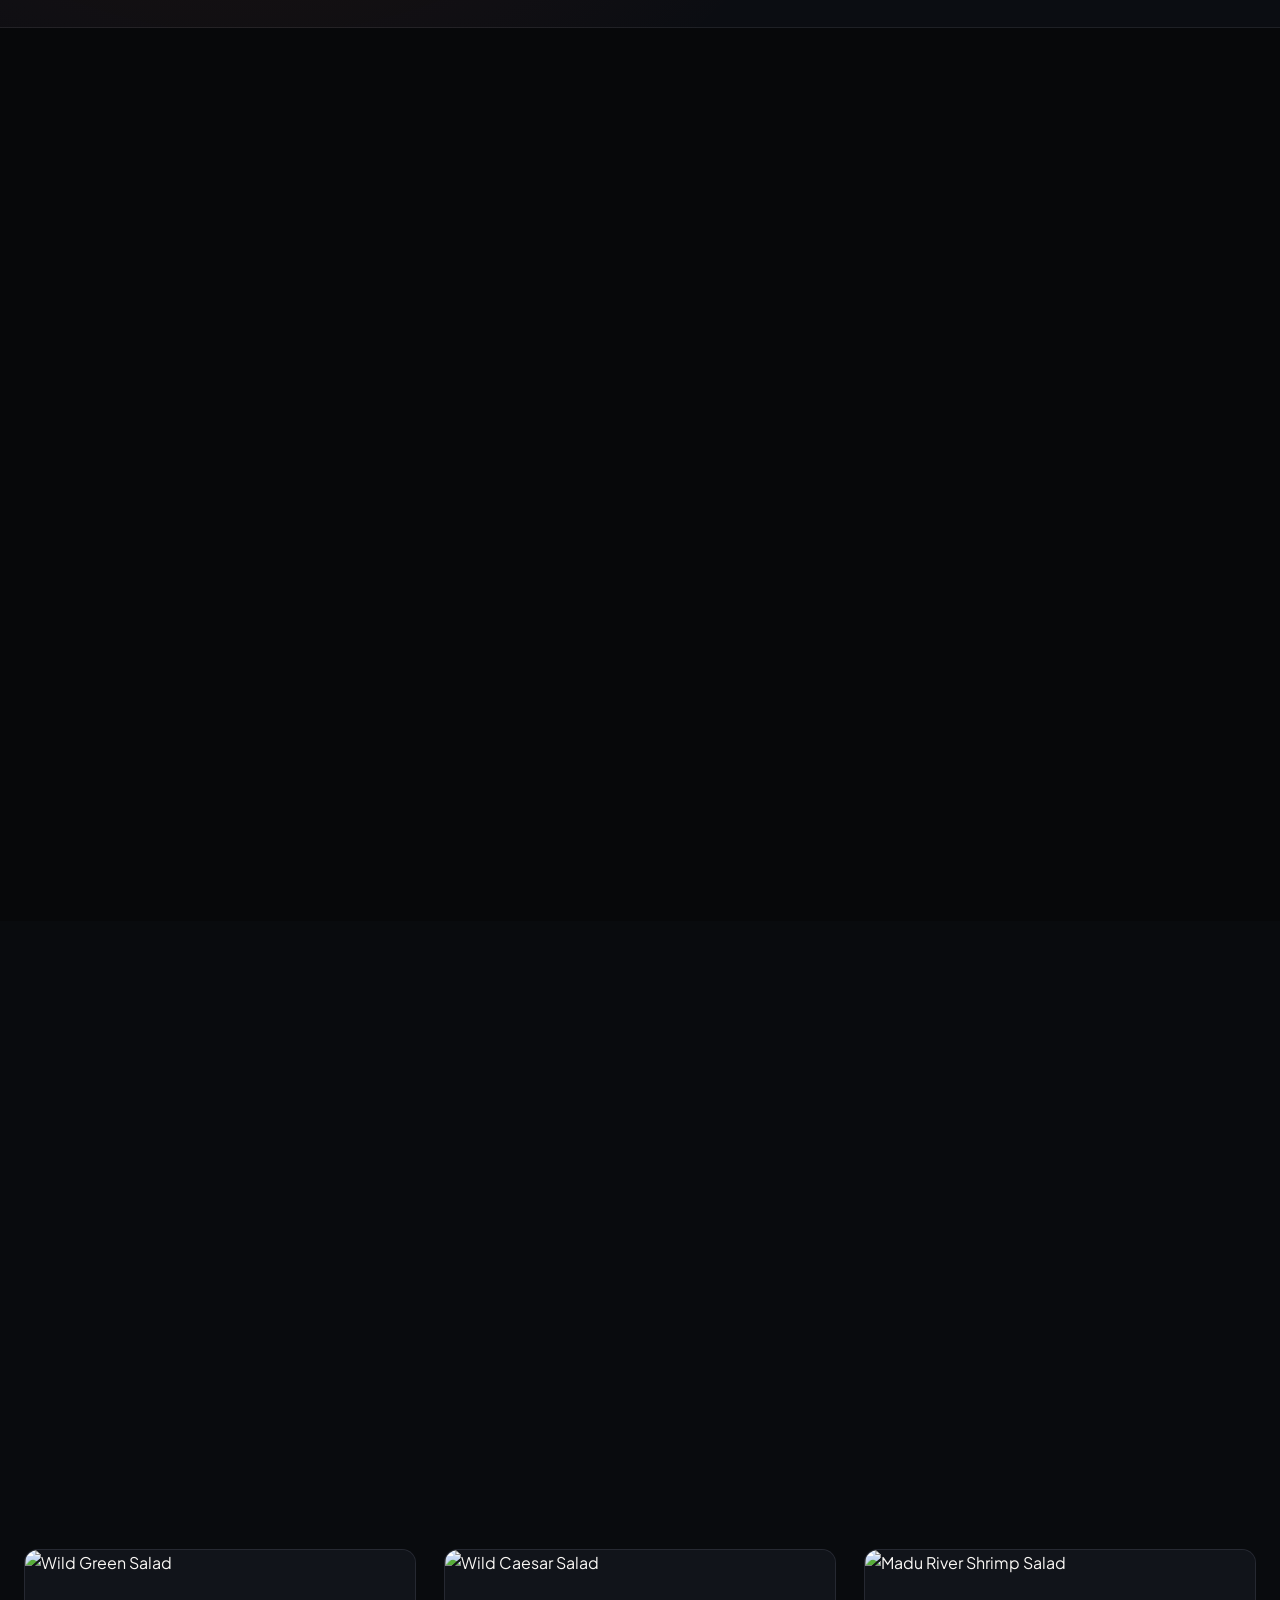
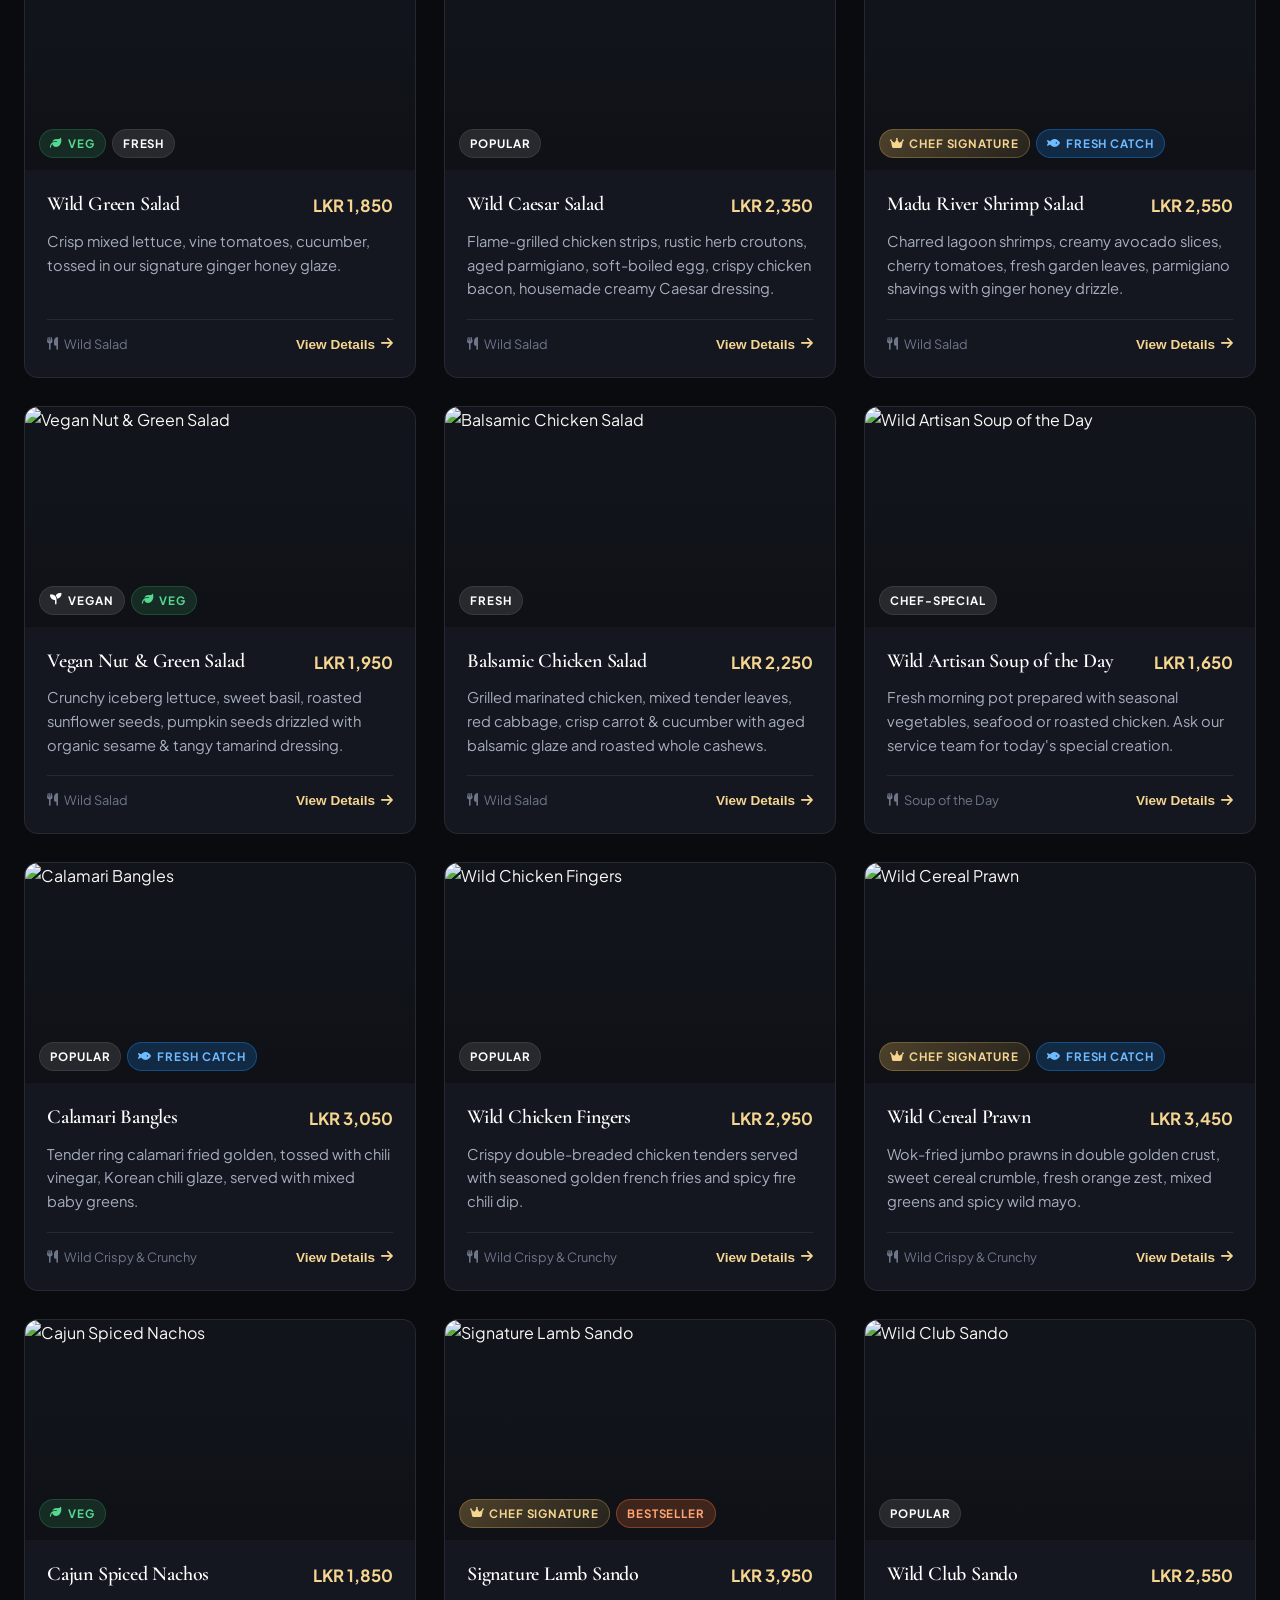
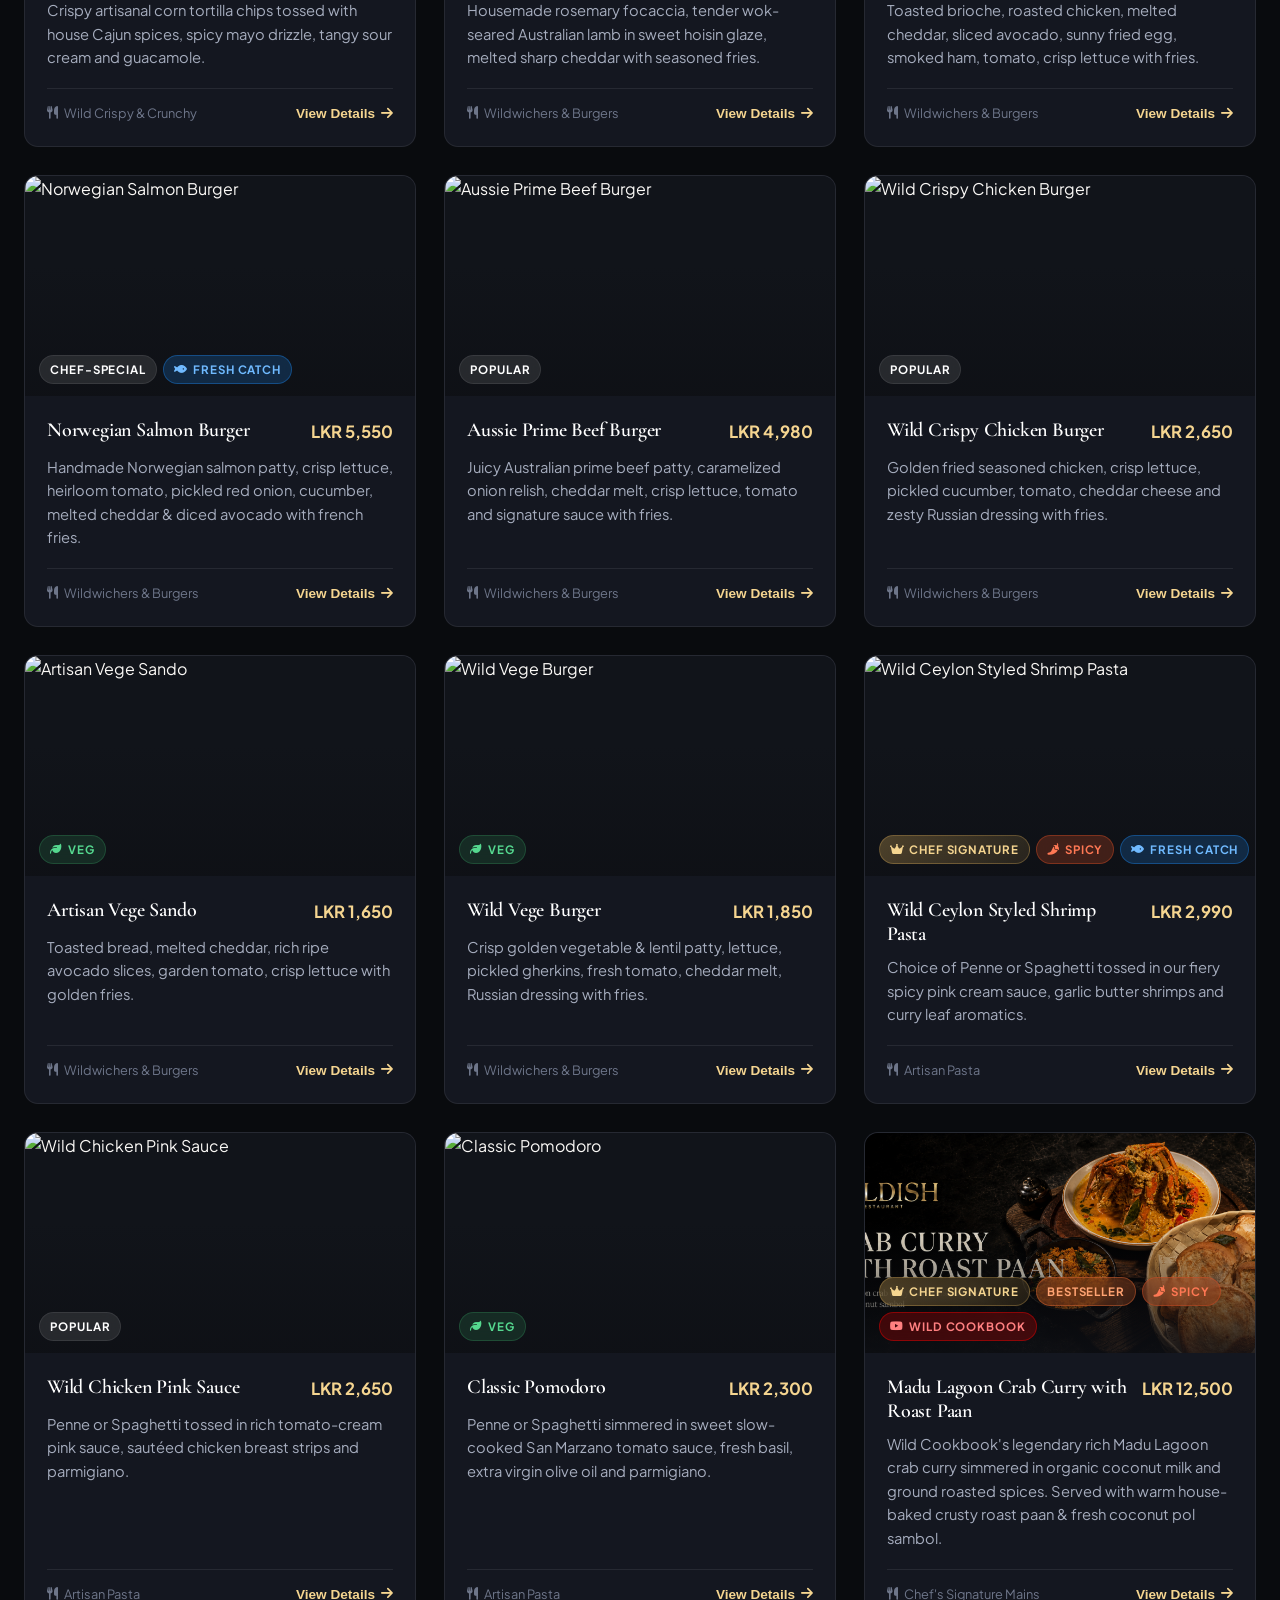
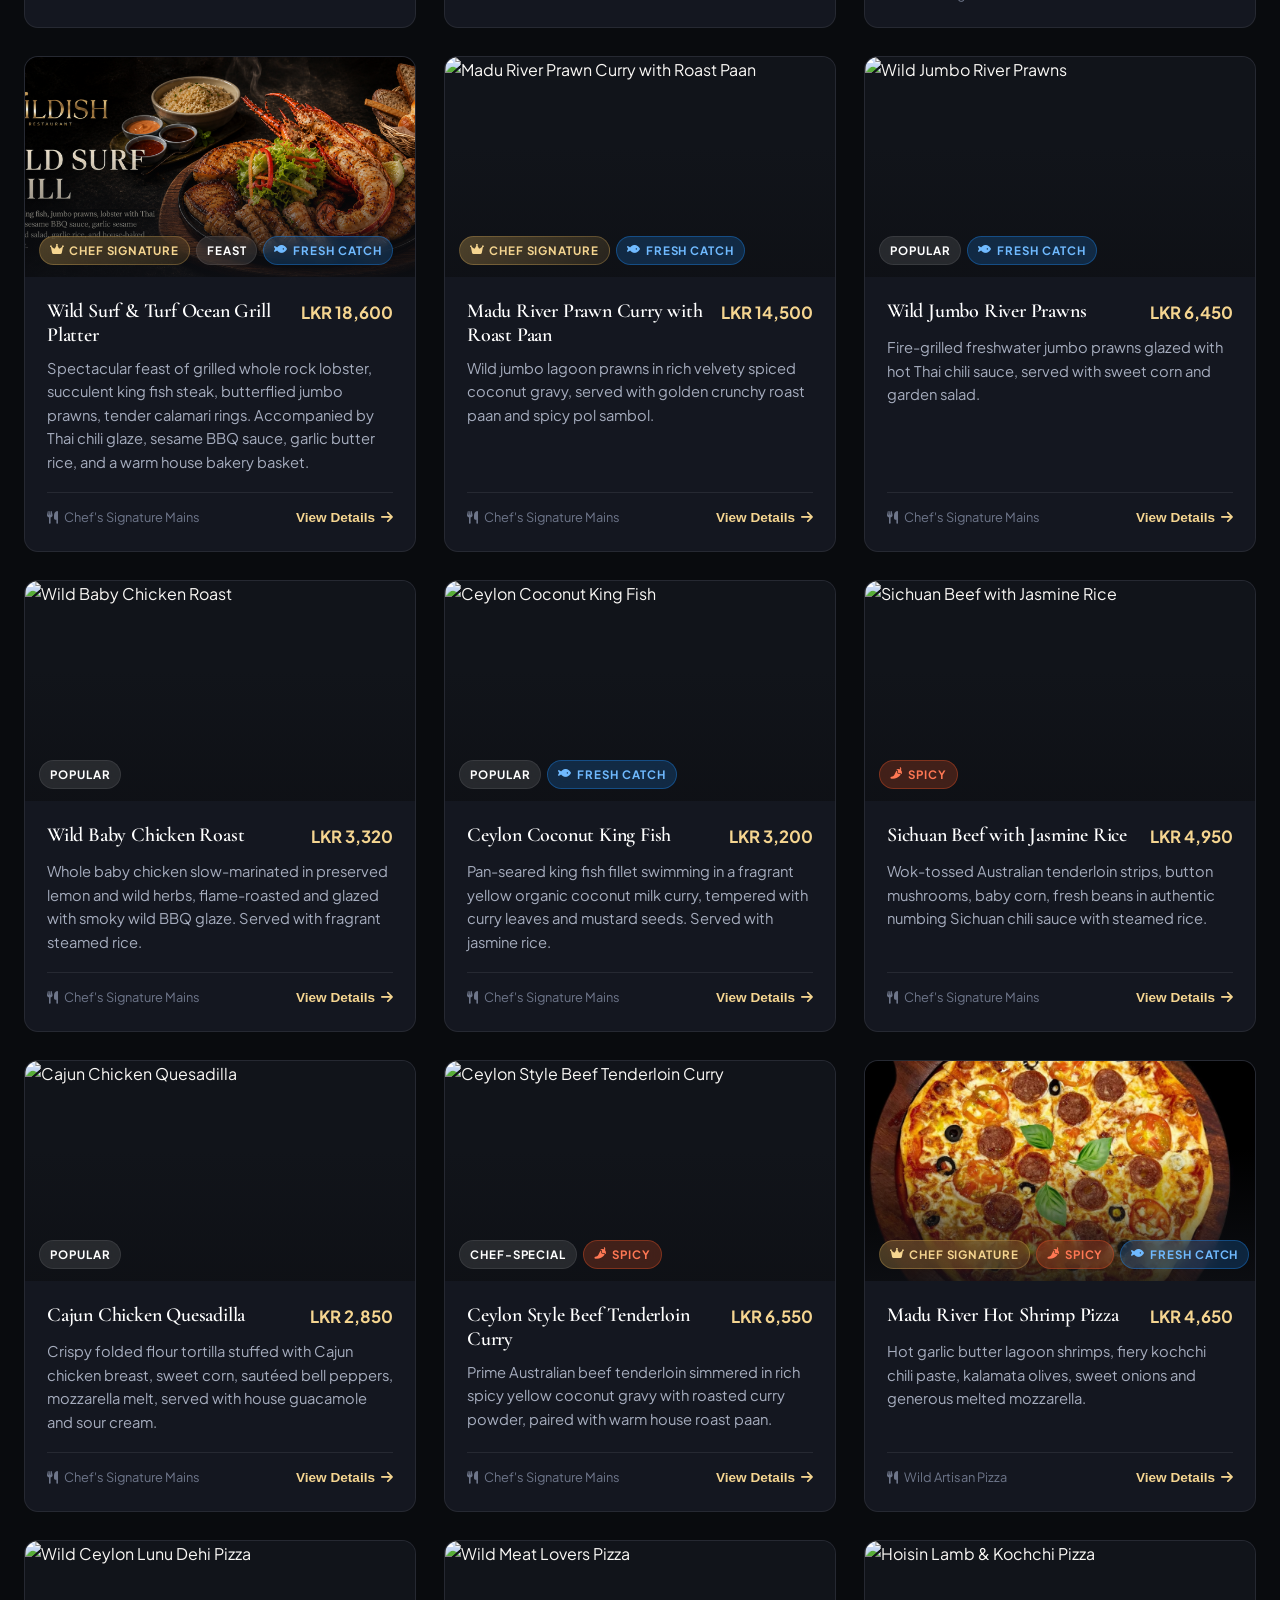
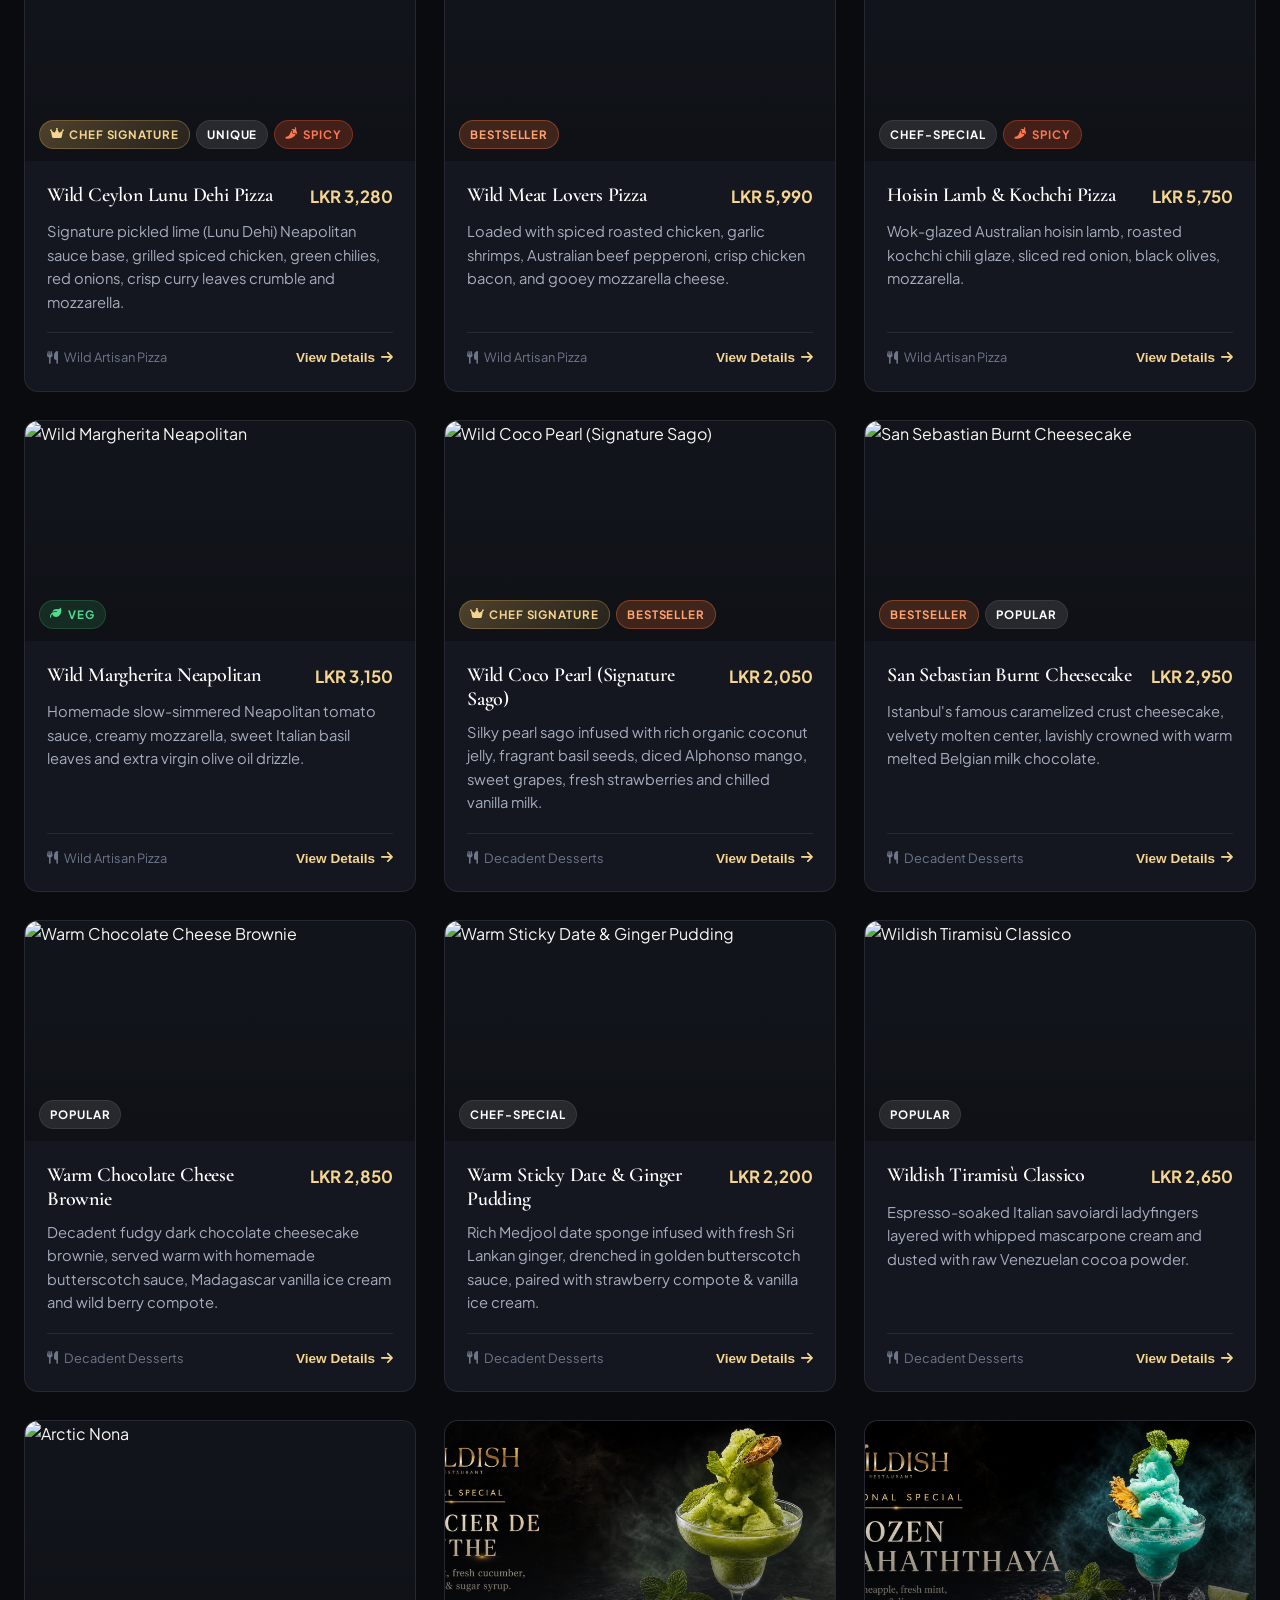
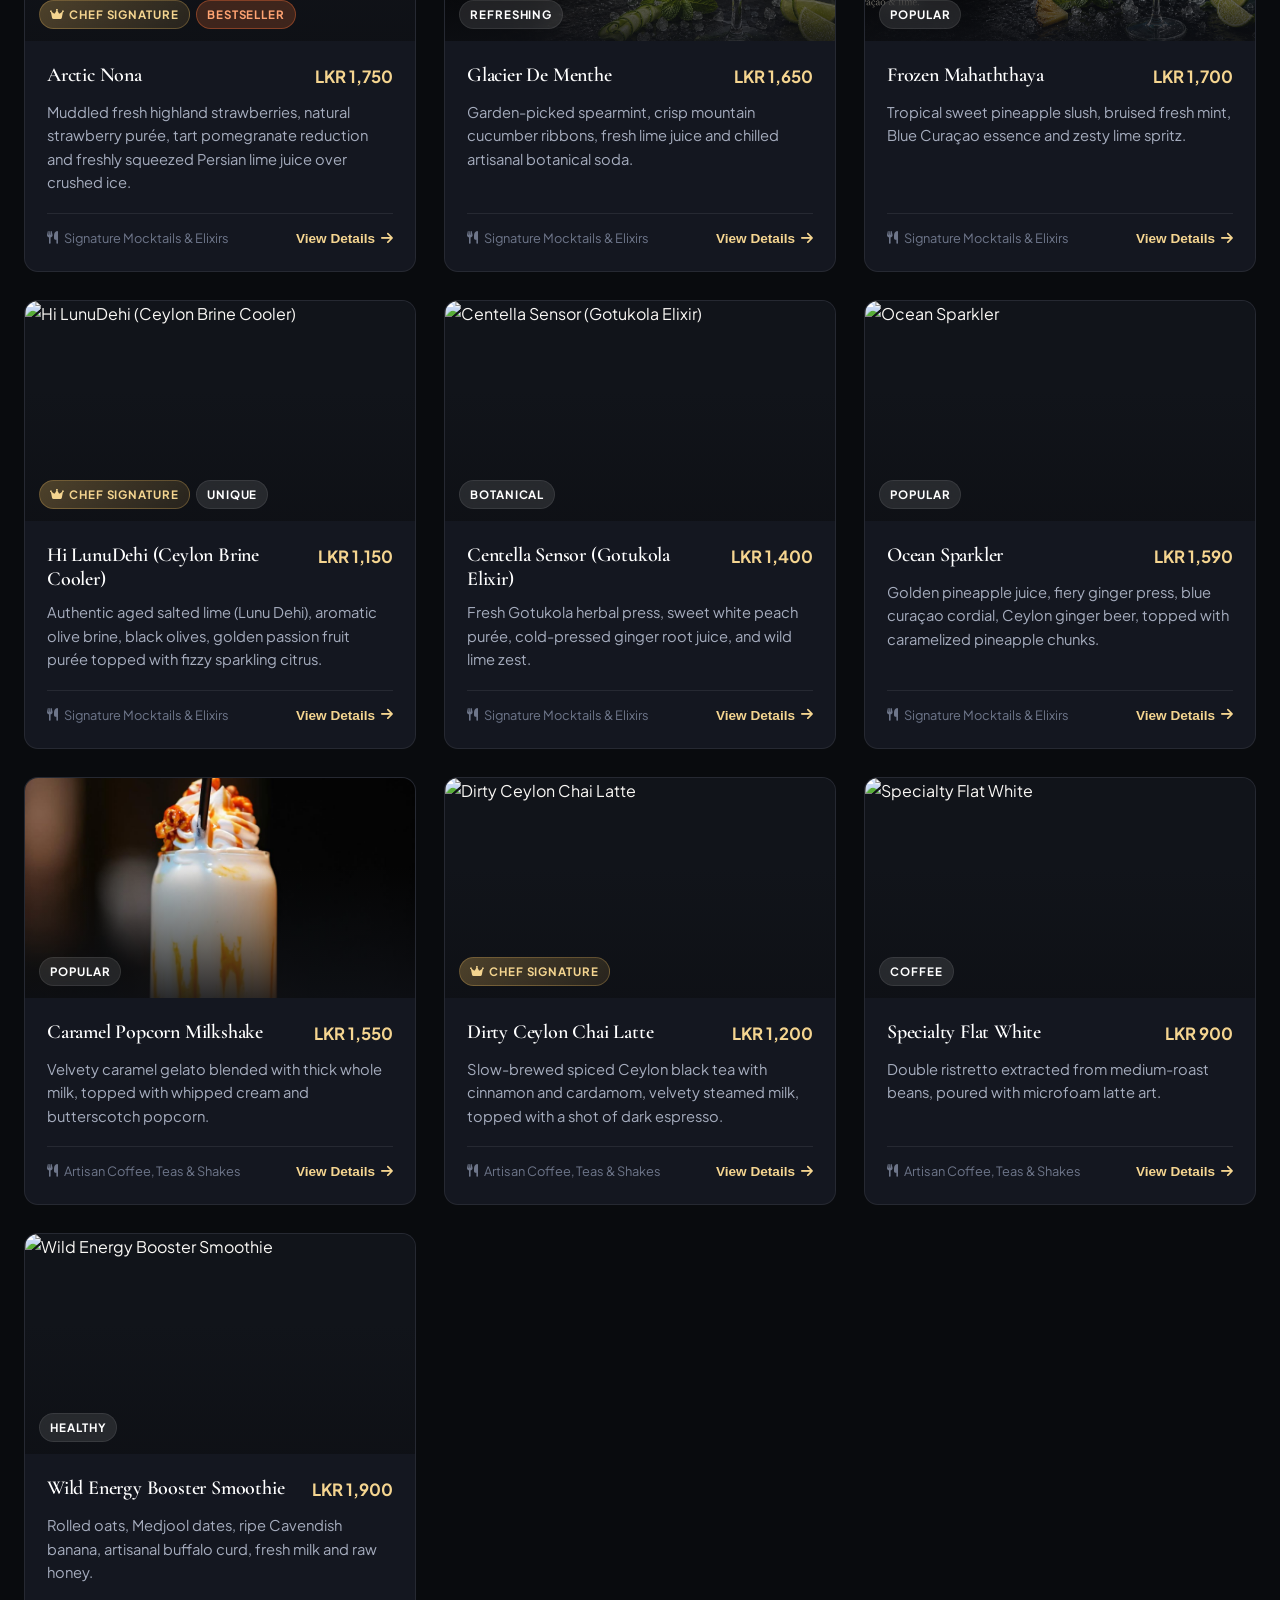
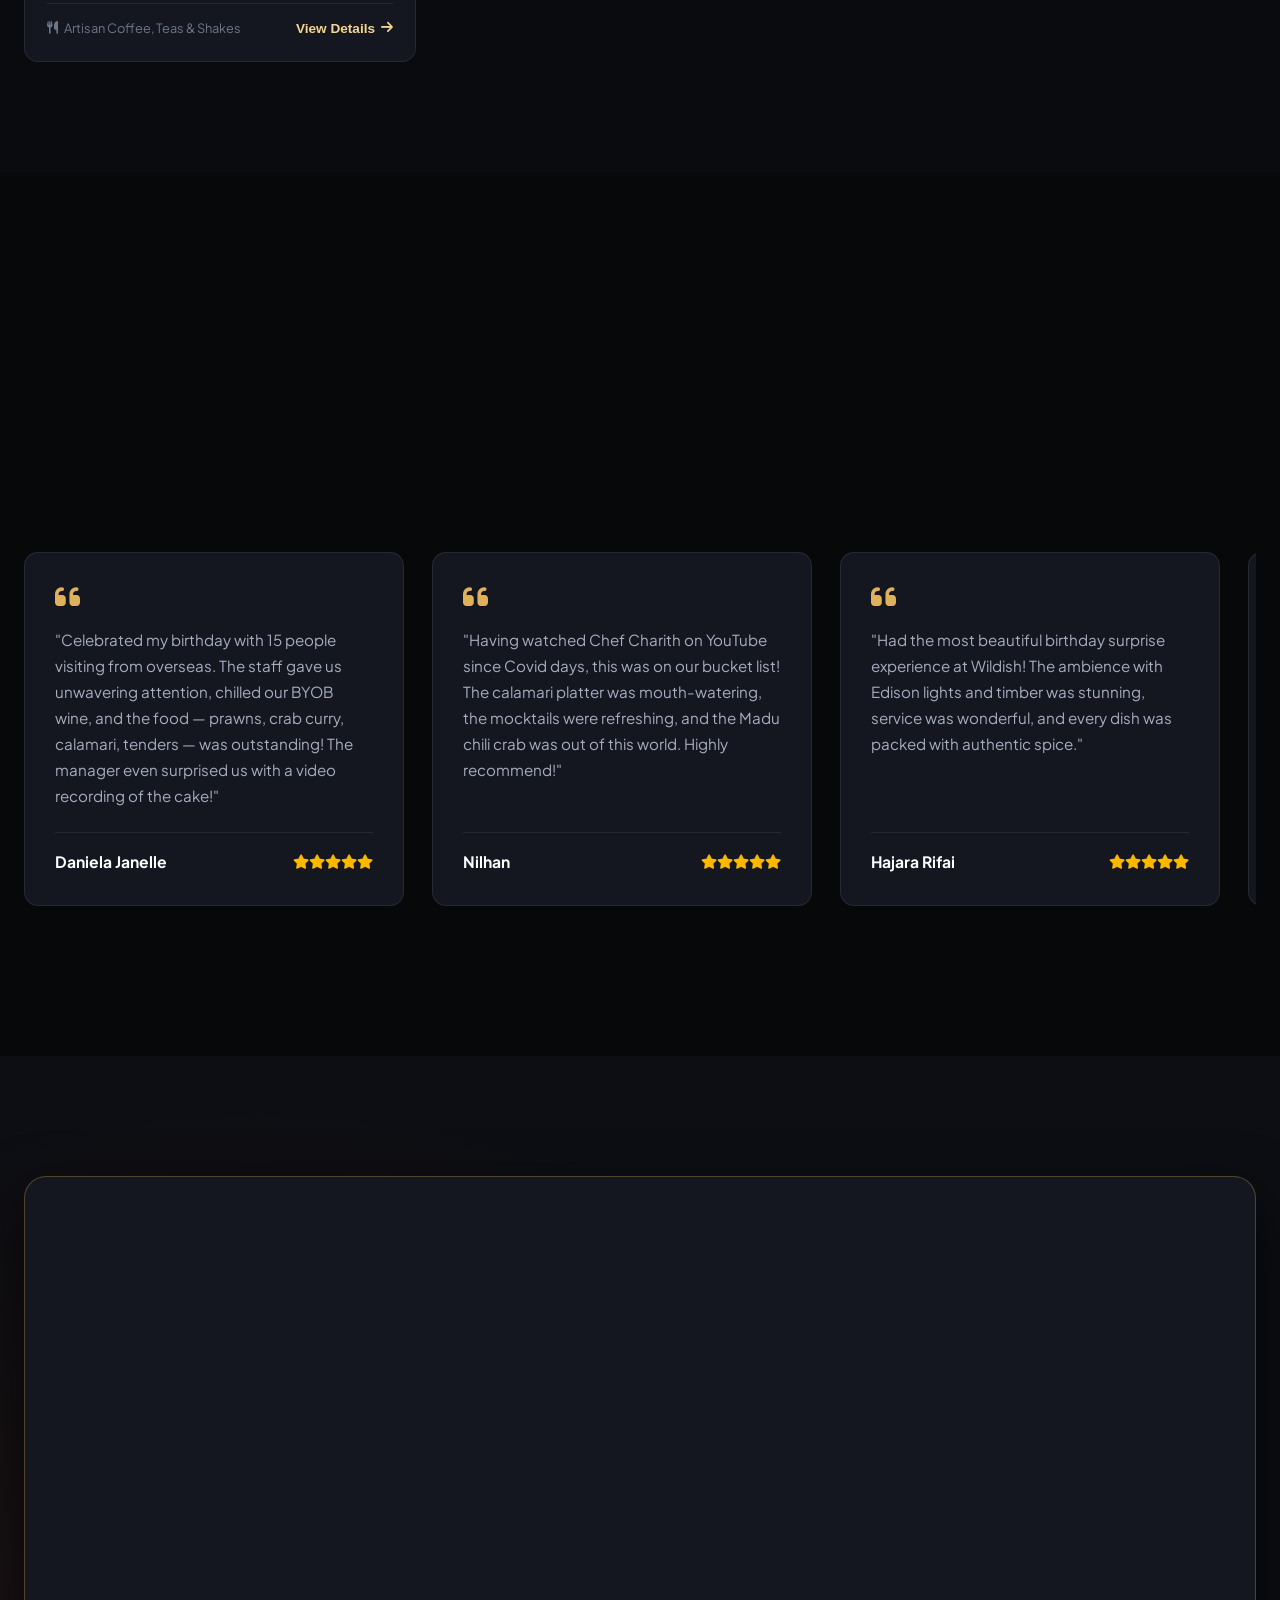
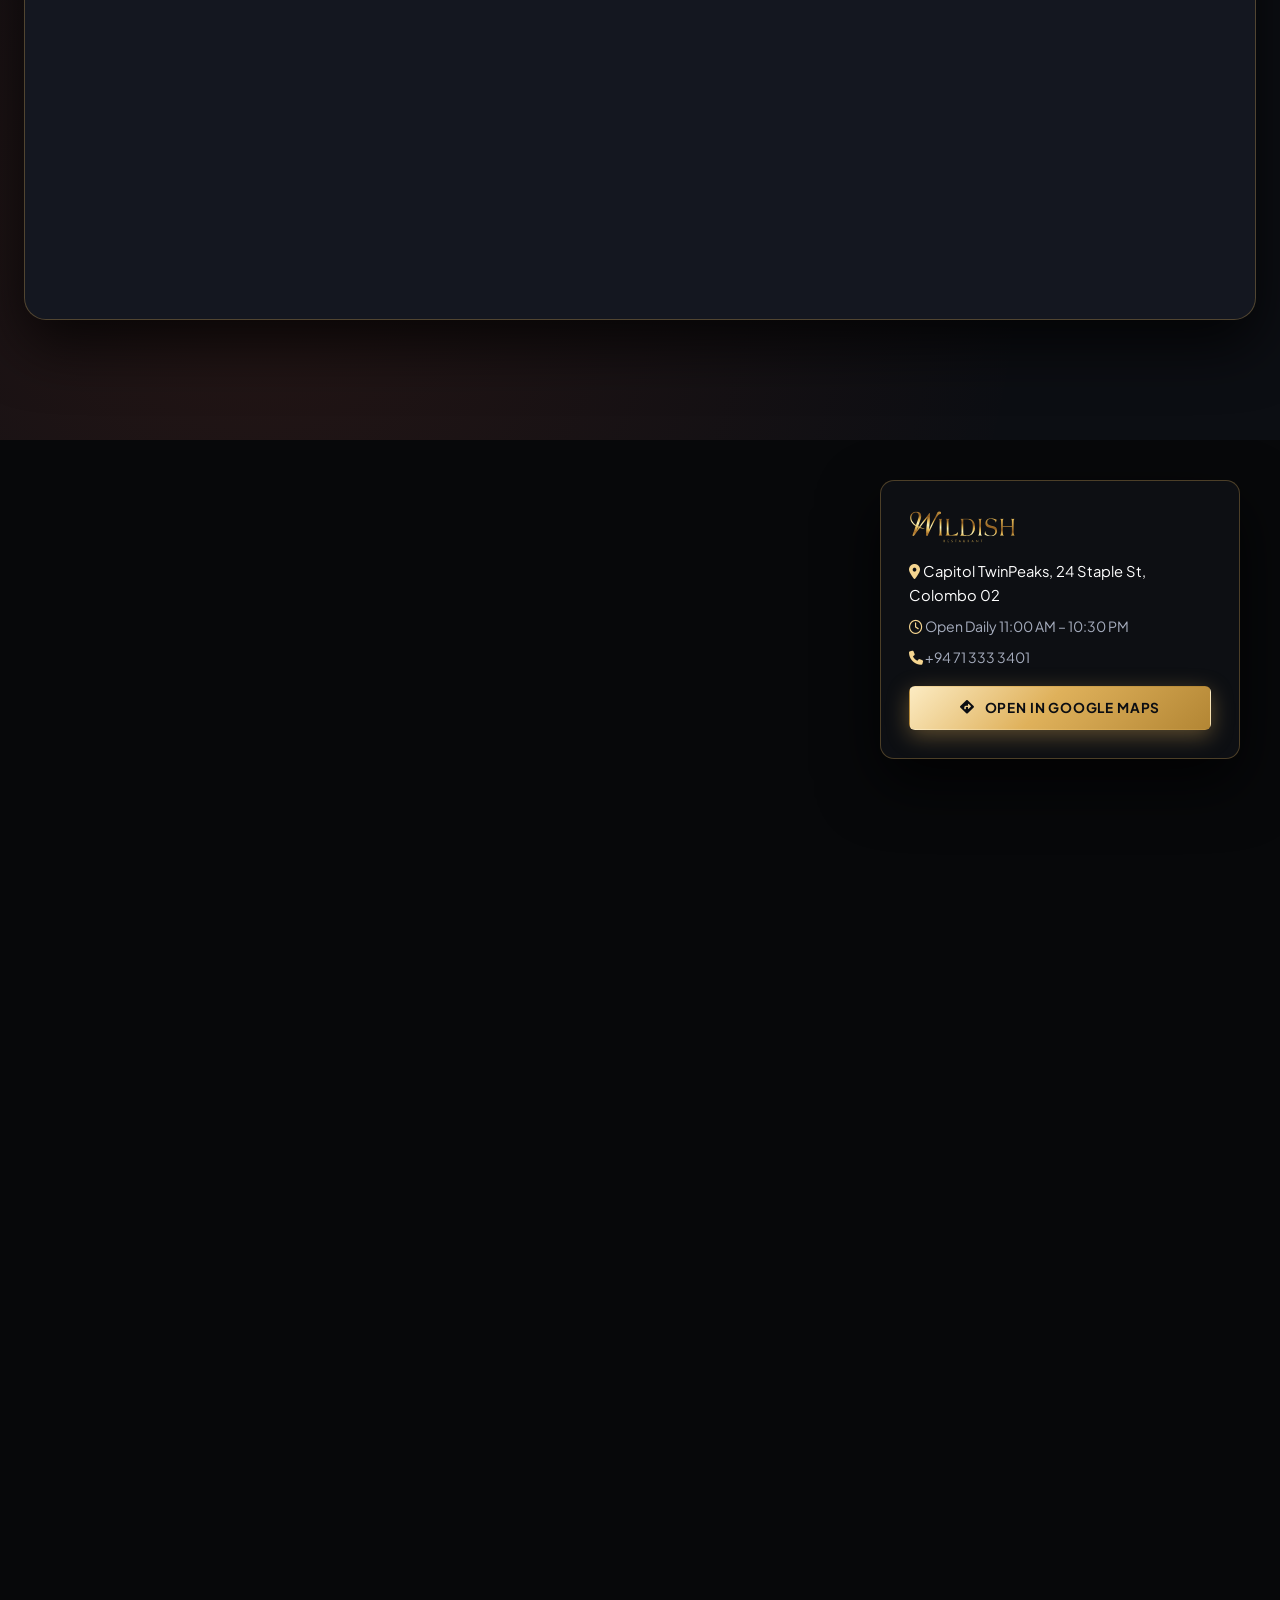
==== commit 6a44998c: "fix: Instantiate WildishSoundscapeEngine properly on DOM load with smooth fade-in desktop autoplay a" ====
--- a/index.html
+++ b/index.html
@@ -847,7 +847,7 @@
 
   <!-- ===== AMBIENT DINING SOUNDSCAPE & ASMR FLOATING DOCK ===== -->
   <div id="soundscape-dock" class="soundscape-floating-dock" aria-label="Dining Soundscape Controller">
-    <button id="soundscape-play-btn" class="soundscape-play-btn" aria-label="Toggle Soundscape Audio">
+    <button id="soundscape-play-btn" class="soundscape-play-btn" aria-label="Toggle Soundscape Audio" onclick="if(window.wildishSoundscape) window.wildishSoundscape.togglePlayback()">
       <i class="fa-solid fa-play"></i>
     </button>
     <div class="soundwave-visualizer">
@@ -861,7 +861,7 @@
       <span id="soundscape-track-title" class="soundscape-title">TwinPeaks Lounge</span>
       <span id="soundscape-track-sub" class="soundscape-subtitle">Warm Amber Jazz Resonance</span>
     </div>
-    <button id="soundscape-track-switch" class="soundscape-track-switch" title="Switch Soundscape Atmosphere">
+    <button id="soundscape-track-switch" class="soundscape-track-switch" title="Switch Soundscape Atmosphere" onclick="if(window.wildishSoundscape) window.wildishSoundscape.nextTrack()">
       <i class="fa-solid fa-repeat"></i>
     </button>
   </div>
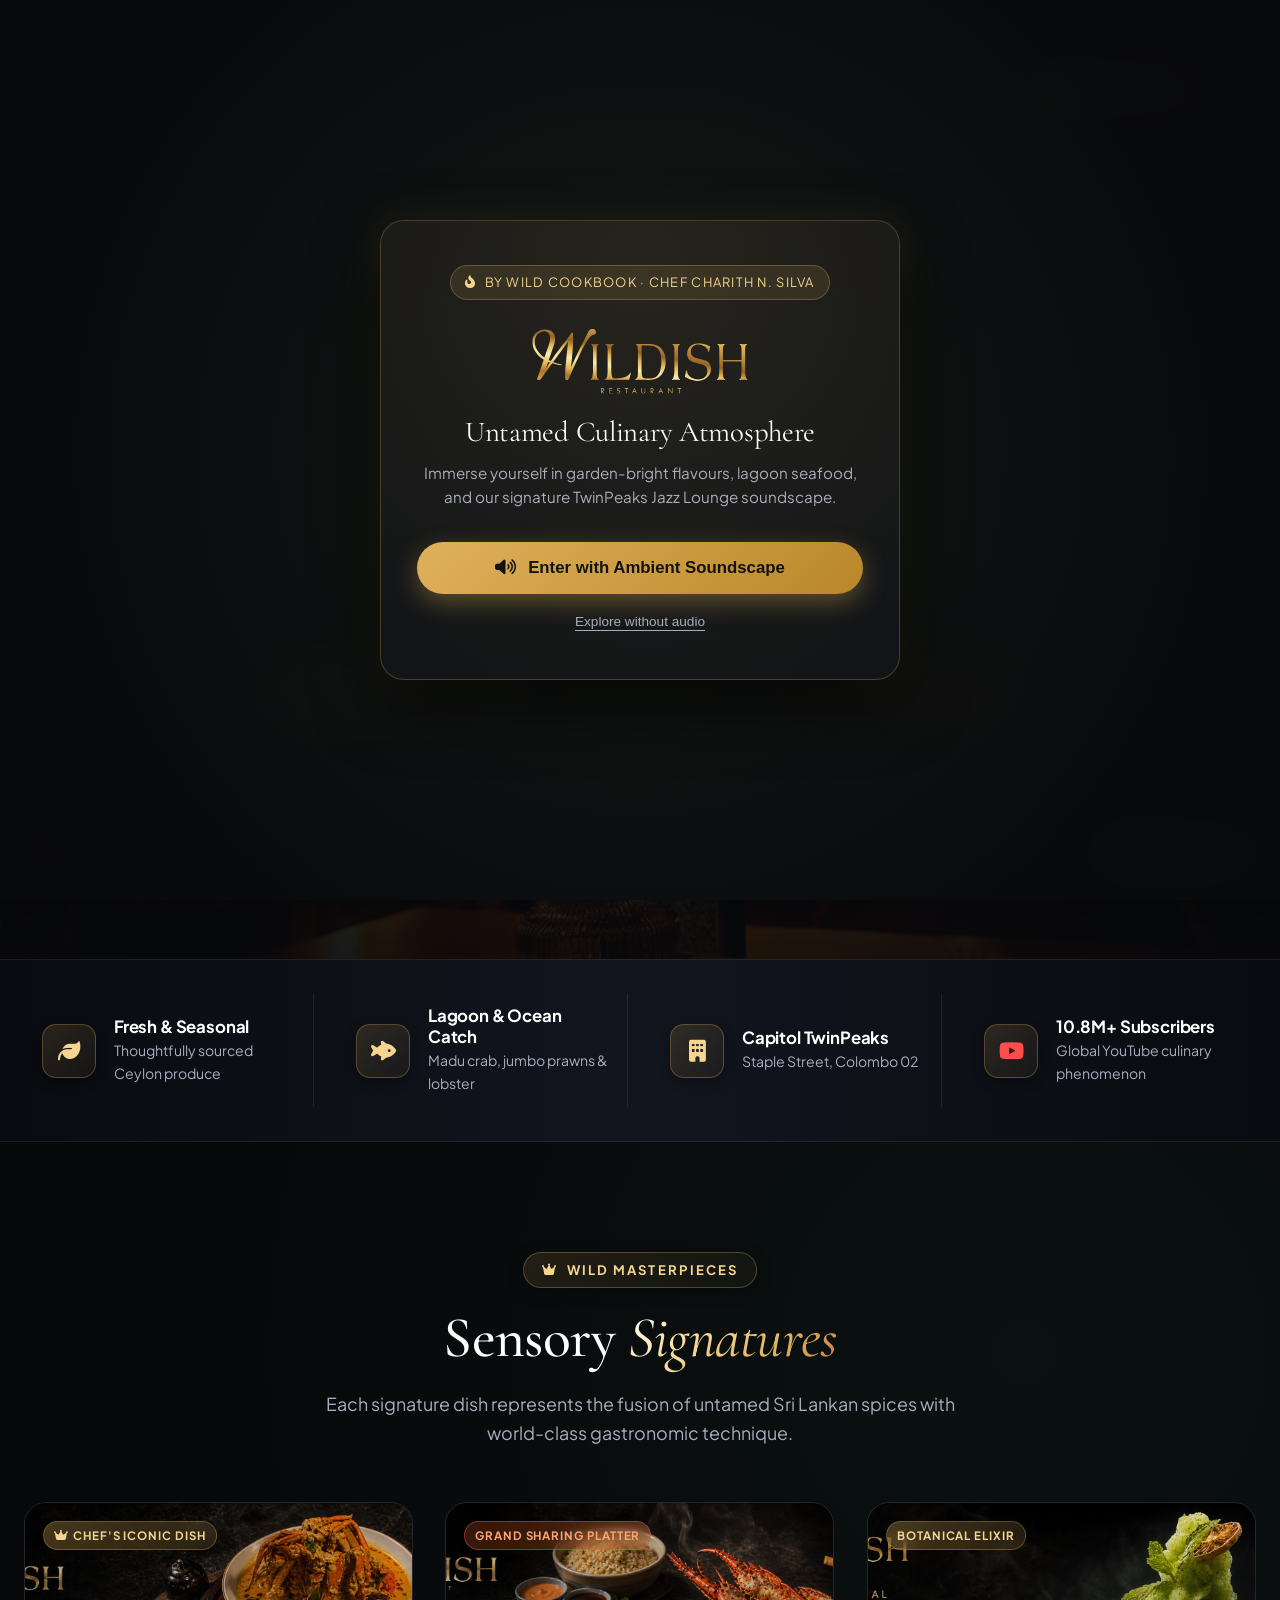
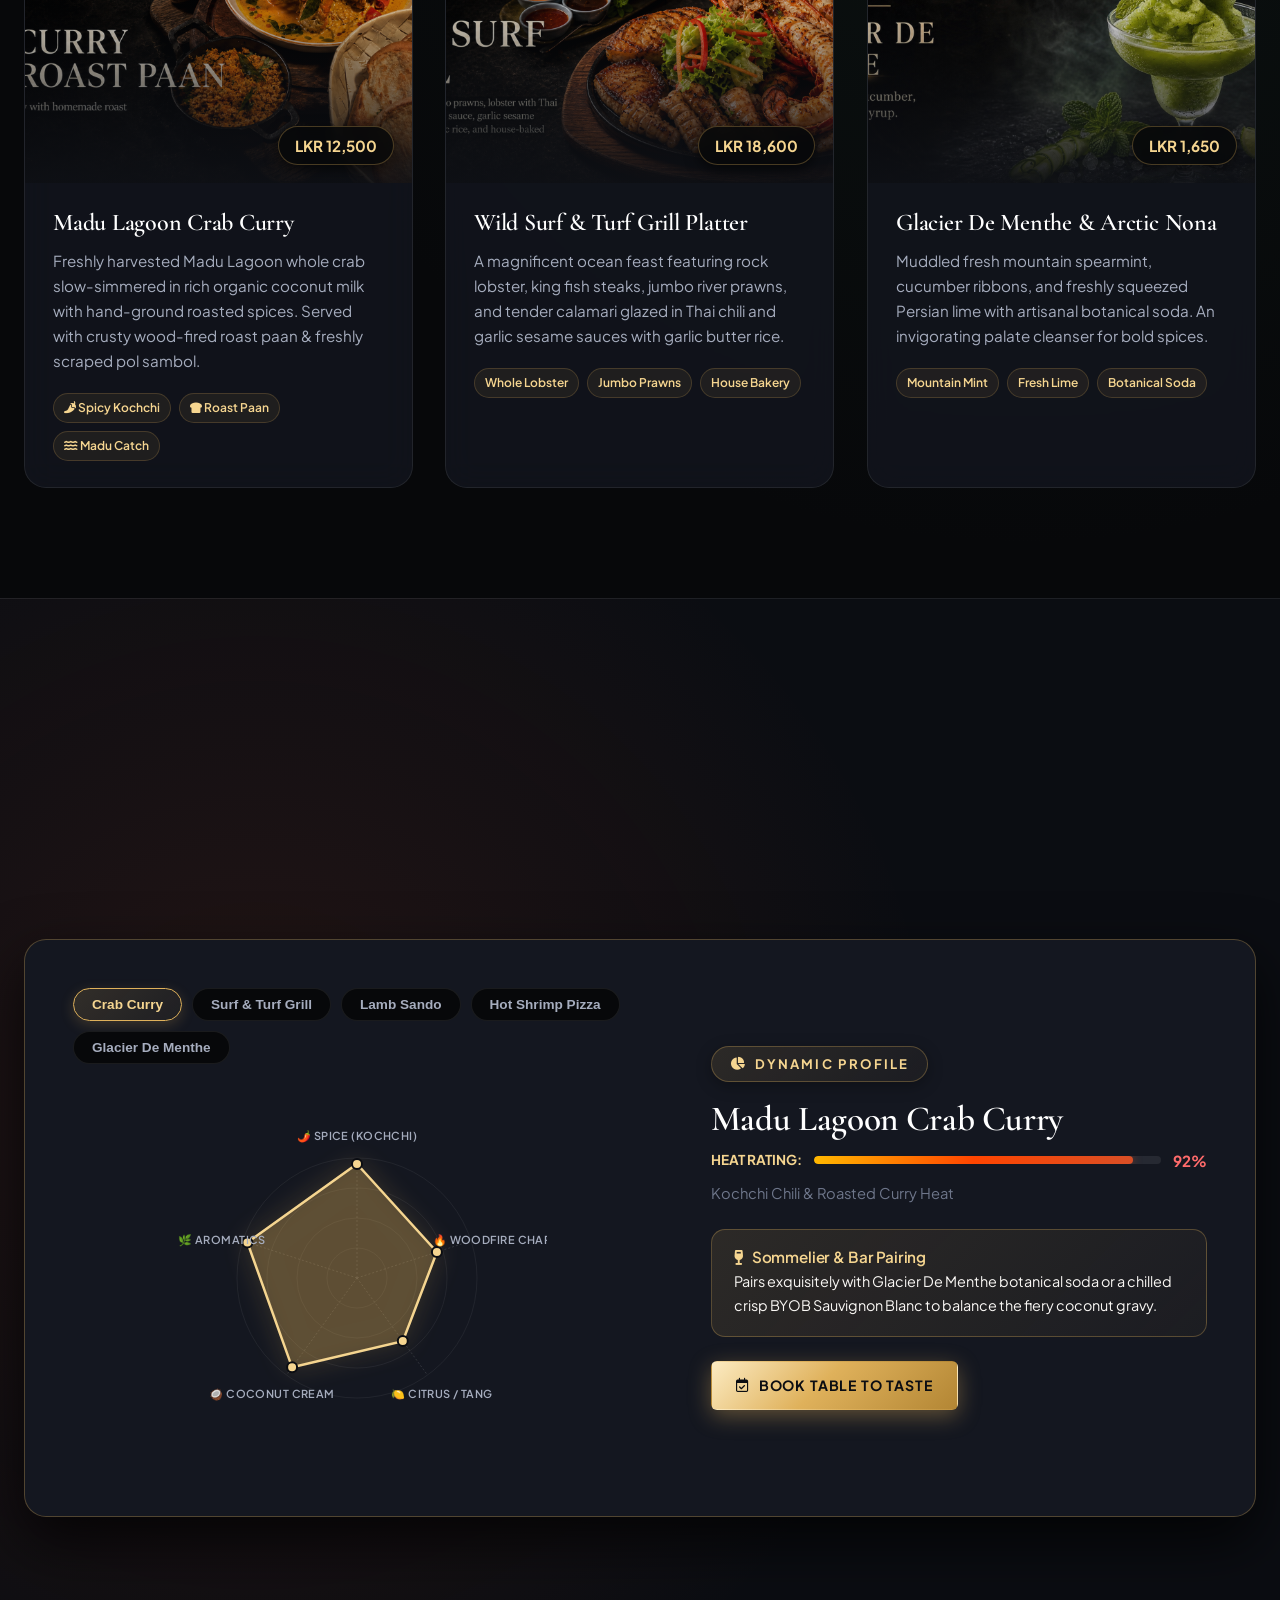
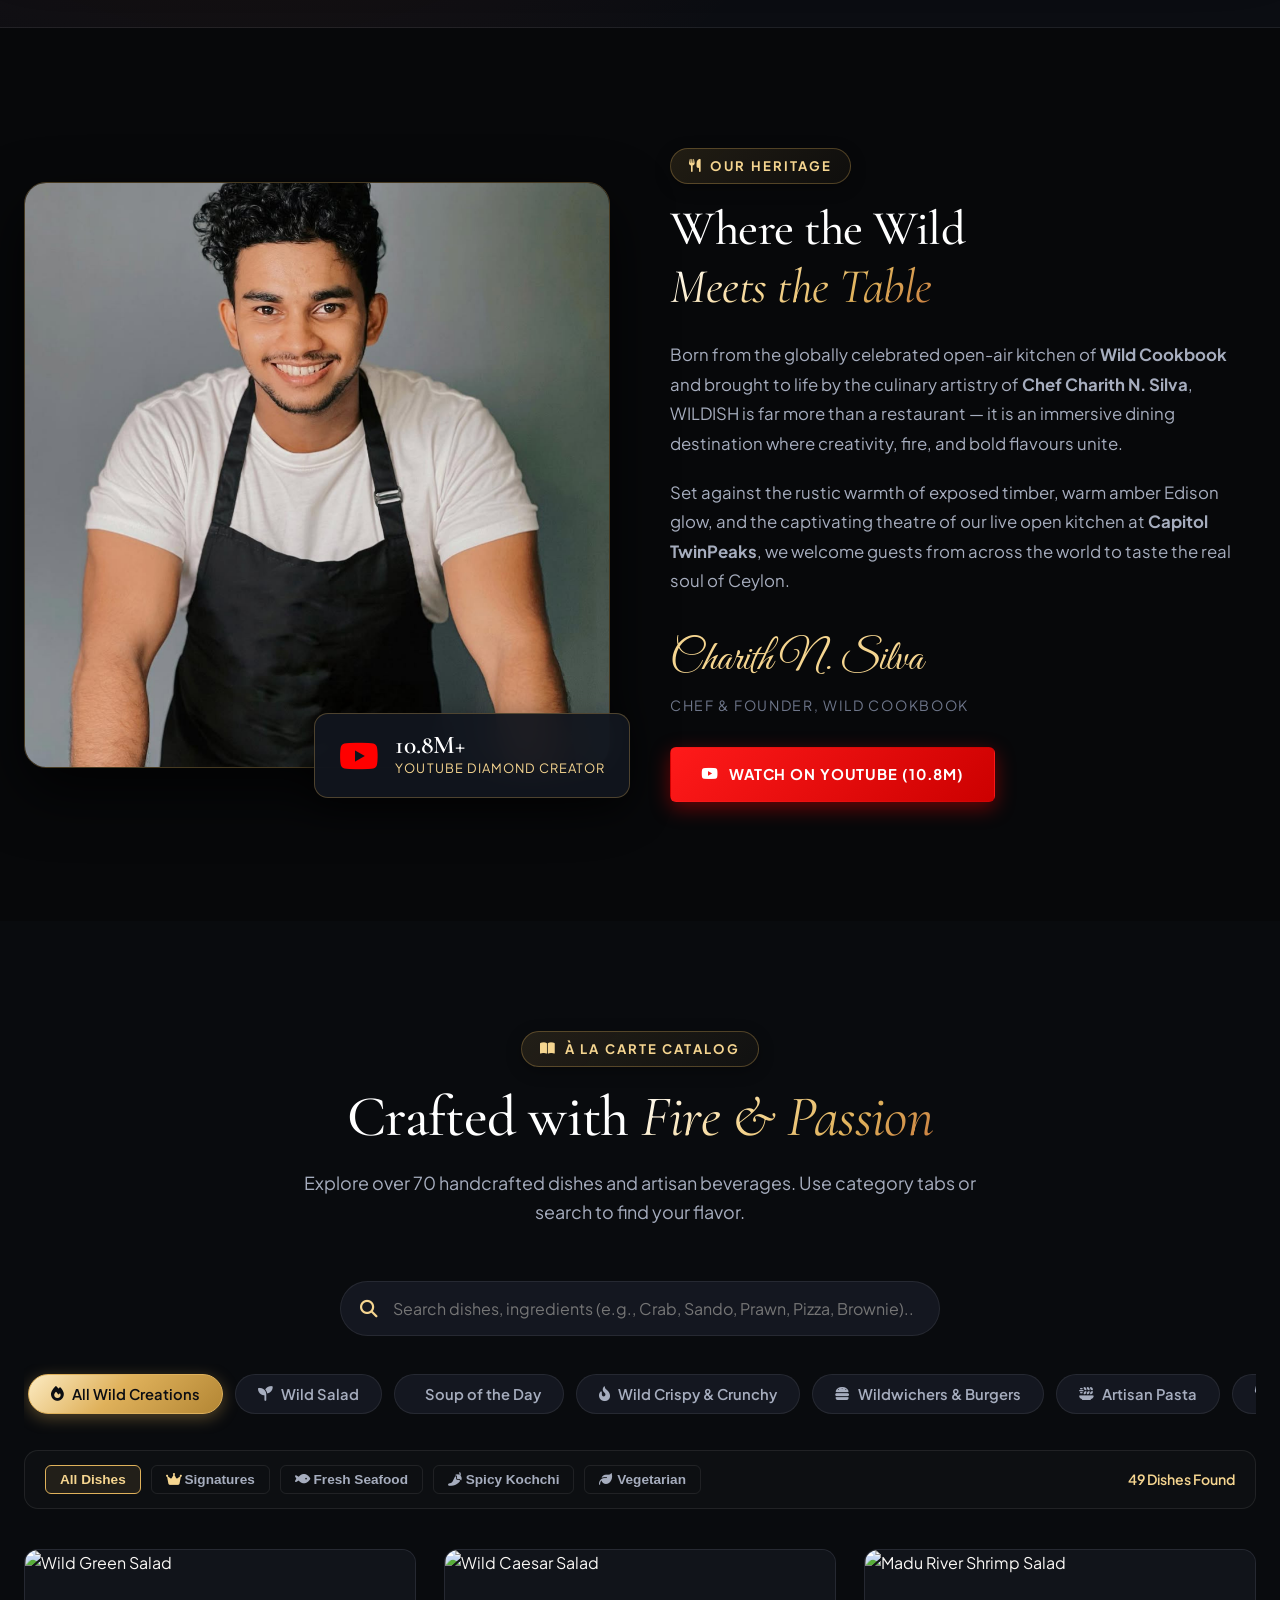
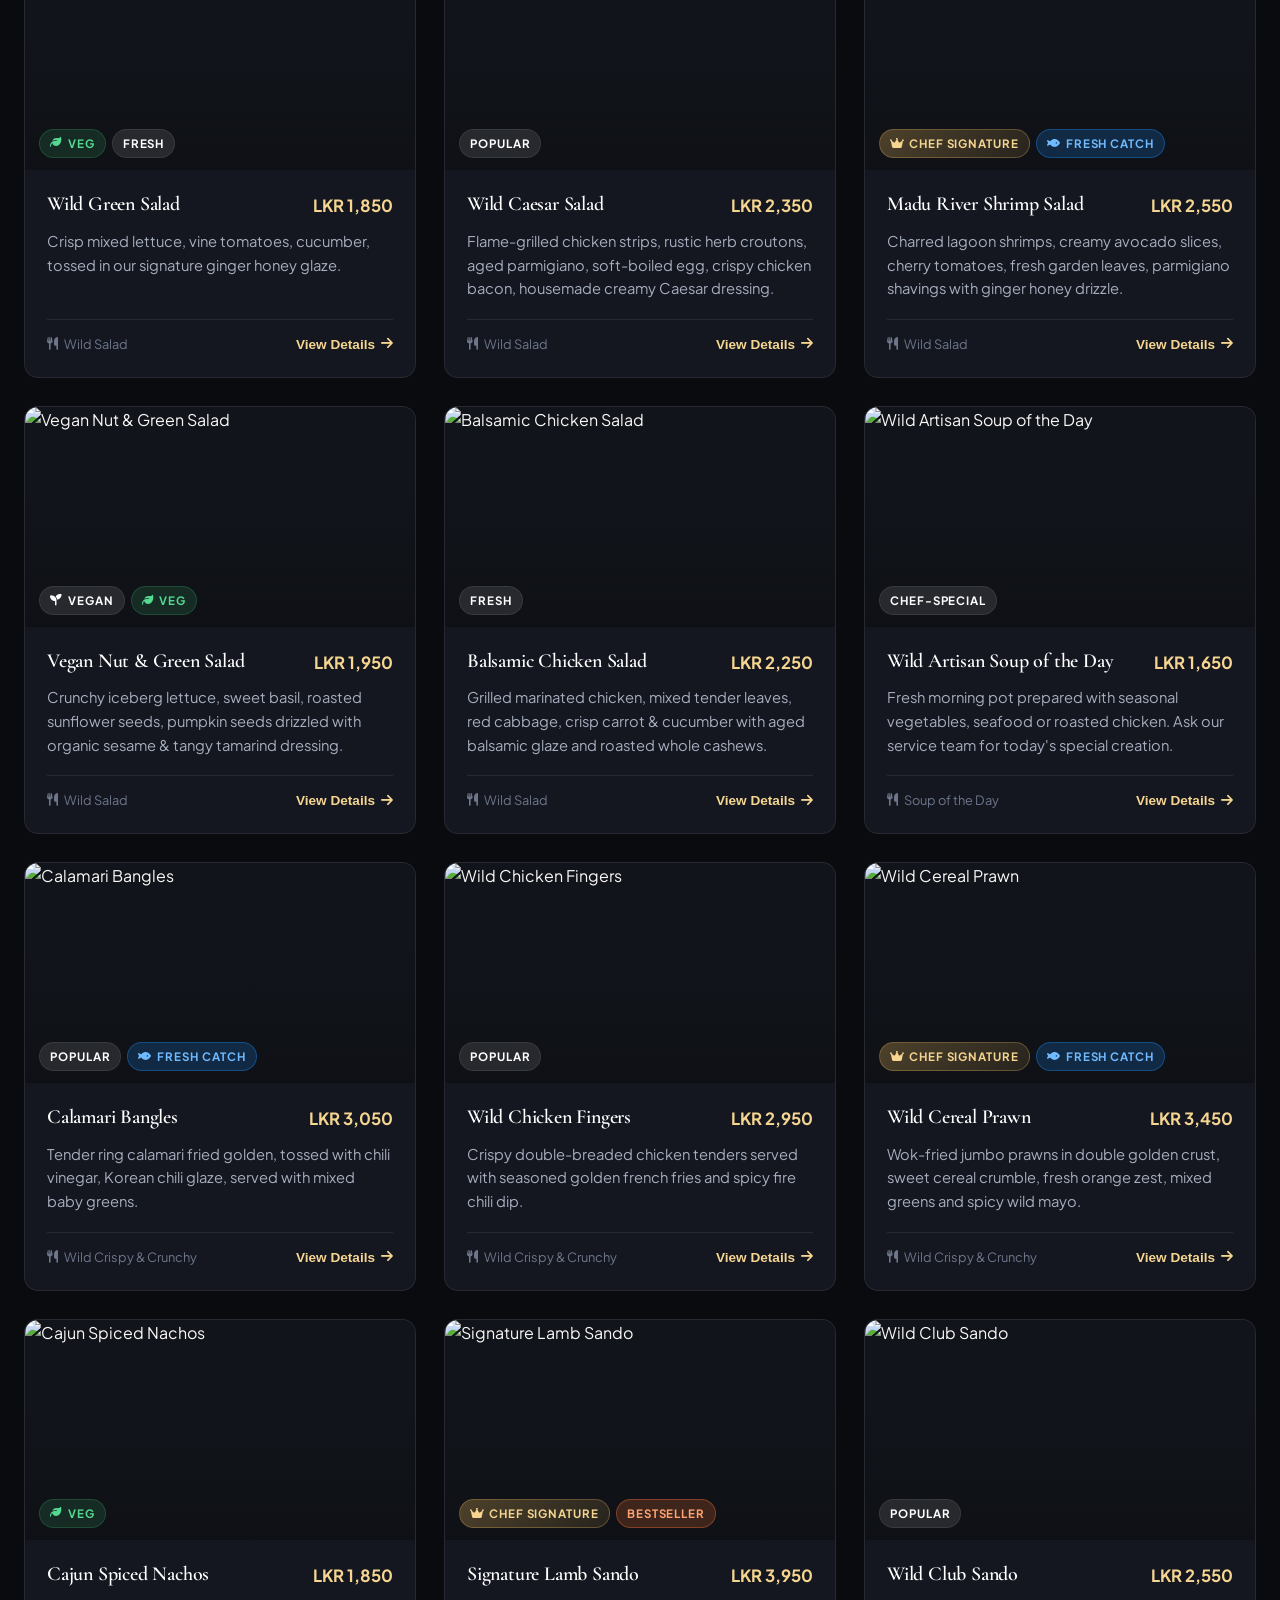
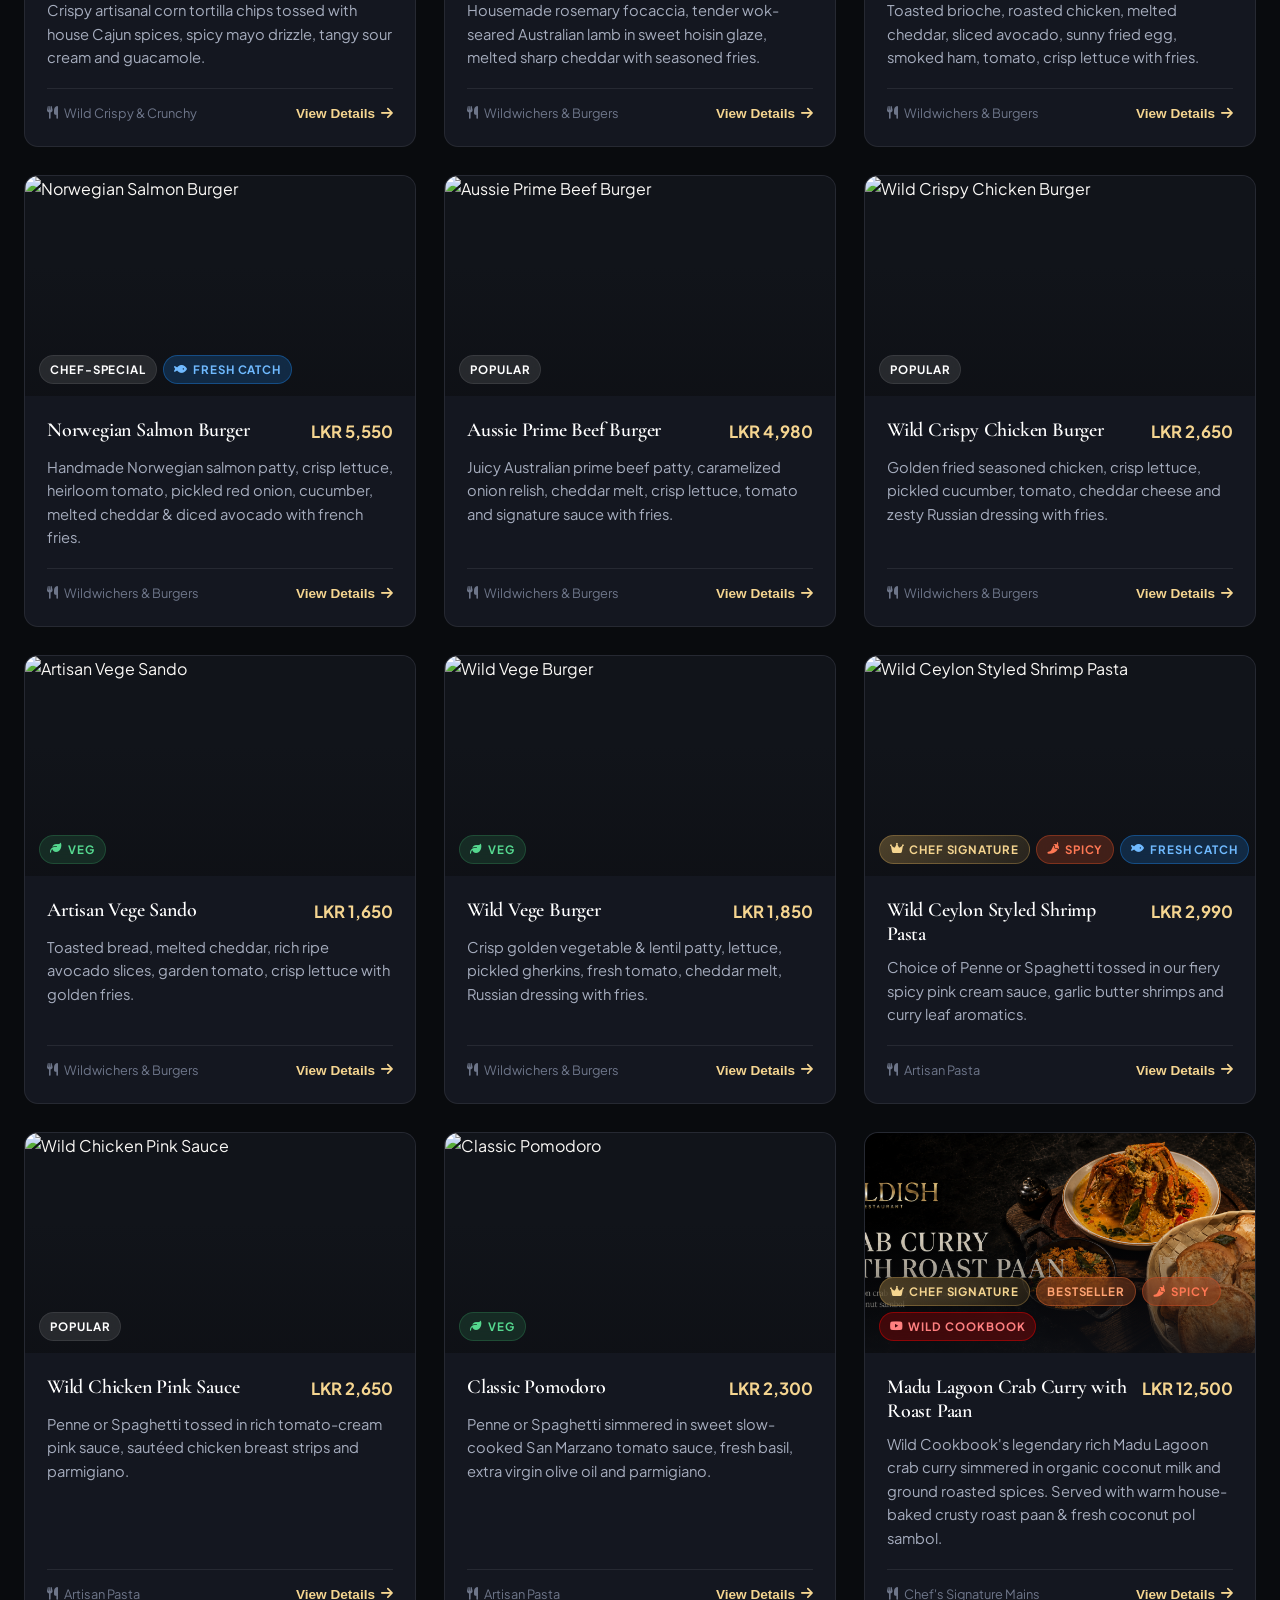
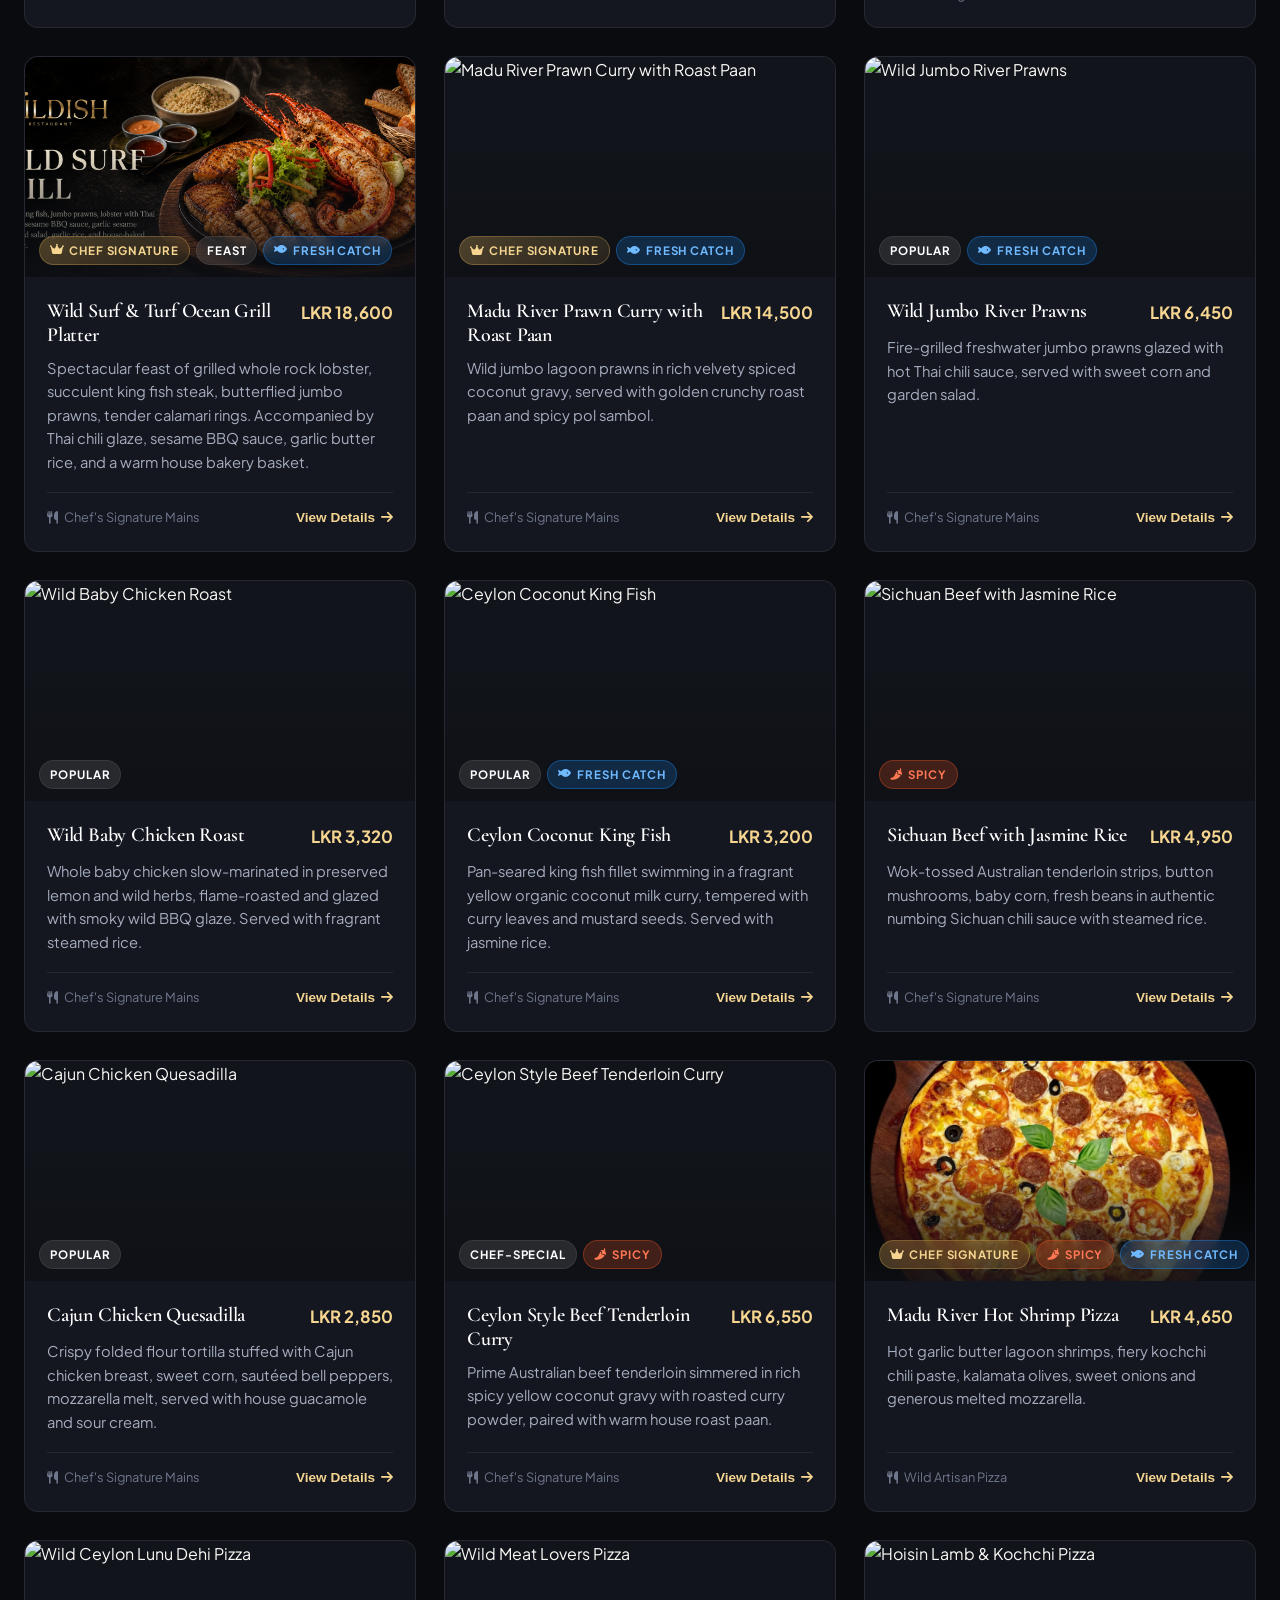
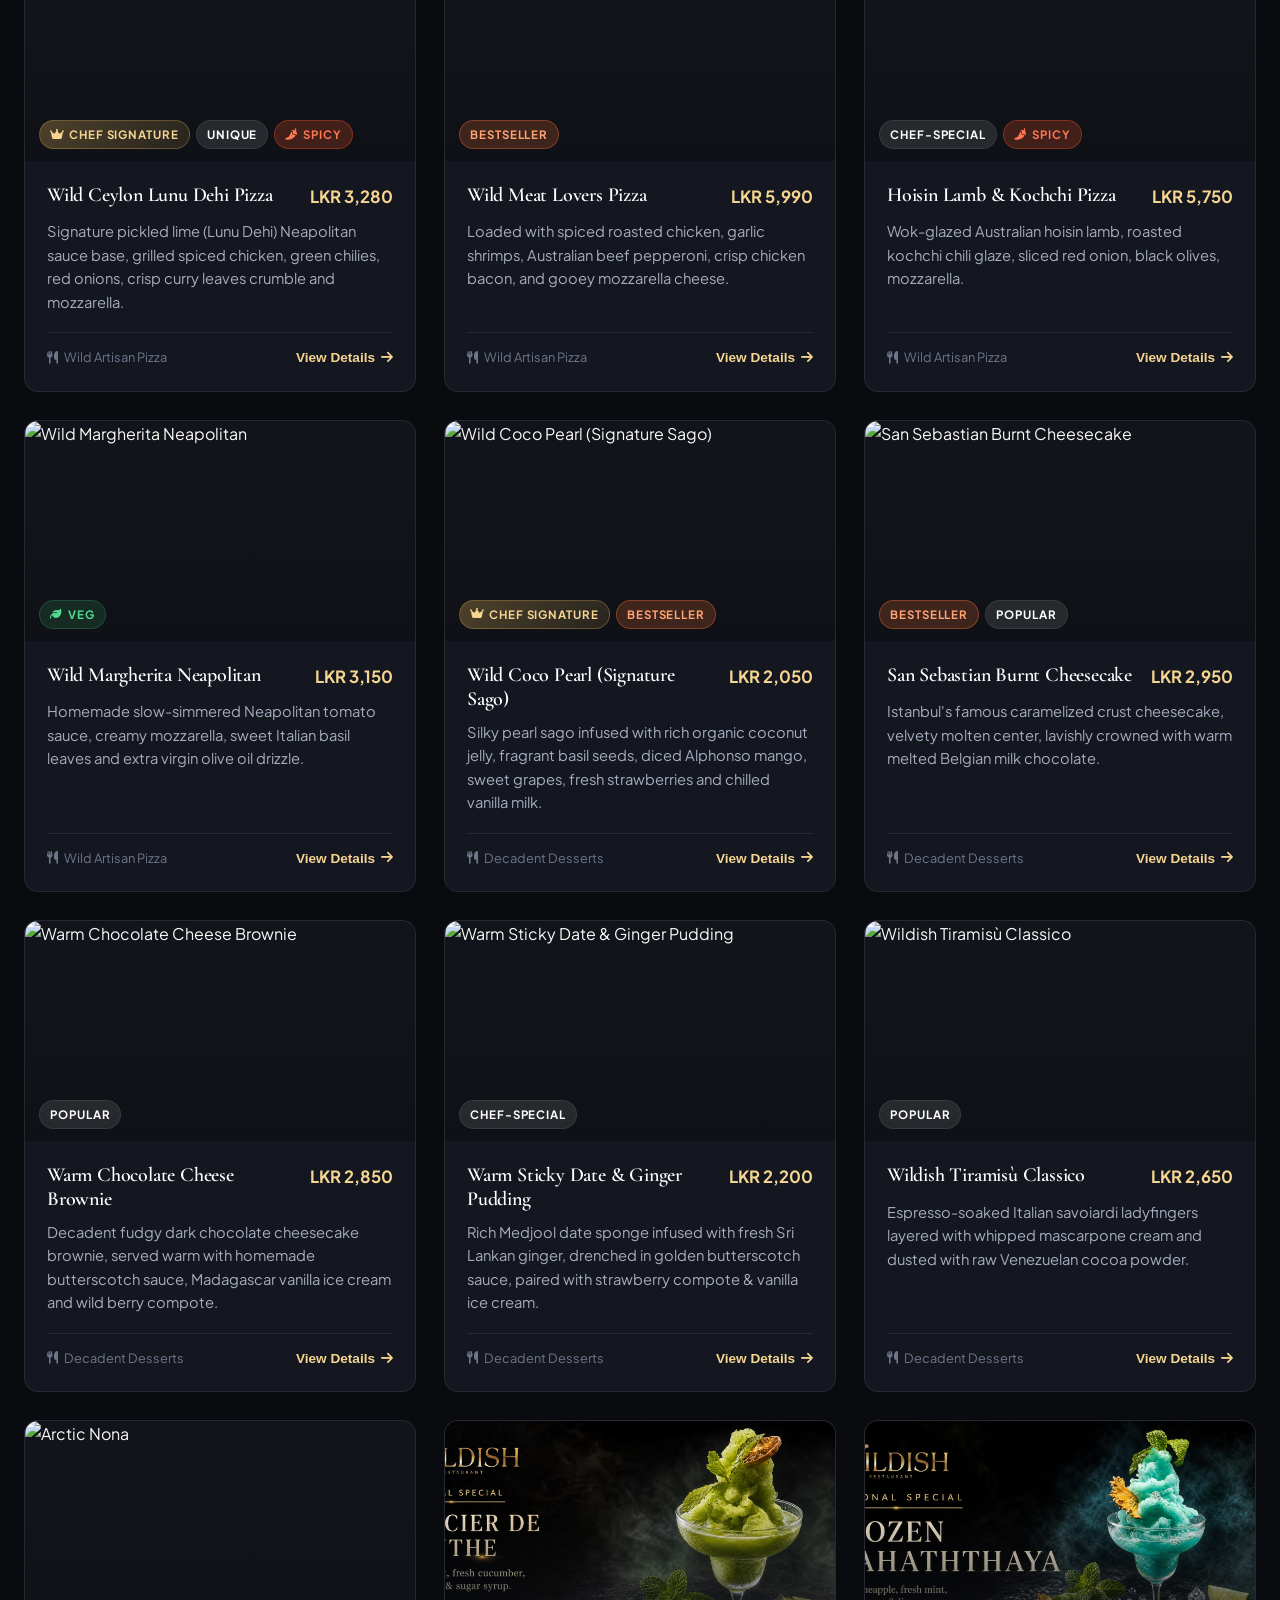
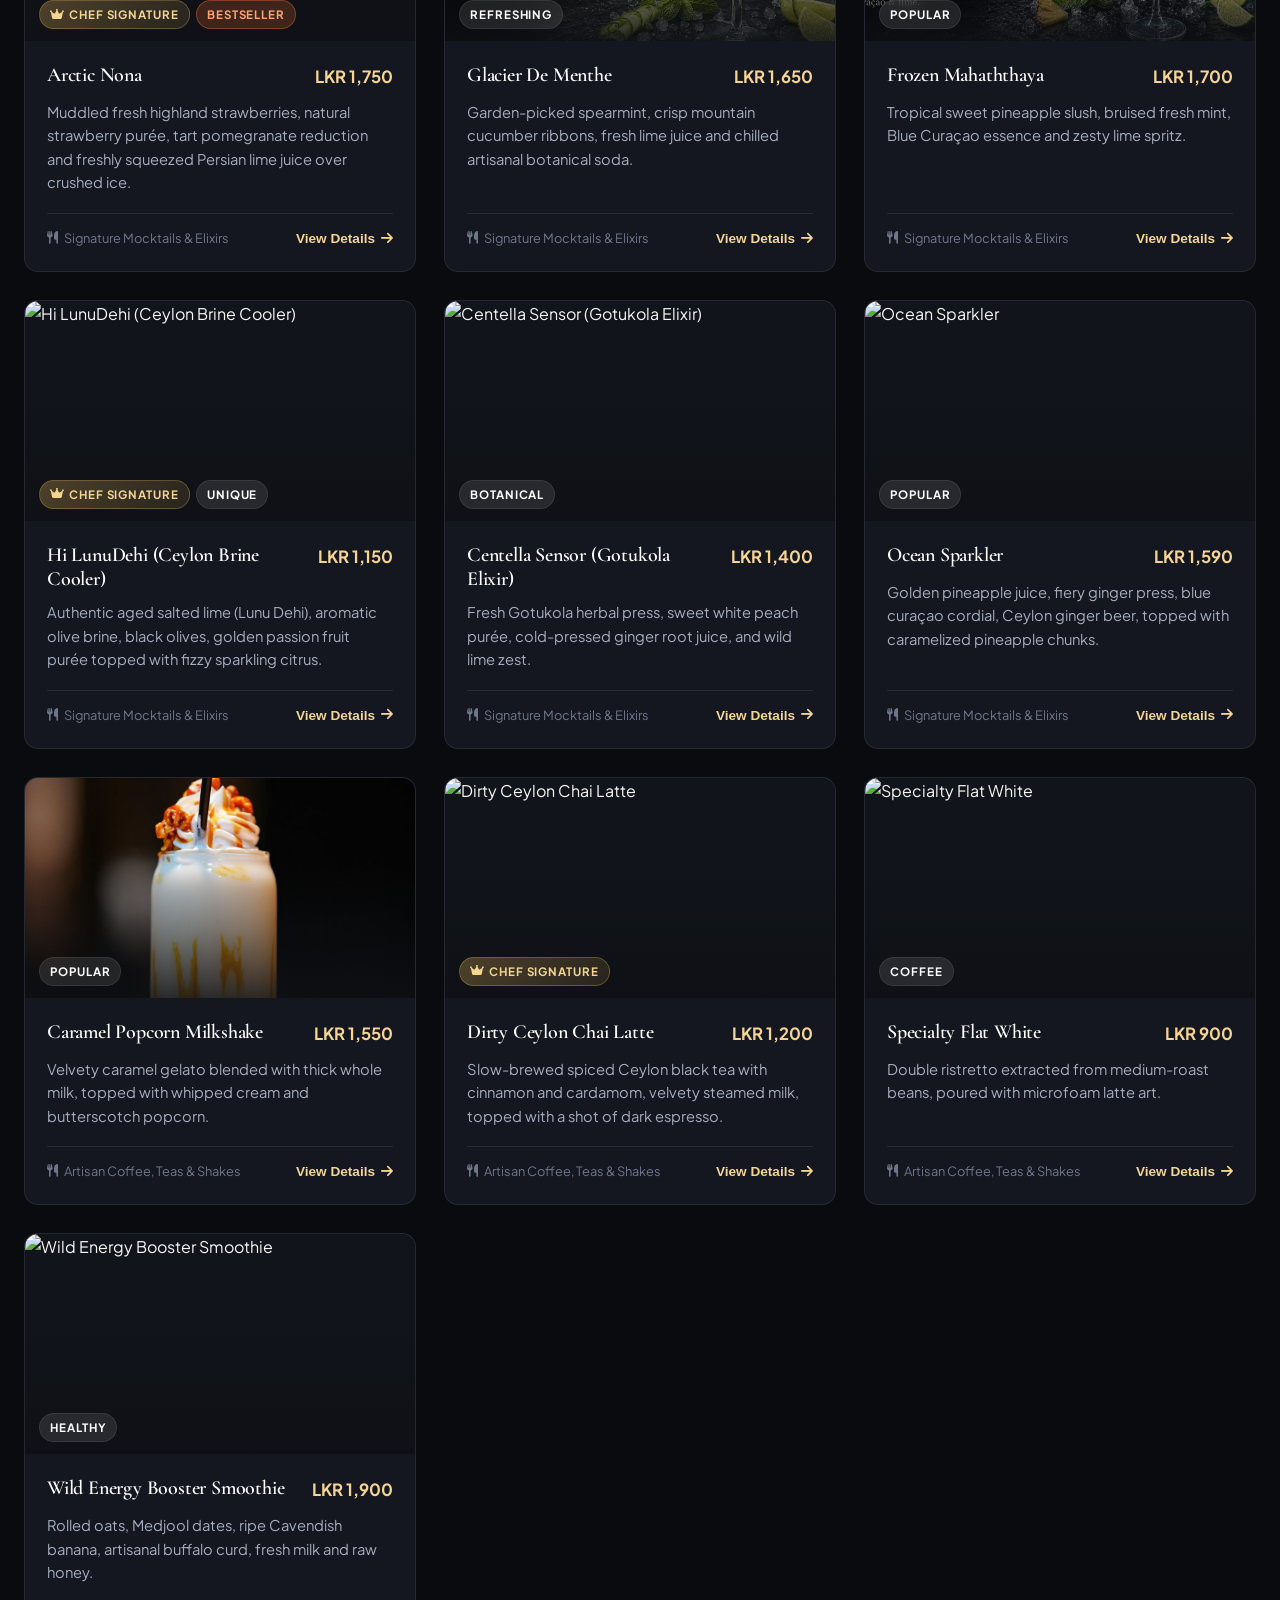
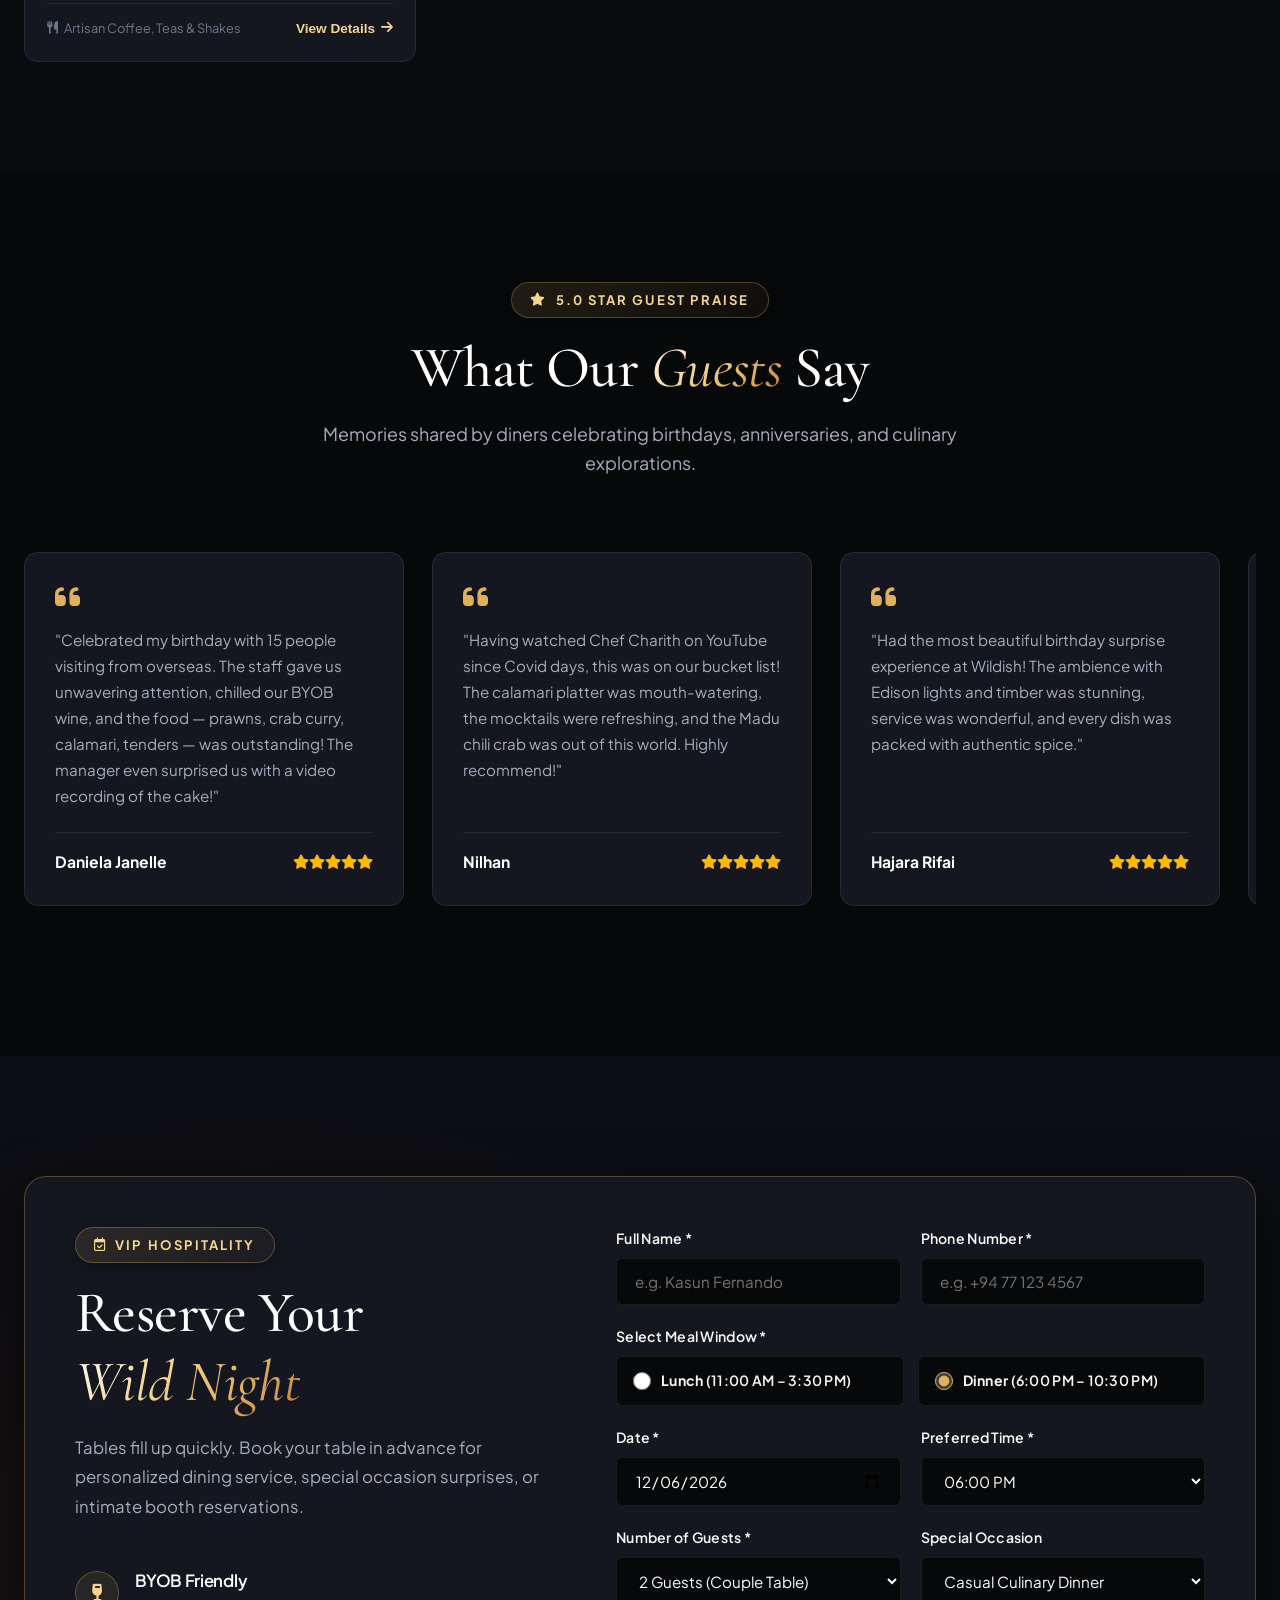
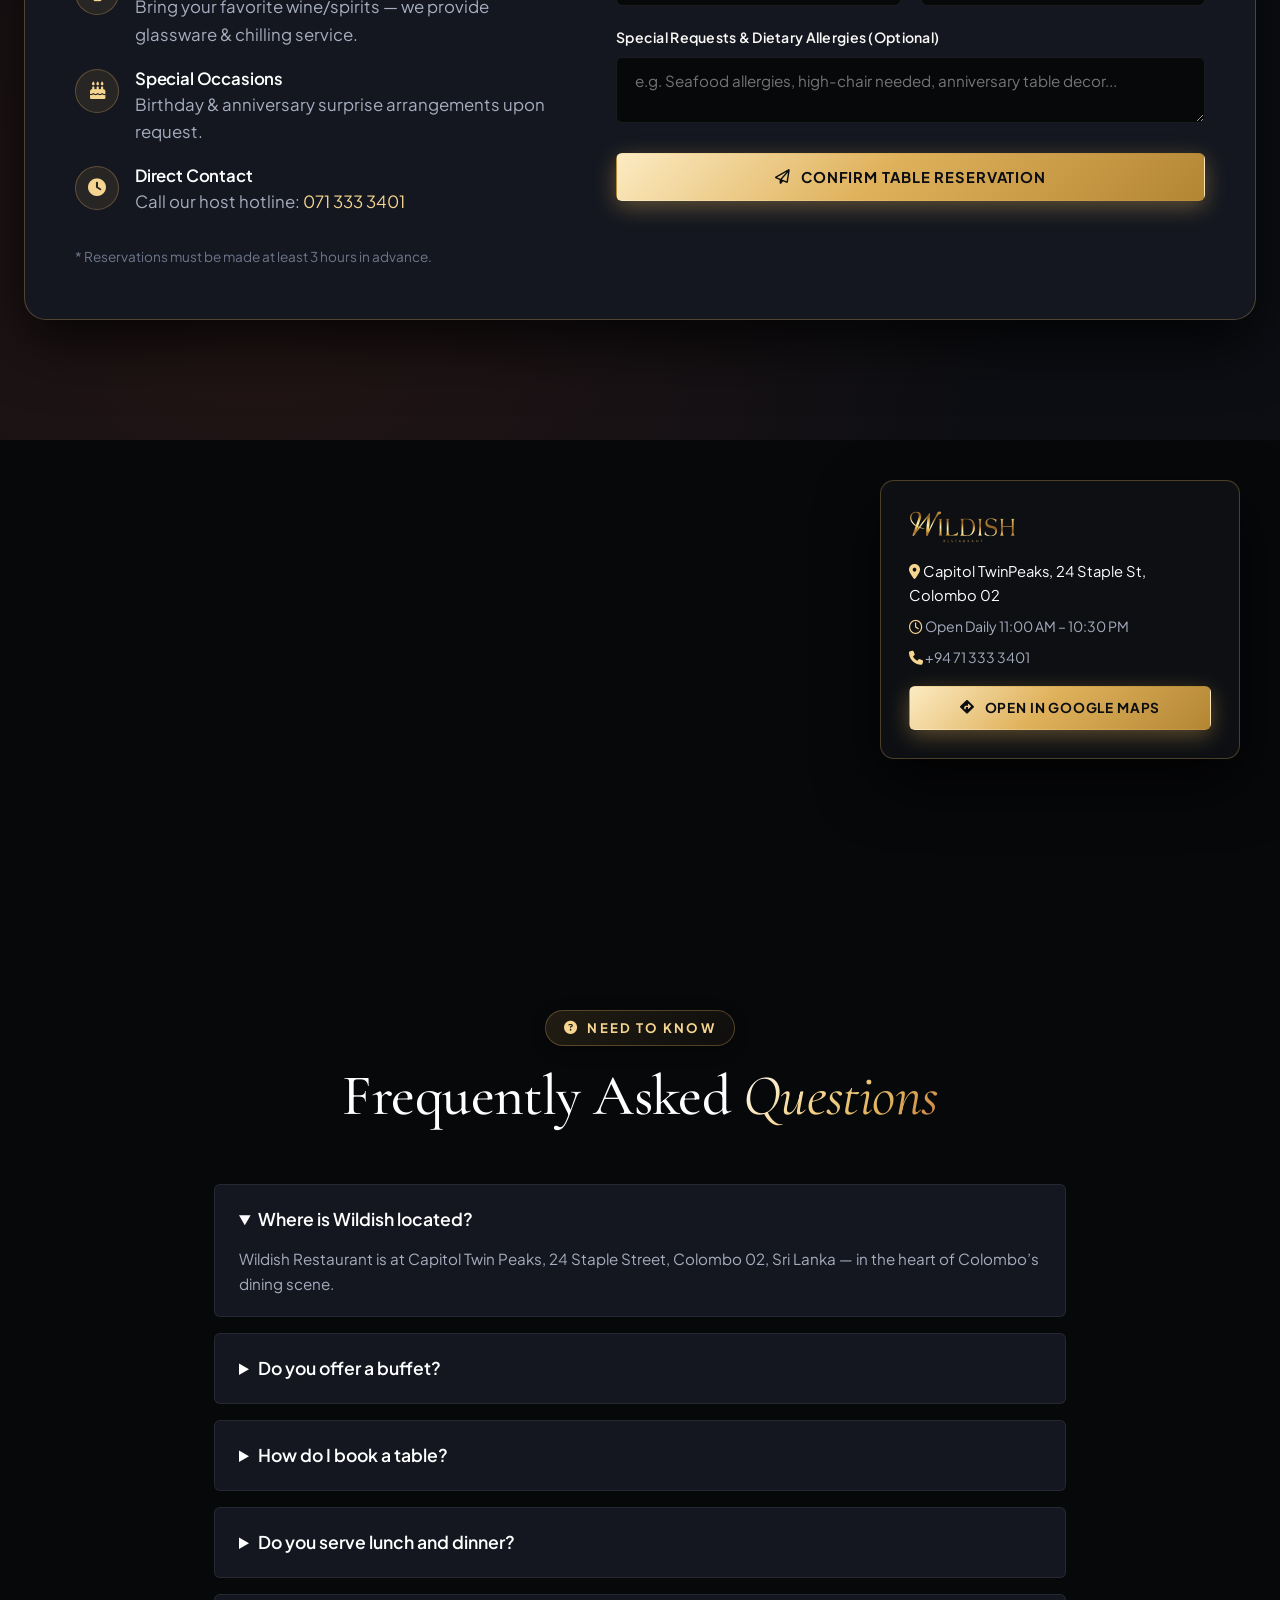
==== commit cd94d94b: "feat: Add luxury Enter Experience Sound Gate for 100% reliable instant audio playback and seamless c" ====
--- a/index.html
+++ b/index.html
@@ -172,6 +172,31 @@
   </script>
 <body>
 
+  <!-- ===== LUXURY EXPERIENCE SPLASH SOUND GATE ===== -->
+  <div id="experience-splash-gate" class="experience-splash-gate" aria-label="Enter Wildish Experience">
+    <div class="splash-box">
+      <div class="splash-badge">
+        <i class="fa-solid fa-fire-flame-curved text-gold"></i>
+        <span>By Wild Cookbook · Chef Charith N. Silva</span>
+      </div>
+
+      <img src="assets/images/wildish-logo.svg" alt="Wildish by Wild Cookbook" class="splash-logo" />
+      
+      <h2 class="splash-title">Untamed Culinary Atmosphere</h2>
+      <p class="splash-desc">Immerse yourself in garden-bright flavours, lagoon seafood, and our signature TwinPeaks Jazz Lounge soundscape.</p>
+
+      <div class="splash-actions">
+        <button id="btn-splash-enter-sound" class="btn-enter-experience" onclick="window.enterWildishExperience(true)">
+          <i class="fa-solid fa-volume-high"></i>
+          <span>Enter with Ambient Soundscape</span>
+        </button>
+        <button id="btn-splash-enter-mute" class="btn-enter-mute" onclick="window.enterWildishExperience(false)">
+          Explore without audio
+        </button>
+      </div>
+    </div>
+  </div>
+
   <!-- ===== TOP ANNOUNCEMENT BAR ===== -->
   <div class="top-bar">
     <div class="container top-bar-inner">
--- a/css/components.css
+++ b/css/components.css
@@ -1810,3 +1810,138 @@
     width: 100%;
   }
 }
+
+/* ==========================================================================
+   Luxury Experience Splash Sound Gate
+   ========================================================================== */
+.experience-splash-gate {
+  position: fixed;
+  inset: 0;
+  z-index: 999999;
+  background: radial-gradient(circle at center, rgba(20, 28, 24, 0.98) 0%, rgba(9, 10, 12, 0.99) 75%);
+  backdrop-filter: blur(25px);
+  -webkit-backdrop-filter: blur(25px);
+  display: flex;
+  align-items: center;
+  justify-content: center;
+  padding: 24px;
+  opacity: 1;
+  visibility: visible;
+  transition: opacity 0.85s cubic-bezier(0.16, 1, 0.3, 1), transform 0.85s cubic-bezier(0.16, 1, 0.3, 1), visibility 0.85s;
+}
+
+.experience-splash-gate.is-entered {
+  opacity: 0;
+  visibility: hidden;
+  transform: scale(1.05);
+  pointer-events: none;
+}
+
+.splash-box {
+  max-width: 520px;
+  width: 100%;
+  text-align: center;
+  background: rgba(18, 20, 24, 0.85);
+  border: 1px solid rgba(223, 177, 91, 0.28);
+  border-radius: 24px;
+  padding: 44px 36px;
+  box-shadow: 0 24px 64px rgba(0, 0, 0, 0.8), 0 0 40px rgba(223, 177, 91, 0.12);
+  position: relative;
+  overflow: hidden;
+  animation: floatSubtle 6s ease-in-out infinite;
+}
+
+.splash-box::before {
+  content: '';
+  position: absolute;
+  top: -50%;
+  left: -50%;
+  width: 200%;
+  height: 200%;
+  background: radial-gradient(circle at 50% 30%, rgba(223, 177, 91, 0.1) 0%, transparent 60%);
+  pointer-events: none;
+}
+
+.splash-badge {
+  display: inline-flex;
+  align-items: center;
+  gap: 8px;
+  background: rgba(223, 177, 91, 0.12);
+  border: 1px solid rgba(223, 177, 91, 0.3);
+  padding: 6px 14px;
+  border-radius: 100px;
+  font-size: 0.8rem;
+  color: var(--gold-light);
+  text-transform: uppercase;
+  letter-spacing: 0.1em;
+  margin-bottom: 24px;
+}
+
+.splash-logo {
+  max-width: 220px;
+  width: 100%;
+  height: auto;
+  margin: 0 auto 16px;
+  display: block;
+}
+
+.splash-title {
+  font-family: var(--font-serif);
+  font-size: 1.8rem;
+  font-weight: 400;
+  color: #fff;
+  margin-bottom: 12px;
+}
+
+.splash-desc {
+  font-size: 0.95rem;
+  color: var(--text-muted);
+  line-height: 1.6;
+  margin-bottom: 32px;
+}
+
+.splash-actions {
+  display: flex;
+  flex-direction: column;
+  gap: 14px;
+  align-items: center;
+}
+
+.btn-enter-experience {
+  width: 100%;
+  padding: 16px 28px;
+  font-size: 1.05rem;
+  font-weight: 600;
+  background: linear-gradient(135deg, #dfb15b 0%, #b88628 100%);
+  color: #0b0c0e;
+  border: none;
+  border-radius: 100px;
+  cursor: pointer;
+  display: flex;
+  align-items: center;
+  justify-content: center;
+  gap: 12px;
+  box-shadow: 0 8px 24px rgba(223, 177, 91, 0.35);
+  transition: transform 0.25s ease, box-shadow 0.25s ease;
+}
+
+.btn-enter-experience:hover {
+  transform: translateY(-2px);
+  box-shadow: 0 12px 32px rgba(223, 177, 91, 0.5);
+}
+
+.btn-enter-mute {
+  background: none;
+  border: none;
+  color: var(--text-muted);
+  font-size: 0.85rem;
+  cursor: pointer;
+  padding: 6px 12px;
+  transition: color 0.2s ease;
+  text-decoration: underline;
+  text-underline-offset: 4px;
+}
+
+.btn-enter-mute:hover {
+  color: #fff;
+}
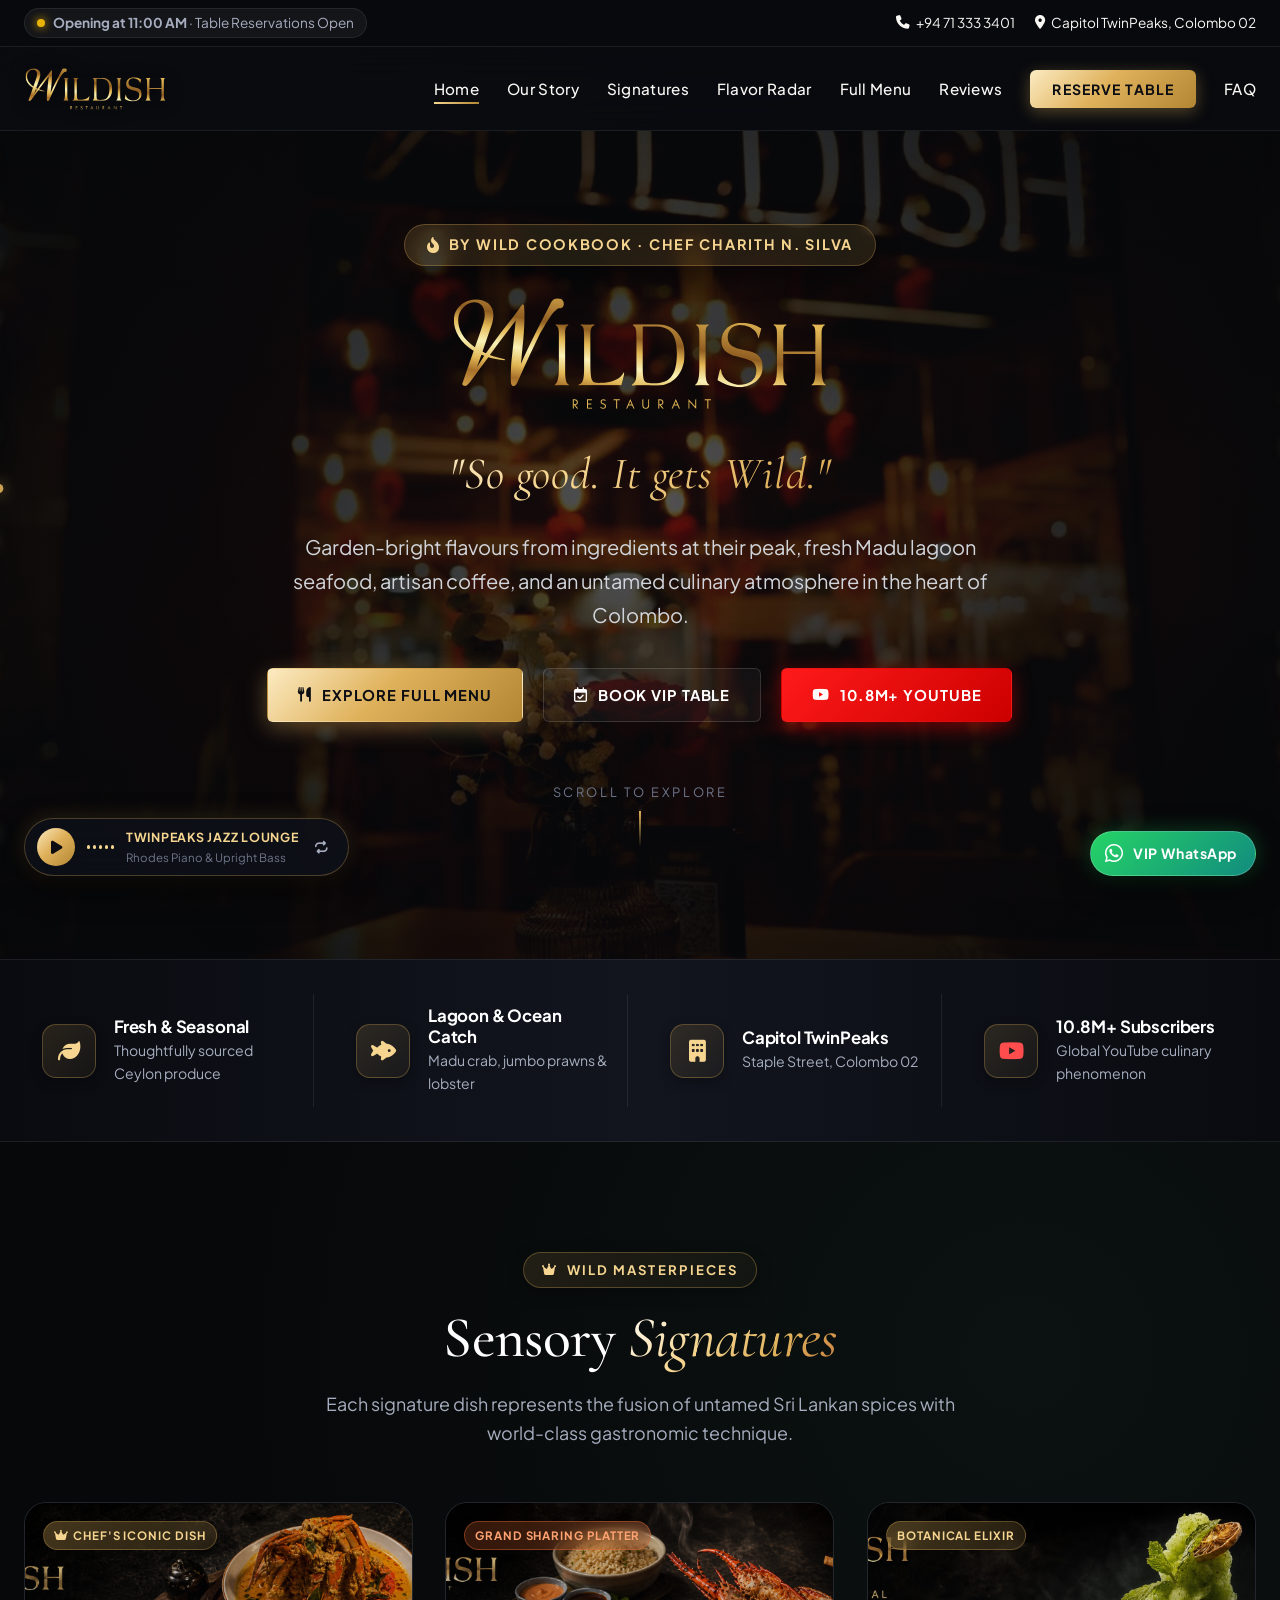
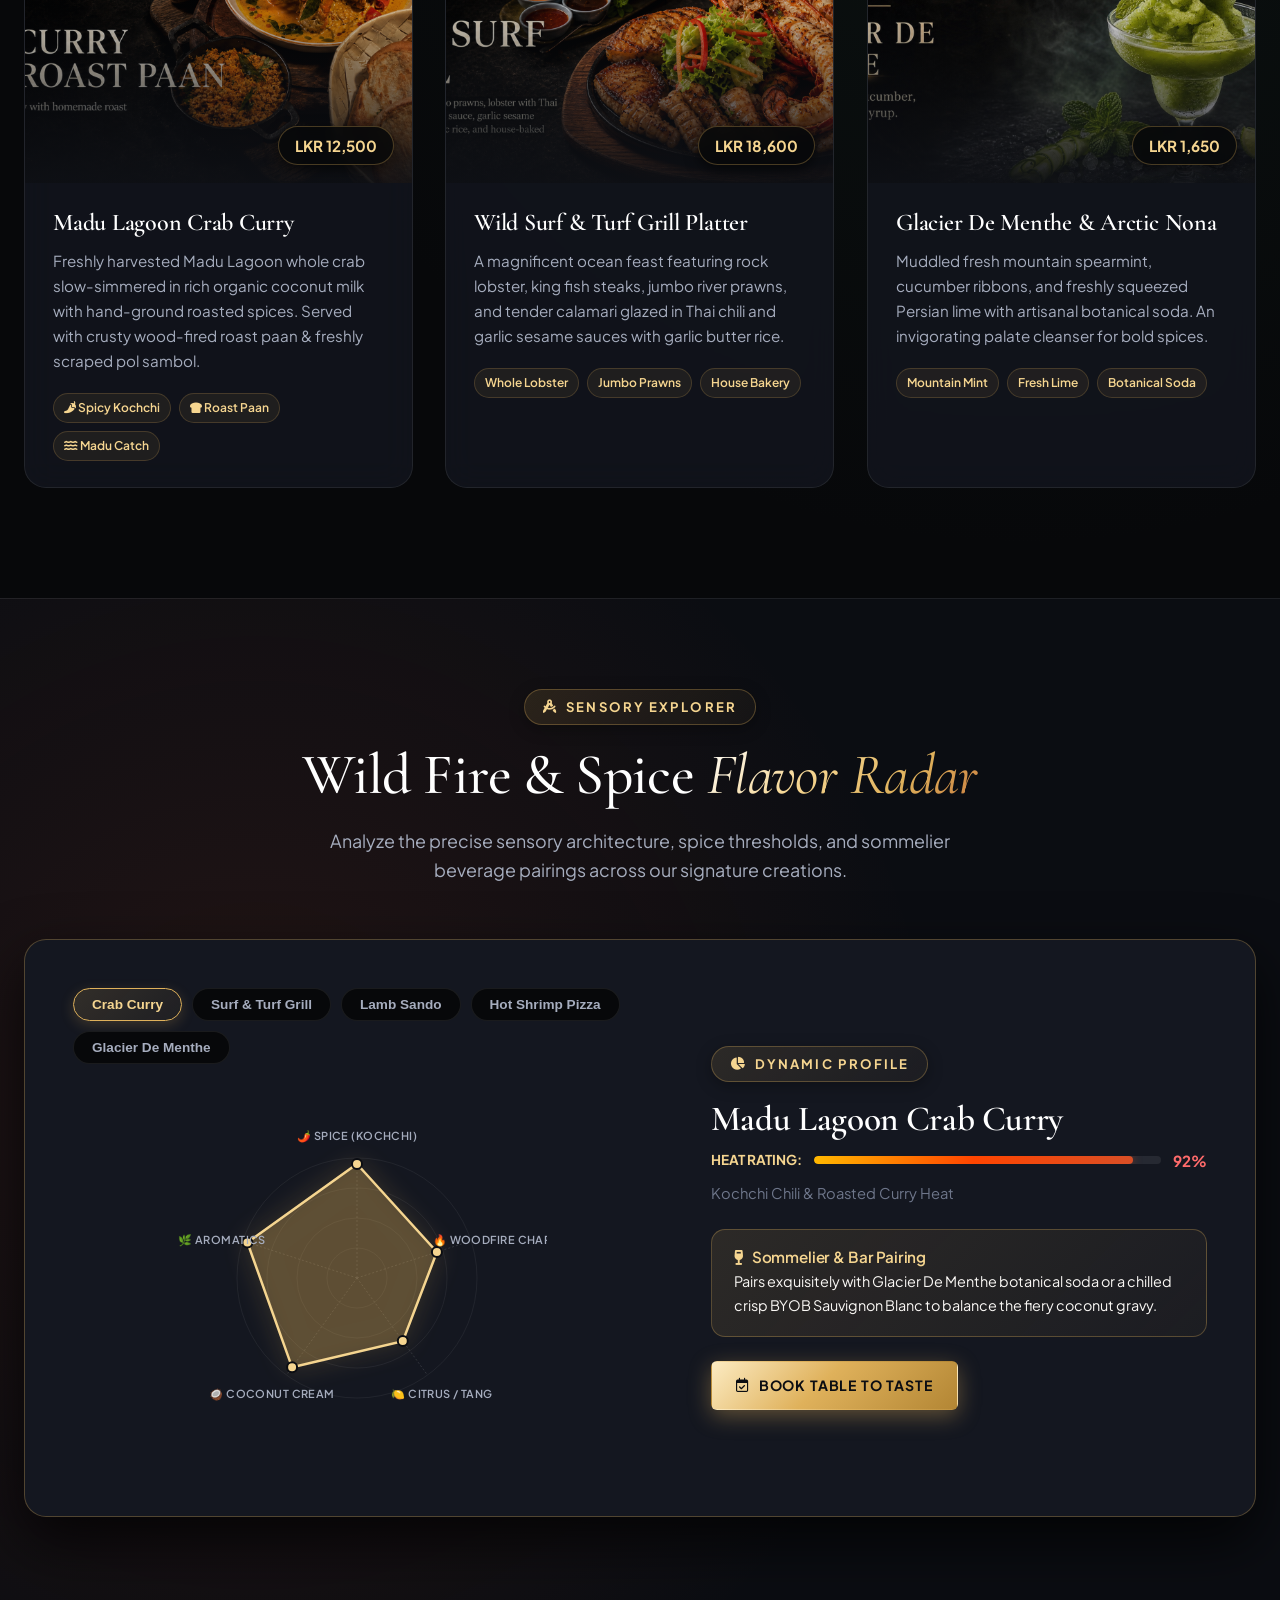
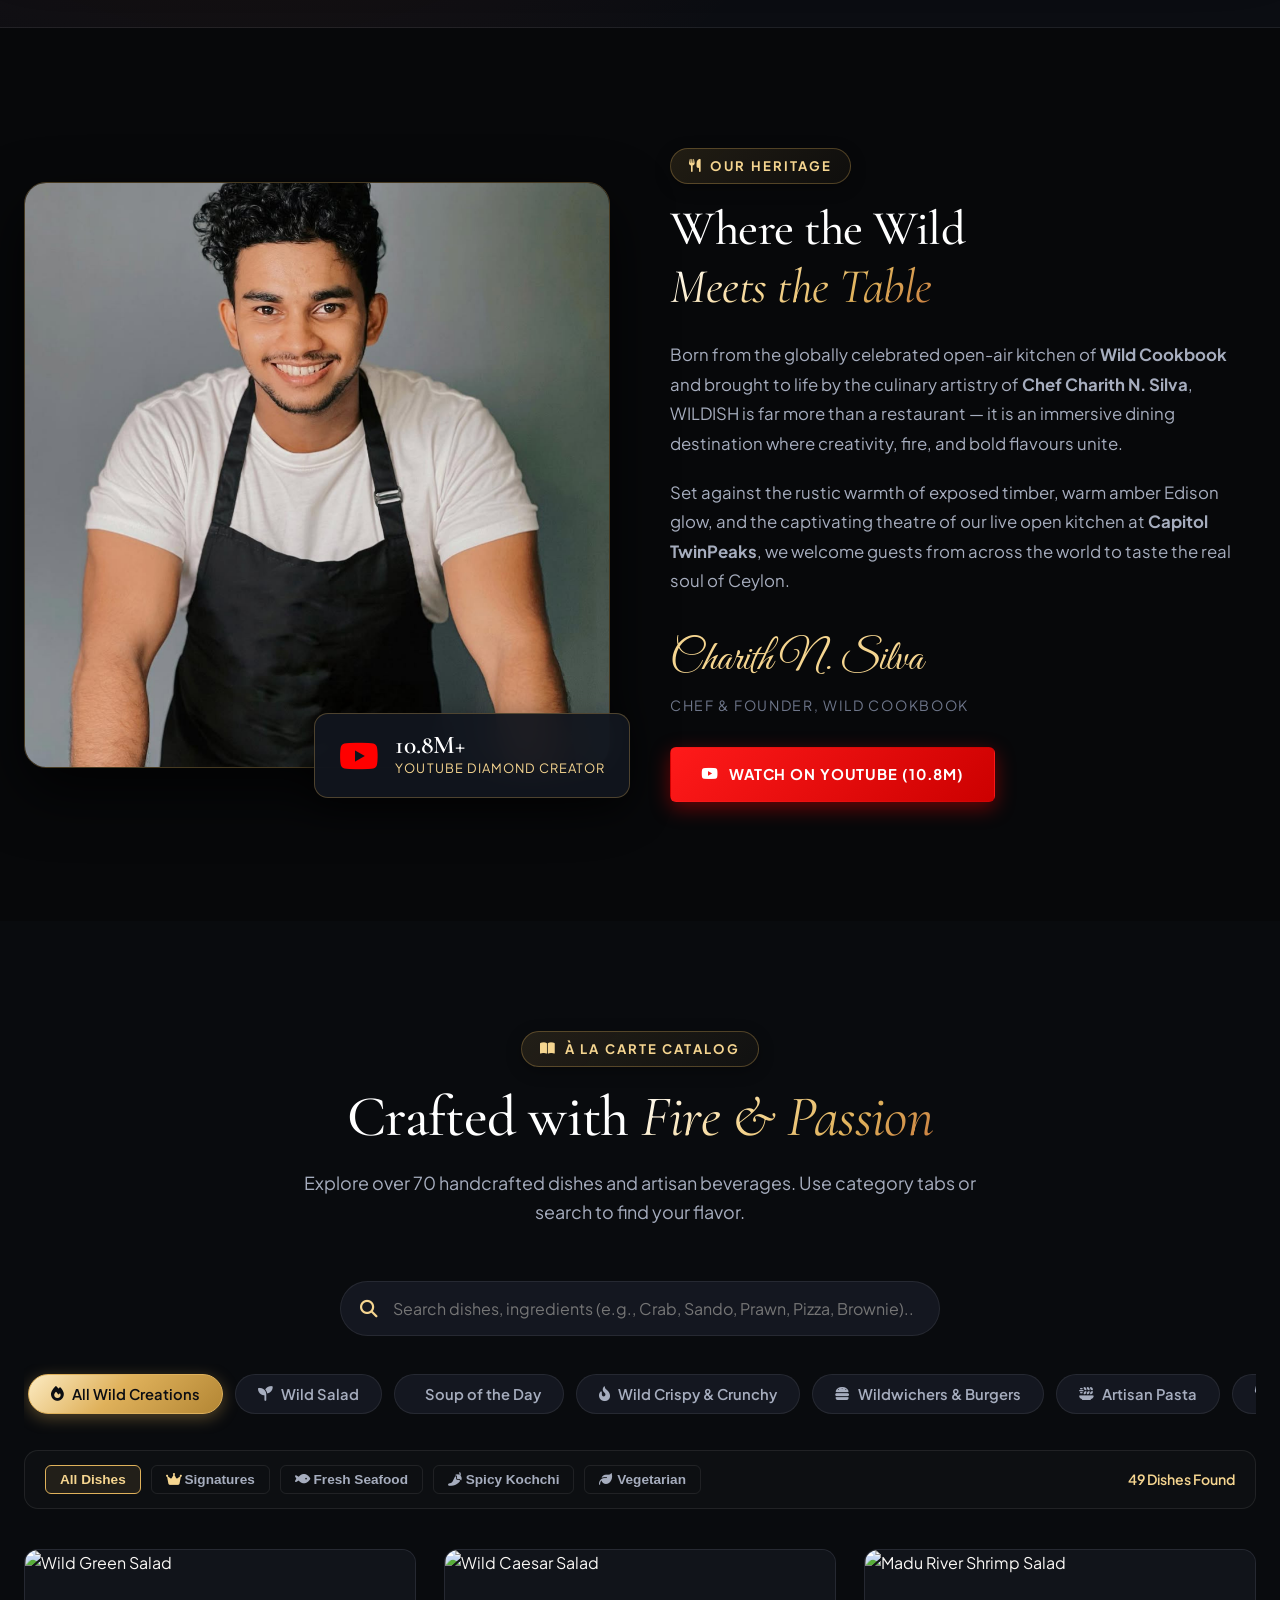
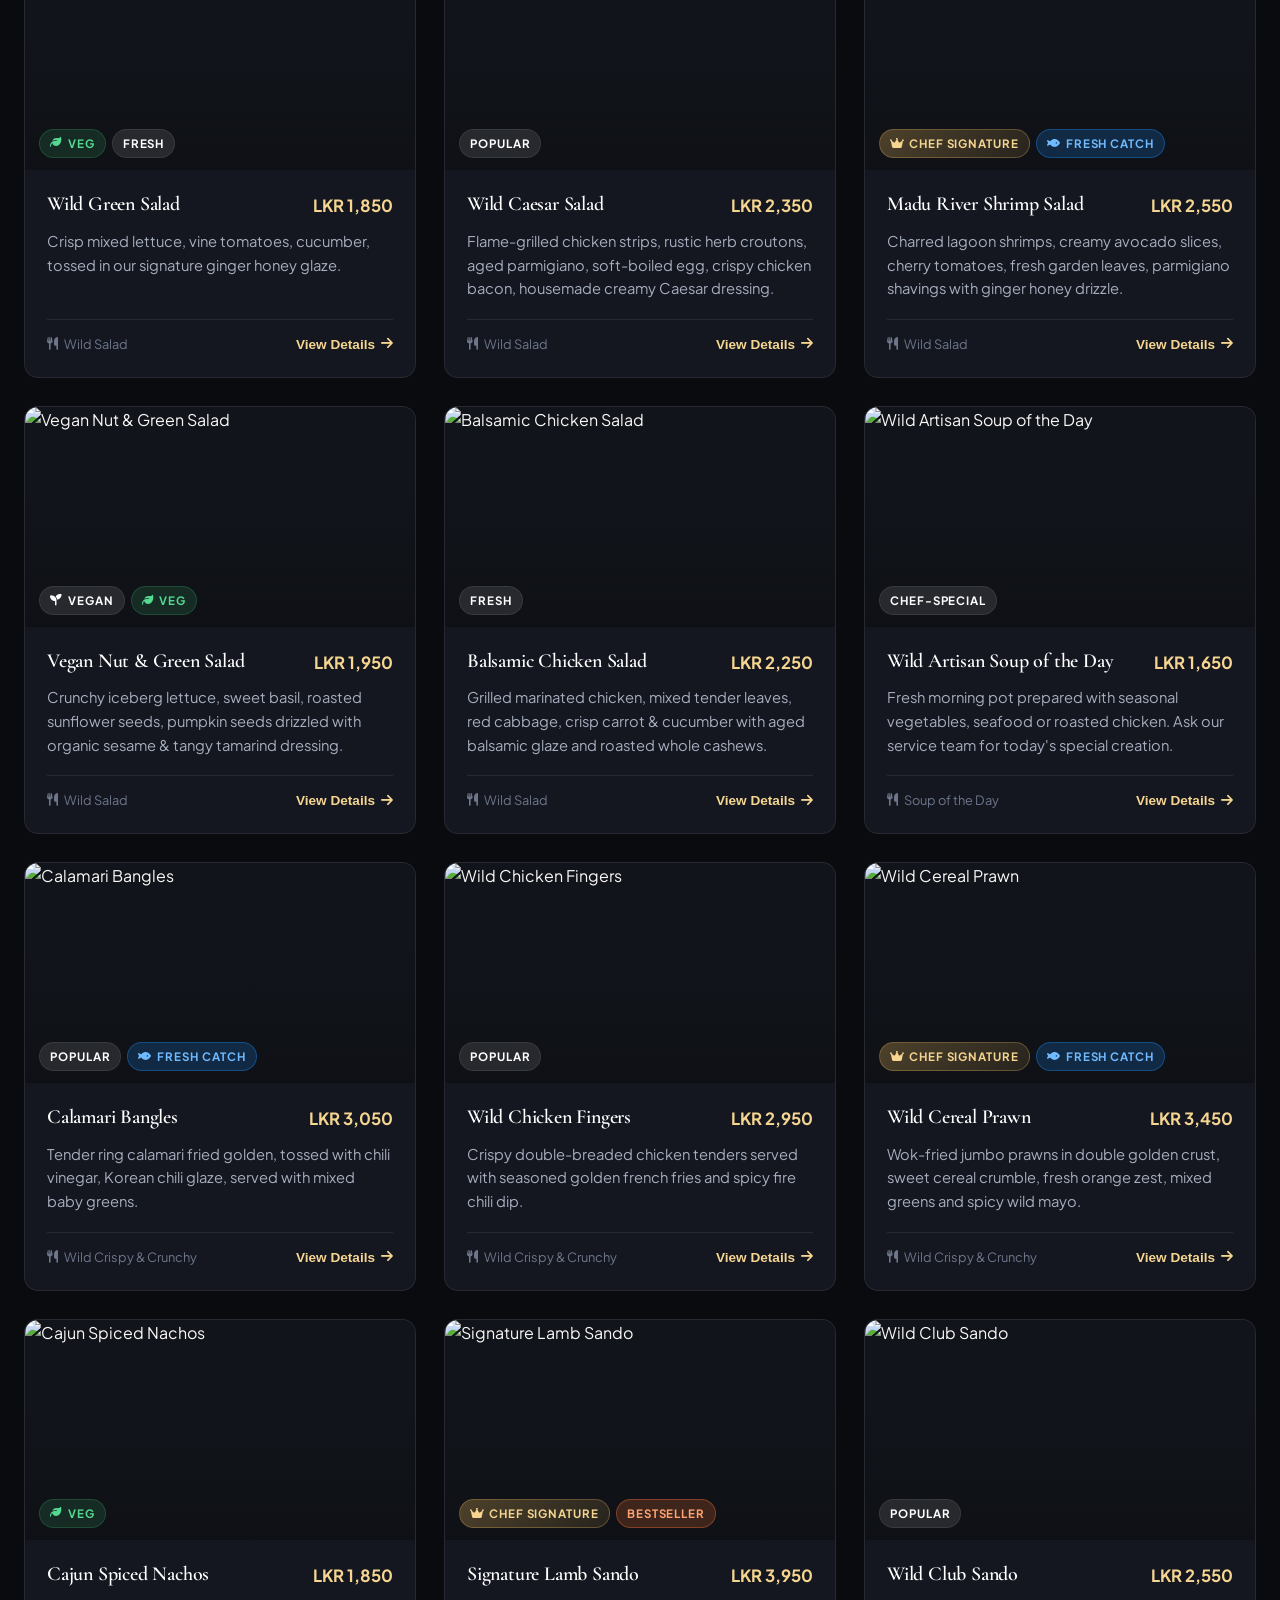
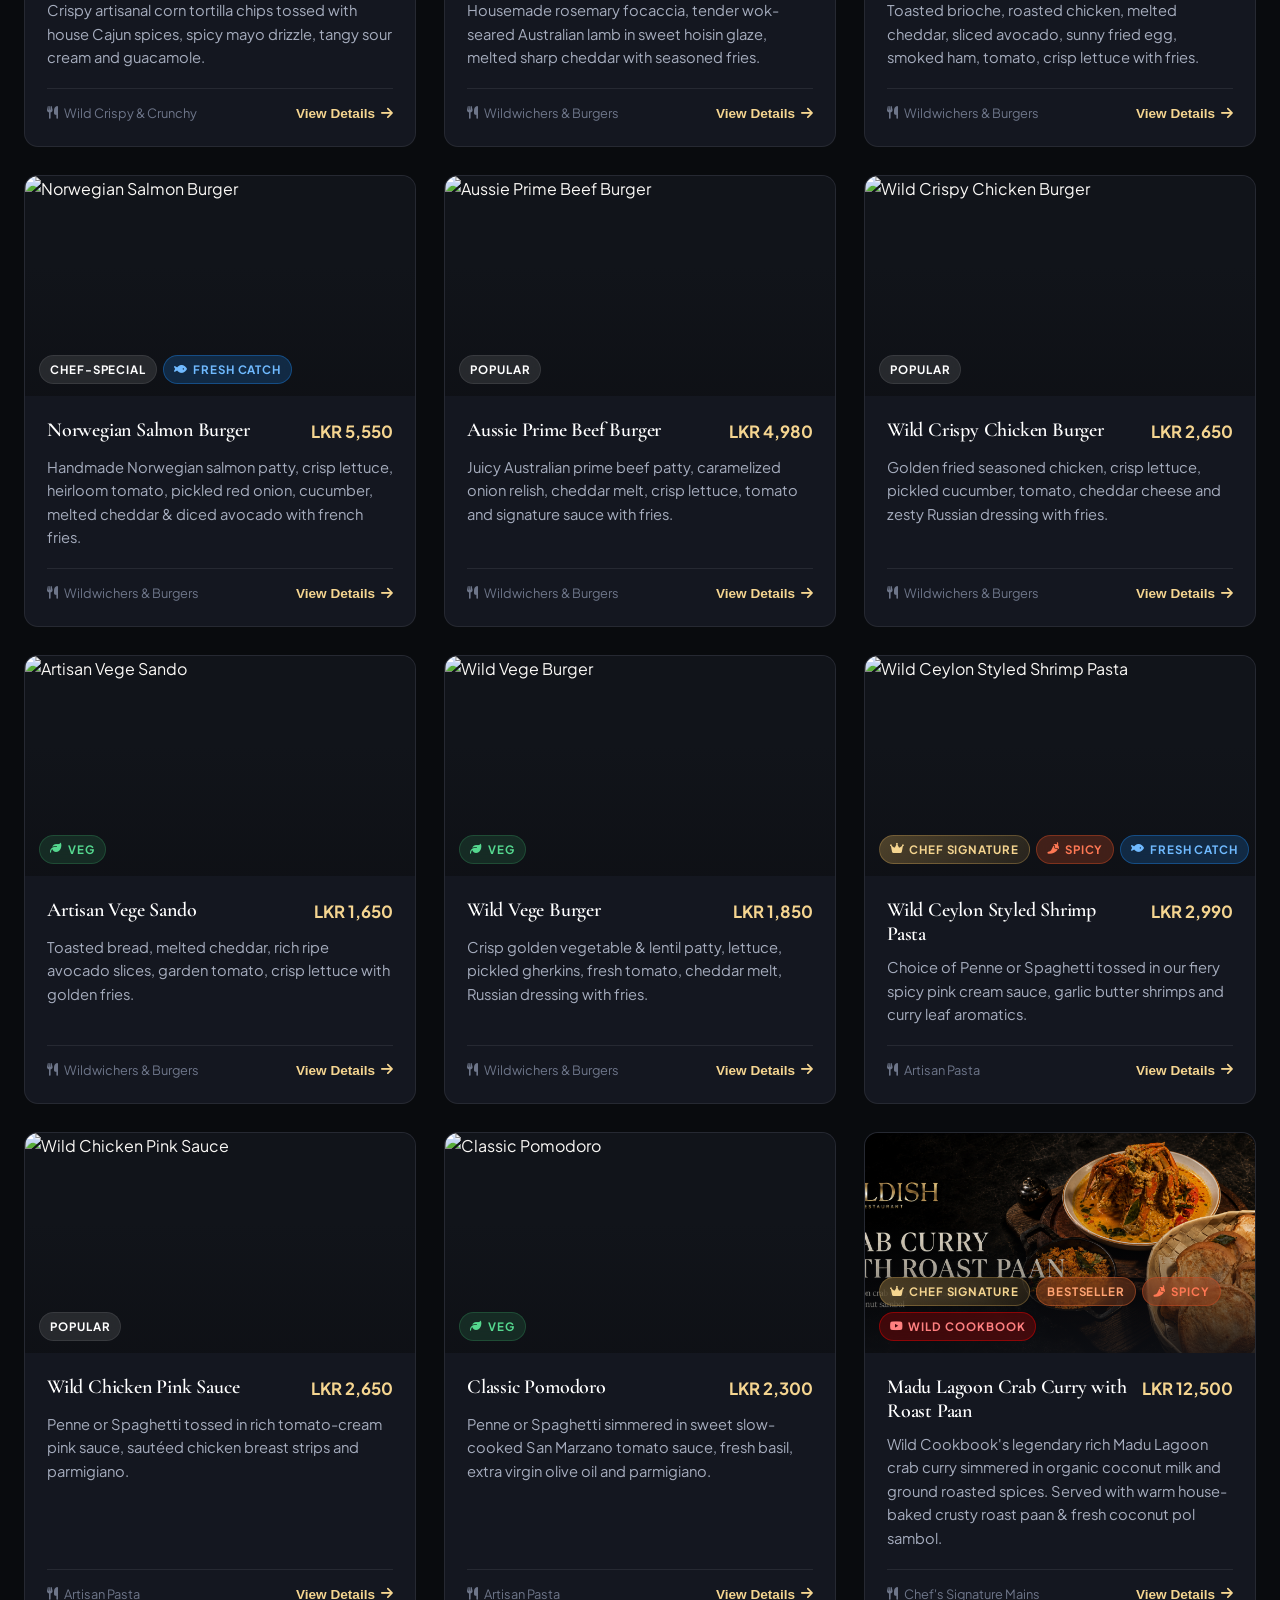
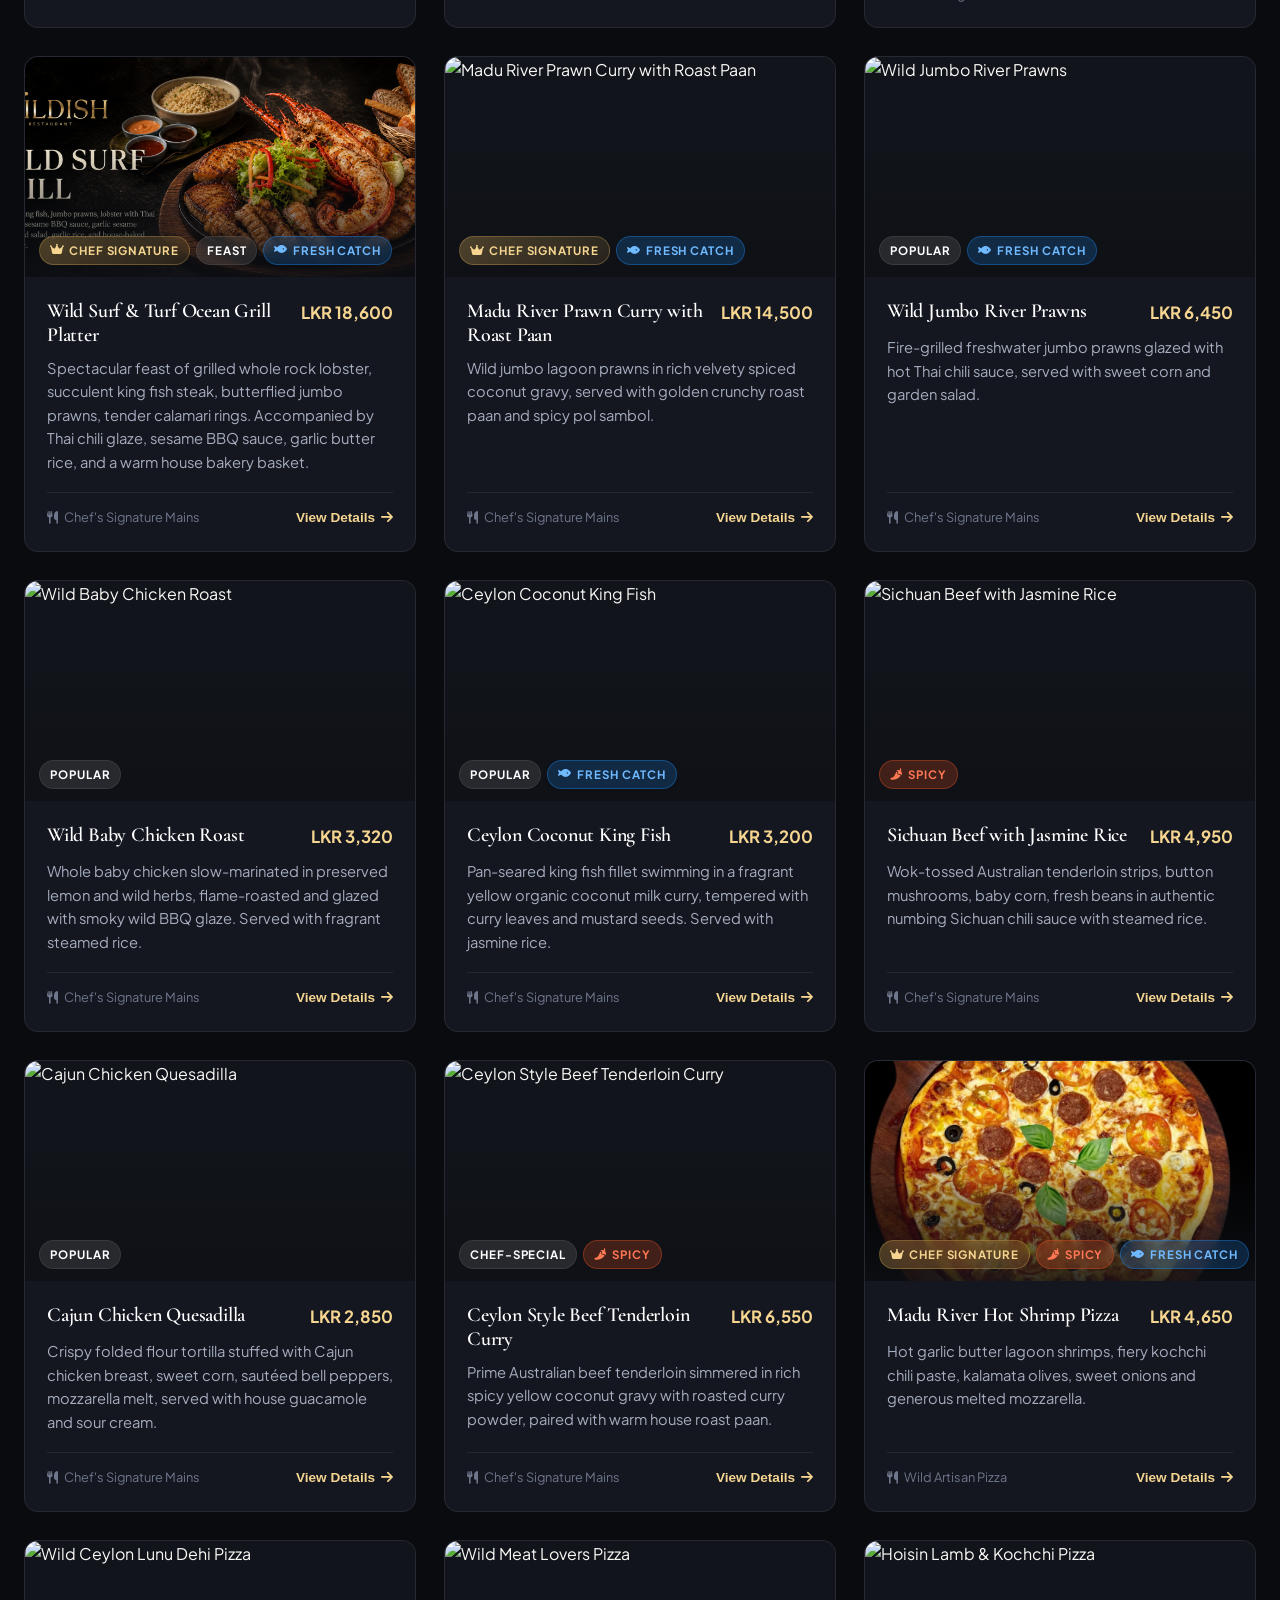
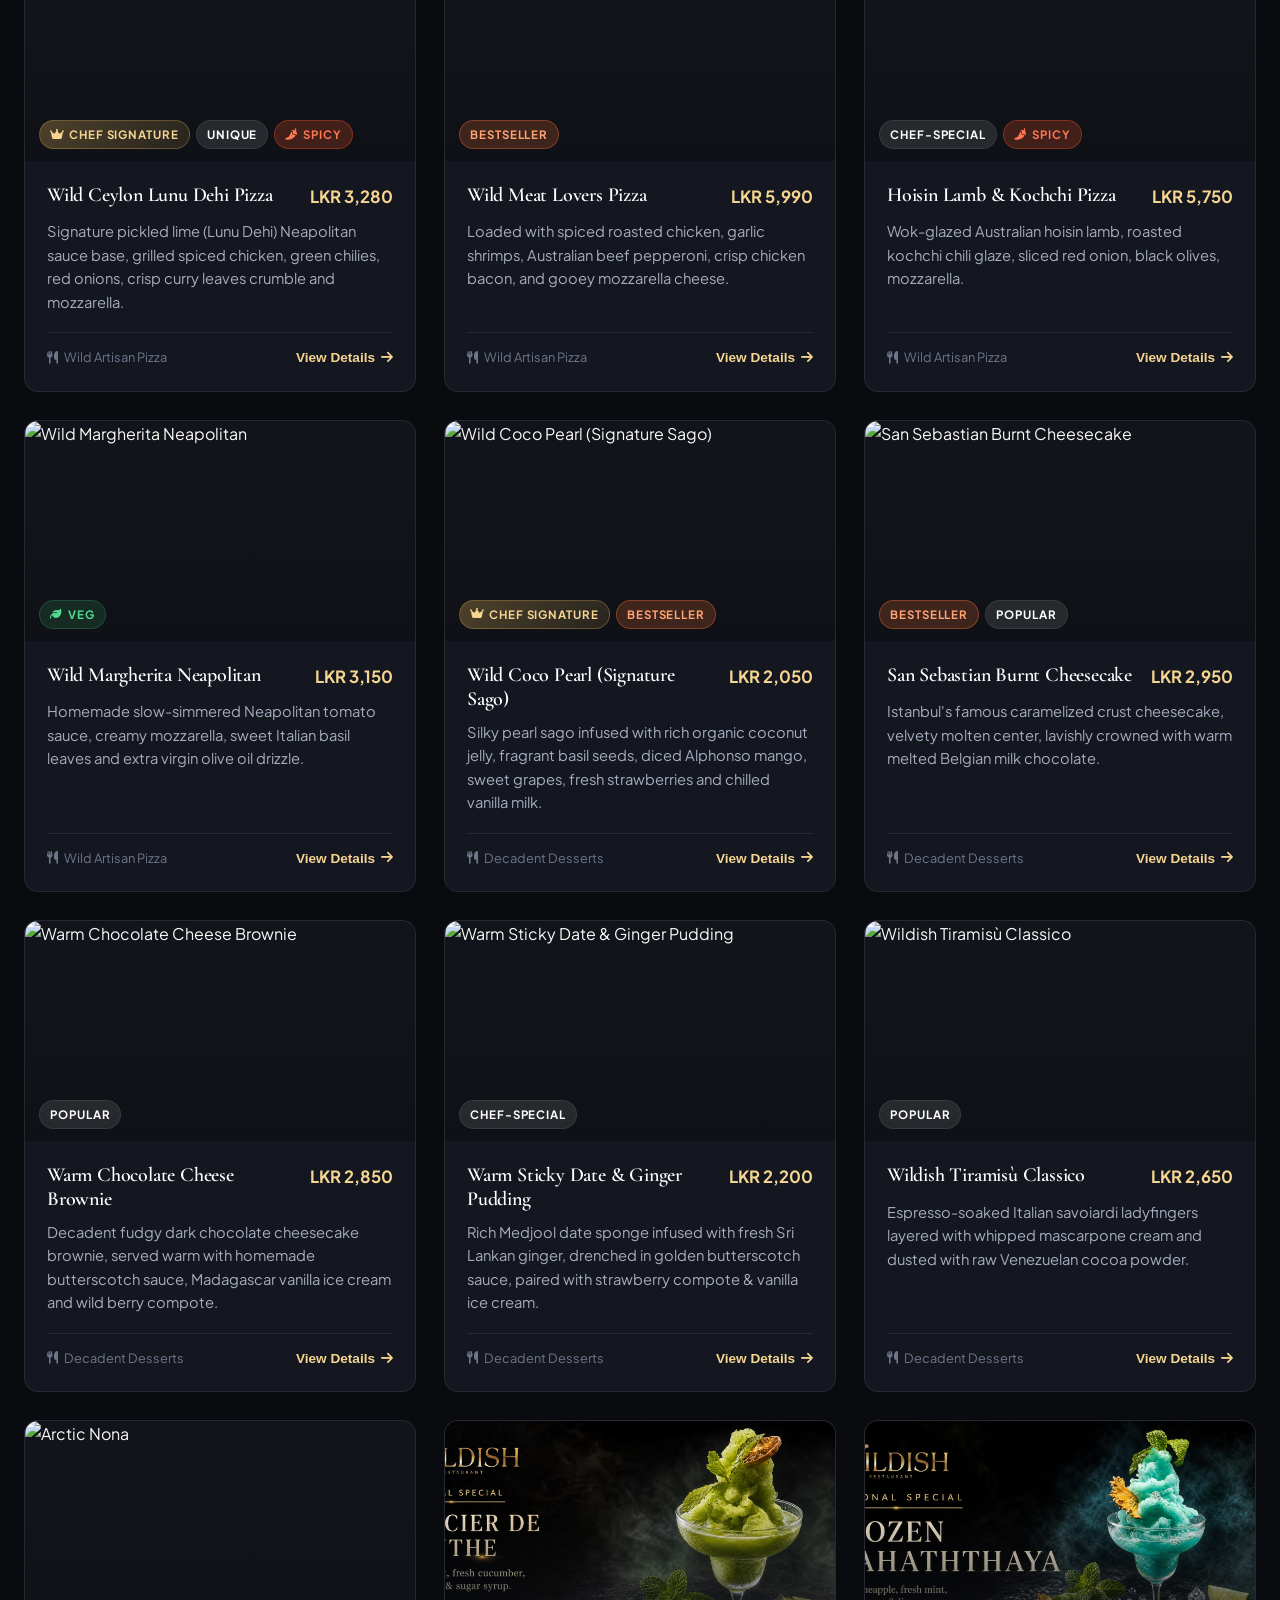
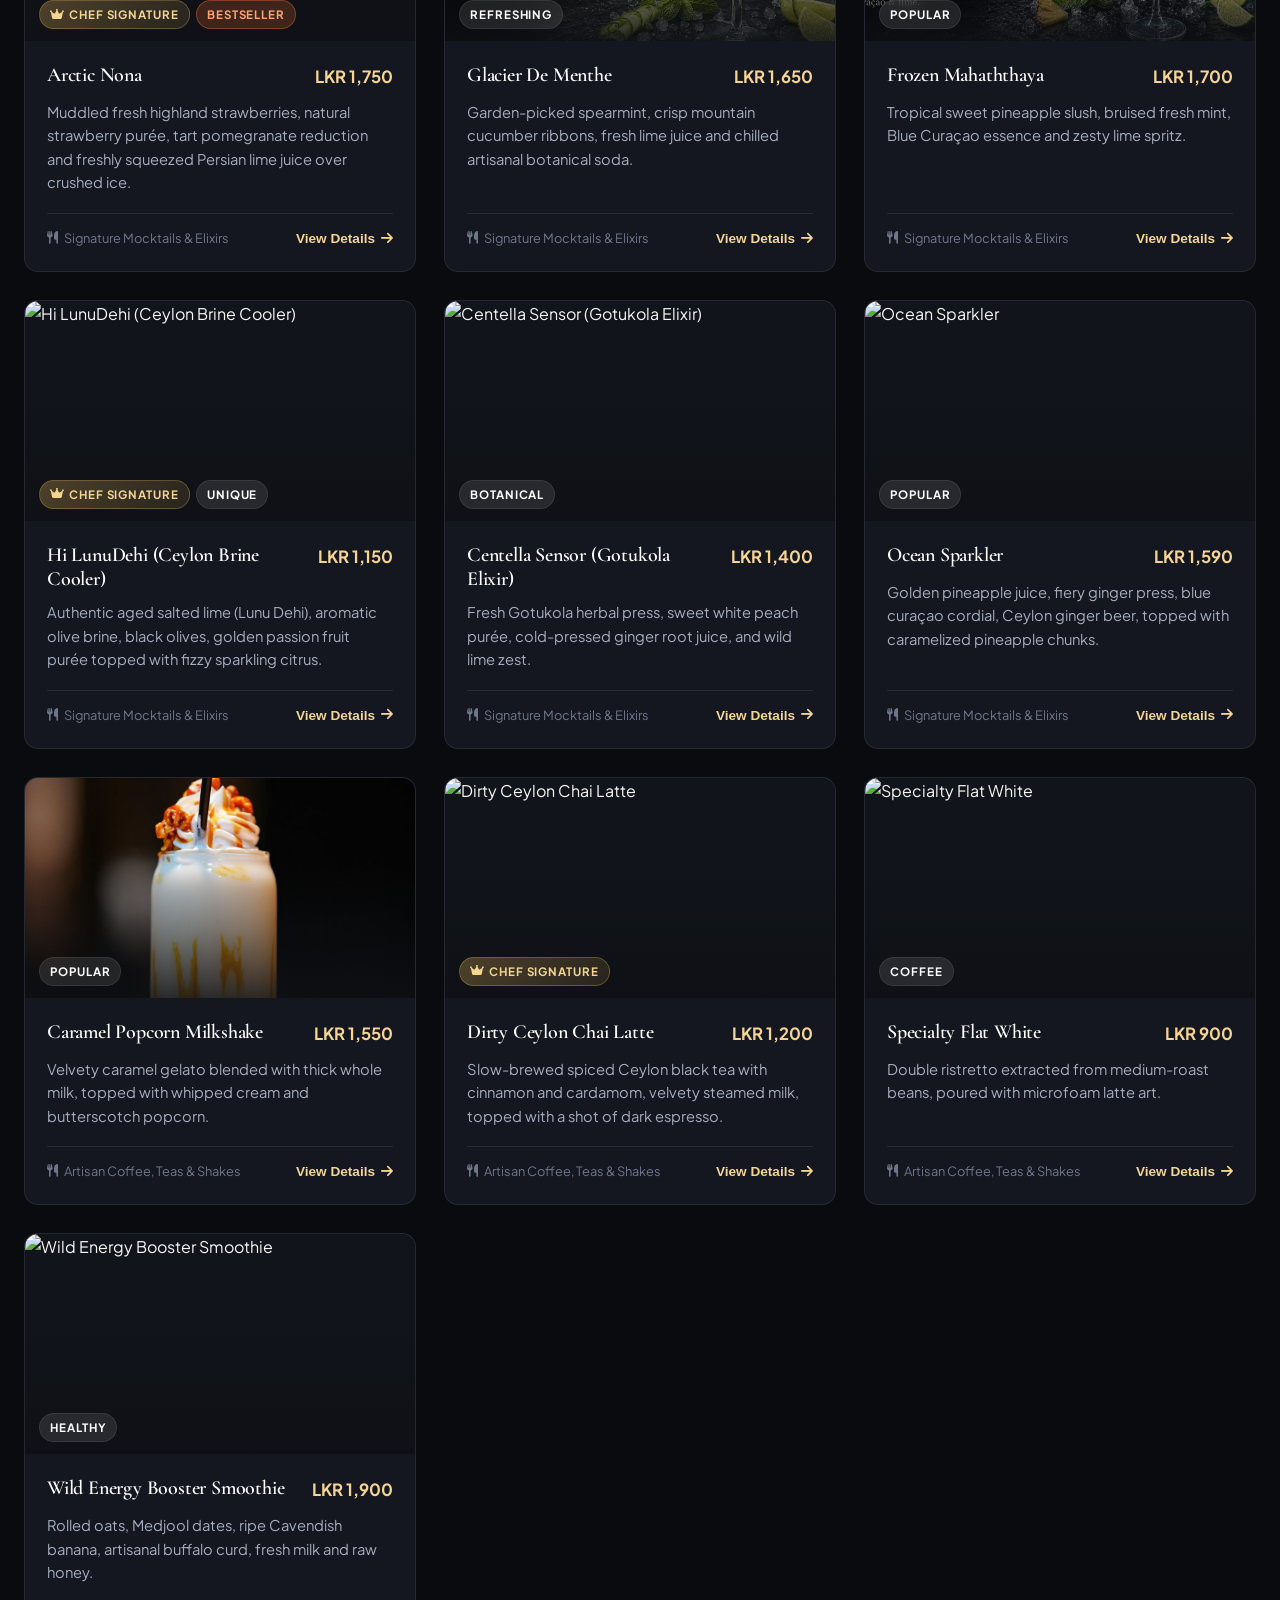
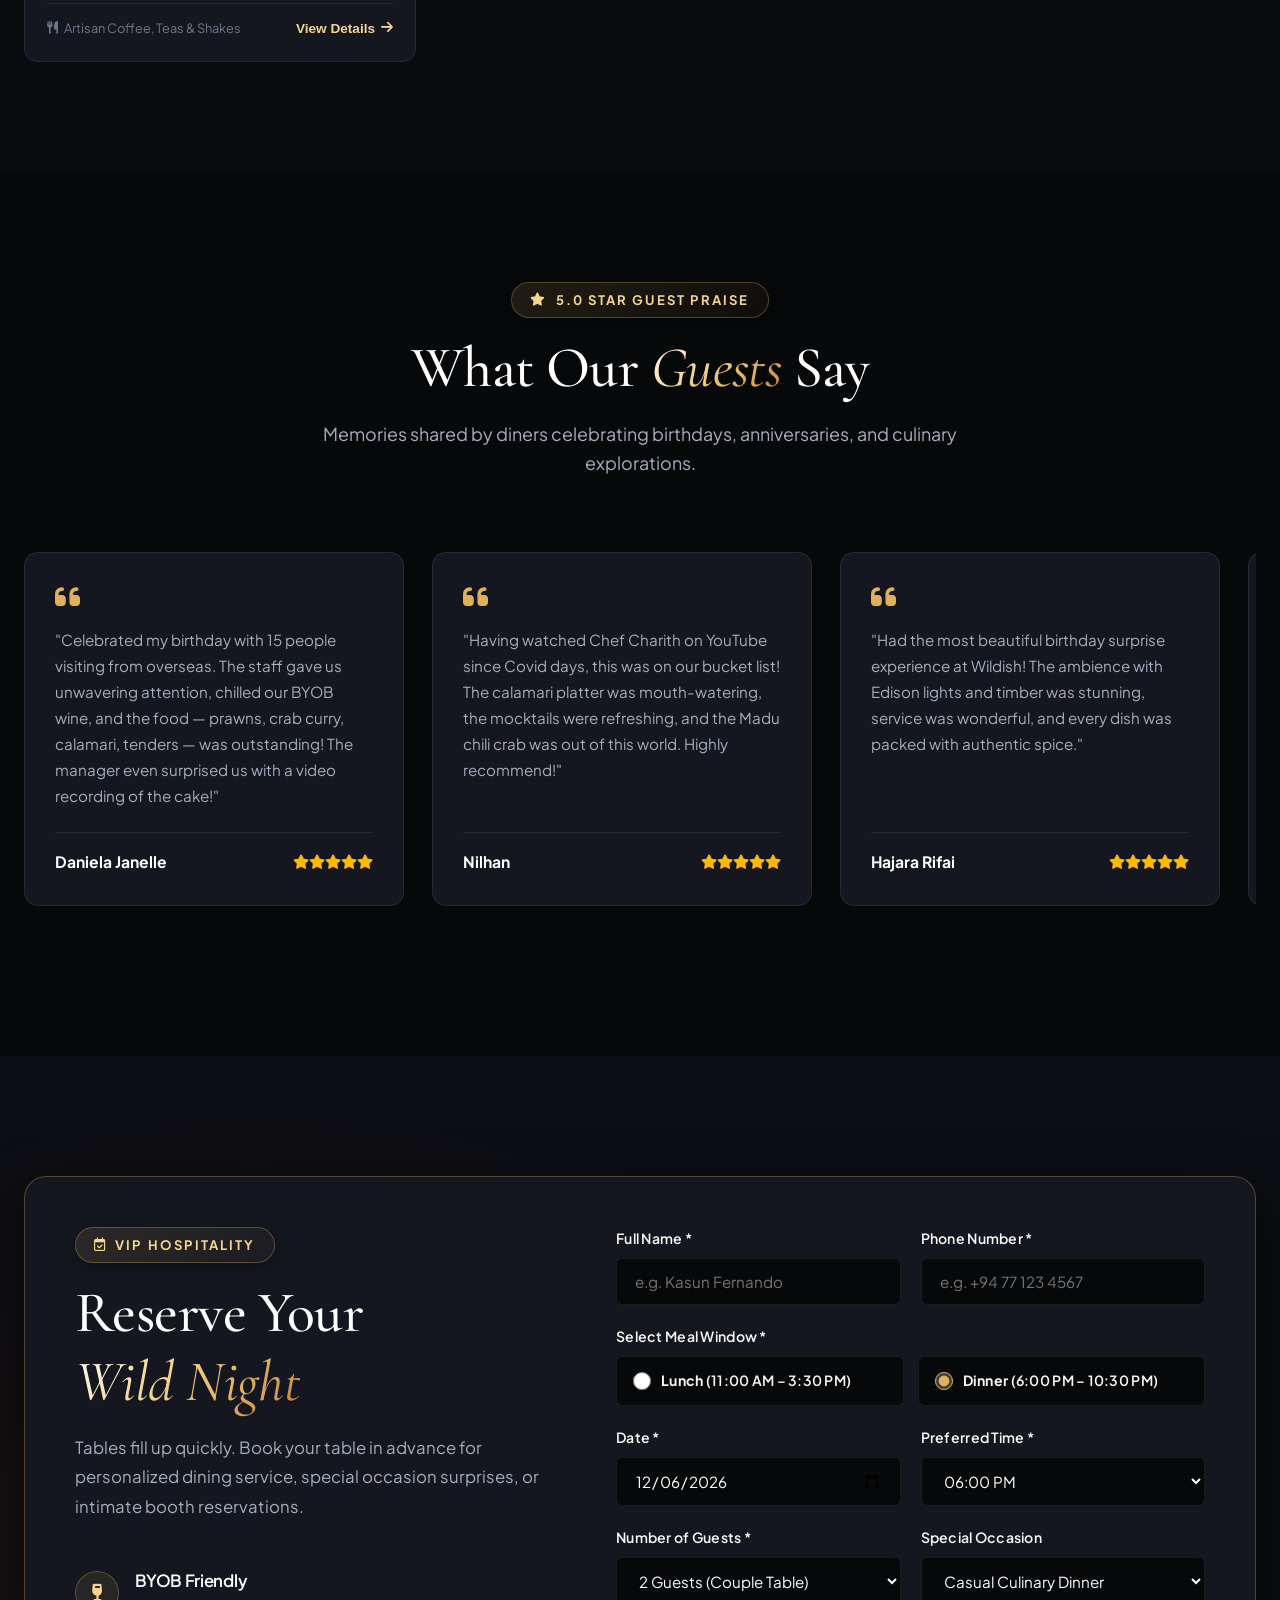
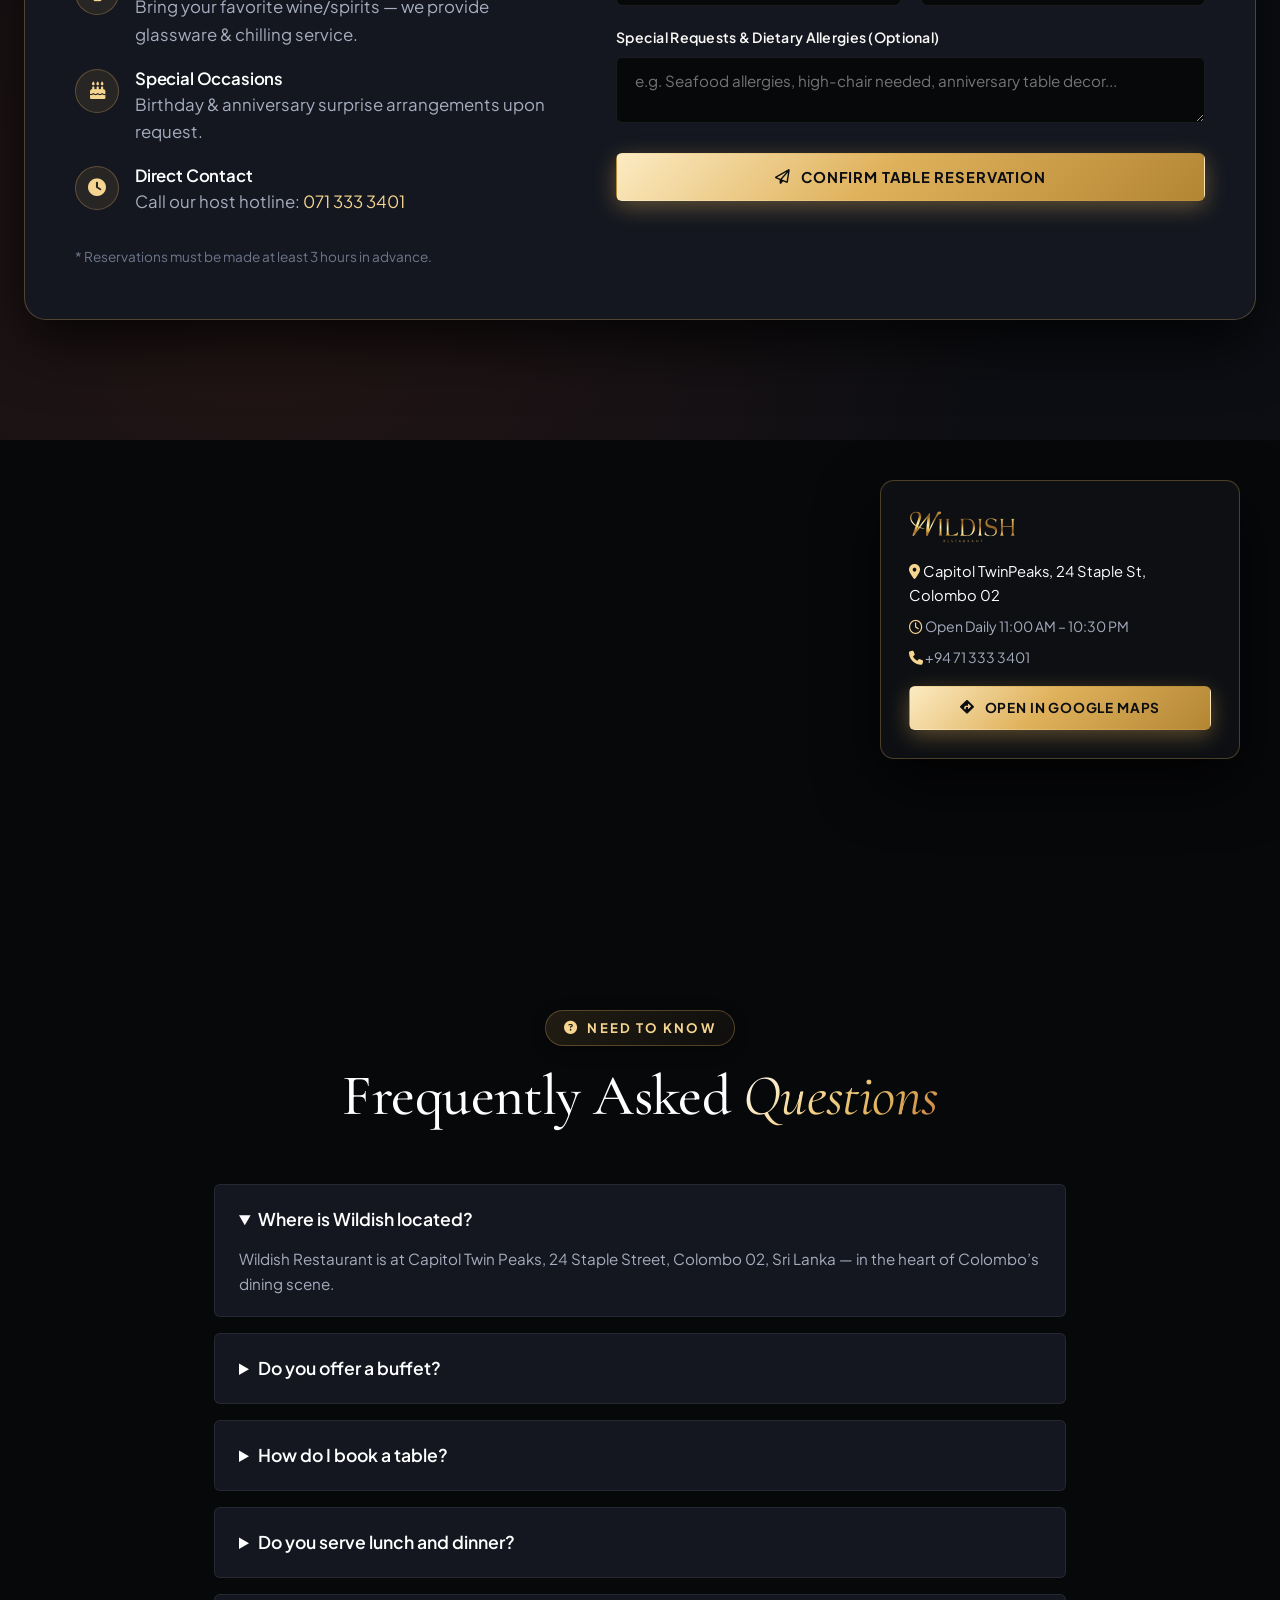
==== commit f580ffc6: "Revert "feat: Add luxury Enter Experience Sound Gate for 100% reliable instant audio playback and se" ====
--- a/index.html
+++ b/index.html
@@ -172,31 +172,6 @@
   </script>
 <body>
 
-  <!-- ===== LUXURY EXPERIENCE SPLASH SOUND GATE ===== -->
-  <div id="experience-splash-gate" class="experience-splash-gate" aria-label="Enter Wildish Experience">
-    <div class="splash-box">
-      <div class="splash-badge">
-        <i class="fa-solid fa-fire-flame-curved text-gold"></i>
-        <span>By Wild Cookbook · Chef Charith N. Silva</span>
-      </div>
-
-      <img src="assets/images/wildish-logo.svg" alt="Wildish by Wild Cookbook" class="splash-logo" />
-      
-      <h2 class="splash-title">Untamed Culinary Atmosphere</h2>
-      <p class="splash-desc">Immerse yourself in garden-bright flavours, lagoon seafood, and our signature TwinPeaks Jazz Lounge soundscape.</p>
-
-      <div class="splash-actions">
-        <button id="btn-splash-enter-sound" class="btn-enter-experience" onclick="window.enterWildishExperience(true)">
-          <i class="fa-solid fa-volume-high"></i>
-          <span>Enter with Ambient Soundscape</span>
-        </button>
-        <button id="btn-splash-enter-mute" class="btn-enter-mute" onclick="window.enterWildishExperience(false)">
-          Explore without audio
-        </button>
-      </div>
-    </div>
-  </div>
-
   <!-- ===== TOP ANNOUNCEMENT BAR ===== -->
   <div class="top-bar">
     <div class="container top-bar-inner">
--- a/css/components.css
+++ b/css/components.css
@@ -1810,138 +1810,3 @@
     width: 100%;
   }
 }
-
-/* ==========================================================================
-   Luxury Experience Splash Sound Gate
-   ========================================================================== */
-.experience-splash-gate {
-  position: fixed;
-  inset: 0;
-  z-index: 999999;
-  background: radial-gradient(circle at center, rgba(20, 28, 24, 0.98) 0%, rgba(9, 10, 12, 0.99) 75%);
-  backdrop-filter: blur(25px);
-  -webkit-backdrop-filter: blur(25px);
-  display: flex;
-  align-items: center;
-  justify-content: center;
-  padding: 24px;
-  opacity: 1;
-  visibility: visible;
-  transition: opacity 0.85s cubic-bezier(0.16, 1, 0.3, 1), transform 0.85s cubic-bezier(0.16, 1, 0.3, 1), visibility 0.85s;
-}
-
-.experience-splash-gate.is-entered {
-  opacity: 0;
-  visibility: hidden;
-  transform: scale(1.05);
-  pointer-events: none;
-}
-
-.splash-box {
-  max-width: 520px;
-  width: 100%;
-  text-align: center;
-  background: rgba(18, 20, 24, 0.85);
-  border: 1px solid rgba(223, 177, 91, 0.28);
-  border-radius: 24px;
-  padding: 44px 36px;
-  box-shadow: 0 24px 64px rgba(0, 0, 0, 0.8), 0 0 40px rgba(223, 177, 91, 0.12);
-  position: relative;
-  overflow: hidden;
-  animation: floatSubtle 6s ease-in-out infinite;
-}
-
-.splash-box::before {
-  content: '';
-  position: absolute;
-  top: -50%;
-  left: -50%;
-  width: 200%;
-  height: 200%;
-  background: radial-gradient(circle at 50% 30%, rgba(223, 177, 91, 0.1) 0%, transparent 60%);
-  pointer-events: none;
-}
-
-.splash-badge {
-  display: inline-flex;
-  align-items: center;
-  gap: 8px;
-  background: rgba(223, 177, 91, 0.12);
-  border: 1px solid rgba(223, 177, 91, 0.3);
-  padding: 6px 14px;
-  border-radius: 100px;
-  font-size: 0.8rem;
-  color: var(--gold-light);
-  text-transform: uppercase;
-  letter-spacing: 0.1em;
-  margin-bottom: 24px;
-}
-
-.splash-logo {
-  max-width: 220px;
-  width: 100%;
-  height: auto;
-  margin: 0 auto 16px;
-  display: block;
-}
-
-.splash-title {
-  font-family: var(--font-serif);
-  font-size: 1.8rem;
-  font-weight: 400;
-  color: #fff;
-  margin-bottom: 12px;
-}
-
-.splash-desc {
-  font-size: 0.95rem;
-  color: var(--text-muted);
-  line-height: 1.6;
-  margin-bottom: 32px;
-}
-
-.splash-actions {
-  display: flex;
-  flex-direction: column;
-  gap: 14px;
-  align-items: center;
-}
-
-.btn-enter-experience {
-  width: 100%;
-  padding: 16px 28px;
-  font-size: 1.05rem;
-  font-weight: 600;
-  background: linear-gradient(135deg, #dfb15b 0%, #b88628 100%);
-  color: #0b0c0e;
-  border: none;
-  border-radius: 100px;
-  cursor: pointer;
-  display: flex;
-  align-items: center;
-  justify-content: center;
-  gap: 12px;
-  box-shadow: 0 8px 24px rgba(223, 177, 91, 0.35);
-  transition: transform 0.25s ease, box-shadow 0.25s ease;
-}
-
-.btn-enter-experience:hover {
-  transform: translateY(-2px);
-  box-shadow: 0 12px 32px rgba(223, 177, 91, 0.5);
-}
-
-.btn-enter-mute {
-  background: none;
-  border: none;
-  color: var(--text-muted);
-  font-size: 0.85rem;
-  cursor: pointer;
-  padding: 6px 12px;
-  transition: color 0.2s ease;
-  text-decoration: underline;
-  text-underline-offset: 4px;
-}
-
-.btn-enter-mute:hover {
-  color: #fff;
-}
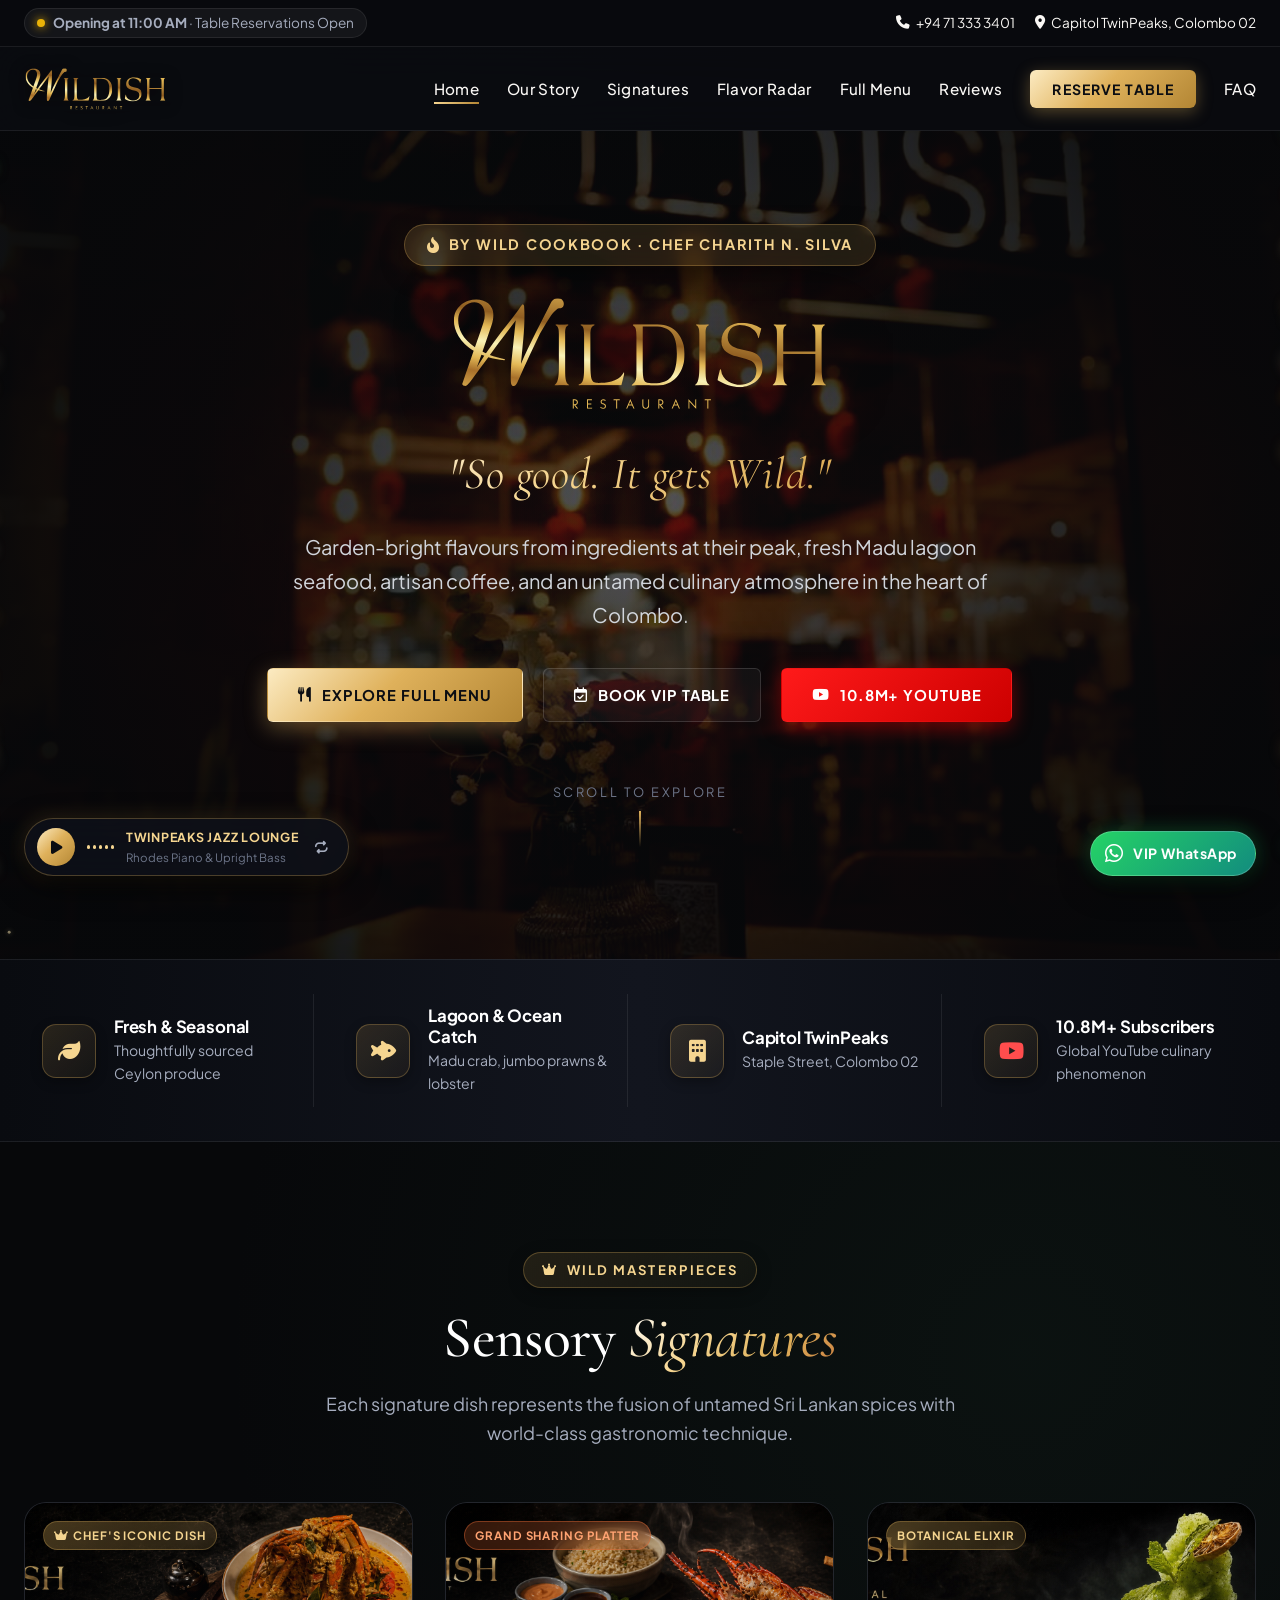
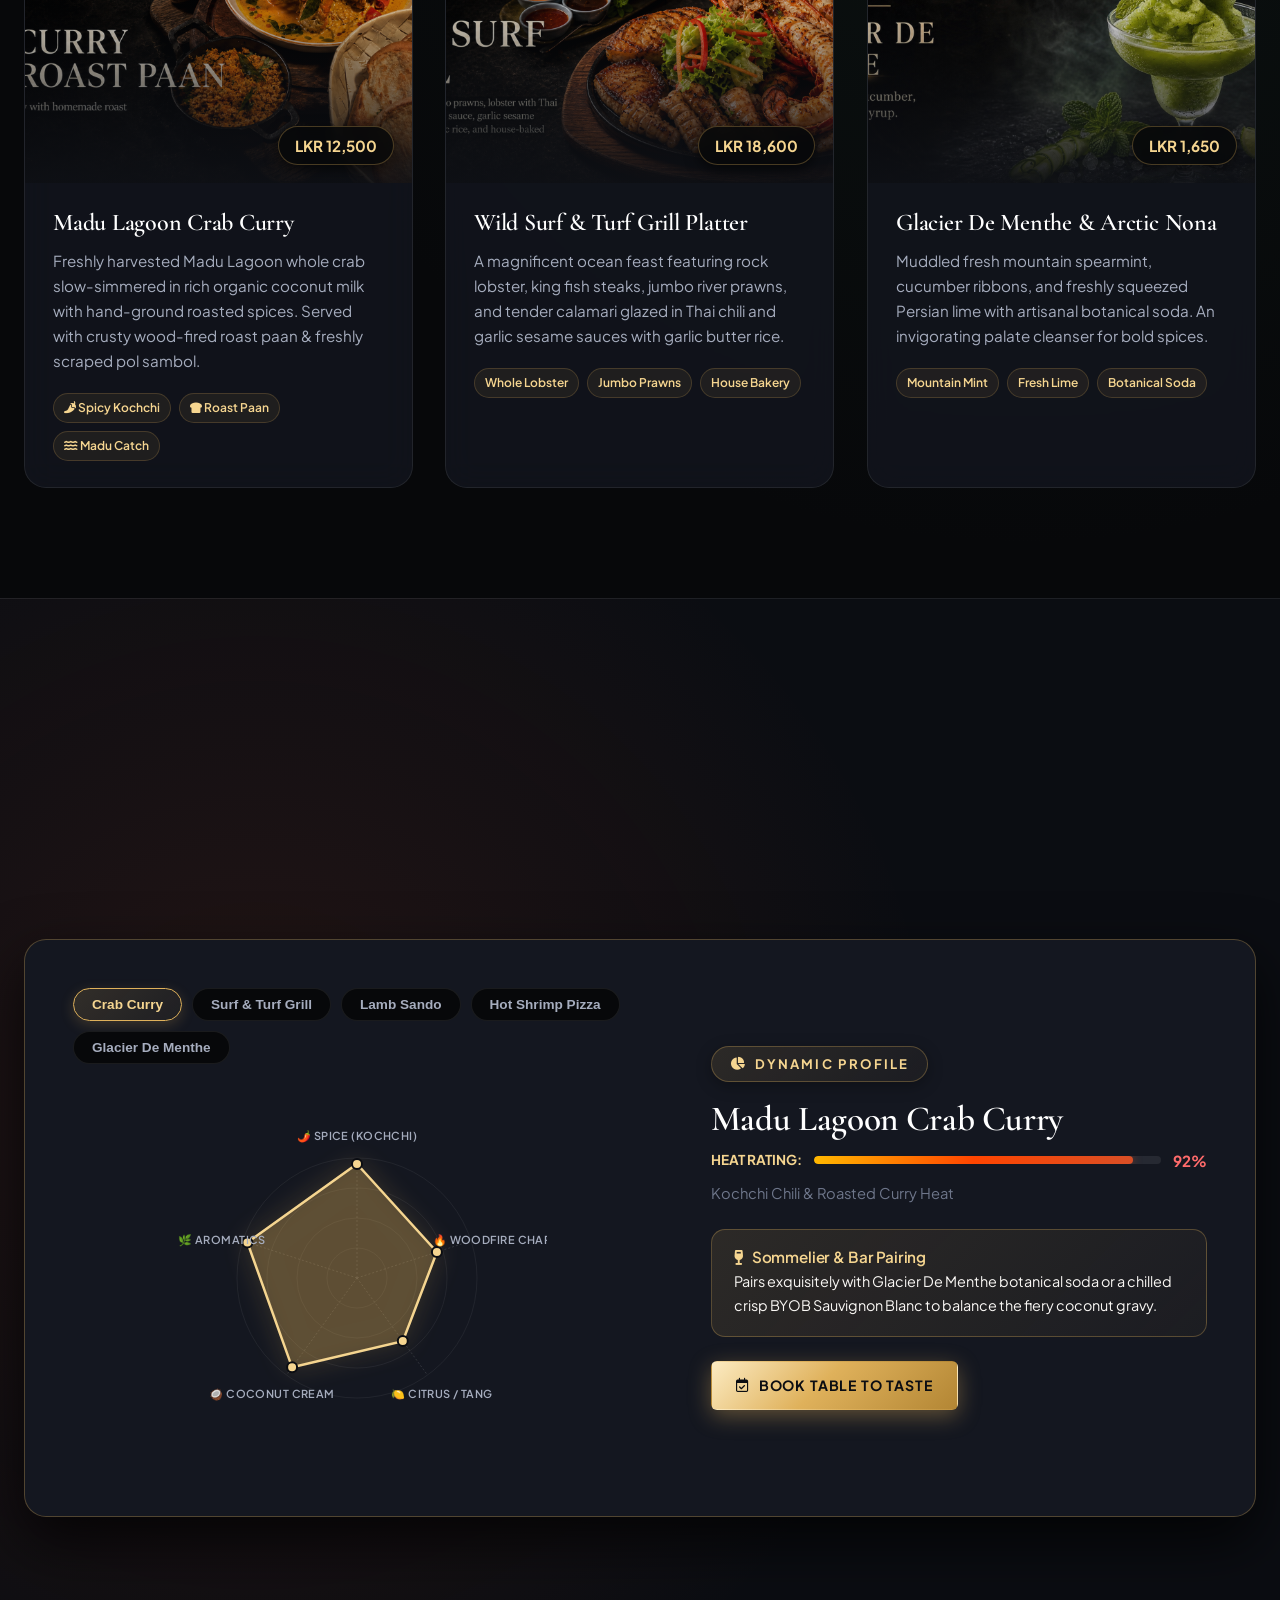
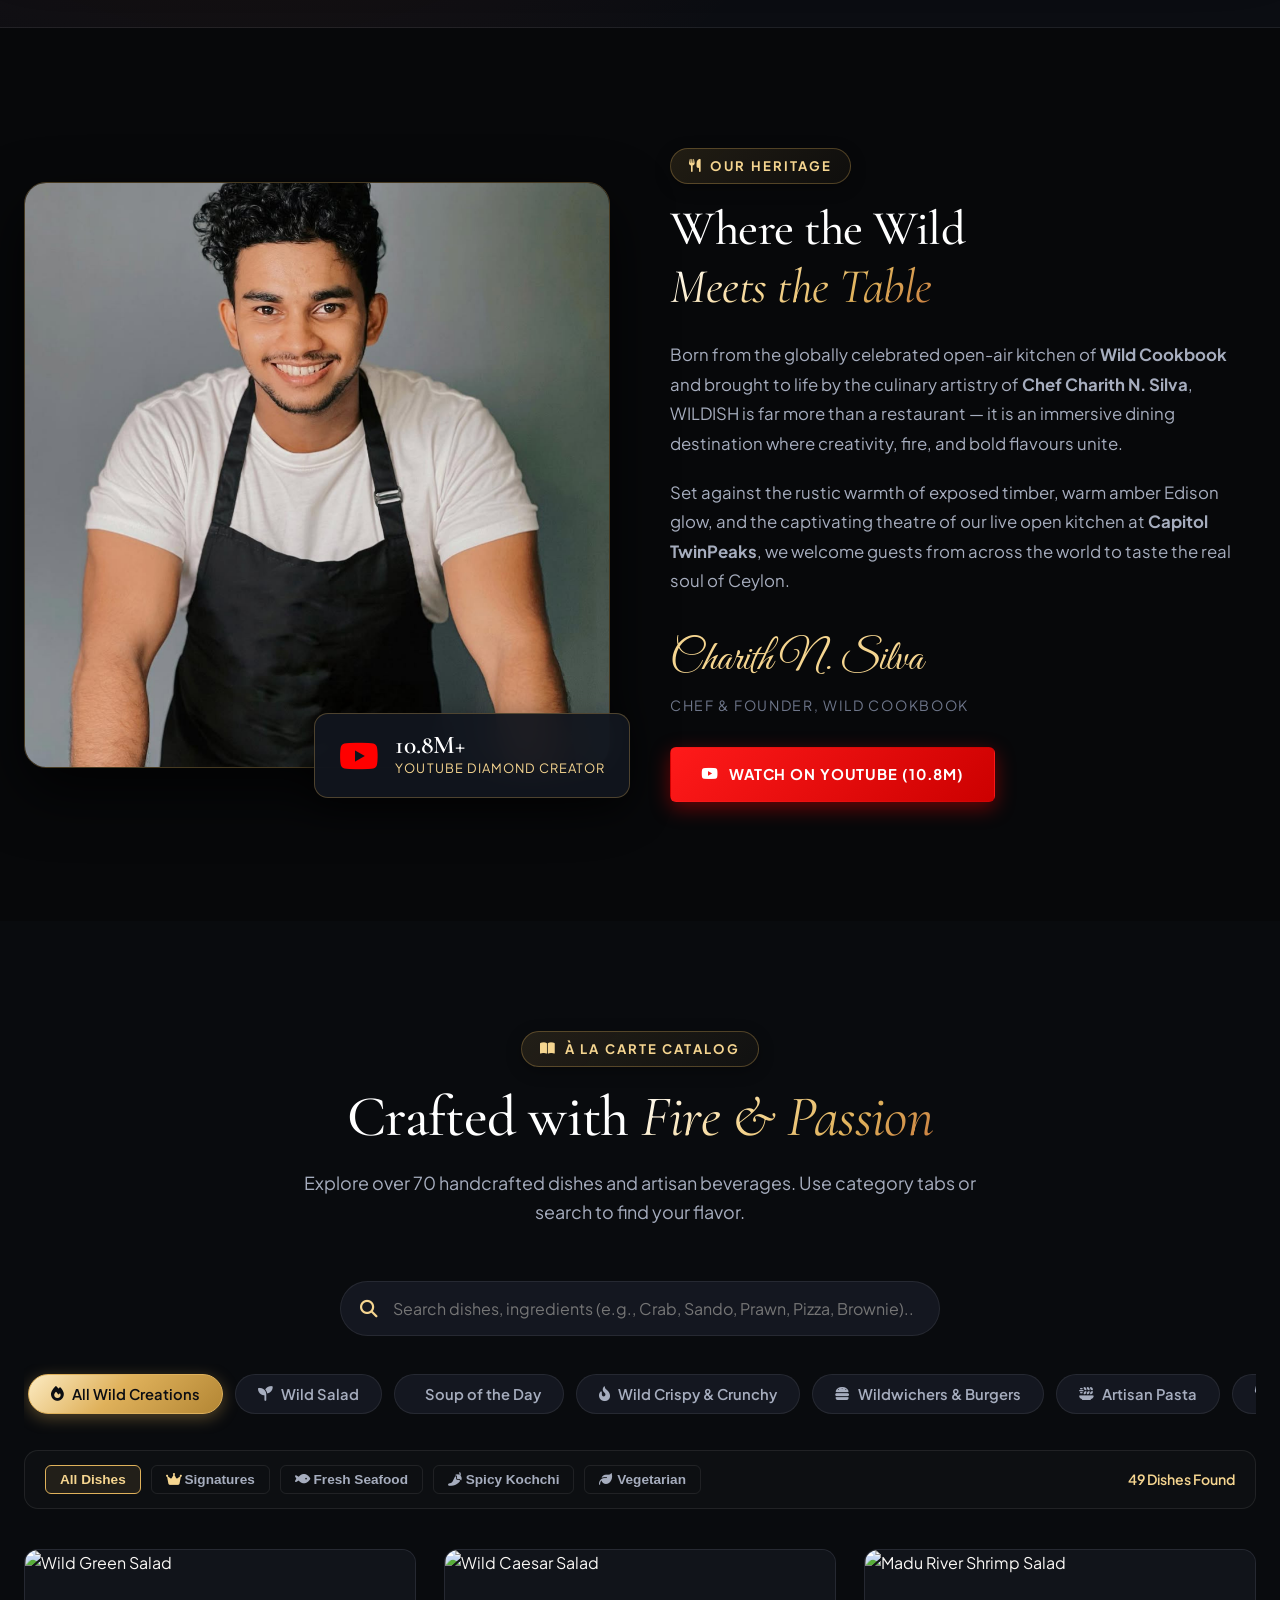
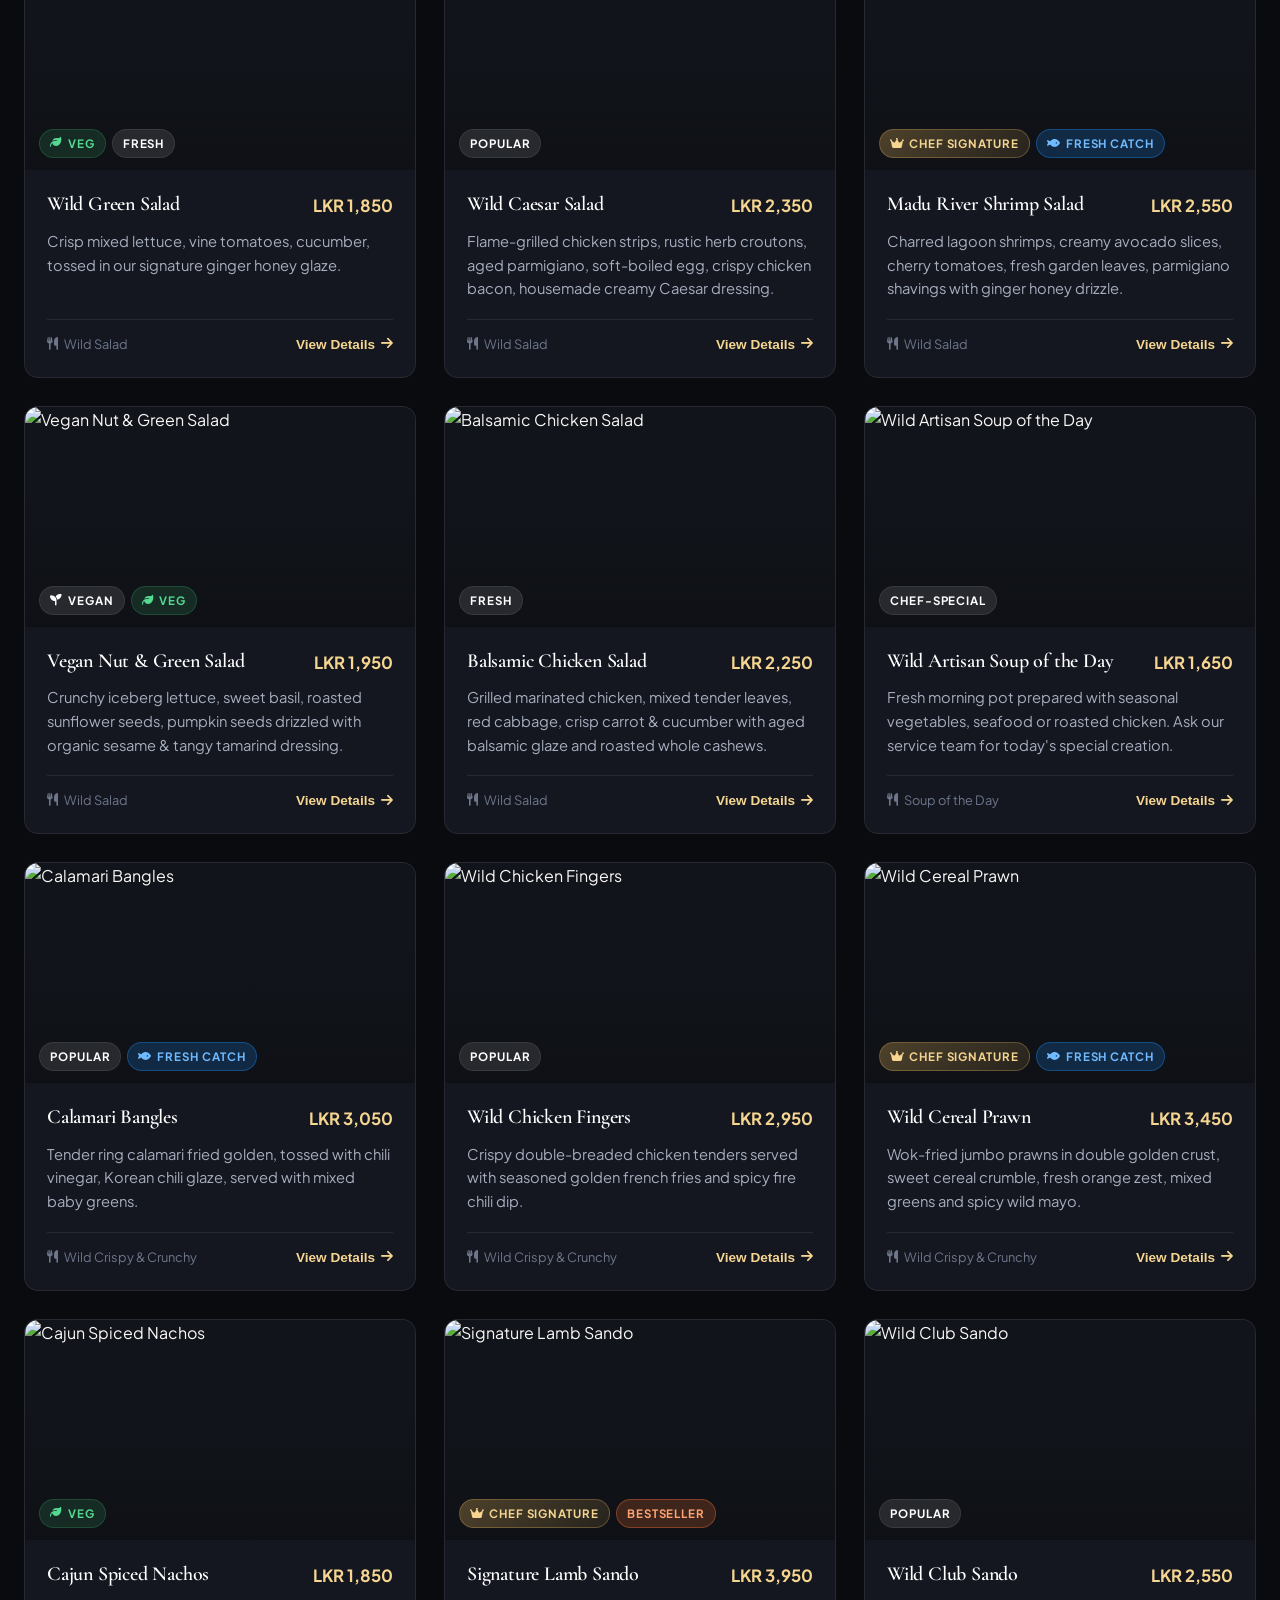
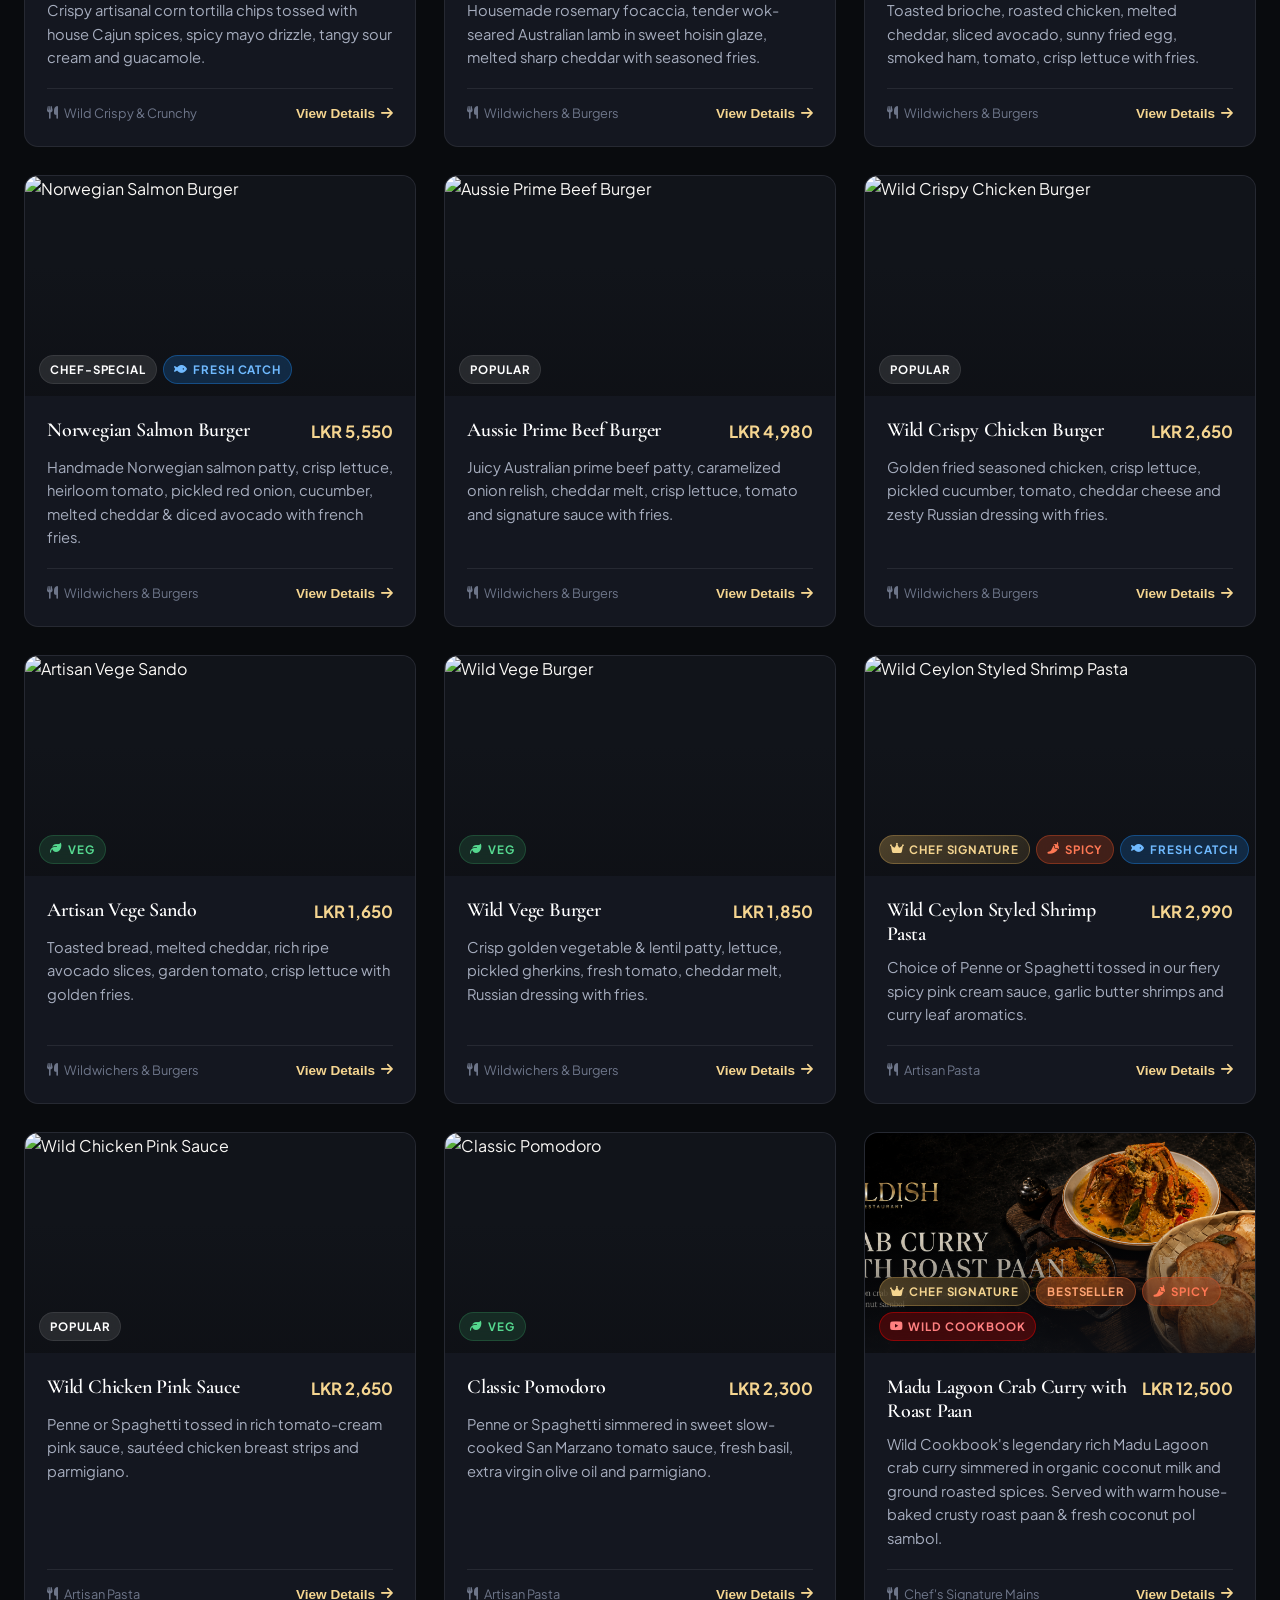
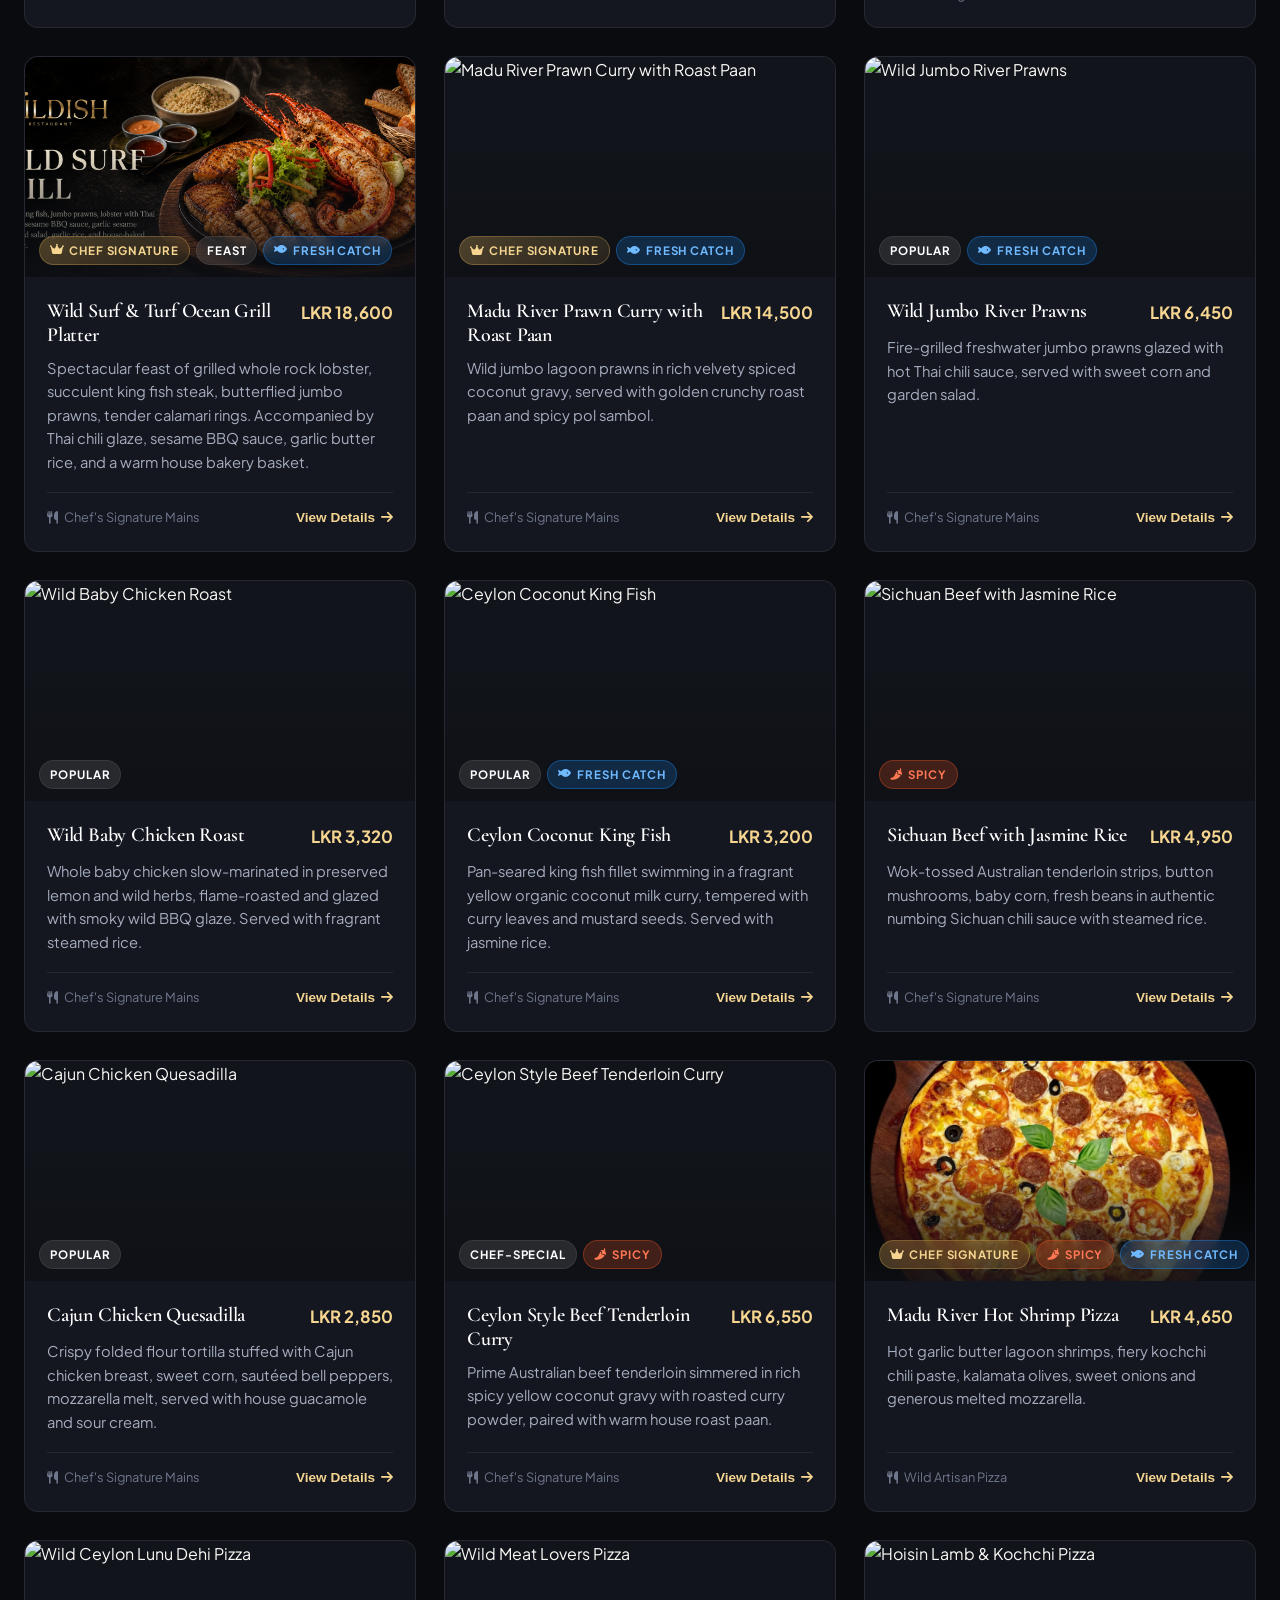
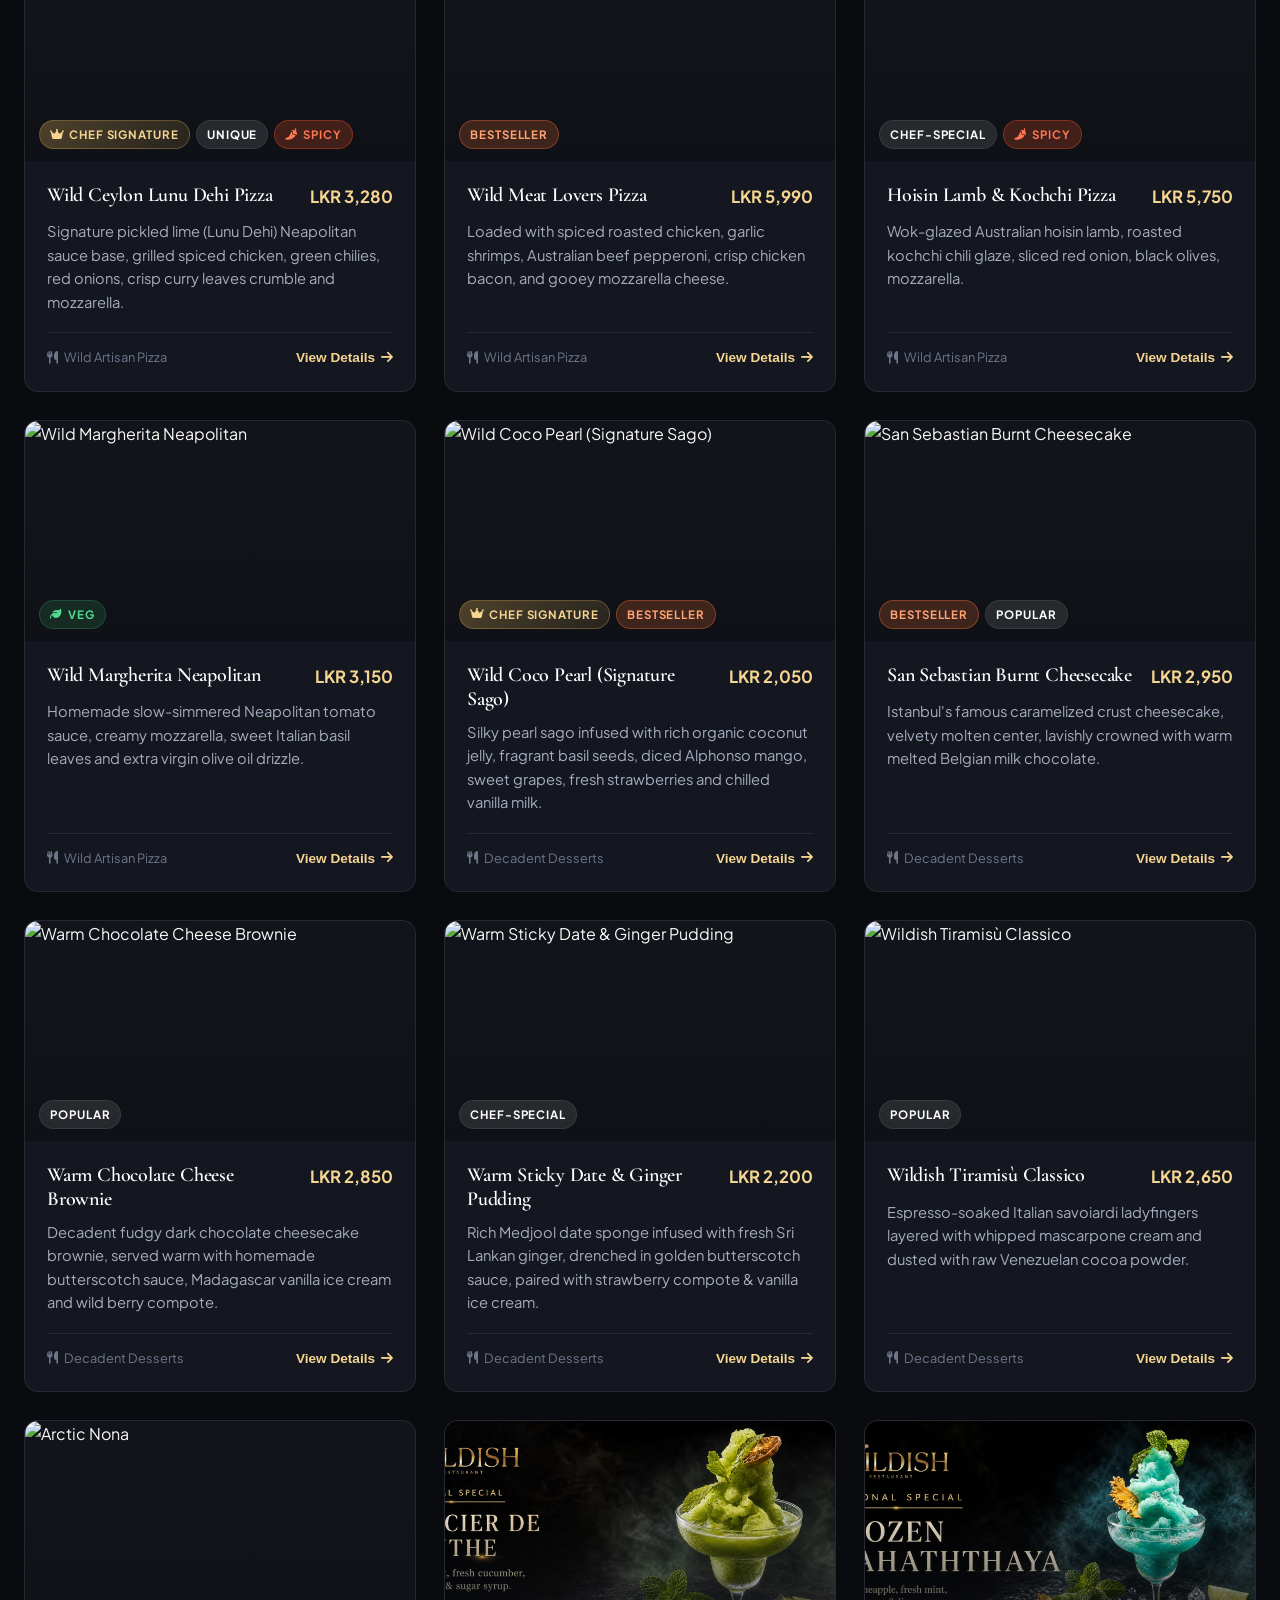
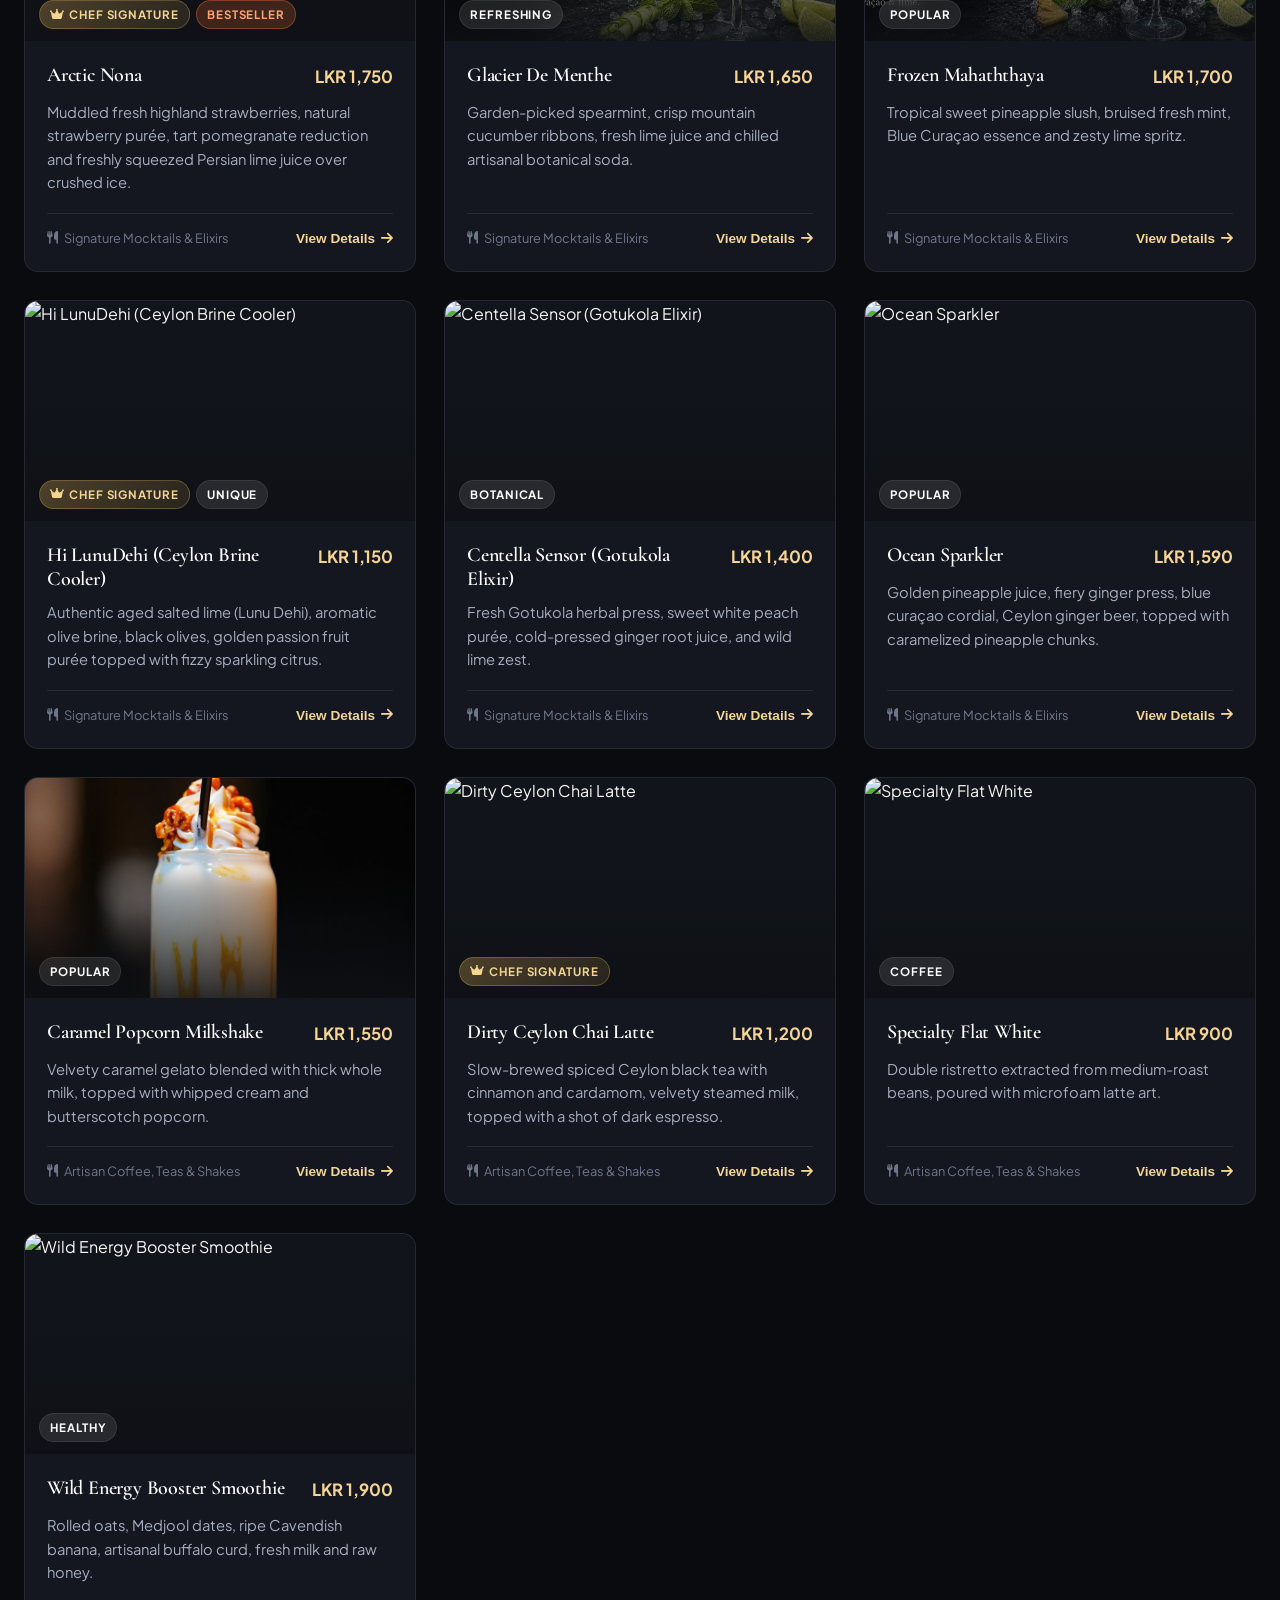
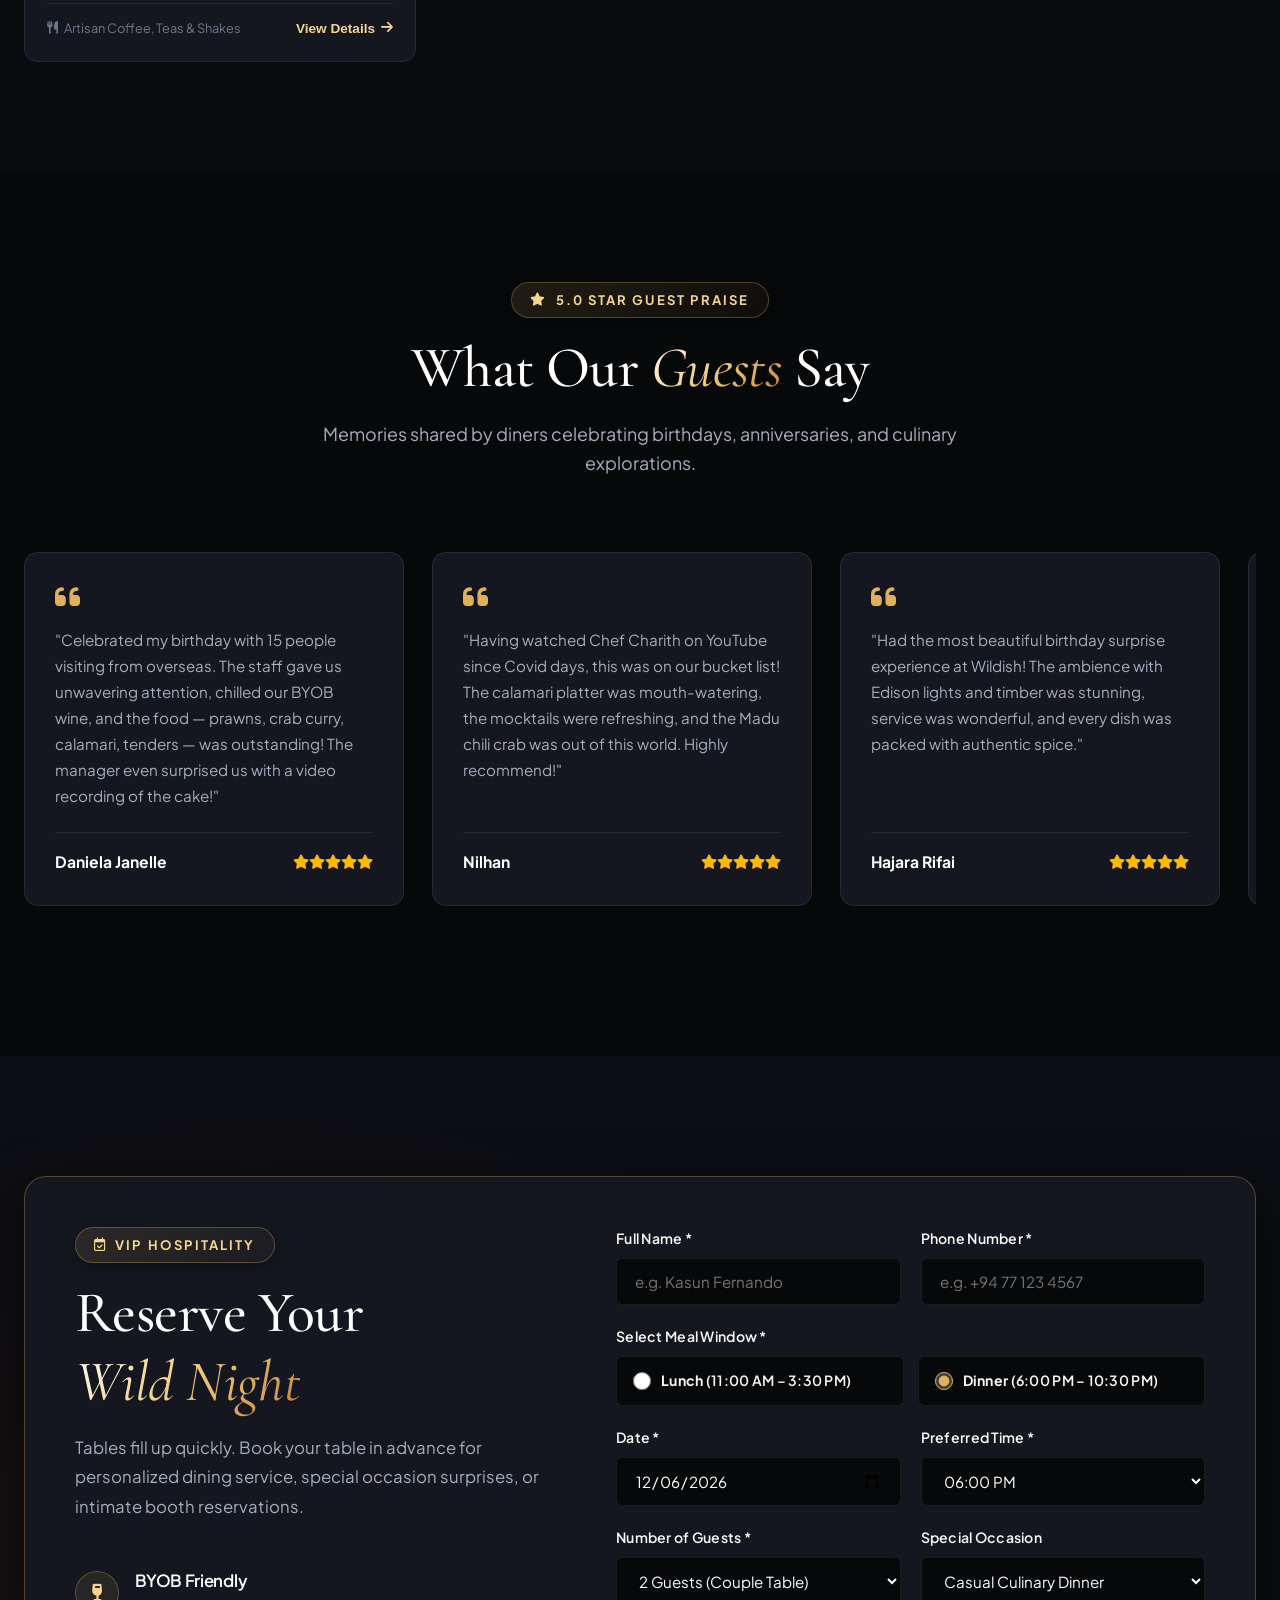
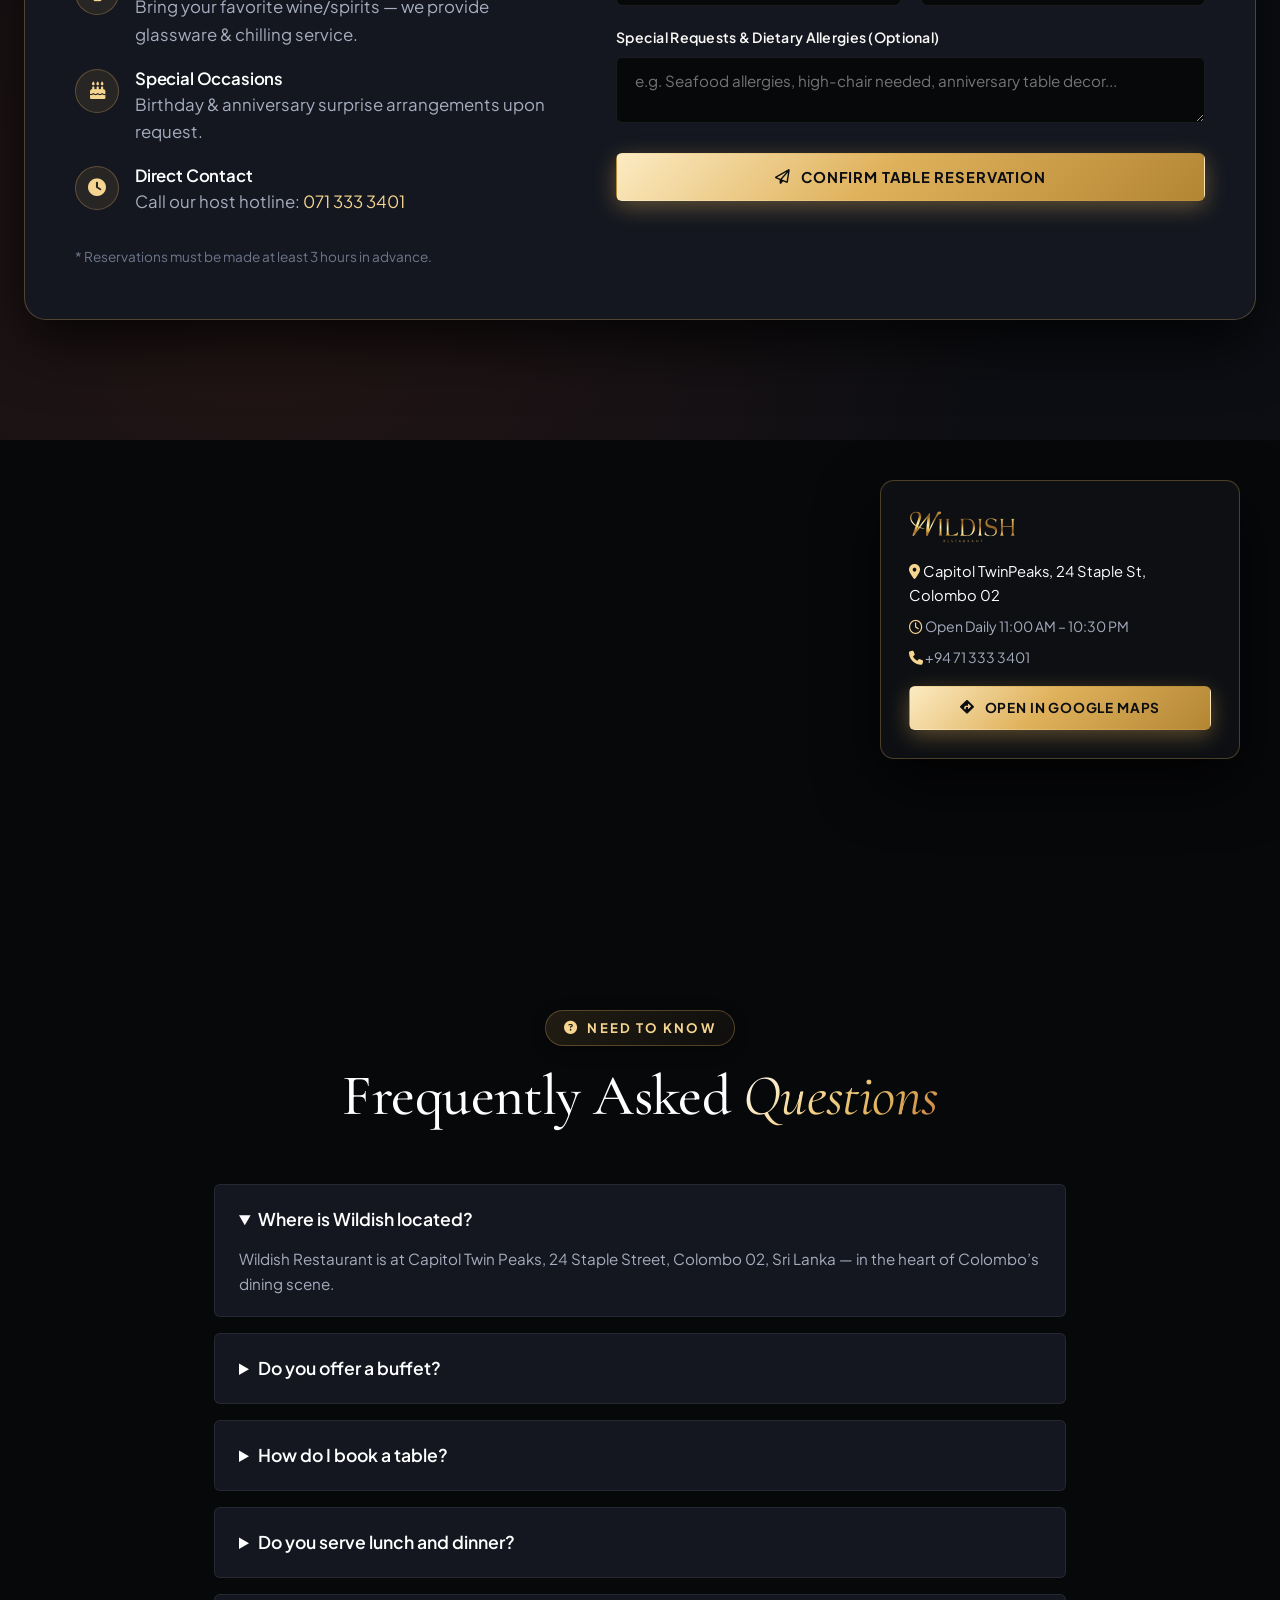
==== commit 40779e32: "fix: Embed preloaded multi-source DOM audio element with load() decoding and persistent interaction " ====
--- a/index.html
+++ b/index.html
@@ -847,6 +847,10 @@
 
   <!-- ===== AMBIENT DINING SOUNDSCAPE & ASMR FLOATING DOCK ===== -->
   <div id="soundscape-dock" class="soundscape-floating-dock" aria-label="Dining Soundscape Controller">
+    <audio id="wildish-audio-element" preload="auto" loop playsinline>
+      <source src="assets/audio/twinpeaks-lounge.m4a" type="audio/mp4" />
+      <source src="assets/audio/twinpeaks-lounge.wav" type="audio/wav" />
+    </audio>
     <button id="soundscape-play-btn" class="soundscape-play-btn" aria-label="Toggle Soundscape Audio" onclick="if(window.wildishSoundscape) window.wildishSoundscape.togglePlayback()">
       <i class="fa-solid fa-play"></i>
     </button>
